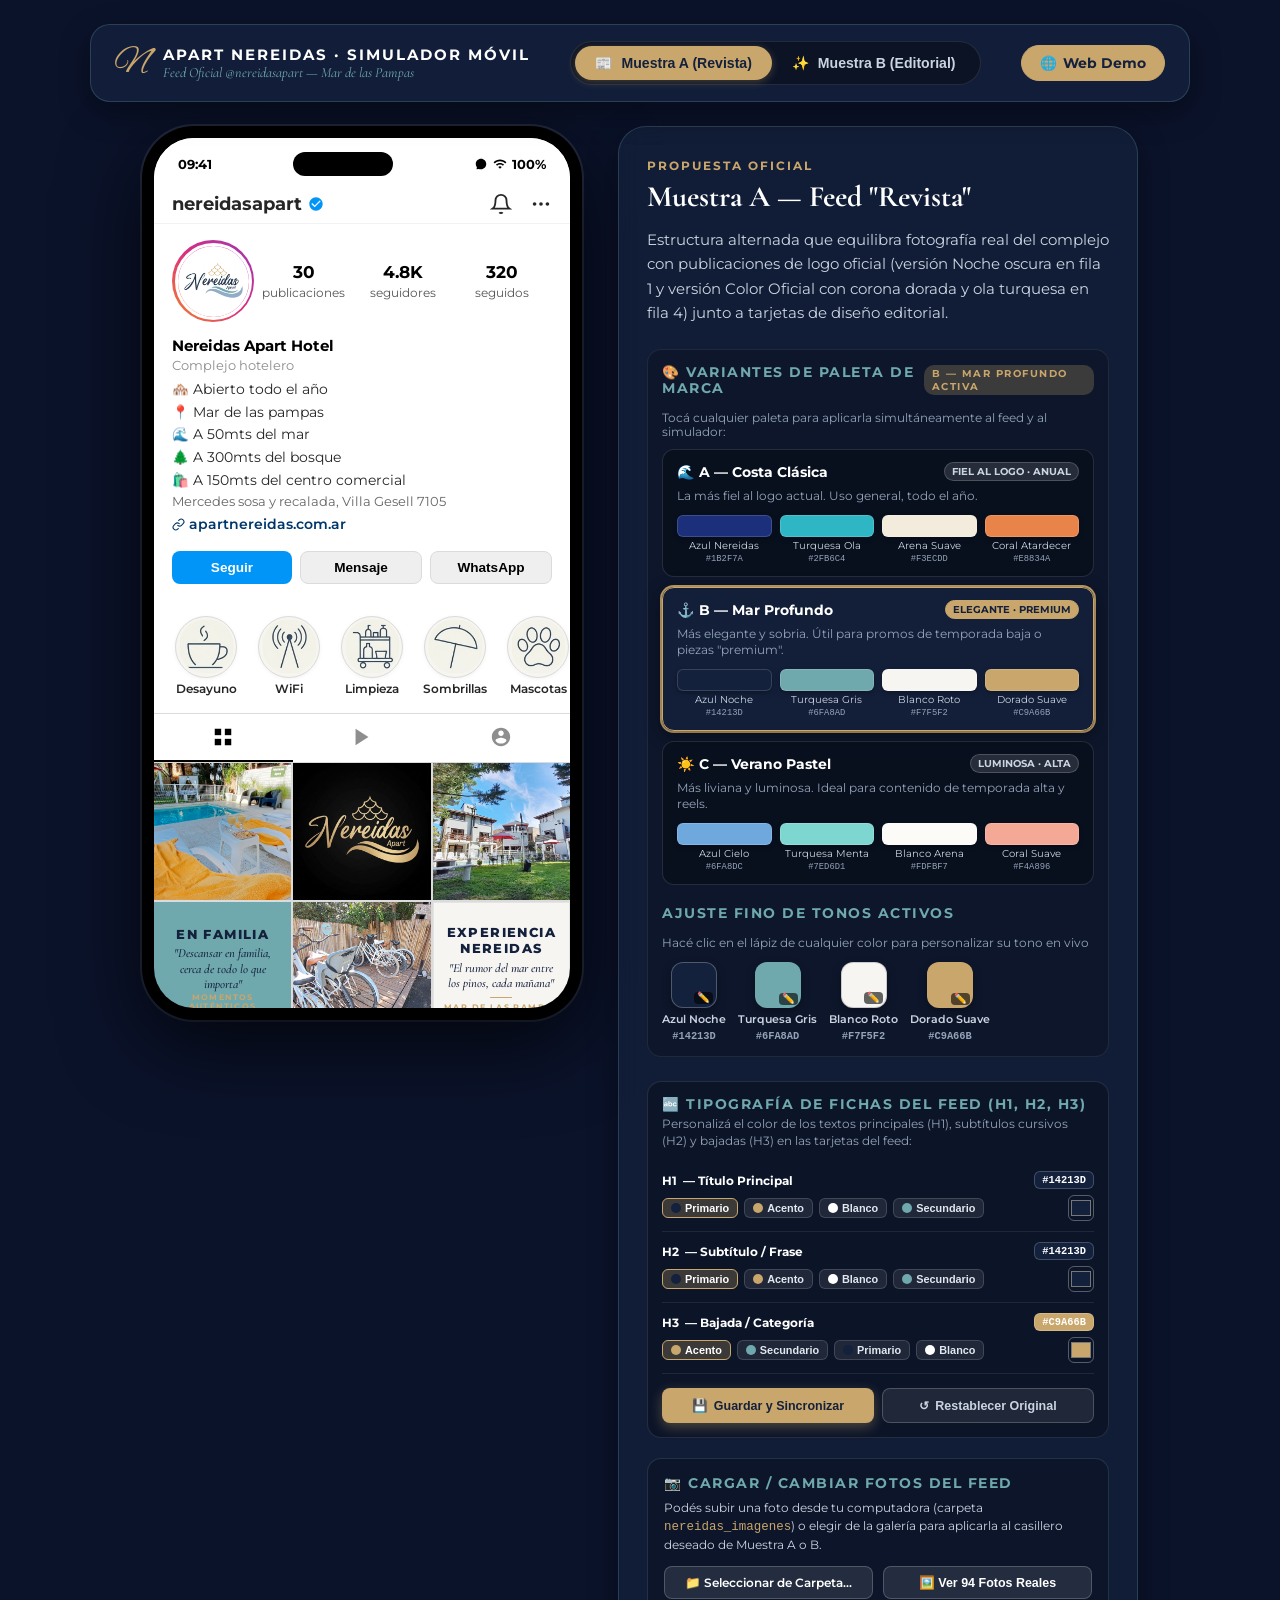
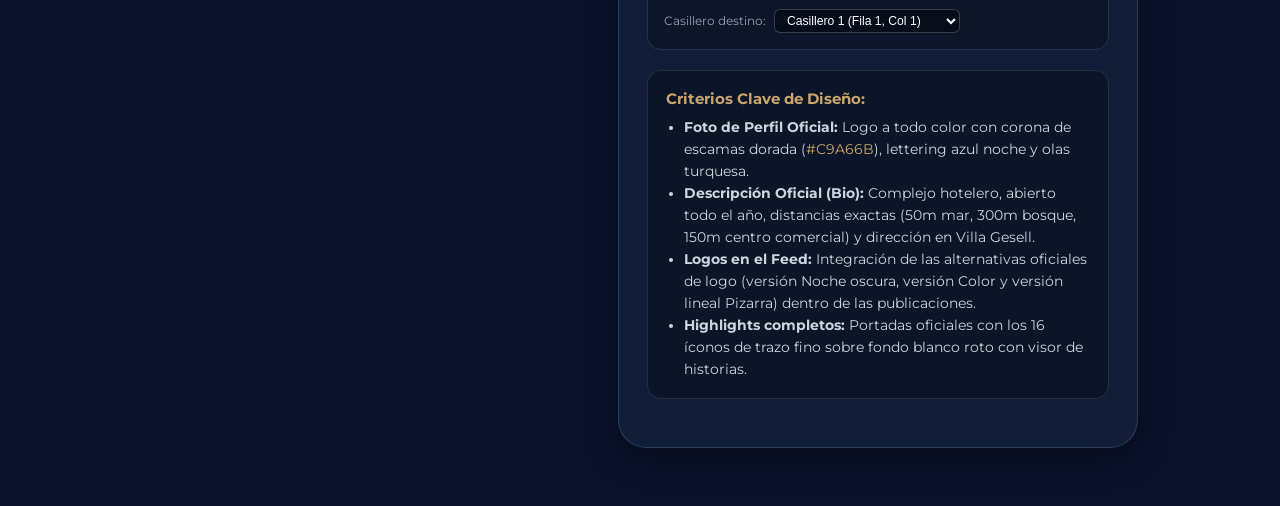
==== instagram/index.html @ 9fbf30cd "feat(simulator): planificacion 30 dias con fotos reales, correccion portadas destacados y sincroniza" ====
<!DOCTYPE html>
<html lang="es">
<head>
  <meta charset="UTF-8">
  <meta name="viewport" content="width=device-width, initial-scale=1.0">
  <title>Simulación Instagram Feed — Apart Nereidas | Muestra A & B</title>
  
  <meta name="description" content="Simulación interactiva para el perfil y feed de Instagram de Apart Nereidas en Mar de las Pampas. Muestras A y B con identidad de marca y fotos reales.">
  <link rel="icon" type="image/png" href="../logo.png">

  <!-- Tipografías Oficiales de la Identidad de Marca -->
  <link rel="preconnect" href="https://fonts.googleapis.com">
  <link rel="preconnect" href="https://fonts.gstatic.com" crossorigin>
  <link href="https://fonts.googleapis.com/css2?family=Alex+Brush&family=Cormorant+Garamond:ital,wght@0,500;0,600;1,400;1,500;1,600&family=Montserrat:wght@400;500;600;700;800&display=swap" rel="stylesheet">

  <style>
    :root {
      /* Paleta Opción B — Mar Profundo */
      --azul-noche: #14213D;
      --turquesa-grisaceo: #6FA8AD;
      --blanco-roto: #F7F5F2;
      --dorado-suave: #C9A66B;
      
      /* Colores de UI Instagram */
      --ig-bg: #FFFFFF;
      --ig-border: #DBDBDB;
      --ig-text: #262626;
      --ig-text-secondary: #8E8E8E;
      --ig-link: #00376B;
      --ig-btn-bg: #EFEFEF;
      --ig-btn-active: #0095F6;
      --ig-gradient: linear-gradient(45deg, #F58529, #D92E7F, #9B36B7);

      /* Tipografías */
      --font-script: 'Alex Brush', cursive;
      --font-serif: 'Cormorant Garamond', Georgia, serif;
      --font-sans: 'Montserrat', -apple-system, BlinkMacSystemFont, 'Segoe UI', Roboto, Helvetica, Arial, sans-serif;
    }

    * { box-sizing: border-box; margin: 0; padding: 0; }

    body {
      font-family: var(--font-sans);
      background: #0B132B;
      color: #E2E8F0;
      min-height: 100vh;
      display: flex;
      flex-direction: column;
      align-items: center;
      padding: 24px 16px 60px;
    }

    
    /* Ancho Máximo para que el Simulador y el Panel se ubiquen lado a lado */
    .main-workspace {
      max-width: 1240px !important;
      justify-content: center !important;
      align-items: flex-start !important;
      gap: 36px !important;
    }
    .side-info-panel {
      flex: 1 1 440px !important;
      max-width: 520px !important;
    }

    .photo-manager-box {
      background: rgba(0, 0, 0, 0.22);
      border: 1px solid rgba(111, 168, 173, 0.2);
      border-radius: 14px;
      padding: 16px;
      margin-bottom: 20px;
    }
    .btn-action-photo {
      display: inline-flex;
      align-items: center;
      justify-content: center;
      gap: 6px;
      padding: 8px 12px;
      border-radius: 8px;
      background: rgba(255, 255, 255, 0.1);
      border: 1px solid rgba(255, 255, 255, 0.2);
      color: #FFFFFF;
      font-size: 0.78rem;
      font-weight: 600;
      cursor: pointer;
      text-decoration: none;
      transition: all 0.2s ease;
      text-align: center;
    }
    .btn-action-photo:hover {
      background: var(--dorado-suave);
      color: var(--azul-noche);
      border-color: var(--dorado-suave);
      transform: translateY(-1px);
    }

    /* Modal Explorador de Galería Nereidas */
    .gallery-picker-modal {
      position: fixed;
      inset: 0;
      background: rgba(0, 0, 0, 0.85);
      backdrop-filter: blur(10px);
      z-index: 3000;
      display: none;
      align-items: center;
      justify-content: center;
      padding: 20px;
    }
    .gallery-picker-modal.active {
      display: flex;
    }
    .gallery-picker-box {
      background: #14213D;
      border: 1px solid rgba(111, 168, 173, 0.3);
      border-radius: 20px;
      width: 100%;
      max-width: 780px;
      max-height: 85vh;
      display: flex;
      flex-direction: column;
      overflow: hidden;
      box-shadow: 0 25px 60px rgba(0,0,0,0.6);
    }
    .gallery-picker-header {
      padding: 16px 20px;
      border-bottom: 1px solid rgba(255, 255, 255, 0.1);
      display: flex;
      align-items: center;
      justify-content: space-between;
    }
    .gallery-picker-header h3 {
      font-size: 1.1rem;
      color: var(--dorado-suave);
      margin: 0;
    }
    .gallery-picker-grid {
      padding: 20px;
      overflow-y: auto;
      display: grid;
      grid-template-columns: repeat(auto-fill, minmax(130px, 1fr));
      gap: 12px;
      max-height: calc(85vh - 120px);
    }
    .gallery-thumb-item {
      aspect-ratio: 1/1;
      border-radius: 8px;
      overflow: hidden;
      border: 2px solid transparent;
      cursor: pointer;
      position: relative;
      background: #000;
      transition: all 0.2s ease;
    }
    .gallery-thumb-item:hover {
      border-color: var(--dorado-suave);
      transform: scale(1.04);
      box-shadow: 0 4px 14px rgba(201, 166, 107, 0.4);
    }
    .gallery-thumb-item img {
      width: 100%;
      height: 100%;
      object-fit: cover;
    }
    .gallery-thumb-name {
      position: absolute;
      bottom: 0;
      left: 0;
      right: 0;
      background: rgba(0,0,0,0.7);
      color: #FFF;
      font-size: 0.62rem;
      padding: 2px 4px;
      white-space: nowrap;
      overflow: hidden;
      text-overflow: ellipsis;
    }

    /* Top Control Bar */
    .top-control-bar {
      width: 100%;
      max-width: 1100px;
      display: flex;
      align-items: center;
      justify-content: space-between;
      flex-wrap: wrap;
      gap: 16px;
      margin-bottom: 24px;
      background: rgba(20, 33, 61, 0.85);
      backdrop-filter: blur(12px);
      border: 1px solid rgba(111, 168, 173, 0.25);
      border-radius: 20px;
      padding: 16px 24px;
      box-shadow: 0 10px 30px rgba(0, 0, 0, 0.4);
    }

    .brand-group {
      display: flex;
      align-items: center;
      gap: 14px;
    }
    .brand-badge-logo {
      font-family: var(--font-script);
      font-size: 2.3rem;
      color: var(--dorado-suave);
      line-height: 1;
    }
    .brand-info {
      display: flex;
      flex-direction: column;
    }
    .brand-title-top {
      font-family: var(--font-sans);
      font-size: 0.95rem;
      font-weight: 700;
      letter-spacing: 2px;
      text-transform: uppercase;
      color: #FFFFFF;
    }
    .brand-sub-top {
      font-family: var(--font-serif);
      font-size: 0.88rem;
      font-style: italic;
      color: var(--turquesa-grisaceo);
    }

    .samples-switcher {
      display: flex;
      background: rgba(0, 0, 0, 0.35);
      padding: 4px;
      border-radius: 50px;
      border: 1px solid rgba(255, 255, 255, 0.1);
    }
    .sample-btn {
      background: transparent;
      border: none;
      color: #CBD5E1;
      padding: 9px 20px;
      border-radius: 50px;
      font-size: 0.88rem;
      font-weight: 600;
      cursor: pointer;
      transition: all 0.25s ease;
      display: flex;
      align-items: center;
      gap: 8px;
    }
    .sample-btn:hover {
      color: #FFFFFF;
    }
    .sample-btn.active {
      background: var(--dorado-suave);
      color: var(--azul-noche);
      font-weight: 700;
      box-shadow: 0 2px 8px rgba(201, 166, 107, 0.3);
    }

    .nav-links-group {
      display: flex;
      gap: 10px;
      align-items: center;
    }
    .nav-btn {
      padding: 9px 18px;
      border-radius: 50px;
      font-size: 0.85rem;
      font-weight: 600;
      text-decoration: none;
      color: #FFFFFF;
      background: rgba(255, 255, 255, 0.1);
      border: 1px solid rgba(255, 255, 255, 0.15);
      transition: all 0.2s ease;
      display: inline-flex;
      align-items: center;
      gap: 6px;
    }
    .nav-btn:hover {
      background: rgba(255, 255, 255, 0.2);
      transform: translateY(-1px);
    }
    .nav-btn.active {
      background: var(--turquesa-grisaceo);
      color: var(--azul-noche);
      border-color: var(--turquesa-grisaceo);
      font-weight: 700;
    }

    /* Main Display Layout */
    .main-workspace {
      width: 100%;
      max-width: 1100px;
      display: flex;
      gap: 32px;
      justify-content: center;
      align-items: flex-start;
      flex-wrap: wrap;
    }

    /* Marco del Celular (iPhone Mockup) */
    .phone-mockup {
      width: 100%;
      max-width: 440px;
      background: #000000;
      border-radius: 52px;
      padding: 12px;
      box-shadow: 0 25px 80px rgba(0, 0, 0, 0.7), 0 0 0 2px rgba(255, 255, 255, 0.1);
      position: relative;
      flex-shrink: 0;
      transition: all 0.3s ease;
    }
    .phone-mockup.expanded {
      max-width: 580px;
    }

    .phone-screen {
      width: 100%;
      background: var(--ig-bg);
      color: var(--ig-text);
      border-radius: 40px;
      overflow: hidden;
      display: flex;
      flex-direction: column;
      height: 870px;
      overflow-y: auto;
      scrollbar-width: none;
      position: relative;
    }
    .phone-screen::-webkit-scrollbar { display: none; }

    /* Barra Superior del Celular */
    .phone-status-bar {
      display: flex;
      justify-content: space-between;
      align-items: center;
      padding: 14px 24px 8px;
      font-size: 0.84rem;
      font-weight: 700;
      color: #000000;
      background: #FFFFFF;
      position: sticky;
      top: 0;
      z-index: 50;
      flex-shrink: 0;
    }
    .dynamic-island {
      width: 100px;
      height: 24px;
      background: #000000;
      border-radius: 20px;
      margin: 0 auto;
    }

    /* Header del Perfil de Instagram */
    .ig-header-bar {
      display: flex;
      justify-content: space-between;
      align-items: center;
      padding: 8px 18px;
      border-bottom: 1px solid rgba(0, 0, 0, 0.05);
      background: #FFFFFF;
      position: sticky;
      top: 44px;
      z-index: 40;
      flex-shrink: 0;
    }
    .ig-handle-container {
      display: flex;
      align-items: center;
      gap: 6px;
      font-size: 1.15rem;
      font-weight: 700;
      color: #262626;
    }
    .verified-badge {
      width: 16px;
      height: 16px;
      fill: #0095F6;
    }
    .ig-top-icons {
      display: flex;
      gap: 18px;
      color: #262626;
    }
    .ig-top-icons svg {
      width: 22px;
      height: 22px;
      cursor: pointer;
    }

    /* Perfil: Avatar + Stats */
    .ig-profile-info {
      padding: 16px 18px 10px;
      flex-shrink: 0;
    }
    .ig-stats-row {
      display: flex;
      align-items: center;
      justify-content: space-between;
      margin-bottom: 14px;
    }
    .ig-avatar-wrap {
      position: relative;
      cursor: pointer;
    }
    .ig-avatar-ring {
      width: 82px;
      height: 82px;
      border-radius: 50%;
      background: var(--ig-gradient);
      padding: 2.5px;
      display: flex;
      align-items: center;
      justify-content: center;
    }
    .ig-avatar-img {
      width: 100%;
      height: 100%;
      border-radius: 50%;
      background: #FFFFFF;
      border: 3px solid #FFFFFF;
      display: flex;
      align-items: center;
      justify-content: center;
      overflow: hidden;
    }
    .ig-avatar-img img {
      width: 100%;
      height: 100%;
      object-fit: cover;
      display: block;
    }

    .ig-stat-col {
      text-align: center;
      flex: 1;
    }
    .ig-stat-num {
      font-size: 1.05rem;
      font-weight: 700;
      color: #000000;
      display: block;
    }
    .ig-stat-lbl {
      font-size: 0.78rem;
      color: #555555;
    }

    /* Bio & Enlace */
    .ig-bio {
      font-size: 0.85rem;
      line-height: 1.45;
      margin-bottom: 14px;
    }
    .ig-bio .brand-title {
      font-weight: 700;
      color: #000000;
      font-size: 0.92rem;
    }
    .ig-bio .category-label {
      color: var(--ig-text-secondary);
      font-size: 0.8rem;
      margin-bottom: 4px;
    }
    .ig-bio p {
      color: #262626;
      margin-bottom: 3px;
    }
    .ig-bio a {
      color: var(--ig-link);
      font-weight: 600;
      text-decoration: none;
      display: inline-flex;
      align-items: center;
      gap: 4px;
    }

    /* Botones de Acción de Perfil */
    .ig-action-buttons {
      display: flex;
      gap: 8px;
      margin-bottom: 12px;
    }
    .ig-btn {
      flex: 1;
      padding: 8px 12px;
      border-radius: 8px;
      font-size: 0.85rem;
      font-weight: 600;
      border: 1px solid var(--ig-border);
      background: var(--ig-btn-bg);
      color: #000000;
      cursor: pointer;
      text-align: center;
      text-decoration: none;
      transition: background 0.15s ease;
    }
    .ig-btn:hover { background: #E5E5E5; }
    .ig-btn.primary {
      background: #0095F6;
      color: #FFFFFF;
      border: none;
    }
    .ig-btn.primary:hover { background: #1877F2; }

    /* Stories Highlights Reel (Scroll Horizontal Robusto) */
    .ig-highlights-reel {
      display: flex;
      gap: 15px;
      overflow-x: auto;
      overflow-y: hidden;
      padding: 10px 18px 14px;
      border-bottom: 1px solid var(--ig-border);
      scrollbar-width: none;
      -webkit-overflow-scrolling: touch;
      flex-shrink: 0; /* CRUCIAL: Previene compresión vertical */
      background: #FFFFFF;
      min-height: 108px;
      align-items: flex-start;
    }
    .ig-highlights-reel::-webkit-scrollbar { display: none; }
    
    .hl-item {
      display: flex;
      flex-direction: column;
      align-items: center;
      flex-shrink: 0;
      width: 68px;
      cursor: pointer;
      text-align: center;
    }
    .hl-circle {
      width: 62px;
      height: 62px;
      border-radius: 50%;
      border: 1.5px solid var(--ig-border);
      background: #F7F5F0;
      padding: 2.5px;
      display: flex;
      align-items: center;
      justify-content: center;
      margin-bottom: 5px;
      transition: transform 0.2s cubic-bezier(0.16, 1, 0.3, 1), border-color 0.2s;
      overflow: hidden;
      box-shadow: 0 1px 4px rgba(0, 0, 0, 0.05);
    }
    .hl-item:hover .hl-circle {
      transform: scale(1.08);
      border-color: var(--turquesa-grisaceo);
    }
    .hl-circle img {
      width: 100%;
      height: 100%;
      object-fit: cover;
      border-radius: 50%;
      display: block;
    }
    .hl-label {
      font-size: 0.72rem;
      font-weight: 600;
      color: #262626;
      text-align: center;
      white-space: nowrap;
      overflow: hidden;
      text-overflow: ellipsis;
      max-width: 68px;
      display: block;
      line-height: 1.2;
    }

    /* Tabs de Grilla / Reels / Etiquetados */
    .ig-tabs {
      display: flex;
      border-bottom: 1px solid var(--ig-border);
      background: #FFFFFF;
      flex-shrink: 0;
      position: sticky;
      top: 86px;
      z-index: 30;
    }
    .ig-tab-btn {
      flex: 1;
      padding: 12px;
      border: none;
      background: none;
      display: flex;
      align-items: center;
      justify-content: center;
      color: var(--ig-text-secondary);
      border-bottom: 2px solid transparent;
      cursor: pointer;
    }
    .ig-tab-btn.active {
      color: #000000;
      border-bottom-color: #000000;
    }
    .ig-tab-btn svg {
      width: 22px;
      height: 22px;
      fill: currentColor;
    }

    /* Grilla de Publicaciones 3x5 */
    .ig-grid-posts {
      display: grid;
      grid-template-columns: repeat(3, 1fr);
      gap: 2px;
      background: var(--ig-border);
      padding-bottom: 30px;
      flex-shrink: 0;
    }
    .ig-post {
      position: relative;
      width: 100%;
      aspect-ratio: 1 / 1;
      background: #EFEFEF;
      overflow: hidden;
      cursor: pointer;
    }
    .ig-post img {
      width: 100%;
      height: 100%;
      object-fit: cover;
      display: block;
      transition: transform 0.3s ease;
    }
    .ig-post:hover img {
      transform: scale(1.04);
    }
    .ig-post-hover-overlay {
      position: absolute;
      inset: 0;
      background: rgba(0, 0, 0, 0.35);
      display: flex;
      align-items: center;
      justify-content: center;
      gap: 12px;
      color: #FFFFFF;
      font-size: 0.85rem;
      font-weight: 700;
      opacity: 0;
      transition: opacity 0.2s ease;
    }
    .ig-post:hover .ig-post-hover-overlay {
      opacity: 1;
    }

    /* Estilos Interactivos para Paleta de Colores Oficial */
    .palette-box {
      margin-bottom: 24px;
      background: rgba(0, 0, 0, 0.2);
      border: 1px solid rgba(255, 255, 255, 0.08);
      border-radius: 14px;
      padding: 14px;
    }
    .palette-header {
      display: flex;
      flex-direction: column;
      gap: 3px;
      margin-bottom: 12px;
    }
    .palette-box h4 {
      font-size: 0.86rem;
      text-transform: uppercase;
      letter-spacing: 1.5px;
      color: var(--turquesa-grisaceo);
      margin: 0;
    }
    .palette-subtitle {
      font-size: 0.74rem;
      color: #94A3B8;
    }
    .swatches-row {
      display: grid;
      grid-template-columns: repeat(4, 1fr);
      gap: 10px;
    }
    .swatch {
      display: flex;
      flex-direction: column;
      align-items: center;
      gap: 5px;
      cursor: pointer;
      position: relative;
      transition: transform 0.2s ease;
    }
    .swatch:hover {
      transform: translateY(-2px);
    }
    .swatch-color {
      width: 100%;
      aspect-ratio: 1 / 1;
      max-width: 52px;
      border-radius: 12px;
      box-shadow: 0 4px 10px rgba(0, 0, 0, 0.35);
      position: relative;
      overflow: hidden;
      cursor: pointer;
      transition: box-shadow 0.2s ease;
    }
    .swatch:hover .swatch-color {
      box-shadow: 0 6px 14px rgba(0, 0, 0, 0.5), 0 0 0 2px var(--dorado-suave);
    }
    .palette-color-input {
      position: absolute;
      top: -10px;
      left: -10px;
      width: 200%;
      height: 200%;
      opacity: 0;
      cursor: pointer;
      border: none;
      padding: 0;
      margin: 0;
    }
    .swatch-edit-icon {
      position: absolute;
      bottom: 3px;
      right: 3px;
      font-size: 0.65rem;
      background: rgba(0, 0, 0, 0.6);
      border-radius: 4px;
      padding: 1px 3px;
      pointer-events: none;
      line-height: 1;
    }
    .swatch-name {
      font-size: 0.68rem;
      font-weight: 600;
      color: #CBD5E1;
      text-align: center;
      white-space: nowrap;
    }
    .swatch-hex {
      font-size: 0.62rem;
      color: #94A3B8;
      font-family: monospace;
      text-transform: uppercase;
      font-weight: 600;
    }
    .palette-actions {
      margin-top: 12px;
      display: flex;
      justify-content: flex-end;
    }
    .btn-palette-reset {
      background: rgba(255, 255, 255, 0.08);
      border: 1px solid rgba(255, 255, 255, 0.16);
      color: #CBD5E1;
      padding: 6px 12px;
      border-radius: 8px;
      font-size: 0.74rem;
      font-weight: 600;
      cursor: pointer;
      transition: all 0.2s ease;
      display: inline-flex;
      align-items: center;
      gap: 5px;
    }
    .btn-palette-reset:hover {
      background: rgba(201, 166, 107, 0.2);
      border-color: var(--dorado-suave);
      color: #FFFFFF;
    }

    /* Barra Superior Drag & Drop en el Feed de Instagram */
    .feed-dnd-bar {
      display: flex;
      align-items: center;
      justify-content: space-between;
      gap: 8px;
      padding: 6px 12px;
      background: #F1F5F9;
      border-bottom: 1px solid var(--ig-border);
      font-size: 0.72rem;
      color: #475569;
      user-select: none;
    }
    .feed-dnd-info {
      display: flex;
      align-items: center;
      gap: 6px;
      font-weight: 500;
      line-height: 1.2;
    }
    .dnd-icon {
      font-size: 0.9rem;
      color: var(--azul-noche);
      font-weight: bold;
      display: inline-block;
      animation: pulseMove 2s infinite ease-in-out;
    }
    @keyframes pulseMove {
      0%, 100% { transform: scale(1); }
      50% { transform: scale(1.15); }
    }
    .dnd-reset-btn {
      background: #FFFFFF;
      border: 1px solid #CBD5E1;
      border-radius: 6px;
      padding: 3px 8px;
      font-size: 0.68rem;
      font-weight: 600;
      color: #1E293B;
      cursor: pointer;
      white-space: nowrap;
      transition: all 0.2s ease;
    }
    .dnd-reset-btn:hover {
      background: var(--dorado-suave);
      color: var(--azul-noche);
      border-color: var(--dorado-suave);
    }

    /* Estilos de Drag & Drop para los Posts */
    .ig-post {
      position: relative;
      width: 100%;
      aspect-ratio: 1 / 1;
      background: #EFEFEF;
      overflow: hidden;
      cursor: grab;
      user-select: none;
      -webkit-user-select: none;
      touch-action: pan-y;
      transition: transform 0.2s ease, box-shadow 0.2s ease, opacity 0.2s ease;
    }
    .ig-post:active {
      cursor: grabbing;
    }
    .ig-post img {
      width: 100%;
      height: 100%;
      object-fit: cover;
      display: block;
      pointer-events: none;
      -webkit-user-drag: none;
      user-drag: none;
      transition: transform 0.3s ease;
    }
    .ig-post .card-post {
      pointer-events: none;
      user-select: none;
    }
    .ig-post .ig-post-hover-overlay {
      pointer-events: none;
    }
    .ig-post.is-dragging {
      opacity: 0.45;
      transform: scale(0.92);
      outline: 2px dashed var(--dorado-suave);
      outline-offset: -2px;
      z-index: 2;
    }
    .ig-post.drag-hover {
      transform: scale(1.06);
      box-shadow: 0 0 0 3px var(--turquesa-grisaceo), 0 8px 24px rgba(0, 0, 0, 0.4);
      z-index: 10;
      border-radius: 4px;
    }
    .ig-post.just-swapped {
      animation: swapPulse 0.65s cubic-bezier(0.2, 0.8, 0.2, 1);
    }
    @keyframes swapPulse {
      0% { transform: scale(0.88); filter: brightness(1.3); }
      50% { transform: scale(1.05); filter: brightness(1.1); }
      100% { transform: scale(1); filter: brightness(1); }
    }
    .drag-grip-badge {
      position: absolute;
      top: 5px;
      right: 5px;
      width: 22px;
      height: 22px;
      background: rgba(20, 33, 61, 0.8);
      backdrop-filter: blur(4px);
      color: #FFFFFF;
      border-radius: 5px;
      display: flex;
      align-items: center;
      justify-content: center;
      opacity: 0;
      transition: opacity 0.2s ease;
      pointer-events: none;
      z-index: 3;
      border: 1px solid rgba(255, 255, 255, 0.25);
    }
    .ig-post:hover .drag-grip-badge {
      opacity: 0.9;
    }

    /* Tarjetas Gráficas de Identidad de Marca dentro del Feed */
    .card-post {
      width: 100%;
      height: 100%;
      display: flex;
      flex-direction: column;
      align-items: center;
      justify-content: center;
      padding: 10px 8px;
      text-align: center;
      position: relative;
      overflow: hidden;
      box-sizing: border-box;
    }
    .card-azul {
      background-color: var(--azul-noche);
      color: #FFFFFF;
    }
    .card-turquesa {
      background-color: var(--turquesa-grisaceo);
      color: var(--azul-noche);
    }
    .card-blanco {
      background-color: var(--blanco-roto);
      color: var(--azul-noche);
      border: 1px solid rgba(20, 33, 61, 0.08);
    }
    .card-dorado {
      background-color: var(--dorado-suave);
      color: var(--azul-noche);
    }

    /* Tipografías dentro de las tarjetas */
    .card-post .text-script {
      font-family: var(--font-script);
      line-height: 1.1;
    }
    .card-post .text-script-gold { color: var(--dorado-suave); }
    .card-post .text-script-white { color: #FFFFFF; }
    .card-post .text-script-blue { color: var(--azul-noche); }

    .card-post .text-serif-italic {
      font-family: var(--font-serif);
      font-style: italic;
      font-size: 0.74rem;
      line-height: 1.25;
      font-weight: 500;
      margin: 0;
      max-width: 96%;
    }
    .card-post .text-serif-sub {
      font-family: var(--font-serif);
      font-size: 0.48rem;
      letter-spacing: 1.8px;
      text-transform: uppercase;
      font-weight: 700;
      margin-bottom: 5px;
      display: block;
      line-height: 1.15;
    }
    .card-post .card-divider {
      display: block;
      width: 22px;
      height: 1.5px;
      margin: 5px auto;
      border-radius: 1px;
      flex-shrink: 0;
    }
    .card-post .text-bold-title {
      font-family: var(--font-sans);
      font-weight: 800;
      font-size: 0.80rem;
      letter-spacing: 1.4px;
      text-transform: uppercase;
      line-height: 1.2;
      margin-bottom: 4px;
    }
    .card-post .text-small-sub {
      font-family: var(--font-sans);
      font-size: 0.48rem;
      font-weight: 700;
      letter-spacing: 1.2px;
      text-transform: uppercase;
      line-height: 1.15;
      display: block;
    }

    .phone-mockup.expanded .card-post {
      padding: 16px 14px;
    }
    .phone-mockup.expanded .card-post .text-serif-italic {
      font-size: 0.95rem;
      line-height: 1.35;
    }
    .phone-mockup.expanded .card-post .text-serif-sub {
      font-size: 0.62rem;
      letter-spacing: 2.2px;
      margin-bottom: 7px;
    }
    .phone-mockup.expanded .card-post .card-divider {
      width: 28px;
      height: 2px;
      margin: 7px auto;
    }
    .phone-mockup.expanded .card-post .text-small-sub {
      font-size: 0.60rem;
      letter-spacing: 1.5px;
    }
    .phone-mockup.expanded .card-post .text-bold-title {
      font-size: 1.02rem;
      letter-spacing: 1.8px;
      margin-bottom: 5px;
    }

    /* Grilla de 4 Íconos 2x2 en Tarjeta */
    .icons-2x2 {
      display: grid;
      grid-template-columns: 1fr 1fr;
      gap: 8px 10px;
      width: 100%;
      max-width: 130px;
    }
    .icon-2x2-item {
      display: flex;
      flex-direction: column;
      align-items: center;
      gap: 3px;
    }
    .icon-2x2-item svg {
      width: 22px;
      height: 22px;
      stroke: var(--azul-noche);
      stroke-width: 1.8;
      fill: none;
    }
    .icon-2x2-item span {
      font-size: 0.58rem;
      font-weight: 700;
      text-transform: uppercase;
      letter-spacing: 0.5px;
      color: var(--azul-noche);
    }

    /* Logo Centrado en Tarjeta */
    .logo-centered-box {
      display: flex;
      flex-direction: column;
      align-items: center;
      justify-content: center;
      padding: 6px;
    }
    .logo-centered-box .motivo-olas {
      width: 36px;
      height: 16px;
      margin-bottom: 6px;
      stroke: currentColor;
      stroke-width: 1.8;
      fill: none;
    }
    .nereidas-logo-name {
      font-family: var(--font-script);
      font-size: 2.2rem;
      line-height: 0.95;
    }
    .nereidas-logo-apart {
      font-family: var(--font-serif);
      font-size: 0.58rem;
      letter-spacing: 3.5px;
      text-transform: uppercase;
      margin-top: 3px;
      font-weight: 600;
    }

    /* Panel Lateral de Información y Paleta */
    .side-info-panel {
      flex: 1;
      min-width: 320px;
      max-width: 500px;
      background: rgba(20, 33, 61, 0.7);
      backdrop-filter: blur(12px);
      border: 1px solid rgba(111, 168, 173, 0.25);
      border-radius: 28px;
      padding: 28px;
      box-shadow: 0 10px 30px rgba(0, 0, 0, 0.4);
    }
    .side-tag {
      display: inline-block;
      font-size: 0.75rem;
      font-weight: 700;
      text-transform: uppercase;
      letter-spacing: 2px;
      color: var(--dorado-suave);
      margin-bottom: 6px;
    }
    .side-title {
      font-family: var(--font-serif);
      font-size: 1.85rem;
      color: #FFFFFF;
      margin-bottom: 12px;
      line-height: 1.25;
    }
    .side-desc {
      font-size: 0.95rem;
      line-height: 1.6;
      color: #CBD5E1;
      margin-bottom: 24px;
    }

    .palette-box {
      margin-bottom: 24px;
    }
    .palette-box h4 {
      font-size: 0.85rem;
      text-transform: uppercase;
      letter-spacing: 1.5px;
      color: var(--turquesa-grisaceo);
      margin-bottom: 12px;
    }
    .swatches-row {
      display: flex;
      gap: 12px;
      flex-wrap: wrap;
    }
    .swatch {
      display: flex;
      flex-direction: column;
      align-items: center;
      gap: 4px;
    }
    .swatch-color {
      width: 46px;
      height: 46px;
      border-radius: 12px;
      box-shadow: 0 4px 10px rgba(0, 0, 0, 0.3);
    }
    .swatch-name {
      font-size: 0.7rem;
      font-weight: 600;
      color: #CBD5E1;
    }
    .swatch-hex {
      font-size: 0.65rem;
      color: #94A3B8;
      font-family: monospace;
    }

    /* Vista de Mockups Generados por IA */
    .ai-mockups-view {
      display: none;
      width: 100%;
      max-width: 1000px;
      gap: 28px;
    }
    .ai-mockups-view.active {
      display: grid;
      grid-template-columns: 1fr 1fr;
    }
    @media (max-width: 800px) {
      .ai-mockups-view.active {
        grid-template-columns: 1fr;
      }
    }
    .mockup-card {
      background: rgba(20, 33, 61, 0.85);
      border: 1px solid rgba(111, 168, 173, 0.25);
      border-radius: 20px;
      padding: 16px;
      box-shadow: 0 10px 30px rgba(0, 0, 0, 0.4);
      display: flex;
      flex-direction: column;
    }
    .mockup-card h3 {
      font-size: 1.1rem;
      color: var(--dorado-suave);
      margin-bottom: 6px;
      font-family: var(--font-serif);
    }
    .mockup-card p {
      font-size: 0.84rem;
      color: #CBD5E1;
      margin-bottom: 12px;
    }
    .mockup-img-wrap {
      width: 100%;
      border-radius: 12px;
      overflow: hidden;
      background: #000;
    }
    .mockup-img-wrap img {
      width: 100%;
      height: auto;
      display: block;
      object-fit: cover;
    }

    /* Modal Interactivo de Post */
    .post-modal {
      position: fixed;
      inset: 0;
      background: rgba(0, 0, 0, 0.8);
      backdrop-filter: blur(8px);
      z-index: 1000;
      display: none;
      align-items: center;
      justify-content: center;
      padding: 20px;
    }
    .post-modal.active { display: flex; }
    .post-modal-box {
      background: #FFFFFF;
      width: 100%;
      max-width: 840px;
      height: 520px;
      border-radius: 16px;
      overflow: hidden;
      display: flex;
      box-shadow: 0 25px 60px rgba(0, 0, 0, 0.6);
      position: relative;
    }
    @media (max-width: 768px) {
      .post-modal-box {
        flex-direction: column;
        height: auto;
        max-height: 90vh;
        overflow-y: auto;
      }
    }
    .post-modal-media {
      flex: 1.2;
      background: #000000;
      display: flex;
      align-items: center;
      justify-content: center;
      overflow: hidden;
      min-height: 320px;
    }
    .post-modal-media img {
      width: 100%;
      height: 100%;
      object-fit: cover;
    }
    .post-modal-media .card-post {
      height: 100%;
      padding: 40px 30px;
      justify-content: center;
    }
    .post-modal-media .card-post .text-serif-italic {
      font-size: 1.45rem !important;
      line-height: 1.4 !important;
      max-width: 360px !important;
    }
    .post-modal-media .card-post .text-serif-sub {
      font-size: 0.85rem !important;
      letter-spacing: 3px !important;
      margin-bottom: 12px !important;
    }
    .post-modal-media .card-post .card-divider {
      width: 44px !important;
      height: 2px !important;
      margin: 14px auto !important;
    }
    .post-modal-media .card-post .text-small-sub {
      font-size: 0.80rem !important;
      letter-spacing: 2px !important;
    }
    .post-modal-media .card-post .text-bold-title {
      font-size: 1.45rem !important;
      letter-spacing: 2.5px !important;
      margin-bottom: 8px !important;
    }
    .post-modal-info {
      flex: 1;
      padding: 24px;
      display: flex;
      flex-direction: column;
      color: #262626;
      background: #FFFFFF;
    }
    .post-modal-header {
      display: flex;
      align-items: center;
      gap: 12px;
      padding-bottom: 14px;
      border-bottom: 1px solid var(--ig-border);
      margin-bottom: 16px;
    }
    .post-modal-avatar {
      width: 40px;
      height: 40px;
      border-radius: 50%;
      background: #FFFFFF;
      border: 1px solid var(--ig-border);
      overflow: hidden;
      display: flex;
      align-items: center;
      justify-content: center;
    }
    .post-modal-avatar img {
      width: 100%;
      height: 100%;
      object-fit: cover;
      display: block;
    }
    .post-modal-caption {
      flex: 1;
      font-size: 0.9rem;
      line-height: 1.6;
      color: #333333;
      overflow-y: auto;
    }
    .post-modal-actions {
      padding-top: 14px;
      border-top: 1px solid var(--ig-border);
      display: flex;
      flex-direction: column;
      gap: 10px;
    }
    .action-icons-row {
      display: flex;
      gap: 16px;
      align-items: center;
    }
    .action-icon {
      background: none;
      border: none;
      cursor: pointer;
      color: #262626;
      display: flex;
      align-items: center;
      gap: 6px;
      font-weight: 600;
      font-size: 0.9rem;
    }
    .action-icon.liked svg {
      fill: #ED4956;
      stroke: #ED4956;
    }
    .post-close-btn {
      position: absolute;
      top: 14px;
      right: 18px;
      background: rgba(0, 0, 0, 0.6);
      color: #FFFFFF;
      border: none;
      width: 36px;
      height: 36px;
      border-radius: 50%;
      font-size: 1.3rem;
      cursor: pointer;
      display: flex;
      align-items: center;
      justify-content: center;
      z-index: 10;
    }

    /* Modal de Story Viewer para Highlights */
    .story-viewer-modal {
      position: fixed;
      inset: 0;
      background: rgba(0, 0, 0, 0.92);
      backdrop-filter: blur(14px);
      z-index: 2000;
      display: none;
      align-items: center;
      justify-content: center;
      padding: 16px;
    }
    .story-viewer-modal.active { display: flex; }
    .story-viewer-box {
      width: 100%;
      max-width: 420px;
      height: 740px;
      background: #14213D;
      border-radius: 28px;
      position: relative;
      overflow: hidden;
      display: flex;
      flex-direction: column;
      box-shadow: 0 25px 80px rgba(0, 0, 0, 0.8);
      border: 1px solid rgba(111, 168, 173, 0.3);
    }
    .story-progress-bar {
      position: absolute;
      top: 14px;
      left: 16px;
      right: 16px;
      height: 3.5px;
      background: rgba(255, 255, 255, 0.25);
      border-radius: 4px;
      overflow: hidden;
      z-index: 20;
    }
    .story-progress-fill {
      width: 100%;
      height: 100%;
      background: #FFFFFF;
      animation: storyProgress 5s linear forwards;
    }
    @keyframes storyProgress {
      0% { width: 0%; }
      100% { width: 100%; }
    }
    .story-viewer-header {
      position: absolute;
      top: 26px;
      left: 16px;
      right: 16px;
      display: flex;
      align-items: center;
      justify-content: space-between;
      color: #FFFFFF;
      z-index: 20;
    }
    .story-header-left {
      display: flex;
      align-items: center;
      gap: 10px;
    }
    .story-header-cover {
      width: 36px;
      height: 36px;
      border-radius: 50%;
      border: 1.5px solid var(--dorado-suave);
      overflow: hidden;
      background: #FFFFFF;
    }
    .story-header-cover img {
      width: 100%;
      height: 100%;
      object-fit: cover;
    }
    .story-header-title {
      font-size: 0.92rem;
      font-weight: 700;
    }
    .story-close-btn {
      background: rgba(0, 0, 0, 0.4);
      border: none;
      color: #FFFFFF;
      width: 32px;
      height: 32px;
      border-radius: 50%;
      font-size: 1.4rem;
      cursor: pointer;
      display: flex;
      align-items: center;
      justify-content: center;
    }
    .story-viewer-media {
      flex: 1;
      width: 100%;
      height: 100%;
      position: relative;
    }
    .story-viewer-media img {
      width: 100%;
      height: 100%;
      object-fit: cover;
      display: block;
    }
    .story-viewer-overlay {
      position: absolute;
      bottom: 0;
      left: 0;
      right: 0;
      background: linear-gradient(to top, rgba(20, 33, 61, 0.95) 0%, rgba(20, 33, 61, 0.7) 60%, transparent 100%);
      padding: 30px 20px 24px;
      display: flex;
      flex-direction: column;
      gap: 12px;
    }
    .story-overlay-tag {
      font-size: 0.75rem;
      font-weight: 700;
      text-transform: uppercase;
      letter-spacing: 2px;
      color: var(--turquesa-grisaceo);
    }
    .story-overlay-title {
      font-family: var(--font-serif);
      font-size: 1.6rem;
      color: #FFFFFF;
      line-height: 1.2;
    }
    .story-overlay-desc {
      font-size: 0.88rem;
      line-height: 1.5;
      color: #E2E8F0;
    }
    .story-overlay-btn {
      background: var(--dorado-suave);
      color: var(--azul-noche);
      font-weight: 700;
      padding: 12px 20px;
      border-radius: 50px;
      text-decoration: none;
      text-align: center;
      font-size: 0.9rem;
      display: inline-flex;
      align-items: center;
      justify-content: center;
      gap: 8px;
      box-shadow: 0 4px 15px rgba(201, 166, 107, 0.4);
    }
  
    /* --- Sistema Dinámico de Paletas y Tipografía de Fichas (H1, H2, H3) --- */
    :root {
      /* Paleta Activa (Por defecto: Paleta B — Mar Profundo) */
      --color-primario: #14213D;
      --color-secundario: #6FA8AD;
      --color-claro: #F7F5F2;
      --color-acento: #C9A66B;

      /* Mapeo con nombres institucionales */
      --azul-noche: var(--color-primario);
      --turquesa-grisaceo: var(--color-secundario);
      --blanco-roto: var(--color-claro);
      --dorado-suave: var(--color-acento);

      /* Tipografía de Fichas del Feed */
      --card-h1-color: var(--color-primario);
      --card-h2-color: var(--color-primario);
      --card-h3-color: var(--color-acento);
      --card-divider-color: var(--color-acento);
    }

    /* Selector de Paletas Preestablecidas (3 Opciones de Marca) */
    .palette-presets-container {
      display: flex;
      flex-direction: column;
      gap: 10px;
      margin-bottom: 20px;
    }
    .palette-preset-card {
      background: rgba(0, 0, 0, 0.28);
      border: 1.5px solid rgba(255, 255, 255, 0.12);
      border-radius: 12px;
      padding: 12px 14px;
      cursor: pointer;
      transition: all 0.25s ease;
      display: flex;
      flex-direction: column;
      gap: 8px;
    }
    .palette-preset-card:hover {
      border-color: rgba(201, 166, 107, 0.6);
      background: rgba(0, 0, 0, 0.45);
      transform: translateY(-1px);
    }
    .palette-preset-card.active {
      border-color: var(--dorado-suave);
      background: rgba(20, 33, 61, 0.85);
      box-shadow: 0 4px 18px rgba(0, 0, 0, 0.45), 0 0 0 2px var(--dorado-suave);
    }
    .preset-card-header {
      display: flex;
      justify-content: space-between;
      align-items: center;
      gap: 8px;
    }
    .preset-card-title {
      font-size: 0.88rem;
      font-weight: 700;
      color: #FFFFFF;
      display: flex;
      align-items: center;
      gap: 6px;
    }
    .preset-card-badge {
      font-size: 0.65rem;
      font-weight: 700;
      text-transform: uppercase;
      padding: 2px 7px;
      border-radius: 10px;
      background: rgba(255, 255, 255, 0.12);
      color: #CBD5E1;
      border: 1px solid rgba(255, 255, 255, 0.18);
    }
    .palette-preset-card.active .preset-card-badge {
      background: var(--dorado-suave);
      color: #14213D;
      border-color: var(--dorado-suave);
    }
    .preset-card-desc {
      font-size: 0.74rem;
      color: #94A3B8;
      line-height: 1.35;
      margin: 0;
    }
    .preset-swatches-row {
      display: grid;
      grid-template-columns: repeat(4, 1fr);
      gap: 8px;
      margin-top: 2px;
    }
    .preset-swatch-item {
      display: flex;
      flex-direction: column;
      align-items: center;
      gap: 3px;
    }
    .preset-swatch-color {
      width: 100%;
      height: 22px;
      border-radius: 6px;
      box-shadow: 0 2px 5px rgba(0,0,0,0.3);
      border: 1px solid rgba(255, 255, 255, 0.15);
    }
    .preset-swatch-name {
      font-size: 0.60rem;
      color: #CBD5E1;
      white-space: nowrap;
      overflow: hidden;
      text-overflow: ellipsis;
      max-width: 100%;
    }
    .preset-swatch-hex {
      font-size: 0.55rem;
      color: #94A3B8;
      font-family: monospace;
    }

    /* Caja de Controles Tipográficos de Fichas (H1, H2, H3) */
    .typography-controls-box {
      background: rgba(0, 0, 0, 0.24);
      border: 1px solid rgba(255, 255, 255, 0.1);
      border-radius: 14px;
      padding: 14px;
      margin-bottom: 20px;
    }
    .typography-controls-box h4 {
      font-size: 0.86rem;
      text-transform: uppercase;
      letter-spacing: 1.5px;
      color: var(--turquesa-grisaceo);
      margin: 0 0 4px 0;
    }
    .typography-row {
      display: flex;
      flex-direction: column;
      gap: 6px;
      padding: 10px 0;
      border-bottom: 1px solid rgba(255, 255, 255, 0.08);
    }
    .typography-row:last-child {
      border-bottom: none;
      padding-bottom: 0;
    }
    .typography-row-header {
      display: flex;
      align-items: center;
      justify-content: space-between;
      gap: 8px;
    }
    .typography-label {
      font-size: 0.78rem;
      font-weight: 700;
      color: #FFFFFF;
      display: flex;
      align-items: center;
      gap: 6px;
    }
    .typography-preview-tag {
      font-size: 0.65rem;
      padding: 2px 7px;
      border-radius: 6px;
      font-family: monospace;
      font-weight: 700;
      border: 1px solid rgba(255, 255, 255, 0.2);
    }
    .typography-pills-row {
      display: flex;
      gap: 6px;
      flex-wrap: wrap;
      align-items: center;
    }
    .type-color-btn {
      padding: 3px 8px;
      border-radius: 6px;
      font-size: 0.68rem;
      font-weight: 600;
      cursor: pointer;
      border: 1px solid rgba(255, 255, 255, 0.15);
      background: rgba(255, 255, 255, 0.08);
      color: #E2E8F0;
      transition: all 0.2s ease;
      display: inline-flex;
      align-items: center;
      gap: 4px;
    }
    .type-color-btn:hover {
      background: rgba(255, 255, 255, 0.2);
      transform: translateY(-1px);
    }
    .type-color-btn.active {
      border-color: var(--dorado-suave);
      background: rgba(201, 166, 107, 0.25);
      color: #FFFFFF;
    }
    .type-color-dot {
      width: 10px;
      height: 10px;
      border-radius: 50%;
      display: inline-block;
    }
    .type-color-picker-wrap {
      position: relative;
      display: inline-flex;
      align-items: center;
      margin-left: auto;
    }
    .type-color-picker-wrap input[type="color"] {
      width: 26px;
      height: 26px;
      border: 1px solid rgba(255,255,255,0.3);
      border-radius: 6px;
      cursor: pointer;
      background: transparent;
      padding: 0;
    }

    /* Acciones de Sincronización */
    .sync-actions-row {
      display: flex;
      gap: 8px;
      flex-wrap: wrap;
      margin-top: 14px;
    }
    .btn-sync-action {
      flex: 1;
      min-width: 140px;
      padding: 9px 12px;
      border-radius: 8px;
      font-size: 0.78rem;
      font-weight: 700;
      cursor: pointer;
      transition: all 0.2s ease;
      display: inline-flex;
      align-items: center;
      justify-content: center;
      gap: 6px;
      border: 1px solid transparent;
    }
    .btn-sync-save {
      background: #C9A66B;
      color: #14213D;
      box-shadow: 0 4px 12px rgba(201, 166, 107, 0.35);
    }
    .btn-sync-save:hover {
      background: #d8b67d;
      transform: translateY(-1px);
    }
    .btn-sync-reset {
      background: rgba(255, 255, 255, 0.08);
      border-color: rgba(255, 255, 255, 0.2);
      color: #CBD5E1;
    }
    .btn-sync-reset:hover {
      background: rgba(255, 255, 255, 0.16);
      color: #FFFFFF;
    }

    /* Toast Notification */
    .sync-toast {
      position: fixed;
      bottom: 24px;
      right: 24px;
      background: #14213D;
      color: #FFFFFF;
      border: 1.5px solid #C9A66B;
      padding: 12px 20px;
      border-radius: 12px;
      font-size: 0.85rem;
      font-weight: 600;
      display: flex;
      align-items: center;
      gap: 10px;
      box-shadow: 0 10px 30px rgba(0,0,0,0.6);
      z-index: 4000;
      transform: translateY(100px);
      opacity: 0;
      transition: all 0.3s cubic-bezier(0.16, 1, 0.3, 1);
      pointer-events: none;
    }
    .sync-toast.show {
      transform: translateY(0);
      opacity: 1;
      pointer-events: auto;
    }

    /* Jerarquía Tipográfica H1, H2, H3 en Fichas del Feed */
    .card-post h1, .card-post .card-h1, .card-post .text-bold-title {
      font-family: var(--font-sans);
      font-weight: 800;
      font-size: 0.82rem;
      letter-spacing: 1.4px;
      text-transform: uppercase;
      line-height: 1.2;
      margin: 0 0 4px 0;
      color: var(--card-h1-color) !important;
      transition: color 0.2s ease;
    }
    .card-post h2, .card-post .card-h2, .card-post .text-serif-italic {
      font-family: var(--font-serif);
      font-style: italic;
      font-size: 0.78rem;
      line-height: 1.25;
      font-weight: 500;
      margin: 0;
      max-width: 96%;
      color: var(--card-h2-color) !important;
      transition: color 0.2s ease;
    }
    .card-post h3, .card-post .card-h3, .card-post .text-serif-sub, .card-post .text-small-sub {
      font-family: var(--font-sans);
      font-size: 0.50rem;
      letter-spacing: 1.4px;
      text-transform: uppercase;
      font-weight: 700;
      margin: 0 0 4px 0;
      display: block;
      line-height: 1.15;
      color: var(--card-h3-color) !important;
      transition: color 0.2s ease;
    }
    .card-post .card-divider {
      background: var(--card-divider-color, var(--color-acento)) !important;
      display: block;
      width: 22px;
      height: 1.5px;
      margin: 5px auto;
      border-radius: 1px;
      flex-shrink: 0;
      transition: background-color 0.2s ease;
    }
    .card-azul h1, .card-azul .card-h1 {
      color: var(--card-h1-dark, #FFFFFF) !important;
    }
    .card-azul h2, .card-azul .card-h2 {
      color: var(--card-h2-dark, #FFFFFF) !important;
    }
    .card-azul h1, .card-azul .card-h1 {
      color: var(--card-h1-dark, #FFFFFF) !important;
    }
    .card-azul h2, .card-azul .card-h2 {
      color: var(--card-h2-dark, #FFFFFF) !important;
    }

    /* Estilos según Tipo de Tarjeta */
    .card-azul, .card-primario {
      background-color: var(--color-primario) !important;
      color: #FFFFFF !important;
    }
    .card-turquesa, .card-secundario {
      background-color: var(--color-secundario) !important;
      color: var(--color-primario) !important;
    }
    .card-blanco, .card-claro {
      background-color: var(--color-claro) !important;
      color: var(--color-primario) !important;
      border: 1px solid rgba(20, 33, 61, 0.08) !important;
    }
    .card-dorado, .card-acento {
      background-color: var(--color-acento) !important;
      color: var(--color-primario) !important;
    }

    /* Responsive adjustments for mobile */
    @media (max-width: 768px) {
      body {
        padding: 10px 8px 40px !important;
      }
      .top-control-bar {
        padding: 10px 14px !important;
        margin-bottom: 14px !important;
      }
      .brand-title-top {
        font-size: 0.82rem !important;
        letter-spacing: 1px !important;
      }
      .brand-sub-top {
        font-size: 0.74rem !important;
      }
      .sample-btn {
        padding: 7px 14px !important;
        font-size: 0.78rem !important;
      }
      .phone-mockup {
        max-width: 100% !important;
        padding: 6px !important;
        border-radius: 26px !important;
        box-shadow: 0 10px 30px rgba(0,0,0,0.5) !important;
      }
      .phone-screen {
        border-radius: 20px !important;
      }
      .side-info-panel {
        max-width: 100% !important;
        padding: 20px 14px !important;
        border-radius: 20px !important;
        margin-top: 16px !important;
      }
    }

  
    @media (max-width: 480px) {
      body {
        padding: 12px 6px 40px !important;
      }
      .phone-mockup {
        border-radius: 32px !important;
        padding: 6px !important;
      }
      .phone-screen {
        border-radius: 26px !important;
      }
      .side-info-panel {
        padding: 18px 14px !important;
        border-radius: 18px !important;
      }
      .ig-post-info-meta {
        font-size: 0.68rem !important;
      }
    }
  
</style>
</head>
<body>

  <!-- Top Control Bar -->
  <!-- Top Control Bar Synchronized -->
    <!-- Top Control Bar Synchronized -->
    <header class="top-control-bar" role="banner" style="position: sticky; top: 0; z-index: 1000;">
      <div class="brand-group">
        <span class="brand-badge-logo">N</span>
        <div class="brand-info">
          <div class="brand-title-top">Apart Nereidas · Simulador Móvil</div>
          <div class="brand-sub-top">Feed Oficial @nereidasapart — Mar de las Pampas</div>
        </div>
      </div>

      <!-- Switcher de Muestras -->
      <div class="samples-switcher" role="tablist">
        <button class="sample-btn active" id="btn-muestra-a" onclick="switchMode('muestra-a')" role="tab">
          <span>📰</span> Muestra A (Revista)
        </button>
        <button class="sample-btn" id="btn-muestra-b" onclick="switchMode('muestra-b')" role="tab">
          <span>✨</span> Muestra B (Editorial)
        </button>
      </div>

      <div class="nav-links-group">
        <a href="../index.html" class="nav-btn" style="background: var(--dorado-suave); color: var(--azul-noche); font-weight: 700; border-color: var(--dorado-suave);" title="Volver a la Web Demo principal">
          <span>🌐</span> Web Demo
        </a>
      </div>
    </header>

  <!-- Espacio Principal de Trabajo -->
  <main class="main-workspace">

    <!-- Simulador de Teléfono Celular (Vistas A y B) -->
    <div class="phone-mockup" id="phone-container">
      <div class="phone-screen">
        
        <!-- Barra de Estado del Móvil -->
        <div class="phone-status-bar">
          <span>09:41</span>
          <div class="dynamic-island"></div>
          <div style="display: flex; gap: 5px; align-items: center;">
            <svg viewBox="0 0 24 24" width="14" height="14" fill="currentColor"><path d="M12 3c-4.97 0-9 4.03-9 9 0 2.12.74 4.07 1.97 5.61L4.35 21l3.52-.64C9.37 20.73 10.65 21 12 21c4.97 0 9-4.03 9-9s-4.03-9-9-9z"/></svg>
            <svg viewBox="0 0 24 24" width="14" height="14" fill="currentColor"><path d="M1 9l2 2c4.97-4.97 13.03-4.97 18 0l2-2C16.93 2.93 7.08 2.93 1 9zm8 8l3 3 3-3c-1.66-1.66-4.34-1.66-6 0zm-4-4l2 2c2.76-2.76 7.24-2.76 10 0l2-2C15.14 9.14 8.87 9.14 5 13z"/></svg>
            <span>100%</span>
          </div>
        </div>

        <!-- Barra de Header de Instagram -->
        <div class="ig-header-bar">
          <div class="ig-handle-container">
            <span>nereidasapart</span>
            <svg class="verified-badge" viewBox="0 0 24 24"><path d="M12 2C6.48 2 2 6.48 2 12s4.48 10 10 10 10-4.48 10-10S17.52 2 12 2zm-2 15l-5-5 1.41-1.41L10 14.17l7.59-7.59L19 8l-9 9z"/></svg>
          </div>
          <div class="ig-top-icons">
            <svg viewBox="0 0 24 24" fill="none" stroke="currentColor" stroke-width="2"><path d="M18 8A6 6 0 0 0 6 8c0 7-3 9-3 9h18s-3-2-3-9"/><path d="M13.73 21a2 2 0 0 1-3.46 0"/></svg>
            <svg viewBox="0 0 24 24" fill="none" stroke="currentColor" stroke-width="2"><circle cx="12" cy="12" r="1"/><circle cx="19" cy="12" r="1"/><circle cx="5" cy="12" r="1"/></svg>
          </div>
        </div>

        <!-- Información del Perfil -->
        <div class="ig-profile-info">
          <div class="ig-stats-row">
            <div class="ig-avatar-wrap">
              <div class="ig-avatar-ring">
                <div class="ig-avatar-img">
                  <img src="img/profile_avatar.jpg" alt="Apart Nereidas" id="ig-profile-avatar-img">
                </div>
              </div>
            </div>

            <div class="ig-stat-col">
              <span class="ig-stat-num">30</span>
              <span class="ig-stat-lbl">publicaciones</span>
            </div>
            <div class="ig-stat-col">
              <span class="ig-stat-num">4.8K</span>
              <span class="ig-stat-lbl">seguidores</span>
            </div>
            <div class="ig-stat-col">
              <span class="ig-stat-num">320</span>
              <span class="ig-stat-lbl">seguidos</span>
            </div>
          </div>

          <!-- Bio Oficial -->
          <div class="ig-bio" id="ig-profile-bio">
            <div class="brand-title">Nereidas Apart Hotel</div>
            <div class="category-label">Complejo hotelero</div>
            <p>🏘️ Abierto todo el año</p>
            <p>📍 Mar de las pampas</p>
            <p>🌊 A 50mts del mar</p>
            <p>🌲 A 300mts del bosque</p>
            <p>🛍️ A 150mts del centro comercial</p>
            <p style="color: #666666; font-size: 0.8rem; margin-top: 3px;">Mercedes sosa y recalada, Villa Gesell 7105</p>
            <a href="https://apartnereidas.com.ar" target="_blank" rel="noopener">
              <svg viewBox="0 0 24 24" width="13" height="13" fill="none" stroke="currentColor" stroke-width="2"><path d="M10 13a5 5 0 0 0 7.54.54l3-3a5 5 0 0 0-7.07-7.07l-1.72 1.71"/><path d="M14 11a5 5 0 0 0-7.54-.54l-3 3a5 5 0 0 0 7.07 7.07l1.71-1.71"/></svg>
              apartnereidas.com.ar
            </a>
          </div>

          <!-- Botones de Acción -->
          <div class="ig-action-buttons">
            <button class="ig-btn primary" id="btn-follow" onclick="toggleFollow()">Seguir</button>
            <button class="ig-btn" onclick="openWhatsAppContact()">Mensaje</button>
            <button class="ig-btn" onclick="openWhatsAppContact()">WhatsApp</button>
          </div>
        </div>

        <!-- Stories Highlights Bar (16 Íconos Oficiales Extraídos) -->
        <div class="ig-highlights-reel" id="ig-highlights-reel">
          <!-- Generado dinámicamente con las 16 portadas oficiales -->
        </div>

        <!-- Pestañas del Feed -->
        <div class="ig-tabs">
          <button class="ig-tab-btn active" title="Grilla de fotos">
            <svg viewBox="0 0 24 24"><rect x="3" y="3" width="7" height="7"/><rect x="14" y="3" width="7" height="7"/><rect x="14" y="14" width="7" height="7"/><rect x="3" y="14" width="7" height="7"/></svg>
          </button>
          <button class="ig-tab-btn" title="Reels">
            <svg viewBox="0 0 24 24"><polygon points="5 3 19 12 5 21 5 3"/></svg>
          </button>
          <button class="ig-tab-btn" title="Etiquetadas">
            <svg viewBox="0 0 24 24"><path d="M12 2C6.48 2 2 6.48 2 12s4.48 10 10 10 10-4.48 10-10S17.52 2 12 2zm0 3c1.66 0 3 1.34 3 3s-1.34 3-3 3-3-1.34-3-3 1.34-3 3-3zm0 14.2c-2.5 0-4.71-1.28-6-3.22.03-1.99 4-3.08 6-3.08 1.99 0 5.97 1.09 6 3.08-1.29 1.94-3.5 3.22-6 3.22z"/></svg>
          </button>
        </div>

        <!-- Grilla de 15 Publicaciones -->
        <div class="ig-grid-posts" id="ig-grid-posts">
          <!-- Generado dinámicamente según Muestra A o Muestra B -->
        </div>

      </div>
    </div>

    <!-- Panel Lateral de Información de Marca & Criterios -->
    <div class="side-info-panel" id="side-panel">
      <span class="side-tag" id="panel-tag">Propuesta Oficial</span>
      <h2 class="side-title" id="panel-title">Muestra A — Feed "Revista"</h2>
      <p class="side-desc" id="panel-desc">
        Estructura alternada que equilibra fotografía real del complejo con publicaciones de logo oficial (versión Noche oscura en fila 1 y versión Color Oficial con corona dorada y ola turquesa en fila 4) junto a tarjetas de diseño editorial.
      </p>

      
      <!-- Selector de Variantes de Paletas de Colores de Marca -->
      <div class="palette-box">
        <div class="palette-header" style="margin-bottom: 10px;">
          <h4 style="display: flex; align-items: center; justify-content: space-between;">
            <span>🎨 Variantes de Paleta de Marca</span>
            <span id="active-palette-badge" class="badge-tag" style="font-size: 0.65rem; background: rgba(201,166,107,0.25); color: var(--dorado-suave); padding: 2px 8px; border-radius: 10px;">Opción B Activa</span>
          </h4>
          <span class="palette-subtitle">Tocá cualquier paleta para aplicarla simultáneamente al feed y al simulador:</span>
        </div>

        <div class="palette-presets-container">
          
          <!-- Paleta A: Costa Clásica -->
          <div class="palette-preset-card" id="preset-card-costa-clasica" onclick="switchPalettePreset('costa-clasica')" title="Seleccionar Paleta A: Costa Clásica">
            <div class="preset-card-header">
              <span class="preset-card-title">🌊 A — Costa Clásica</span>
              <span class="preset-card-badge">Fiel al Logo · Anual</span>
            </div>
            <p class="preset-card-desc">La más fiel al logo actual. Uso general, todo el año.</p>
            <div class="preset-swatches-row">
              <div class="preset-swatch-item">
                <div class="preset-swatch-color" style="background: #1B2F7A;"></div>
                <span class="preset-swatch-name">Azul Nereidas</span>
                <span class="preset-swatch-hex">#1B2F7A</span>
              </div>
              <div class="preset-swatch-item">
                <div class="preset-swatch-color" style="background: #2FB6C4;"></div>
                <span class="preset-swatch-name">Turquesa Ola</span>
                <span class="preset-swatch-hex">#2FB6C4</span>
              </div>
              <div class="preset-swatch-item">
                <div class="preset-swatch-color" style="background: #F3ECDD;"></div>
                <span class="preset-swatch-name">Arena Suave</span>
                <span class="preset-swatch-hex">#F3ECDD</span>
              </div>
              <div class="preset-swatch-item">
                <div class="preset-swatch-color" style="background: #E8834A;"></div>
                <span class="preset-swatch-name">Coral Atardecer</span>
                <span class="preset-swatch-hex">#E8834A</span>
              </div>
            </div>
          </div>

          <!-- Paleta B: Mar Profundo (Activa Oficial) -->
          <div class="palette-preset-card active" id="preset-card-mar-profundo" onclick="switchPalettePreset('mar-profundo')" title="Seleccionar Paleta B: Mar Profundo">
            <div class="preset-card-header">
              <span class="preset-card-title">⚓ B — Mar Profundo</span>
              <span class="preset-card-badge">Elegante · Premium</span>
            </div>
            <p class="preset-card-desc">Más elegante y sobria. Útil para promos de temporada baja o piezas "premium".</p>
            <div class="preset-swatches-row">
              <div class="preset-swatch-item">
                <div class="preset-swatch-color" style="background: #14213D;"></div>
                <span class="preset-swatch-name">Azul Noche</span>
                <span class="preset-swatch-hex">#14213D</span>
              </div>
              <div class="preset-swatch-item">
                <div class="preset-swatch-color" style="background: #6FA8AD;"></div>
                <span class="preset-swatch-name">Turquesa Gris</span>
                <span class="preset-swatch-hex">#6FA8AD</span>
              </div>
              <div class="preset-swatch-item">
                <div class="preset-swatch-color" style="background: #F7F5F2;"></div>
                <span class="preset-swatch-name">Blanco Roto</span>
                <span class="preset-swatch-hex">#F7F5F2</span>
              </div>
              <div class="preset-swatch-item">
                <div class="preset-swatch-color" style="background: #C9A66B;"></div>
                <span class="preset-swatch-name">Dorado Suave</span>
                <span class="preset-swatch-hex">#C9A66B</span>
              </div>
            </div>
          </div>

          <!-- Paleta C: Verano Pastel -->
          <div class="palette-preset-card" id="preset-card-verano-pastel" onclick="switchPalettePreset('verano-pastel')" title="Seleccionar Paleta C: Verano Pastel">
            <div class="preset-card-header">
              <span class="preset-card-title">☀️ C — Verano Pastel</span>
              <span class="preset-card-badge">Luminosa · Alta</span>
            </div>
            <p class="preset-card-desc">Más liviana y luminosa. Ideal para contenido de temporada alta y reels.</p>
            <div class="preset-swatches-row">
              <div class="preset-swatch-item">
                <div class="preset-swatch-color" style="background: #6FA8DC;"></div>
                <span class="preset-swatch-name">Azul Cielo</span>
                <span class="preset-swatch-hex">#6FA8DC</span>
              </div>
              <div class="preset-swatch-item">
                <div class="preset-swatch-color" style="background: #7ED6D1;"></div>
                <span class="preset-swatch-name">Turquesa Menta</span>
                <span class="preset-swatch-hex">#7ED6D1</span>
              </div>
              <div class="preset-swatch-item">
                <div class="preset-swatch-color" style="background: #FDFBF7;"></div>
                <span class="preset-swatch-name">Blanco Arena</span>
                <span class="preset-swatch-hex">#FDFBF7</span>
              </div>
              <div class="preset-swatch-item">
                <div class="preset-swatch-color" style="background: #F4A896;"></div>
                <span class="preset-swatch-name">Coral Suave</span>
                <span class="preset-swatch-hex">#F4A896</span>
              </div>
            </div>
          </div>

        </div>

        <!-- Editor de Color Individual de la Paleta Activa -->
        <div class="palette-header" style="margin-top: 16px;">
          <h4 id="palette-editor-title">Ajuste Fino de Tonos Activos</h4>
          <span class="palette-subtitle">Hacé clic en el lápiz de cualquier color para personalizar su tono en vivo</span>
        </div>
        <div class="swatches-row">
          <div class="swatch" title="Personalizar Color Primario">
            <div class="swatch-color" id="swatch-box-primario" style="background: var(--color-primario); border: 1px solid rgba(255,255,255,0.25);">
              <input type="color" id="picker-primario" class="palette-color-input" value="#14213D" aria-label="Elegir Color Primario" oninput="changeActiveColor('primario', this.value)">
              <span class="swatch-edit-icon" title="Editar">✏️</span>
            </div>
            <span class="swatch-name" id="swatch-name-primario">Azul Noche</span>
            <span class="swatch-hex" id="swatch-hex-primario">#14213D</span>
          </div>

          <div class="swatch" title="Personalizar Color Secundario">
            <div class="swatch-color" id="swatch-box-secundario" style="background: var(--color-secundario);">
              <input type="color" id="picker-secundario" class="palette-color-input" value="#6FA8AD" aria-label="Elegir Color Secundario" oninput="changeActiveColor('secundario', this.value)">
              <span class="swatch-edit-icon" title="Editar">✏️</span>
            </div>
            <span class="swatch-name" id="swatch-name-secundario">Turquesa Gris</span>
            <span class="swatch-hex" id="swatch-hex-secundario">#6FA8AD</span>
          </div>

          <div class="swatch" title="Personalizar Color Claro">
            <div class="swatch-color" id="swatch-box-claro" style="background: var(--color-claro); border: 1px solid rgba(20,33,61,0.2);">
              <input type="color" id="picker-claro" class="palette-color-input" value="#F7F5F2" aria-label="Elegir Color Claro" oninput="changeActiveColor('claro', this.value)">
              <span class="swatch-edit-icon" title="Editar">✏️</span>
            </div>
            <span class="swatch-name" id="swatch-name-claro">Blanco Roto</span>
            <span class="swatch-hex" id="swatch-hex-claro">#F7F5F2</span>
          </div>

          <div class="swatch" title="Personalizar Color Acento">
            <div class="swatch-color" id="swatch-box-acento" style="background: var(--color-acento);">
              <input type="color" id="picker-acento" class="palette-color-input" value="#C9A66B" aria-label="Elegir Color Acento" oninput="changeActiveColor('acento', this.value)">
              <span class="swatch-edit-icon" title="Editar">✏️</span>
            </div>
            <span class="swatch-name" id="swatch-name-acento">Dorado Suave</span>
            <span class="swatch-hex" id="swatch-hex-acento">#C9A66B</span>
          </div>
        </div>

      </div>

      <!-- Control Específico de Tipografía para Fichas (H1, H2, H3) -->
      <div class="typography-controls-box">
        <h4>🔤 Tipografía de Fichas del Feed (H1, H2, H3)</h4>
        <p style="font-size: 0.74rem; color: #94A3B8; margin-bottom: 12px; line-height: 1.4;">
          Personalizá el color de los textos principales (H1), subtítulos cursivos (H2) y bajadas (H3) en las tarjetas del feed:
        </p>

        <!-- H1 Control -->
        <div class="typography-row">
          <div class="typography-row-header">
            <span class="typography-label"><strong>H1</strong> — Título Principal</span>
            <span class="typography-preview-tag" id="tag-h1-color" style="background: var(--color-primario); color: #FFF;">#14213D</span>
          </div>
          <div class="typography-pills-row">
            <button type="button" class="type-color-btn active" id="btn-h1-primario" onclick="setTypographyColor('h1', 'primario')">
              <span class="type-color-dot" id="dot-h1-primario" style="background: var(--color-primario);"></span> Primario
            </button>
            <button type="button" class="type-color-btn" id="btn-h1-acento" onclick="setTypographyColor('h1', 'acento')">
              <span class="type-color-dot" id="dot-h1-acento" style="background: var(--color-acento);"></span> Acento
            </button>
            <button type="button" class="type-color-btn" id="btn-h1-blanco" onclick="setTypographyColor('h1', '#FFFFFF')">
              <span class="type-color-dot" style="background: #FFFFFF;"></span> Blanco
            </button>
            <button type="button" class="type-color-btn" id="btn-h1-secundario" onclick="setTypographyColor('h1', 'secundario')">
              <span class="type-color-dot" id="dot-h1-secundario" style="background: var(--color-secundario);"></span> Secundario
            </button>
            <div class="type-color-picker-wrap">
              <input type="color" id="picker-h1" value="#14213D" title="Elegir color libre para H1" oninput="setTypographyColor('h1', this.value)">
            </div>
          </div>
        </div>

        <!-- H2 Control -->
        <div class="typography-row">
          <div class="typography-row-header">
            <span class="typography-label"><strong>H2</strong> — Subtítulo / Frase</span>
            <span class="typography-preview-tag" id="tag-h2-color" style="background: var(--color-primario); color: #FFF;">#14213D</span>
          </div>
          <div class="typography-pills-row">
            <button type="button" class="type-color-btn active" id="btn-h2-primario" onclick="setTypographyColor('h2', 'primario')">
              <span class="type-color-dot" id="dot-h2-primario" style="background: var(--color-primario);"></span> Primario
            </button>
            <button type="button" class="type-color-btn" id="btn-h2-acento" onclick="setTypographyColor('h2', 'acento')">
              <span class="type-color-dot" id="dot-h2-acento" style="background: var(--color-acento);"></span> Acento
            </button>
            <button type="button" class="type-color-btn" id="btn-h2-blanco" onclick="setTypographyColor('h2', '#FFFFFF')">
              <span class="type-color-dot" style="background: #FFFFFF;"></span> Blanco
            </button>
            <button type="button" class="type-color-btn" id="btn-h2-secundario" onclick="setTypographyColor('h2', 'secundario')">
              <span class="type-color-dot" id="dot-h2-secundario" style="background: var(--color-secundario);"></span> Secundario
            </button>
            <div class="type-color-picker-wrap">
              <input type="color" id="picker-h2" value="#14213D" title="Elegir color libre para H2" oninput="setTypographyColor('h2', this.value)">
            </div>
          </div>
        </div>

        <!-- H3 Control -->
        <div class="typography-row">
          <div class="typography-row-header">
            <span class="typography-label"><strong>H3</strong> — Bajada / Categoría</span>
            <span class="typography-preview-tag" id="tag-h3-color" style="background: var(--color-acento); color: #14213D;">#C9A66B</span>
          </div>
          <div class="typography-pills-row">
            <button type="button" class="type-color-btn active" id="btn-h3-acento" onclick="setTypographyColor('h3', 'acento')">
              <span class="type-color-dot" id="dot-h3-acento" style="background: var(--color-acento);"></span> Acento
            </button>
            <button type="button" class="type-color-btn" id="btn-h3-secundario" onclick="setTypographyColor('h3', 'secundario')">
              <span class="type-color-dot" id="dot-h3-secundario" style="background: var(--color-secundario);"></span> Secundario
            </button>
            <button type="button" class="type-color-btn" id="btn-h3-primario" onclick="setTypographyColor('h3', 'primario')">
              <span class="type-color-dot" id="dot-h3-primario" style="background: var(--color-primario);"></span> Primario
            </button>
            <button type="button" class="type-color-btn" id="btn-h3-blanco" onclick="setTypographyColor('h3', '#FFFFFF')">
              <span class="type-color-dot" style="background: #FFFFFF;"></span> Blanco
            </button>
            <div class="type-color-picker-wrap">
              <input type="color" id="picker-h3" value="#C9A66B" title="Elegir color libre para H3" oninput="setTypographyColor('h3', this.value)">
            </div>
          </div>
        </div>

        <!-- Acciones de Guardado y Sincronización -->
        <div class="sync-actions-row">
          <button type="button" class="btn-sync-action btn-sync-save" onclick="saveSimulatorState(true)" title="Guardar cambios de paleta, tipografía y orden en este navegador">
            <span>💾</span> Guardar y Sincronizar
          </button>
          <button type="button" class="btn-sync-action btn-sync-reset" onclick="resetAllToDefault()" title="Volver a los valores oficiales predeterminados del script">
            <span>↺</span> Restablecer Original
          </button>
        </div>
      </div>

      <div class="photo-manager-box">
        <h4 style="color: var(--turquesa-grisaceo); font-size: 0.86rem; text-transform: uppercase; letter-spacing: 1.5px; margin-bottom: 8px;">
          📷 Cargar / Cambiar Fotos del Feed
        </h4>
        <p style="font-size: 0.78rem; color: #CBD5E1; margin-bottom: 12px; line-height: 1.4;">
          Podés subir una foto desde tu computadora (carpeta <code style="color: var(--dorado-suave);">nereidas_imagenes</code>) o elegir de la galería para aplicarla al casillero deseado de Muestra A o B.
        </p>
        
        <div style="display: flex; gap: 10px; flex-wrap: wrap; margin-bottom: 10px;">
          <label class="btn-action-photo" style="flex: 1; cursor: pointer;">
            <input type="file" id="feed-file-picker" accept="image/*" style="display: none;" onchange="handleFeedPhotoUpload(event)">
            <span>📁 Seleccionar de Carpeta...</span>
          </label>
          <button type="button" class="btn-action-photo" onclick="openPhotoPickerModal()" style="flex: 1;">
            <span>🖼️ Ver 94 Fotos Reales</span>
          </button>
        </div>

        <div style="display: flex; align-items: center; gap: 8px; font-size: 0.78rem; color: #94A3B8;">
          <span>Casillero destino:</span>
          <select id="target-slot-select" style="background: rgba(0,0,0,0.4); color: #FFF; border: 1px solid rgba(255,255,255,0.2); border-radius: 6px; padding: 3px 8px; font-size: 0.76rem;">
            <option value="0">Casillero 1 (Fila 1, Col 1)</option>
            <option value="1">Casillero 2 (Fila 1, Col 2)</option>
            <option value="2">Casillero 3 (Fila 1, Col 3)</option>
            <option value="3">Casillero 4 (Fila 2, Col 1)</option>
            <option value="4">Casillero 5 (Fila 2, Col 2)</option>
            <option value="5">Casillero 6 (Fila 2, Col 3)</option>
            <option value="6">Casillero 7 (Fila 3, Col 1)</option>
            <option value="7">Casillero 8 (Fila 3, Col 2)</option>
            <option value="8">Casillero 9 (Fila 3, Col 3)</option>
            <option value="9">Casillero 10 (Fila 4, Col 1)</option>
            <option value="10">Casillero 11 (Fila 4, Col 2)</option>
            <option value="11">Casillero 12 (Fila 4, Col 3)</option>
            <option value="12">Casillero 13 (Fila 5, Col 1)</option>
            <option value="13">Casillero 14 (Fila 5, Col 2)</option>
            <option value="14">Casillero 15 (Fila 5, Col 3)</option>
            <option value="15">Casillero 16 (Fila 6, Col 1)</option>
            <option value="16">Casillero 17 (Fila 6, Col 2)</option>
            <option value="17">Casillero 18 (Fila 6, Col 3)</option>
            <option value="18">Casillero 19 (Fila 7, Col 1)</option>
            <option value="19">Casillero 20 (Fila 7, Col 2)</option>
            <option value="20">Casillero 21 (Fila 7, Col 3)</option>
            <option value="21">Casillero 22 (Fila 8, Col 1)</option>
            <option value="22">Casillero 23 (Fila 8, Col 2)</option>
            <option value="23">Casillero 24 (Fila 8, Col 3)</option>
            <option value="24">Casillero 25 (Fila 9, Col 1)</option>
            <option value="25">Casillero 26 (Fila 9, Col 2)</option>
            <option value="26">Casillero 27 (Fila 9, Col 3)</option>
            <option value="27">Casillero 28 (Fila 10, Col 1)</option>
            <option value="28">Casillero 29 (Fila 10, Col 2)</option>
            <option value="29">Casillero 30 (Fila 10, Col 3)</option>
            </select>
        </div>
      </div>

      <!-- Recuadro Criterios Clave de Diseño Ubicado a la Derecha del Simulador -->
      <div class="criterios-box" style="background: rgba(0,0,0,0.25); border: 1px solid rgba(255,255,255,0.1); border-radius: 14px; padding: 18px; margin-bottom: 20px;">
        <h4 style="color: var(--dorado-suave); font-size: 0.95rem; margin-bottom: 8px;">Criterios Clave de Diseño:</h4>
        <ul style="font-size: 0.86rem; line-height: 1.6; color: #CBD5E1; padding-left: 18px;">
          <li><strong>Foto de Perfil Oficial:</strong> Logo a todo color con corona de escamas dorada (<span style="color:var(--dorado-suave)">#C9A66B</span>), lettering azul noche y olas turquesa.</li>
          <li><strong>Descripción Oficial (Bio):</strong> Complejo hotelero, abierto todo el año, distancias exactas (50m mar, 300m bosque, 150m centro comercial) y dirección en Villa Gesell.</li>
          <li><strong>Logos en el Feed:</strong> Integración de las alternativas oficiales de logo (versión Noche oscura, versión Color y versión lineal Pizarra) dentro de las publicaciones.</li>
          <li><strong>Highlights completos:</strong> Portadas oficiales con los 16 íconos de trazo fino sobre fondo blanco roto con visor de historias.</li>
        </ul>
      </div>

      
    </div>

    <!-- Vista de Mockups Generados por IA (Muestra A y B) -->
    <div class="ai-mockups-view" id="ai-mockups-view">
      <div class="mockup-card">
        <h3>Muestra A — Feed tipo "Revista" (Render de IA)</h3>
        <p>Render fotorrealista generado a partir de la identidad de marca, distribución 3x5 y paleta Mar Profundo.</p>
        <div class="mockup-img-wrap">
          <img src="feed_muestra_a.jpg" alt="Mockup Feed Instagram Muestra A" loading="lazy">
        </div>
      </div>

      <div class="mockup-card">
        <h3>Muestra B — Feed "Editorial" con Logo al Centro (Render de IA)</h3>
        <p>Distribución alternativa con el logo de Nereidas posicionado en la fila central como ancla visual de todo el perfil.</p>
        <div class="mockup-img-wrap">
          <img src="feed_muestra_b.jpg" alt="Mockup Feed Instagram Muestra B" loading="lazy">
        </div>
      </div>
    </div>

  </main>

  <!-- Modal Interactivo de Post de Instagram -->
  <div class="post-modal" id="post-modal" onclick="closePostModal(event)">
    <button class="post-close-btn" onclick="closePostModalDirect()">&times;</button>
    <div class="post-modal-box" onclick="event.stopPropagation()">
      <div class="post-modal-media" id="modal-post-media"></div>
      <div class="post-modal-info">
        <div class="post-modal-header">
          <div class="post-modal-avatar"><img src="img/profile_avatar.jpg" alt="Apart Nereidas"></div>
          <div>
            <strong style="font-size: 0.95rem; display: block;">nereidasapart</strong>
            <span style="font-size: 0.78rem; color: var(--ig-text-secondary);">Mar de las Pampas, Buenos Aires</span>
          </div>
        </div>
        <div class="post-modal-caption" id="modal-post-caption"></div>
        <div class="post-modal-actions">
          <div class="action-icons-row">
            <button class="action-icon" id="btn-like-post" onclick="togglePostLike()">
              <svg viewBox="0 0 24 24" width="24" height="24" fill="none" stroke="currentColor" stroke-width="2"><path d="M20.84 4.61a5.5 5.5 0 0 0-7.78 0L12 5.67l-1.06-1.06a5.5 5.5 0 0 0-7.78 7.78l1.06 1.06L12 21.23l7.78-7.78 1.06-1.06a5.5 5.5 0 0 0 0-7.78z"/></svg>
              <span id="post-like-count">184 likes</span>
            </button>
          </div>
          <button class="ig-btn primary" style="margin-top: 8px;" onclick="openWhatsAppContact()">
            Consultar por WhatsApp
          </button>
        </div>
      </div>
    </div>
  </div>

  <!-- Modal Interactivo de Historia para Highlights -->
  <div class="story-viewer-modal" id="story-modal" onclick="closeStoryModal(event)">
    <div class="story-viewer-box" onclick="event.stopPropagation()">
      <div class="story-progress-bar">
        <div class="story-progress-fill" id="story-progress-fill"></div>
      </div>
      <div class="story-viewer-header">
        <div class="story-header-left">
          <div class="story-header-cover">
            <img id="story-header-img" src="highlights/01_desayuno.jpg" alt="Icono">
          </div>
          <span class="story-header-title" id="story-header-title">Desayuno</span>
        </div>
        <button class="story-close-btn" onclick="closeStoryModalDirect()">&times;</button>
      </div>

      <div class="story-viewer-media">
        <img id="story-media-img" src="../nereidas_imagenes/Servicios/03.jpg" alt="Servicio Nereidas">
        <div class="story-viewer-overlay">
          <span class="story-overlay-tag">Experiencia Nereidas</span>
          <h3 class="story-overlay-title" id="story-overlay-title">Desayuno Artesanal</h3>
          <p class="story-overlay-desc" id="story-overlay-desc">
            Bandeja artesanal servida en la comodidad de tu apartamento cada mañana.
          </p>
          <a href="https://wa.me/5492255458000?text=Hola%20Apart%20Nereidas,%20quisiera%20consultar%20por%20sus%20servicios" target="_blank" rel="noopener" class="story-overlay-btn">
            Consultar por WhatsApp
          </a>
        </div>
      </div>
    </div>
  </div>

  <script>
    /* ==========================================================================
       DATOS DE LAS 16 HISTORIAS DESTACADAS (CON PORTADAS CORTADAS DE FOTO ADJUNTA 3)
       ========================================================================== */
    const HIGHLIGHTS_STORIES = [
  {
    "id": "desayuno",
    "title": "Desayuno",
    "file": "01_desayuno.jpg",
    "cover": "highlights/01_desayuno.jpg",
    "photo": "../nereidas_imagenes/Servicios/03.jpg",
    "desc": "Bandeja artesanal con panificación fresca, infusiones calientes y dulces regionales servido directamente en tu apart."
  },
  {
    "id": "wifi",
    "title": "WiFi",
    "file": "02_wifi.jpg",
    "cover": "highlights/02_wifi.jpg",
    "photo": "../nereidas_imagenes/Apart_Premium_A/IMG_7663_1725927514_66df905a53fa1.jpeg",
    "desc": "Conexión de fibra óptica de alta velocidad en todas las unidades y espacios comunes para desconectar o hacer home-office."
  },
  {
    "id": "limpieza",
    "title": "Limpieza",
    "file": "03_limpieza.jpg",
    "cover": "highlights/03_limpieza.jpg",
    "photo": "../nereidas_imagenes/Apart_Miel/01_1725739803_66dcb31bccfa8.jpg",
    "desc": "Servicio diario de mucama y provisión de ropa blanca impecable para que tus vacaciones sean de descanso absoluto."
  },
  {
    "id": "sombrillas",
    "title": "Sombrillas",
    "file": "04_sombrillas.jpg",
    "cover": "highlights/04_sombrillas.jpg",
    "photo": "../nereidas_imagenes/Atracciones/Playas amplias.jpeg",
    "desc": "Servicio de playa en temporada de verano con reposeras y sombrillas listas para disfrutar a solo 50 metros del mar."
  },
  {
    "id": "mascotas",
    "title": "Mascotas",
    "file": "05_mascotas.jpg",
    "cover": "highlights/05_mascotas.jpg",
    "photo": "../nereidas_imagenes/Portada/05.jpg",
    "desc": "Pet Friendly consciente: tus mascotas son bienvenidas para compartir paseos únicos por los senderos del bosque y la arena."
  },
  {
    "id": "bicicletas",
    "title": "Bicicletas",
    "file": "06_bicicletas.jpg",
    "cover": "highlights/06_bicicletas.jpg",
    "photo": "../nereidas_imagenes/Atracciones/senderos del bosque.jpeg",
    "desc": "Disponibilidad de bicicletas para pasear sin prisa por las calles de arena y descubrir los secretos de Mar de las Pampas."
  },
  {
    "id": "ropa_de_cama",
    "title": "Ropa Cama",
    "file": "07_ropa_de_cama.jpg",
    "cover": "highlights/07_ropa_de_cama.jpg",
    "photo": "../nereidas_imagenes/Apart_Miel/08_1725739803_66dcb31be0abd.jpg",
    "desc": "Sábanas de percal puro y toallas de alta densidad para asegurar el confort y descanso renovador de toda la familia."
  },
  {
    "id": "parrilla",
    "title": "Parrillas",
    "file": "08_parrilla.jpg",
    "cover": "highlights/08_parrilla.jpg",
    "photo": "../nereidas_imagenes/Apart_Familiar_A/07_1725894759_66df10678a510.jpg",
    "desc": "Parrillas individuales y familiares en cada apart con deck privado para saborear los mejores asados bajo los pinos."
  },
  {
    "id": "piscina",
    "title": "Piscina",
    "file": "09_piscina.jpg",
    "cover": "highlights/09_piscina.jpg",
    "photo": "../nereidas_imagenes/Servicios/01.jpg",
    "desc": "Piscina exterior climatizada rodeada de solarium de madera con reposeras y cerco perimetral de seguridad."
  },
  {
    "id": "habitaciones",
    "title": "Suites",
    "file": "10_habitaciones.jpg",
    "cover": "highlights/10_habitaciones.jpg",
    "photo": "../nereidas_imagenes/Apart_Premium_A/02_1725739862_66dcb356a174d.jpg",
    "desc": "Apartamentos luminosos de 1, 2 y 3 ambientes totalmente equipados con sommiers de resortes y aire acondicionado."
  },
  {
    "id": "ubicacion",
    "title": "Ubicación",
    "file": "11_ubicacion.jpg",
    "cover": "highlights/11_ubicacion.jpg",
    "photo": "../nereidas_imagenes/Portada/01.jpg",
    "desc": "Ubicación privilegiada en Mercedes Sosa y Recalada: a solo 50 metros de la playa y 150 metros del centro comercial."
  },
  {
    "id": "galeria",
    "title": "Galería",
    "file": "12_galeria.jpg",
    "cover": "highlights/12_galeria.jpg",
    "photo": "../nereidas_imagenes/Portada/03.jpg",
    "desc": "Arquitectura en madera noble, ladrillo a la vista y ventanales integrados a la naturaleza viva del bosque autóctono."
  },
  {
    "id": "contacto",
    "title": "Contacto",
    "file": "13_contacto.jpg",
    "cover": "highlights/13_contacto.jpg",
    "photo": "../nereidas_imagenes/Portada/02.jpg",
    "desc": "Canales de atención directa por WhatsApp y teléfono atendidos por sus propios dueños para asesorarte con calidez."
  },
  {
    "id": "tarifas",
    "title": "Tarifas",
    "file": "14_tarifas.jpg",
    "cover": "highlights/14_tarifas.jpg",
    "photo": "../nereidas_imagenes/Servicios/04.jpg",
    "desc": "Promociones especiales en temporada baja, escapadas de fin de semana y tarifas congeladas para tus vacaciones de verano."
  },
  {
    "id": "actividades",
    "title": "Paseos",
    "file": "15_actividades.jpg",
    "cover": "highlights/15_actividades.jpg",
    "photo": "../nereidas_imagenes/Atracciones/centro aldea.jpg",
    "desc": "Caminatas botánicas, cabalgatas nocturnas por los médanos, travesías 4x4 y gastronomía de autor en la aldea."
  },
  {
    "id": "reservas",
    "title": "Reservas",
    "file": "16_reservas.jpg",
    "cover": "highlights/16_reservas.jpg",
    "photo": "../nereidas_imagenes/Apart_Miel/03_1725739803_66dcb31bd2c57.jpg",
    "desc": "Garantizá tu lugar en el paraíso con reserva directa y atención personalizada. ¡Te esperamos en Nereidas!"
  }
];

    /* ==========================================================================
       GRILLA MUESTRA A (15 CASILLEROS — FEED REVISTA)
       ========================================================================== */
    const POSTS_MUESTRA_A = [
  {
    "type": "photo",
    "src": "../nereidas_imagenes/Portada/04.jpg",
    "likes": 248,
    "caption": "Bienvenidos a Nereidas Apart 🌿 Nuestro rincón en Mar de las Pampas donde el tiempo camina despacio. Abierto todo el año para tu descanso familiar. #ApartNereidas #MardeLasPampas #BosqueyMar"
  },
  {
    "type": "photo",
    "src": "img/logo_gold.jpg",
    "likes": 350,
    "caption": "Edición Oro & Noche de nuestro emblema oficial. Trazos dorados metalizados sobre fondo negro profundo que capturan la serenidad y nobleza de Mar de las Pampas. 🌊✨👑 #LogoOficial #NereidasApart #MarDeLasPampas"
  },
  {
    "type": "photo",
    "src": "../nereidas_imagenes/Servicios/01.jpg",
    "likes": 312,
    "caption": "Piscina exterior climatizada rodeada de pinos y naturaleza viva 🏊‍♂️☀️ Deck solarium para disfrutar el silencio y la paz. #PiscinaClimatizada #RelaxEnElBosque"
  },
  {
    "type": "card",
    "bg": "card-turquesa",
    "html": "\n      <h1 class=\"card-h1\">EN FAMILIA</h1>\n      <h2 class=\"card-h2\">\"Descansar en familia, cerca de todo lo que importa\"</h2>\n      <h3 class=\"card-h3\">MOMENTOS AUTÉNTICOS</h3>\n    ",
    "likes": 215,
    "caption": "El valor de compartir momentos genuinos sin apuros. Cerca de la playa, de los pinos y del centro de aldea. 🍃👨‍👩‍👧‍👦 #MomentosEnFamilia #DescansoGenuino"
  },
  {
    "type": "photo",
    "src": "../nereidas_imagenes/Servicios/03.jpg",
    "likes": 284,
    "caption": "Comenzar el día con desayuno artesanal servido en la tranquilidad de tu apart 🥐☕ Panificación fresca y café caliente para desconectar. #DesayunoEnElApart #BuenosDias"
  },
  {
    "type": "card",
    "bg": "card-blanco",
    "html": "\n      <h1 class=\"card-h1\">EXPERIENCIA NEREIDAS</h1>\n      <h2 class=\"card-h2\">\"El rumor del mar entre los pinos, cada mañana\"</h2>\n      <span class=\"card-divider\"></span>\n      <h3 class=\"card-h3\">MAR DE LAS PAMPAS</h3>\n    ",
    "likes": 220,
    "caption": "Despertar en Mar de las Pampas con el canto de las aves y la brisa del mar. Viví una estadía auténtica pensada para el descanso familiar. 🌲☕🌊 #ExperienciaNereidas #VivirSinPrisa #MarDeLasPampas"
  },
  {
    "type": "photo",
    "src": "../nereidas_imagenes/Portada/01.jpg",
    "likes": 420,
    "caption": "La inmensidad del bosque abrazando nuestro predio 🌲🏊 Un refugio diseñado para el descanso y la reconexión. #MarDeLasPampas #BosqueYMar #AereasNereidas"
  },
  {
    "type": "card",
    "bg": "card-dorado",
    "html": "\n      <h1 class=\"card-h1\">VIVIR SIN PRISA</h1>\n      <h2 class=\"card-h2\">\"El arte de frenar el tiempo y conectar con lo esencial\"</h2>\n      <h3 class=\"card-h3\">FILOSOFÍA NEREIDAS</h3>\n    ",
    "likes": 330,
    "caption": "Aquí no hay relojes ni apuros: solo el rumor del viento en las copas de los árboles y las olas del mar a metros. 🌿🧘 #VivirSinPrisa #SlowLife"
  },
  {
    "type": "photo",
    "src": "../nereidas_imagenes/Atracciones/senderos del bosque.jpeg",
    "likes": 219,
    "caption": "Paseos sobre dos ruedas por calles de arena sin asfalto 🚲✨ El plan perfecto para descubrir los rincones ocultos de la aldea. #PaseosEnBici #Senderos"
  },
  {
    "type": "photo",
    "src": "img/logo_color.jpg",
    "likes": 390,
    "caption": "Nuestro logo oficial en su paleta completa: corona dorada de escamas (#C9A66B), script en azul noche (#14213D) y olas turquesa (#6FA8AD). 🌊💙👑 #LogoOficial #ApartNereidas"
  },
  {
    "type": "photo",
    "src": "../nereidas_imagenes/Servicios/04.jpg",
    "likes": 308,
    "caption": "Sol, deck y reposeras listas para una tarde de lectura y mate 🧉☀️ En Nereidas cada rincón invita a la desconexión. #Solarium #TardesDeSol"
  },
  {
    "type": "card",
    "bg": "card-azul",
    "html": "\n      <h1 class=\"card-h1\">HOSPITALIDAD GENUINA</h1>\n      <h2 class=\"card-h2\">\"Atendido por sus dueños, como en casa\"</h2>\n      <h3 class=\"card-h3\">TODO EL AÑO</h3>\n    ",
    "likes": 290,
    "caption": "Nos apasiona recibirte y asegurarnos de que cada detalle de tus vacaciones sea perfecto. 💛🏡 #Hospitalidad #AtendidoPorSusDueños"
  },
  {
    "type": "photo",
    "src": "../nereidas_imagenes/Servicios/05.jpg",
    "likes": 245,
    "caption": "El verde de nuestro jardín y la frescura de los árboles autóctonos 🌲 Un entorno natural protegido para respirar aire puro. #ParqueNatural"
  },
  {
    "type": "card",
    "bg": "card-dorado",
    "html": "\n      <h1 class=\"card-h1\">RESERVÁ TU ESCAPADA</h1>\n      <h2 class=\"card-h2\">\"Fin de semana o vacaciones en el bosque y el mar\"</h2>\n      <h3 class=\"card-h3\">CONSULTANOS POR WHATSAPP</h3>\n    ",
    "likes": 340,
    "caption": "¿Planeando tus próximas vacaciones o una escapada de fin de semana? Escribinos por WhatsApp y coordinamos tu estadía. 📲✨ Link en bio. #Escapadas #Reservas"
  },
  {
    "type": "photo",
    "src": "../nereidas_imagenes/Portada/03.jpg",
    "likes": 275,
    "caption": "Maderas nobles, detalles rústicos y arquitectura pensada para convivir en equilibrio con el bosque. 🪵🏖️ #ArquitecturaCostera #Nereidas"
  },
  {
    "type": "photo",
    "src": "../nereidas_imagenes/Apart_Miel/02_1725894620_66df0fdce4584.jpg",
    "likes": 360,
    "caption": "El hidromasaje doble en suite para desconectar de toda rutina 🛁🕯️ Espacios románticos pensados para compartir de a dos. #ApartMiel #Hidromasaje"
  },
  {
    "type": "card",
    "bg": "card-blanco",
    "html": "\n      <h1 class=\"card-h1\">BIENESTAR &amp; CALMA</h1>\n      <h2 class=\"card-h2\">\"El descanso que merecés, en cualquier estación\"</h2>\n      <span class=\"card-divider\"></span>\n      <h3 class=\"card-h3\">MAR DE LAS PAMPAS</h3>\n    ",
    "likes": 295,
    "caption": "Mar de las Pampas tiene un encanto singular en cada época del año: pinos, silencio y mar abierto. 🍂❄️🌸☀️ #CuatroEstaciones #Nereidas"
  },
  {
    "type": "photo",
    "src": "../nereidas_imagenes/Atracciones/Playas amplias.jpeg",
    "likes": 310,
    "caption": "A solo 50 metros del mar: pisar la arena, sentir la brisa y caminar sin límites por playas vírgenes. 🌊👣 #PlayasDeMarDeLasPampas"
  },
  {
    "type": "card",
    "bg": "card-turquesa",
    "html": "\n      <h1 class=\"card-h1\">DESAYUNO ARTESANAL</h1>\n      <h2 class=\"card-h2\">\"Servido directamente en tu apartamento\"</h2>\n      <h3 class=\"card-h3\">PANIFICACIÓN DEL DÍA</h3>\n    ",
    "likes": 315,
    "caption": "Medialunas recién salidas del horno, tostadas crujientes y dulces artesanales sin salir de tu unidad. 🥐☕ #DesayunoEnElApart"
  },
  {
    "type": "photo",
    "src": "../nereidas_imagenes/Servicios/02.jpg",
    "likes": 340,
    "caption": "El agua cristalina y la temperatura perfecta esperando tu chapuzón de la tarde. 🏊‍♂️🌿 #PiscinaClimatizada #Relax"
  },
  {
    "type": "photo",
    "src": "../nereidas_imagenes/Apart_Familiar_A/07_1725894759_66df10678a510.jpg",
    "likes": 280,
    "caption": "Asado familiar al mediodía con vista a las copas de los árboles. Todas las unidades cuentan con parrilla individual. 🥩🔥 #AsadoEnElBosque"
  },
  {
    "type": "photo",
    "src": "../nereidas_imagenes/Atracciones/centro aldea.jpg",
    "likes": 260,
    "caption": "Paseos por la aldea comercial de madera entre duendes, galerías y cafés con encanto europeo. 🌲☕ #AldeaComercial #Paseos"
  },
  {
    "type": "card",
    "bg": "card-dorado",
    "html": "\n      <h1 class=\"card-h1\">ESCAPADAS DE FIN DE SEMANA</h1>\n      <h2 class=\"card-h2\">\"Consultá tarifas y promociones especiales\"</h2>\n      <h3 class=\"card-h3\">ABIERTO TODO EL AÑO</h3>\n    ",
    "likes": 335,
    "caption": "¿Una pausa en la rutina? El bosque y el mar te esperan a solo 3 horas y media de Buenos Aires. 🚗💨 #Escapadas #FinDeSemana"
  },
  {
    "type": "photo",
    "src": "../nereidas_imagenes/Apart_Premium_A/04_1725739862_66dcb356b71d5.jpg",
    "likes": 295,
    "caption": "Balcón terraza con parrilla propia en nuestras unidades Premium. Espacios creados para tu comodidad. 🌿🍷 #ApartPremium #VistasAlBosque"
  },
  {
    "type": "photo",
    "src": "../nereidas_imagenes/Portada/05.jpg",
    "likes": 320,
    "caption": "El aroma inconfundible de los pinos y el susurro del mar. Respirar aire puro en estado natural. 🌲💚 #NaturalezaViva #AirePuro"
  },
  {
    "type": "card",
    "bg": "card-azul",
    "html": "\n      <h1 class=\"card-h1\">UBICACIÓN PRIVILEGIADA</h1>\n      <h2 class=\"card-h2\">\"A 100m del mar y 300m de la aldea comercial\"</h2>\n      <span class=\"card-divider\"></span>\n      <h3 class=\"card-h3\">MERCEDES SOSA Y RECALADA</h3>\n    ",
    "likes": 350,
    "caption": "Olvidate del auto durante todas tus vacaciones. Todo lo que necesitás a solo unos pasos de distancia. 📍🚶‍♀️ #UbicacionPerfecta"
  },
  {
    "type": "photo",
    "src": "../nereidas_imagenes/Apart_Premium_B/a94c220c-2d28-4539-901f-dc7fe5b85040_1726508996_66e86fc42aebf.jpeg",
    "likes": 305,
    "caption": "Detalles de confort: baños completos con hidromasaje, griferías de calidad y toallas de algodón premium. 🛁✨ #DetallesNereidas"
  },
  {
    "type": "card",
    "bg": "card-dorado",
    "html": "\n      <h1 class=\"card-h1\">TU LUGAR EN EL MUNDO</h1>\n      <h2 class=\"card-h2\">\"Momentos inolvidables para toda la vida\"</h2>\n      <h3 class=\"card-h3\">APART NEREIDAS</h3>\n    ",
    "likes": 380,
    "caption": "Apart Nereidas — Donde el descanso se convierte en recuerdo imborrable. 🌊🏡 Reservá tu estadía. #ApartNereidas"
  },
  {
    "type": "photo",
    "src": "../nereidas_imagenes/Apart_Familiar_B/IMG_7856_1725926090_66df8acac0181.jpeg",
    "likes": 310,
    "caption": "Espacios luminosos y confortables pensados para familias que buscan descansar en serio. 🛋️🌿 #FamiliaNereidas"
  },
  {
    "type": "photo",
    "src": "../nereidas_imagenes/Portada/02.jpg",
    "likes": 415,
    "caption": "Atardeceres dorados filtrándose entre las ramas de los pinos. 🌲🌅 La magia de cada día en Nereidas. #AtardecerEnElBosque"
  }
];

    /* ==========================================================================
       GRILLA MUESTRA B (15 CASILLEROS — EDITORIAL, LOGO AL CENTRO)
       ========================================================================== */
    const POSTS_MUESTRA_B = [
  {
    "type": "photo",
    "src": "img/logo_gold.jpg",
    "likes": 410,
    "caption": "Emblema Nereidas Edición Gold. Nuestra identidad en trazos dorados finos sobre negro absoluto. 🌊👑 #NereidasGold #MarDeLasPampas"
  },
  {
    "type": "photo",
    "src": "../nereidas_imagenes/Portada/01.jpg",
    "likes": 345,
    "caption": "El predio de Nereidas inmerso en la serenidad del bosque. 🌲 Piscina climatizada, decks y naturaleza protegida. #Nereidas"
  },
  {
    "type": "photo",
    "src": "../nereidas_imagenes/Servicios/03.jpg",
    "likes": 290,
    "caption": "Desayuno artesanal todas las mañanas servido en tu apart. 🥐☕ Despertar sin horarios. #DesayunoArtesanal"
  },
  {
    "type": "photo",
    "src": "../nereidas_imagenes/Apart_Premium_A/01_1725739862_66dcb3569579c.jpg",
    "likes": 320,
    "caption": "Suites con ventanales que integran el bosque a tu living. 🌿🪵 Vivir en armonía con el entorno natural. #SuitesPremium"
  },
  {
    "type": "card",
    "bg": "card-turquesa",
    "html": "\n      <h1 class=\"card-h1\">ATENCIÓN PERSONALIZADA</h1>\n      <h2 class=\"card-h2\">\"Atendido con calidez por sus propios dueños\"</h2>\n      <h3 class=\"card-h3\">LOS 12 MESES DEL AÑO</h3>\n    ",
    "likes": 280,
    "caption": "Cuidamos cada detalle de tu descanso con calidez y dedicación constante. 💛🏡 #HospitalidadNereidas"
  },
  {
    "type": "card",
    "bg": "card-blanco",
    "html": "\n      <h1 class=\"card-h1\">REFUGIO NATURAL</h1>\n      <h2 class=\"card-h2\">\"Desconectar del reloj, reconectar con lo esencial\"</h2>\n      <span class=\"card-divider\"></span>\n      <h3 class=\"card-h3\">BOSQUE &amp; PLAYA</h3>\n    ",
    "likes": 310,
    "caption": "El bosque y la brisa marina como escenario de tus mejores vacaciones. 🌊🌲 #RefugioNatural"
  },
  {
    "type": "card",
    "bg": "card-dorado",
    "html": "\n      <h1 class=\"card-h1\">ABIERTOS TODO EL AÑO</h1>\n      <h2 class=\"card-h2\">\"Una postal diferente en cada estación\"</h2>\n      <h3 class=\"card-h3\">LAS 4 ESTACIONES</h3>\n    ",
    "likes": 365,
    "caption": "El otoño dorado, el invierno junto al calor del hogar, la primavera florida y el verano de mar y pileta. 🍂❄️🌸☀️ #TodoElAño"
  },
  {
    "type": "photo",
    "src": "../nereidas_imagenes/Servicios/01.jpg",
    "likes": 380,
    "caption": "Piscina exterior climatizada con cerco perimetral de seguridad y solarium de madera. 🏊‍♂️☀️ #PiscinaClimatizada"
  },
  {
    "type": "photo",
    "src": "img/logo_color.jpg",
    "likes": 355,
    "caption": "Corona de escamas y trazo script en azul noche y turquesa. Nuestra marca oficial. 🌊👑💙 #IdentidadDeMarca"
  },
  {
    "type": "photo",
    "src": "../nereidas_imagenes/Apart_Miel/01_1725739803_66dcb31bccfa8.jpg",
    "likes": 330,
    "caption": "Suite de ensueño para parejas. Jacuzzi doble, sommier king y deck con vista a los pinos. 🛁🕯️ #ApartMiel #EscapadaRomantica"
  },
  {
    "type": "photo",
    "src": "../nereidas_imagenes/Atracciones/Playas amplias.jpeg",
    "likes": 295,
    "caption": "Caminar 50 metros y encontrarse con la inmensidad del océano Atlántico. 🌊🏖️ #PlayasDeMarDeLasPampas"
  },
  {
    "type": "photo",
    "src": "../nereidas_imagenes/Servicios/04.jpg",
    "likes": 285,
    "caption": "Tardes de sol en el solarium de Nereidas. La serenidad del bosque. 🌲🧘 #RelaxTotal"
  },
  {
    "type": "card",
    "bg": "card-blanco",
    "html": "\n      <h1 class=\"card-h1\">DISTANCIAS PRIVILEGIADAS</h1>\n      <h2 class=\"card-h2\">\"El mar a tus pies, el bosque a tu alrededor\"</h2>\n      <span class=\"card-divider\"></span>\n      <h3 class=\"card-h3\">A 50M DE LA PLAYA</h3>\n    ",
    "likes": 340,
    "caption": "Ubicación privilegiada en Mercedes Sosa y Recalada. Todo cerca, sin usar el vehículo. 👣📍 #MarDeLasPampas"
  },
  {
    "type": "card",
    "bg": "card-dorado",
    "html": "\n      <h1 class=\"card-h1\">PLANIFICÁ TU VIAJE</h1>\n      <h2 class=\"card-h2\">\"Coordiná tu estadía con nosotros hoy mismo\"</h2>\n      <h3 class=\"card-h3\">WHATSAPP DIRECTO 24HS</h3>\n    ",
    "likes": 375,
    "caption": "Atención personalizada y reservas sin comisiones intermedias. Consultanos por WhatsApp. 📲✨ Link en bio. #ReservasDirectas"
  },
  {
    "type": "photo",
    "src": "../nereidas_imagenes/Portada/05.jpg",
    "likes": 310,
    "caption": "Naturaleza viva, aire de mar y el canto de los pájaros al despertar. 🌲🕊️ #NaturalezaViva"
  },
  {
    "type": "photo",
    "src": "../nereidas_imagenes/Atracciones/senderos del bosque.jpeg",
    "likes": 290,
    "caption": "Senderos agrestes para recorrer en bicicleta o a pie entre eucaliptos y pinos añosos. 🚲🌲 #Senderos"
  },
  {
    "type": "card",
    "bg": "card-blanco",
    "html": "\n      <h1 class=\"card-h1\">FILOSOFÍA SLOW</h1>\n      <h2 class=\"card-h2\">\"Tiempo sin prisas, instantes que se disfrutan despacio\"</h2>\n      <span class=\"card-divider\"></span>\n      <h3 class=\"card-h3\">MAR DE LAS PAMPAS</h3>\n    ",
    "likes": 325,
    "caption": "Vivir sin prisa no es una frase, es nuestra manera de recibirte. 🌿⏳ #VivirSinPrisa #SlowTourism"
  },
  {
    "type": "photo",
    "src": "../nereidas_imagenes/Apart_Familiar_A/05_1725894759_66df10678445c.jpg",
    "likes": 300,
    "caption": "Comodidad para toda la familia: living comedor amplio y cocina completa. 🍽️👨‍👩‍👧‍👦 #ApartFamiliar"
  },
  {
    "type": "photo",
    "src": "../nereidas_imagenes/Servicios/02.jpg",
    "likes": 350,
    "caption": "La piscina en horas de la tarde: descanso merecido luego de una jornada de playa. 🏊‍♂️☀️ #PiscinaClimatizada"
  },
  {
    "type": "card",
    "bg": "card-turquesa",
    "html": "\n      <h1 class=\"card-h1\">SABORES ARTESANALES</h1>\n      <h2 class=\"card-h2\">\"Desayuno recién horneado cada mañana\"</h2>\n      <h3 class=\"card-h3\">CALIDAD NEREIDAS</h3>\n    ",
    "likes": 310,
    "caption": "Medialunas caseras, café de autor y frutas de estación servidas en tu unidad. 🥐☕ #Desayuno"
  },
  {
    "type": "photo",
    "src": "../nereidas_imagenes/Apart_Premium_A/06_1725739862_66dcb356ccee8.jpg",
    "likes": 275,
    "caption": "Dormitorios amplios con sommiers de resortes y aire acondicionado frío/calor. 🛏️💤 #ConfortTotal"
  },
  {
    "type": "card",
    "bg": "card-dorado",
    "html": "\n      <h1 class=\"card-h1\">RESERVAS DIRECTAS</h1>\n      <h2 class=\"card-h2\">\"Atención directa de sus dueños sin intermediarios\"</h2>\n      <h3 class=\"card-h3\">MEJOR TARIFA GARANTIZADA</h3>\n    ",
    "likes": 360,
    "caption": "Contactate directamente con nosotros y asegurá el mejor precio para tu estadía. 📲✨ #MejorTarifa"
  },
  {
    "type": "photo",
    "src": "../nereidas_imagenes/Atracciones/centro aldea.jpg",
    "likes": 320,
    "caption": "Paseos nocturnos por la aldea iluminada con luces cálidas y ferias de diseño. 🏮✨ #CentroComercial"
  },
  {
    "type": "photo",
    "src": "../nereidas_imagenes/Apart_Familiar_A/07_1725894759_66df10678a510.jpg",
    "likes": 290,
    "caption": "Parrilla privada en tu balcón para compartir un rico almuerzo en familia. 🥩🔥 #ParrillaPrivada"
  },
  {
    "type": "photo",
    "src": "../nereidas_imagenes/Portada/04.jpg",
    "likes": 330,
    "caption": "El entorno verde de nuestro parque te invita a una pausa reparadora. 🌲💚 #AirePuro"
  },
  {
    "type": "card",
    "bg": "card-azul",
    "html": "\n      <h1 class=\"card-h1\">CONEXIÓN TOTAL</h1>\n      <h2 class=\"card-h2\">\"Wi-Fi por fibra óptica y televisión Smart en cada apart\"</h2>\n      <span class=\"card-divider\"></span>\n      <h3 class=\"card-h3\">CONFORT MODERNO</h3>\n    ",
    "likes": 345,
    "caption": "La desconexión que buscás con toda la conectividad disponible cuando la necesitás. 📶💻 #FibraOptica"
  },
  {
    "type": "photo",
    "src": "../nereidas_imagenes/Apart_Miel/08_1725739803_66dcb31be0abd.jpg",
    "likes": 285,
    "caption": "Blanquería impecable de percal puro y toallas de alta densidad. 🛏️✨ #RopaDeCama"
  },
  {
    "type": "card",
    "bg": "card-dorado",
    "html": "\n      <h1 class=\"card-h1\">TU ESCAPADA SOÑADA</h1>\n      <h2 class=\"card-h2\">\"Te esperamos todo el año en Mar de las Pampas\"</h2>\n      <h3 class=\"card-h3\">CONSULTANOS POR WHATSAPP</h3>\n    ",
    "likes": 395,
    "caption": "Escribinos hoy mismo y comenzá a planificar tus próximas vacaciones o fin de semana largo. 📲✨ #Vacaciones"
  },
  {
    "type": "photo",
    "src": "../nereidas_imagenes/Atracciones/centro aldea.jpg",
    "likes": 310,
    "caption": "La magia de Mar de las Pampas de noche: farolas de luz cálida entre los árboles. 🏮✨ #NocheEnLaAldea"
  },
  {
    "type": "photo",
    "src": "../nereidas_imagenes/Portada/05.jpg",
    "likes": 375,
    "caption": "Apart Nereidas — Tu refugio entre el mar y el bosque. 🌊🌲 #ApartNereidas #MarDeLasPampas"
  }
];

    let currentMode = 'muestra-a';
    // Copias de estado mutables para soportar reordenamiento Drag & Drop independiente en A y B
    let postsStateA = JSON.parse(JSON.stringify(POSTS_MUESTRA_A));
    let postsStateB = JSON.parse(JSON.stringify(POSTS_MUESTRA_B));
    let currentPosts = postsStateA;
    let selectedPostIndex = null;

    // Paleta Oficial por defecto
    // Definición Oficial de las 3 Paletas de Marca Nereidas
    const PALETTES = {
      'costa-clasica': {
        id: 'costa-clasica',
        name: 'A — Costa Clásica',
        badge: 'Fiel al Logo · Anual',
        desc: 'La más fiel al logo actual. Uso general, todo el año.',
        colors: {
          primario: '#1B2F7A',    // Azul Nereidas
          secundario: '#2FB6C4',  // Turquesa Ola
          claro: '#F3ECDD',       // Arena Suave
          acento: '#E8834A'       // Coral Atardecer
        },
        colorNames: {
          primario: 'Azul Nereidas',
          secundario: 'Turquesa Ola',
          claro: 'Arena Suave',
          acento: 'Coral Atardecer'
        },
        typography: {
          h1: '#1B2F7A',
          h2: '#1B2F7A',
          h3: '#E8834A'
        }
      },
      'mar-profundo': {
        id: 'mar-profundo',
        name: 'B — Mar Profundo',
        badge: 'Elegante · Premium',
        desc: 'Más elegante y sobria. Útil para promos de temporada baja o piezas "premium".',
        colors: {
          primario: '#14213D',    // Azul Noche
          secundario: '#6FA8AD',  // Turquesa Grisáceo
          claro: '#F7F5F2',       // Blanco Roto
          acento: '#C9A66B'       // Dorado Suave
        },
        colorNames: {
          primario: 'Azul Noche',
          secundario: 'Turquesa Gris',
          claro: 'Blanco Roto',
          acento: 'Dorado Suave'
        },
        typography: {
          h1: '#14213D',
          h2: '#14213D',
          h3: '#C9A66B'
        }
      },
      'verano-pastel': {
        id: 'verano-pastel',
        name: 'C — Verano Pastel',
        badge: 'Luminosa · Alta',
        desc: 'Más liviana y luminosa. Ideal para contenido de temporada alta y reels.',
        colors: {
          primario: '#6FA8DC',    // Azul Cielo
          secundario: '#7ED6D1',  // Turquesa Menta
          claro: '#FDFBF7',       // Blanco Arena
          acento: '#F4A896'       // Coral Suave
        },
        colorNames: {
          primario: 'Azul Cielo',
          secundario: 'Turquesa Menta',
          claro: 'Blanco Arena',
          acento: 'Coral Suave'
        },
        typography: {
          h1: '#1E3A5F',
          h2: '#1E3A5F',
          h3: '#F4A896'
        }
      }
    };

    // Estado activo de paleta y tipografía
    let activePaletteKey = 'mar-profundo';
    let currentPaletteColors = { ...PALETTES['mar-profundo'].colors };
    let currentTypographyColors = { ...PALETTES['mar-profundo'].typography };

    // Cambiar a una de las 3 paletas preestablecidas
    function switchPalettePreset(presetKey, isInitialLoad = false) {
      if (!PALETTES[presetKey]) return;
      activePaletteKey = presetKey;
      const pal = PALETTES[presetKey];
      currentPaletteColors = { ...pal.colors };
      currentTypographyColors = { ...pal.typography };

      // Actualizar tarjetas de presets
      document.querySelectorAll('.palette-preset-card').forEach(card => card.classList.remove('active'));
      const activeCard = document.getElementById('preset-card-' + presetKey);
      if (activeCard) activeCard.classList.add('active');

      const badge = document.getElementById('active-palette-badge');
      if (badge) badge.textContent = pal.name + ' Activa';

      applyPaletteToDOM();
      if (!isInitialLoad) {
        saveSimulatorState(false);
        showSyncToast('Paleta cambiada a: ' + pal.name);
      }
    }

    // Cambiar un color específico de la paleta activa
    function changeActiveColor(role, hexVal) {
      if (!hexVal) return;
      currentPaletteColors[role] = hexVal;
      applyPaletteToDOM();
      saveSimulatorState(false);
    }

    // Cambiar color tipográfico de fichas (H1, H2, H3)
    function setTypographyColor(level, colorVal) {
      let finalHex = colorVal;
      if (colorVal === 'primario') finalHex = currentPaletteColors.primario;
      else if (colorVal === 'secundario') finalHex = currentPaletteColors.secundario;
      else if (colorVal === 'claro') finalHex = currentPaletteColors.claro;
      else if (colorVal === 'acento') finalHex = currentPaletteColors.acento;

      currentTypographyColors[level] = finalHex;
      applyPaletteToDOM();
      saveSimulatorState(false);
    }

    // Aplicar los colores a las variables CSS y elementos del DOM
    function applyPaletteToDOM() {
      // Calcular contrastes seguros para tarjetas oscuras (.card-azul)
      let darkH1 = currentTypographyColors.h1;
      let darkH2 = currentTypographyColors.h2;
      if (darkH1.toLowerCase() === currentPaletteColors.primario.toLowerCase()) {
        darkH1 = '#FFFFFF';
      }
      if (darkH2.toLowerCase() === currentPaletteColors.primario.toLowerCase()) {
        darkH2 = '#FFFFFF';
      }

      const vars = {
        '--color-primario': currentPaletteColors.primario,
        '--color-secundario': currentPaletteColors.secundario,
        '--color-claro': currentPaletteColors.claro,
        '--color-acento': currentPaletteColors.acento,
        '--azul-noche': currentPaletteColors.primario,
        '--turquesa-grisaceo': currentPaletteColors.secundario,
        '--blanco-roto': currentPaletteColors.claro,
        '--dorado-suave': currentPaletteColors.acento,
        '--card-h1-color': currentTypographyColors.h1,
        '--card-h2-color': currentTypographyColors.h2,
        '--card-h3-color': currentTypographyColors.h3,
        '--card-h1-dark': darkH1,
        '--card-h2-dark': darkH2,
        '--card-divider-color': currentPaletteColors.acento
      };

      for (const [v, val] of Object.entries(vars)) {
        document.documentElement.style.setProperty(v, val);
        const phone = document.getElementById('phone-container');
        if (phone) phone.style.setProperty(v, val);
        const sidePanel = document.getElementById('side-panel');
        if (sidePanel) sidePanel.style.setProperty(v, val);
      }

      // Actualizar Swatches individuales del panel
      const roles = ['primario', 'secundario', 'claro', 'acento'];
      roles.forEach(role => {
        const hex = currentPaletteColors[role];
        const box = document.getElementById('swatch-box-' + role);
        const hexLabel = document.getElementById('swatch-hex-' + role);
        const picker = document.getElementById('picker-' + role);
        const nameLabel = document.getElementById('swatch-name-' + role);

        if (box) box.style.background = hex;
        if (hexLabel) hexLabel.textContent = hex.toUpperCase();
        if (picker) picker.value = hex;
        if (nameLabel && PALETTES[activePaletteKey]?.colorNames[role]) {
          nameLabel.textContent = PALETTES[activePaletteKey].colorNames[role];
        }
      });

      // Actualizar Dots y Tags de tipografía H1, H2, H3
      ['h1', 'h2', 'h3'].forEach(level => {
        const hex = currentTypographyColors[level];
        const tag = document.getElementById('tag-' + level + '-color');
        const picker = document.getElementById('picker-' + level);
        if (tag) {
          tag.textContent = hex.toUpperCase();
          tag.style.background = hex;
          tag.style.color = (level === 'h3' && activePaletteKey === 'costa-clasica') ? '#FFFFFF' : 
                            (hex.toLowerCase() === '#ffffff' ? '#14213D' : '#FFFFFF');
        }
        if (picker) picker.value = hex;

        // Actualizar dots en los botones de selección rápida
        const dotPrim = document.getElementById('dot-' + level + '-primario');
        const dotSec = document.getElementById('dot-' + level + '-secundario');
        const dotAcc = document.getElementById('dot-' + level + '-acento');
        if (dotPrim) dotPrim.style.background = currentPaletteColors.primario;
        if (dotSec) dotSec.style.background = currentPaletteColors.secundario;
        if (dotAcc) dotAcc.style.background = currentPaletteColors.acento;
      });

      // Forzar actualización visual en los posts
      if (typeof renderGrid === 'function' && currentMode) {
        renderGrid(currentMode);
      saveSimulatorState(false);
      }
    }

    // Persistencia en LocalStorage (Guarda configuración en el navegador para sincronización)
    const STORAGE_KEY = 'nereidas_simulator_state_v2';

    function saveSimulatorState(showToast = true) {
      try {
        const state = {
          activePaletteKey,
          currentPaletteColors,
          currentTypographyColors,
          postsStateA,
          postsStateB,
          currentMode,
          timestamp: new Date().toISOString()
        };
        localStorage.setItem(STORAGE_KEY, JSON.stringify(state));
        if (showToast) {
          showSyncToast('¡Configuración guardada y sincronizada correctamente!');
        }
      } catch (err) {
        console.warn('LocalStorage no disponible o bloqueado:', err);
      }
    }

    function loadSimulatorState() {
      try {
        const raw = localStorage.getItem(STORAGE_KEY);
        if (!raw) {
          // Si no hay guardado, aplicar la paleta por defecto B
          switchPalettePreset('mar-profundo', true);
          return;
        }
        const state = JSON.parse(raw);
        if (state.activePaletteKey && PALETTES[state.activePaletteKey]) {
          activePaletteKey = state.activePaletteKey;
        }
        if (state.currentPaletteColors) {
          currentPaletteColors = { ...state.currentPaletteColors };
        }
        if (state.currentTypographyColors) {
          currentTypographyColors = { ...state.currentTypographyColors };
        }
        if (state.postsStateA && Array.isArray(state.postsStateA) && state.postsStateA.length >= 30) {
          postsStateA = state.postsStateA;
        } else {
          postsStateA = JSON.parse(JSON.stringify(POSTS_MUESTRA_A));
        }
        if (state.postsStateB && Array.isArray(state.postsStateB) && state.postsStateB.length >= 30) {
          postsStateB = state.postsStateB;
        } else {
          postsStateB = JSON.parse(JSON.stringify(POSTS_MUESTRA_B));
        }
        if (state.currentMode) {
          currentMode = state.currentMode;
        }

        // Marcar la tarjeta del preset activa
        document.querySelectorAll('.palette-preset-card').forEach(card => card.classList.remove('active'));
        const activeCard = document.getElementById('preset-card-' + activePaletteKey);
        if (activeCard) activeCard.classList.add('active');

        const badge = document.getElementById('active-palette-badge');
        if (badge && PALETTES[activePaletteKey]) badge.textContent = PALETTES[activePaletteKey].name + ' Activa';

        applyPaletteToDOM();
      } catch (err) {
        console.warn('Error al cargar estado del simulador:', err);
        switchPalettePreset('mar-profundo', true);
      }
    }

    // Restablecer todo a los valores predeterminados del script
    function resetAllToDefault() {
      try {
        localStorage.removeItem(STORAGE_KEY);
      } catch (e) {}
      postsStateA = JSON.parse(JSON.stringify(POSTS_MUESTRA_A));
      postsStateB = JSON.parse(JSON.stringify(POSTS_MUESTRA_B));
      switchPalettePreset('mar-profundo', true);
      renderGrid(currentMode);
      showSyncToast('↺ Todo restablecido a los valores oficiales del script');
    }

    // Notificación Toast
    function showSyncToast(msg) {
      const toast = document.getElementById('sync-toast');
      const toastMsg = document.getElementById('sync-toast-msg');
      if (!toast) return;
      if (toastMsg) toastMsg.textContent = msg;
      toast.classList.add('show');
      clearTimeout(window.__toastTimeout);
      window.__toastTimeout = setTimeout(() => {
        toast.classList.remove('show');
      }, 3200);
    }

    // Intercambiar posiciones de publicaciones (Drag & Drop)
    function swapPosts(fromIdx, toIdx) {
      if (fromIdx === toIdx || fromIdx === null || toIdx === null) return;
      const currentList = (currentMode === 'muestra-a') ? postsStateA : postsStateB;
      const temp = currentList[fromIdx];
      currentList[fromIdx] = currentList[toIdx];
      currentList[toIdx] = temp;
      renderGrid(currentMode);

      requestAnimationFrame(() => {
        const posts = document.querySelectorAll('.ig-post');
        if (posts[toIdx]) posts[toIdx].classList.add('just-swapped');
        if (posts[fromIdx]) posts[fromIdx].classList.add('just-swapped');
        setTimeout(() => {
          posts[toIdx]?.classList.remove('just-swapped');
          posts[fromIdx]?.classList.remove('just-swapped');
        }, 700);
      });
    }

    // Restablecer orden inicial de la muestra activa
    function resetCurrentGridOrder() {
      if (currentMode === 'muestra-a') {
        postsStateA = JSON.parse(JSON.stringify(POSTS_MUESTRA_A));
      } else {
        postsStateB = JSON.parse(JSON.stringify(POSTS_MUESTRA_B));
      }
      renderGrid(currentMode);
    }

    // Control de eventos Drag & Drop
    let isDraggingActive = false;
    let draggedIdx = null;
    let dragTimeout = null;

    function onPostDragStart(e, idx) {
      isDraggingActive = true;
      draggedIdx = idx;
      if (e.dataTransfer) {
        e.dataTransfer.effectAllowed = 'move';
        e.dataTransfer.setData('text/plain', String(idx));
      }
      e.currentTarget.classList.add('is-dragging');
    }

    function onPostDragOver(e, idx) {
      e.preventDefault();
      if (e.dataTransfer) {
        e.dataTransfer.dropEffect = 'move';
      }
    }

    function onPostDragEnter(e, idx) {
      e.preventDefault();
      if (draggedIdx !== null && draggedIdx !== idx) {
        e.currentTarget.classList.add('drag-hover');
      }
    }

    function onPostDragLeave(e, idx) {
      e.currentTarget.classList.remove('drag-hover');
    }

    function onPostDrop(e, targetIdx) {
      e.preventDefault();
      e.stopPropagation();
      e.currentTarget.classList.remove('drag-hover');

      let sourceIdx = draggedIdx;
      if (sourceIdx === null && e.dataTransfer) {
        const raw = e.dataTransfer.getData('text/plain');
        if (raw !== '') sourceIdx = parseInt(raw, 10);
      }

      if (sourceIdx !== null && !isNaN(sourceIdx) && sourceIdx !== targetIdx) {
        swapPosts(sourceIdx, targetIdx);
      }

      isDraggingActive = true;
      clearTimeout(dragTimeout);
      dragTimeout = setTimeout(() => {
        isDraggingActive = false;
        draggedIdx = null;
      }, 200);
    }

    function onPostDragEnd(e) {
      e.currentTarget.classList.remove('is-dragging');
      document.querySelectorAll('.ig-post').forEach(el => el.classList.remove('drag-hover'));
      clearTimeout(dragTimeout);
      dragTimeout = setTimeout(() => {
        isDraggingActive = false;
        draggedIdx = null;
      }, 200);
    }

    function onPostClick(idx, e) {
      if (isDraggingActive) {
        e.preventDefault();
        e.stopPropagation();
        return;
      }
      openPostModal(idx);
    }

    // Soporte para dispositivos táctiles (Touch Drag & Drop)
    let touchStartIndex = null;
    let touchMoved = false;

    function onPostTouchStart(e, idx) {
      touchStartIndex = idx;
      touchMoved = false;
    }

    function onPostTouchMove(e, idx) {
      touchMoved = true;
      if (!e.touches || e.touches.length === 0) return;
      const touch = e.touches[0];
      const targetElem = document.elementFromPoint(touch.clientX, touch.clientY);
      const targetPost = targetElem ? targetElem.closest('.ig-post') : null;
      document.querySelectorAll('.ig-post').forEach(el => {
        if (el === targetPost && el.dataset.index != touchStartIndex) {
          el.classList.add('drag-hover');
        } else {
          el.classList.remove('drag-hover');
        }
      });
    }

    function onPostTouchEnd(e, idx) {
      document.querySelectorAll('.ig-post').forEach(el => el.classList.remove('drag-hover'));
      if (touchMoved && touchStartIndex !== null && e.changedTouches && e.changedTouches.length > 0) {
        const touch = e.changedTouches[0];
        const targetElem = document.elementFromPoint(touch.clientX, touch.clientY);
        const targetPost = targetElem ? targetElem.closest('.ig-post') : null;
        if (targetPost && targetPost.dataset.index !== undefined) {
          const targetIdx = parseInt(targetPost.dataset.index, 10);
          if (!isNaN(targetIdx) && targetIdx !== touchStartIndex) {
            swapPosts(touchStartIndex, targetIdx);
            isDraggingActive = true;
            clearTimeout(dragTimeout);
            dragTimeout = setTimeout(() => { isDraggingActive = false; }, 250);
          }
        }
      }
      touchStartIndex = null;
      touchMoved = false;
    }

    // Inicializar página
    document.addEventListener('DOMContentLoaded', () => {
      renderHighlights();
      loadSimulatorState();
      renderGrid(currentMode || 'muestra-a');
    });

    // Renderizar historias destacadas en el perfil
    function renderHighlights() {
      const reel = document.getElementById('ig-highlights-reel');
      if (!reel) return;
      reel.innerHTML = HIGHLIGHTS_STORIES.map((h, idx) => `
        <div class="hl-item" onclick="openStoryViewer(${idx})" title="${h.title}">
          <div class="hl-circle">
            <img src="${h.cover}" alt="${h.title}" loading="lazy">
          </div>
          <span class="hl-label">${h.title}</span>
        </div>
      `).join('');
    }

    // Renderizar grilla de 15 posts interactiva con Drag & Drop
    function renderGrid(mode) {
      const grid = document.getElementById('ig-grid-posts');
      if (!grid) return;

      currentPosts = (mode === 'muestra-a') ? postsStateA : postsStateB;

      grid.innerHTML = currentPosts.map((post, idx) => {
        let mediaHtml = '';
        if (post.type === 'photo') {
          mediaHtml = `<img src="${post.src}" alt="Publicación Nereidas" loading="lazy" draggable="false">`;
        } else {
          mediaHtml = `
            <div class="card-post ${post.bg}">
              ${post.html}
            </div>
          `;
        }

        const likes = post.likes || 250;
        const comments = (post.type === 'photo') ? 12 : 18;

        return `
          <div class="ig-post"
               draggable="true"
               data-index="${idx}"
               ondragstart="onPostDragStart(event, ${idx})"
               ondragover="onPostDragOver(event, ${idx})"
               ondragenter="onPostDragEnter(event, ${idx})"
               ondragleave="onPostDragLeave(event, ${idx})"
               ondrop="onPostDrop(event, ${idx})"
               ondragend="onPostDragEnd(event)"
               ontouchstart="onPostTouchStart(event, ${idx})"
               ontouchmove="onPostTouchMove(event, ${idx})"
               ontouchend="onPostTouchEnd(event, ${idx})"
               onclick="onPostClick(${idx}, event)"
               title="Arrastrá para reordenar o hacé clic para ver detalle">
            ${mediaHtml}
            <div class="drag-grip-badge" title="Arrastrar para mover">
              <svg viewBox="0 0 24 24" width="12" height="12" fill="currentColor"><circle cx="8" cy="6" r="2"/><circle cx="16" cy="6" r="2"/><circle cx="8" cy="12" r="2"/><circle cx="16" cy="12" r="2"/><circle cx="8" cy="18" r="2"/><circle cx="16" cy="18" r="2"/></svg>
            </div>
            <div class="ig-post-hover-overlay">
              <span>❤️ ${likes}</span>
              <span>💬 ${comments}</span>
            </div>
          </div>
        `;
      }).join('');
    }

    // Cambiar entre Muestra A (Revista) y Muestra B (Editorial)
    function switchMode(mode) {
      currentMode = mode;
      const btnA = document.getElementById('btn-muestra-a');
      const btnB = document.getElementById('btn-muestra-b');
      if (btnA) {
        btnA.classList.toggle('active', mode === 'muestra-a');
        btnA.setAttribute('aria-selected', mode === 'muestra-a' ? 'true' : 'false');
      }
      if (btnB) {
        btnB.classList.toggle('active', mode === 'muestra-b');
        btnB.setAttribute('aria-selected', mode === 'muestra-b' ? 'true' : 'false');
      }

      const phoneBox = document.getElementById('phone-container');
      const sidePanel = document.getElementById('side-panel');
      const aiView = document.getElementById('ai-mockups-view');

      if (phoneBox) phoneBox.style.display = 'block';
      if (sidePanel) sidePanel.style.display = 'block';
      if (aiView) aiView.classList.remove('active');

      renderGrid(mode);

      const panelTag = document.getElementById('panel-tag');
      const panelTitle = document.getElementById('panel-title');
      const panelDesc = document.getElementById('panel-desc');

      if (mode === 'muestra-a') {
        if (panelTag) panelTag.textContent = 'Propuesta Oficial';
        if (panelTitle) panelTitle.textContent = 'Muestra A — Feed "Revista"';
        if (panelDesc) panelDesc.textContent = 'Estructura alternada que equilibra fotografía real del complejo con publicaciones de logo oficial (versión Noche oscura en fila 1 y versión Color Oficial con corona dorada y ola turquesa en fila 4) junto a tarjetas de diseño editorial. Podés arrastrar y soltar cualquier publicación para modificar su posición.';
      } else {
        if (panelTag) panelTag.textContent = 'Propuesta Editorial';
        if (panelTitle) panelTitle.textContent = 'Muestra B — Feed "Editorial" (Logo al Centro)';
        if (panelDesc) panelDesc.textContent = 'Composición diseñada con el arte del logo oficial de Nereidas como ancla visual central de la grilla (fila 4, columna 2) y versión en Azul Noche en fila 1, reforzando la identidad de marca en el perfil. Podés arrastrar y soltar cualquier publicación para modificar su posición.';
      }
    }

    // Modal de Post
    function openPostModal(idx) {
      selectedPostIndex = idx;
      const post = currentPosts[idx];
      const modal = document.getElementById('post-modal');
      const mediaBox = document.getElementById('modal-post-media');
      const captionBox = document.getElementById('modal-post-caption');
      const likeCount = document.getElementById('post-like-count');
      const likeBtn = document.getElementById('btn-like-post');

      if (post.type === 'photo') {
        mediaBox.innerHTML = `<img src="${post.src}" alt="Post de Nereidas">`;
      } else {
        mediaBox.innerHTML = `
          <div class="card-post ${post.bg}" style="width: 100%; height: 100%;">
            ${post.html}
          </div>
        `;
      }

      captionBox.innerHTML = `
        <p style="margin-bottom: 12px; font-weight: 500;">${post.caption}</p>
        <span style="font-size: 0.78rem; color: #8E8E8E; text-transform: uppercase;">Hace 2 días · Mar de las Pampas</span>
      `;

      likeCount.textContent = `${post.likes} likes`;
      likeBtn.classList.remove('liked');
      modal.classList.add('active');
    }

    function closePostModal(e) {
      if (e.target.id === 'post-modal') {
        document.getElementById('post-modal').classList.remove('active');
      }
    }
    function closePostModalDirect() {
      document.getElementById('post-modal').classList.remove('active');
    }

    function togglePostLike() {
      const likeBtn = document.getElementById('btn-like-post');
      const likeCount = document.getElementById('post-like-count');
      if (selectedPostIndex === null) return;
      const post = currentPosts[selectedPostIndex];

      if (likeBtn.classList.contains('liked')) {
        likeBtn.classList.remove('liked');
        likeCount.textContent = `${post.likes} likes`;
      } else {
        likeBtn.classList.add('liked');
        likeCount.textContent = `${post.likes + 1} likes`;
      }
    }

    // Modal de Story Viewer para Highlights
    let storyTimeout = null;
    function openStoryViewer(idx) {
      const h = HIGHLIGHTS_STORIES[idx];
      if (!h) return;

      const modal = document.getElementById('story-modal');
      const headerTitle = document.getElementById('story-header-title');
      const headerImg = document.getElementById('story-header-img');
      const mediaImg = document.getElementById('story-media-img');
      const overlayTitle = document.getElementById('story-overlay-title');
      const overlayDesc = document.getElementById('story-overlay-desc');

      if (headerTitle) headerTitle.textContent = h.title;
      if (headerImg) {
        headerImg.src = h.cover;
        headerImg.onerror = function() { this.src = '../img/highlights/' + h.file; };
      }
      if (mediaImg) {
        mediaImg.src = h.photo;
        mediaImg.onerror = function() { this.src = 'img/logo_gold.jpg'; };
      }
      if (overlayTitle) overlayTitle.textContent = h.title;
      if (overlayDesc) overlayDesc.textContent = h.desc;

      const fill = document.getElementById('story-progress-fill');
      if (fill) {
        fill.style.animation = 'none';
        fill.offsetHeight; /* trigger reflow */
        fill.style.animation = 'storyProgress 5s linear forwards';
      }

      if (modal) modal.classList.add('active');

      if (storyTimeout) clearTimeout(storyTimeout);
      storyTimeout = setTimeout(() => {
        closeStoryModalDirect();
      }, 5000);
    }

    function closeStoryModal(e) {
      if (e.target.id === 'story-modal') {
        closeStoryModalDirect();
      }
    }
    function closeStoryModalDirect() {
      if (storyTimeout) clearTimeout(storyTimeout);
      document.getElementById('story-modal').classList.remove('active');
    }

    // Alternar seguir
    function toggleFollow() {
      const btn = document.getElementById('btn-follow');
      if (btn.classList.contains('primary')) {
        btn.classList.remove('primary');
        btn.textContent = 'Siguiendo';
        btn.style.background = '#EFEFEF';
        btn.style.color = '#000000';
      } else {
        btn.classList.add('primary');
        btn.textContent = 'Seguir';
        btn.style.background = '#0095F6';
        btn.style.color = '#FFFFFF';
      }
    }

    // Abrir WhatsApp
    function openWhatsAppContact() {
      window.open('https://wa.me/5492255458000?text=Hola%20Apart%20Nereidas,%20vengo%20desde%20su%20perfil%20de%20Instagram%20y%20quisiera%20consultar%20disponibilidad', '_blank');
    }

    // Alternar marco del celular
    function togglePhoneFrame() {
      const phone = document.getElementById('phone-container');
      phone.classList.toggle('expanded');
    }

    
    // Lista de fotos oficiales verificadas de nereidas_imagenes
    const NEREIDAS_GALLERY = [
      { name: 'Parque y Predio Aéreo', path: '../nereidas_imagenes/Portada/01.jpg' },
      { name: 'Cabañas entre Pinos', path: '../nereidas_imagenes/Portada/02.jpg' },
      { name: 'Deck y Arquitectura', path: '../nereidas_imagenes/Portada/03.jpg' },
      { name: 'Fachada y Jardín', path: '../nereidas_imagenes/Portada/04.jpg' },
      { name: 'Complejo Iluminado', path: '../nereidas_imagenes/Portada/05.jpg' },
      { name: 'Piscina Climatizada Día', path: '../nereidas_imagenes/Servicios/01.jpg' },
      { name: 'Piscina y Reposeras', path: '../nereidas_imagenes/Servicios/02.jpg' },
      { name: 'Desayuno en el Apart', path: '../nereidas_imagenes/Servicios/03.jpg' },
      { name: 'Deck Solarium de Madera', path: '../nereidas_imagenes/Servicios/04.jpg' },
      { name: 'Jardín y Flores', path: '../nereidas_imagenes/Servicios/05.jpg' },
      { name: 'Espacio Relax Verde', path: '../nereidas_imagenes/Servicios/06.jpg' },
      { name: 'Senderos de Arena', path: '../nereidas_imagenes/Atracciones/senderos del bosque.jpeg' },
      { name: 'Playas Amplias', path: '../nereidas_imagenes/Atracciones/Playas amplias.jpeg' },
      { name: 'Centro de Aldea', path: '../nereidas_imagenes/Atracciones/centro aldea.jpg' },
      { name: 'Faro Querandí 4x4', path: '../nereidas_imagenes/Atracciones/Querandi.jpeg' },
      { name: 'Apart Miel Suite', path: '../nereidas_imagenes/Apart_Miel/01_1725739803_66dcb31bccfa8.jpg' },
      { name: 'Apart Miel Dormitorio', path: '../nereidas_imagenes/Apart_Miel/02_1725894620_66df0fdce4584.jpg' },
      { name: 'Apart Familiar Living', path: '../nereidas_imagenes/Apart_Familiar_A/01_1725581702_66da49865ef2b.jpg' },
      { name: 'Apart Familiar Dormitorio', path: '../nereidas_imagenes/Apart_Familiar_A/02_1725581702_66da4986912c6.jpg' },
      { name: 'Apart Premium Terraza', path: '../nereidas_imagenes/Apart_Premium_A/01_1725739862_66dcb3569579c.jpg' },
      { name: 'Apart Premium Interior', path: '../nereidas_imagenes/Apart_Premium_B/05_1725739929_66dcb39920877.jpg' }
    ];

    // Carga de foto personalizada desde la computadora (archivo local)
    function handleFeedPhotoUpload(event) {
      const file = event.target.files[0];
      if (!file) return;

      const slotIdx = parseInt(document.getElementById('target-slot-select').value, 10);
      const reader = new FileReader();

      reader.onload = function(e) {
        const dataUrl = e.target.result;
        applyPhotoToSlot(slotIdx, dataUrl, 'Foto cargada por usuario (' + file.name + ')');
      };
      reader.readAsDataURL(file);
      event.target.value = ''; // Reset input
    }

    // Aplicar imagen seleccionada a un casillero
    function applyPhotoToSlot(slotIdx, srcUrl, captionText) {
      const currentList = (currentMode === 'muestra-a') ? postsStateA : postsStateB;
      if (slotIdx >= 0 && slotIdx < currentList.length) {
        currentList[slotIdx] = {
          type: 'photo',
          src: srcUrl,
          likes: currentList[slotIdx].likes || 320,
          caption: captionText || 'Nueva postal en Apart Nereidas · Mar de las Pampas 🌊🌿 #ApartNereidas #MardeLasPampas'
        };
        renderGrid(currentMode);

        // Resaltar brevemente el casillero modificado
        setTimeout(() => {
          const posts = document.querySelectorAll('.ig-post');
          if (posts[slotIdx]) {
            posts[slotIdx].classList.add('just-swapped');
            setTimeout(() => posts[slotIdx]?.classList.remove('just-swapped'), 800);
          }
        }, 50);
      }
    }

    // Modal de Galería de 94 Fotos Reales
    function openPhotoPickerModal() {
      const modal = document.getElementById('gallery-picker-modal');
      const grid = document.getElementById('gallery-picker-grid');
      const slotIdx = parseInt(document.getElementById('target-slot-select').value, 10);

      grid.innerHTML = NEREIDAS_GALLERY.map(item => `
        <div class="gallery-thumb-item" onclick="selectGalleryPhoto('${item.path}', '${item.name}')" title="${item.name}">
          <img src="${item.path}" alt="${item.name}" loading="lazy">
          <span class="gallery-thumb-name">${item.name}</span>
        </div>
      `).join('');

      modal.classList.add('active');
    }

    function closePhotoPickerModal() {
      document.getElementById('gallery-picker-modal').classList.remove('active');
    }

    function selectGalleryPhoto(photoPath, photoName) {
      const slotIdx = parseInt(document.getElementById('target-slot-select').value, 10);
      applyPhotoToSlot(slotIdx, photoPath, photoName + ' · Apart Nereidas Mar de las Pampas 🌊✨');
      closePhotoPickerModal();
    }

    // Cerrar con Escape
    document.addEventListener('keydown', (e) => {
      if (e.key === 'Escape') {
        closePostModalDirect();
        closeStoryModalDirect();
      }
    });
  </script>

  <!-- Modal Explorador de Galería Nereidas -->
  <div class="gallery-picker-modal" id="gallery-picker-modal" onclick="if(event.target.id==='gallery-picker-modal') closePhotoPickerModal();">
    <div class="gallery-picker-box">
      <div class="gallery-picker-header">
        <h3>Explorador de Fotos Oficiales de Nereidas</h3>
        <button type="button" onclick="closePhotoPickerModal()" style="background: none; border: none; color: #FFF; font-size: 1.5rem; cursor: pointer;">&times;</button>
      </div>
      <div class="gallery-picker-grid" id="gallery-picker-grid">
        <!-- Generado dinámicamente -->
      </div>
    </div>
  </div>


  <!-- Toast de Notificación de Sincronización -->
  <div class="sync-toast" id="sync-toast" role="alert">
    <span>✅</span>
    <span id="sync-toast-msg">¡Configuración guardada y sincronizada!</span>
  </div>

</body>
</html>
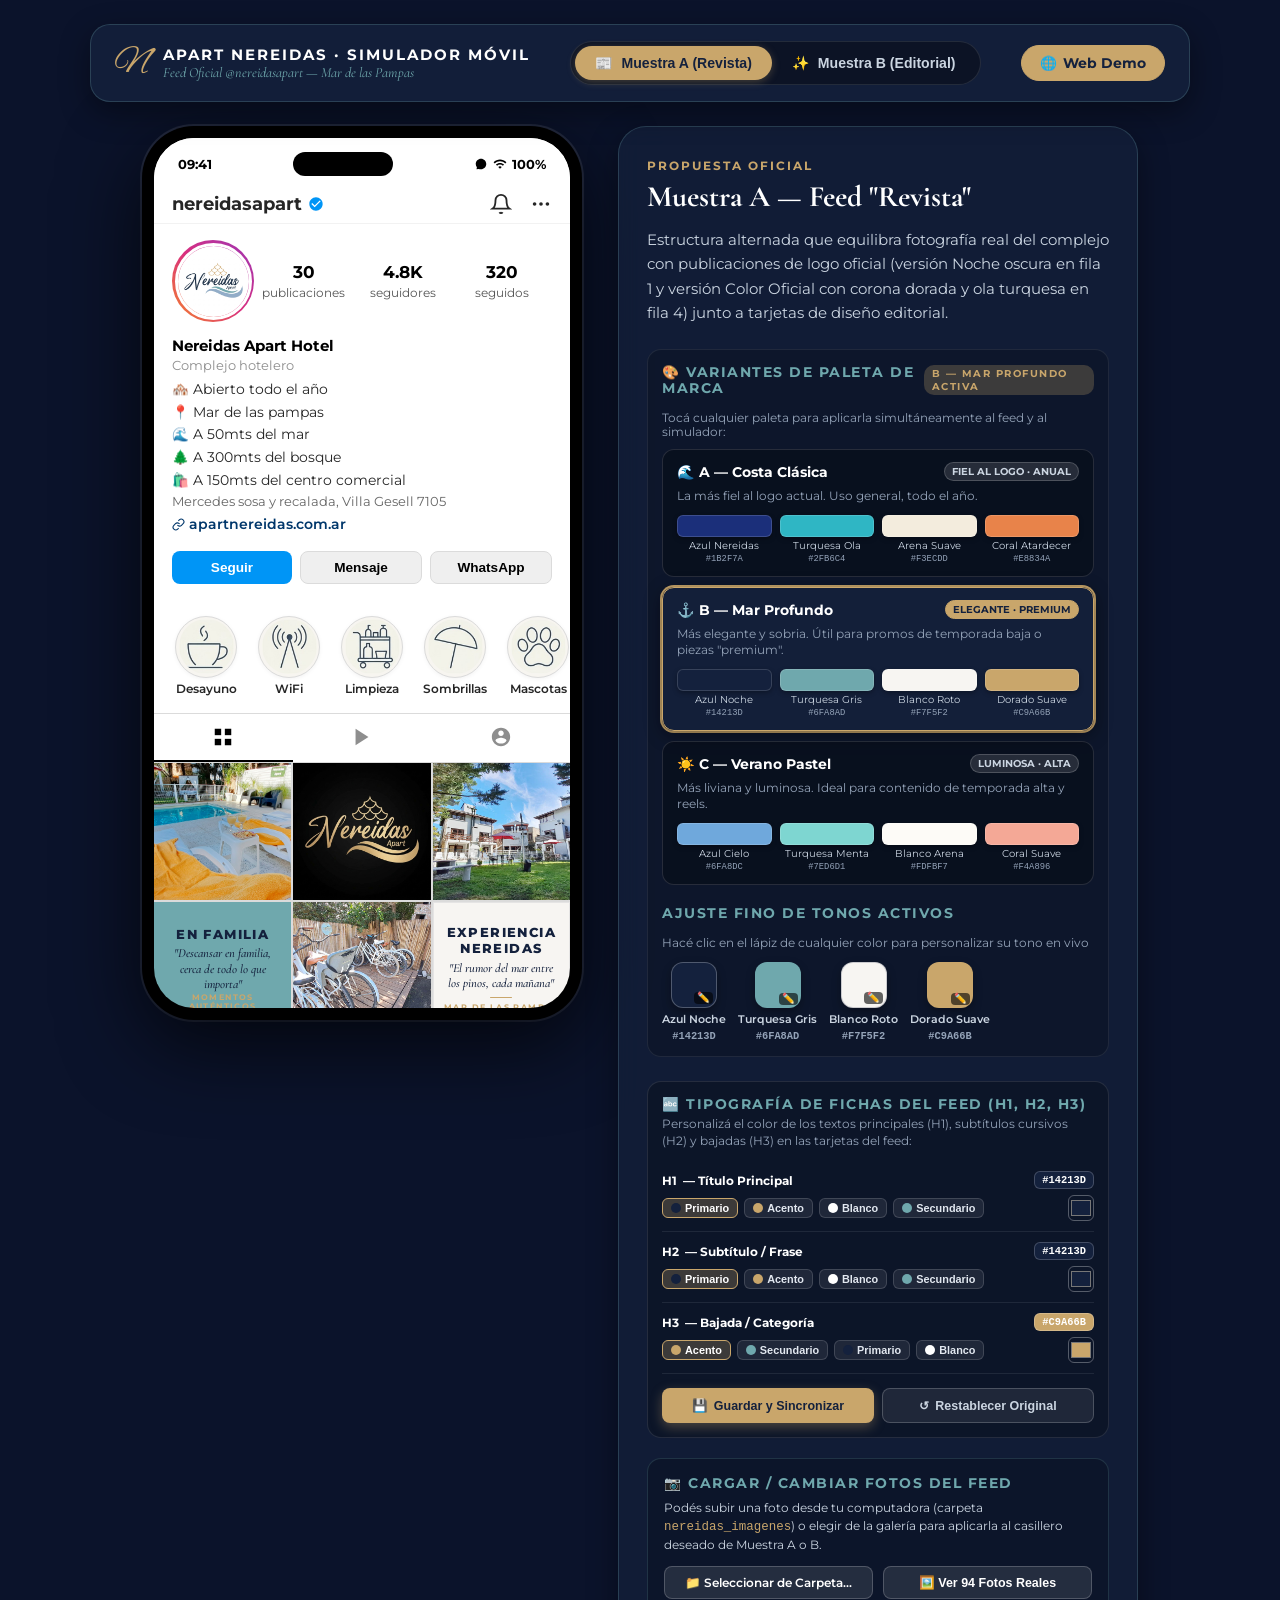
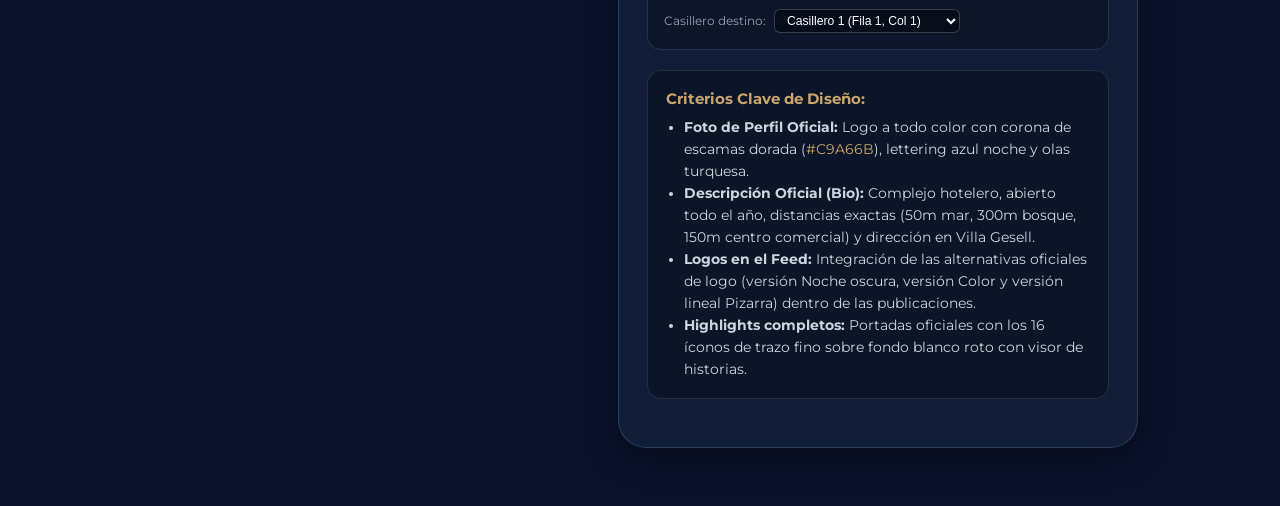
==== commit 448cca7f: "feat(simulator): selector y generador de variantes de paleta para fichas editoriales en modal con co" ====
--- a/instagram/index.html
+++ b/instagram/index.html
@@ -1912,6 +1912,253 @@
       }
     }
   
+
+    /* Estilos para Modal de Post: Copywriting y Selector de Variantes de Paleta */
+    .post-modal-box {
+      max-width: 890px !important;
+      min-height: 530px !important;
+    }
+    .post-modal-info {
+      max-height: 530px;
+      overflow-y: auto;
+    }
+    .modal-type-badge {
+      font-size: 0.68rem;
+      font-weight: 700;
+      text-transform: uppercase;
+      letter-spacing: 0.8px;
+      padding: 3px 8px;
+      border-radius: 6px;
+      background: #E2E8F0;
+      color: #334155;
+      margin-left: auto;
+    }
+    .modal-type-badge.card {
+      background: #FEF3C7;
+      color: #92400E;
+      border: 1px solid #FCD34D;
+    }
+    .modal-type-badge.photo {
+      background: #E0F2FE;
+      color: #0369A1;
+      border: 1px solid #BAE6FD;
+    }
+    .post-modal-media .card-post .card-h1,
+    .post-modal-media .card-post h1 {
+      font-size: 1.30rem !important;
+      letter-spacing: 2px !important;
+      margin-bottom: 10px !important;
+    }
+    .post-modal-media .card-post .card-h2,
+    .post-modal-media .card-post h2 {
+      font-size: 1.35rem !important;
+      line-height: 1.35 !important;
+      max-width: 380px !important;
+      margin-bottom: 10px !important;
+    }
+    .post-modal-media .card-post .card-h3,
+    .post-modal-media .card-post h3 {
+      font-size: 0.76rem !important;
+      letter-spacing: 2.4px !important;
+      margin-bottom: 8px !important;
+    }
+    .post-modal-media .card-post .card-divider {
+      width: 44px !important;
+      height: 2px !important;
+      margin: 12px auto !important;
+    }
+
+    .modal-copywriting-wrap {
+      background: #F8FAFC;
+      border: 1px solid #E2E8F0;
+      border-radius: 10px;
+      padding: 12px 14px;
+      margin-bottom: 14px;
+    }
+    .modal-copywriting-header {
+      display: flex;
+      justify-content: space-between;
+      align-items: center;
+      margin-bottom: 8px;
+      padding-bottom: 6px;
+      border-bottom: 1px solid #EDF2F7;
+    }
+    .modal-section-badge {
+      display: inline-flex;
+      align-items: center;
+      gap: 6px;
+      font-size: 0.72rem;
+      font-weight: 700;
+      text-transform: uppercase;
+      letter-spacing: 0.8px;
+      color: #475569;
+    }
+    .btn-copy-caption {
+      background: #FFFFFF;
+      border: 1px solid #CBD5E1;
+      border-radius: 6px;
+      padding: 3px 9px;
+      font-size: 0.72rem;
+      font-weight: 600;
+      color: #334155;
+      cursor: pointer;
+      display: inline-flex;
+      align-items: center;
+      gap: 5px;
+      transition: all 0.2s ease;
+    }
+    .btn-copy-caption:hover {
+      background: #F1F5F9;
+      color: #0F172A;
+      border-color: #94A3B8;
+    }
+
+    /* Caja de Variante de Paleta */
+    .modal-card-variant-box {
+      background: #F0FDF4;
+      border: 1.5px solid #86EFAC;
+      border-radius: 12px;
+      padding: 12px 14px;
+      margin-bottom: 14px;
+      display: flex;
+      flex-direction: column;
+      gap: 10px;
+      transition: all 0.25s ease;
+    }
+    .modal-card-variant-box.has-changes {
+      background: #FEFCE8;
+      border-color: #FACC15;
+    }
+    .variant-box-header {
+      display: flex;
+      justify-content: space-between;
+      align-items: center;
+      gap: 8px;
+    }
+    .variant-box-title {
+      font-size: 0.80rem;
+      font-weight: 700;
+      color: #0F172A;
+      display: flex;
+      align-items: center;
+      gap: 6px;
+    }
+    .variant-palette-tag {
+      font-size: 0.65rem;
+      font-weight: 700;
+      text-transform: uppercase;
+      padding: 2px 7px;
+      border-radius: 6px;
+      background: #E2E8F0;
+      color: #1E293B;
+    }
+    .variant-selector-row {
+      display: flex;
+      align-items: center;
+      gap: 8px;
+      flex-wrap: wrap;
+    }
+    .btn-cycle-variant {
+      background: #0F172A;
+      color: #FFFFFF;
+      border: none;
+      border-radius: 8px;
+      padding: 7px 11px;
+      font-size: 0.76rem;
+      font-weight: 600;
+      cursor: pointer;
+      display: inline-flex;
+      align-items: center;
+      gap: 6px;
+      transition: all 0.2s ease;
+    }
+    .btn-cycle-variant:hover {
+      background: #1E293B;
+      transform: translateY(-1px);
+    }
+    .variant-chips-group {
+      display: flex;
+      gap: 5px;
+      align-items: center;
+      flex-wrap: wrap;
+      flex: 1;
+    }
+    .variant-chip-btn {
+      display: inline-flex;
+      align-items: center;
+      gap: 5px;
+      padding: 5px 8px;
+      border-radius: 6px;
+      border: 1.5px solid #CBD5E1;
+      background: #FFFFFF;
+      font-size: 0.72rem;
+      font-weight: 600;
+      color: #334155;
+      cursor: pointer;
+      transition: all 0.2s ease;
+    }
+    .variant-chip-btn:hover {
+      border-color: #94A3B8;
+      background: #F8FAFC;
+    }
+    .variant-chip-btn.active {
+      border-color: #0F172A;
+      background: #0F172A;
+      color: #FFFFFF;
+      box-shadow: 0 2px 6px rgba(15, 23, 42, 0.2);
+    }
+    .variant-chip-dot {
+      width: 9px;
+      height: 9px;
+      border-radius: 50%;
+      border: 1px solid rgba(0, 0, 0, 0.15);
+      flex-shrink: 0;
+    }
+    .variant-action-footer {
+      display: flex;
+      align-items: center;
+      justify-content: space-between;
+      gap: 8px;
+      padding-top: 8px;
+      border-top: 1px dashed rgba(0, 0, 0, 0.12);
+      flex-wrap: wrap;
+    }
+    .btn-apply-variant-to-feed {
+      background: #059669;
+      color: #FFFFFF;
+      border: none;
+      border-radius: 8px;
+      padding: 7px 13px;
+      font-size: 0.78rem;
+      font-weight: 700;
+      cursor: pointer;
+      display: inline-flex;
+      align-items: center;
+      gap: 6px;
+      transition: all 0.2s ease;
+      box-shadow: 0 2px 6px rgba(5, 150, 105, 0.25);
+    }
+    .btn-apply-variant-to-feed:hover {
+      background: #047857;
+      transform: translateY(-1px);
+    }
+    .btn-apply-variant-to-feed.pulse {
+      animation: pulseApplyBtn 1.5s infinite;
+    }
+    @keyframes pulseApplyBtn {
+      0% { box-shadow: 0 0 0 0 rgba(5, 150, 105, 0.6); }
+      70% { box-shadow: 0 0 0 8px rgba(5, 150, 105, 0); }
+      100% { box-shadow: 0 0 0 0 rgba(5, 150, 105, 0); }
+    }
+    .variant-feedback-label {
+      font-size: 0.72rem;
+      font-weight: 600;
+      color: #059669;
+    }
+    .variant-feedback-label.pending {
+      color: #D97706;
+    }
+
 </style>
 </head>
 <body>
@@ -2402,12 +2649,58 @@
       <div class="post-modal-info">
         <div class="post-modal-header">
           <div class="post-modal-avatar"><img src="img/profile_avatar.jpg" alt="Apart Nereidas"></div>
-          <div>
+          <div style="flex: 1;">
             <strong style="font-size: 0.95rem; display: block;">nereidasapart</strong>
             <span style="font-size: 0.78rem; color: var(--ig-text-secondary);">Mar de las Pampas, Buenos Aires</span>
           </div>
+          <span id="modal-post-type-badge" class="modal-type-badge card">Ficha Editorial</span>
         </div>
-        <div class="post-modal-caption" id="modal-post-caption"></div>
+
+        <!-- Sección de Copywriting -->
+        <div class="modal-copywriting-wrap">
+          <div class="modal-copywriting-header">
+            <span class="modal-section-badge">
+              <svg viewBox="0 0 24 24" width="13" height="13" fill="none" stroke="currentColor" stroke-width="2"><path d="M14 2H6a2 2 0 0 0-2 2v16a2 2 0 0 0 2 2h12a2 2 0 0 0 2-2V8z"/><polyline points="14 2 14 8 20 8"/><line x1="16" y1="13" x2="8" y2="13"/><line x1="16" y1="17" x2="8" y2="17"/></svg>
+              Copywriting de la Publicación
+            </span>
+            <button type="button" class="btn-copy-caption" id="btn-copy-modal-caption" onclick="copyModalCaption()" title="Copiar texto del copywriting">
+              <svg viewBox="0 0 24 24" width="12" height="12" fill="none" stroke="currentColor" stroke-width="2"><rect x="9" y="9" width="13" height="13" rx="2" ry="2"/><path d="M5 15H4a2 2 0 0 1-2-2V4a2 2 0 0 1 2-2h9a2 2 0 0 1 2 2v1"/></svg>
+              <span id="copy-btn-text">Copiar</span>
+            </button>
+          </div>
+          <div class="post-modal-caption" id="modal-post-caption"></div>
+        </div>
+
+        <!-- Selector de Variantes de Color (Exclusivo Fichas de Diseño Editorial) -->
+        <div class="modal-card-variant-box" id="modal-card-variant-section" style="display: none;">
+          <div class="variant-box-header">
+            <div class="variant-box-title">
+              <svg viewBox="0 0 24 24" width="15" height="15" fill="none" stroke="currentColor" stroke-width="2"><circle cx="12" cy="12" r="10"/><path d="M12 2a10 10 0 0 1 10 10"/><path d="M12 12 2.1 12"/></svg>
+              <span>Combinación de Paleta de Colores</span>
+            </div>
+            <span class="variant-palette-tag" id="modal-active-palette-name">Mar Profundo</span>
+          </div>
+
+          <div class="variant-selector-row">
+            <button type="button" class="btn-cycle-variant" onclick="cycleModalCardVariant()" title="Generar siguiente variante cromática con la paleta activa">
+              <svg viewBox="0 0 24 24" width="13" height="13" fill="none" stroke="currentColor" stroke-width="2"><path d="M21.5 2v6h-6M21.34 15.57a10 10 0 1 1-.57-8.38l5.67-5.67"/></svg>
+              Cambiar Combinación
+            </button>
+
+            <div class="variant-chips-group" id="modal-variant-chips">
+              <!-- Renderizado dinámico de chips de paleta activa -->
+            </div>
+          </div>
+
+          <div class="variant-action-footer">
+            <button type="button" class="btn-apply-variant-to-feed" id="btn-apply-card-variant" onclick="applyModalCardVariantToFeed()">
+              <svg viewBox="0 0 24 24" width="14" height="14" fill="none" stroke="currentColor" stroke-width="2.5"><polyline points="20 6 9 17 4 12"/></svg>
+              Cambiar y Sincronizar en el Feed
+            </button>
+            <span class="variant-feedback-label" id="modal-variant-status">Diseño actual</span>
+          </div>
+        </div>
+
         <div class="post-modal-actions">
           <div class="action-icons-row">
             <button class="action-icon" id="btn-like-post" onclick="togglePostLike()">
@@ -3189,6 +3482,7 @@
       });
 
       // Forzar actualización visual en los posts
+      if (typeof renderModalVariantChips === 'function') renderModalVariantChips();
       if (typeof renderGrid === 'function' && currentMode) {
         renderGrid(currentMode);
       saveSimulatorState(false);
@@ -3550,6 +3844,152 @@
     }
 
     // Modal de Post
+    let modalSelectedCardBg = null;
+    let modalInitialCardBg = null;
+
+    function renderModalVariantChips() {
+      const container = document.getElementById('modal-variant-chips');
+      const palName = document.getElementById('modal-active-palette-name');
+      if (!container) return;
+
+      if (palName && PALETTES[activePaletteKey]) {
+        palName.textContent = PALETTES[activePaletteKey].name;
+      }
+
+      const chipDefs = [
+        { bg: 'card-dorado', role: 'acento', label: 'Acento', color: currentPaletteColors.acento },
+        { bg: 'card-turquesa', role: 'secundario', label: 'Secundario', color: currentPaletteColors.secundario },
+        { bg: 'card-blanco', role: 'claro', label: 'Claro', color: currentPaletteColors.claro },
+        { bg: 'card-azul', role: 'primario', label: 'Primario', color: currentPaletteColors.primario }
+      ];
+
+      container.innerHTML = chipDefs.map(c => `
+        <button type="button" 
+                class="variant-chip-btn ${modalSelectedCardBg === c.bg ? 'active' : ''}" 
+                onclick="setModalCardBg('${c.bg}')"
+                title="Combinación ${c.label} (${c.color})">
+          <span class="variant-chip-dot" style="background: ${c.color};"></span>
+          ${c.label}
+        </button>
+      `).join('');
+    }
+
+    function setModalCardBg(newBg) {
+      modalSelectedCardBg = newBg;
+      const mediaBox = document.getElementById('modal-post-media');
+      if (mediaBox) {
+        const cardEl = mediaBox.querySelector('.card-post');
+        if (cardEl) {
+          cardEl.className = 'card-post ' + newBg;
+        }
+      }
+      renderModalVariantChips();
+
+      const box = document.getElementById('modal-card-variant-section');
+      const statusEl = document.getElementById('modal-variant-status');
+      const applyBtn = document.getElementById('btn-apply-card-variant');
+
+      if (modalSelectedCardBg !== modalInitialCardBg) {
+        if (box) box.classList.add('has-changes');
+        if (statusEl) {
+          statusEl.textContent = 'Variante lista para aplicar';
+          statusEl.className = 'variant-feedback-label pending';
+        }
+        if (applyBtn) applyBtn.classList.add('pulse');
+      } else {
+        if (box) box.classList.remove('has-changes');
+        if (statusEl) {
+          statusEl.textContent = 'Diseño actual del feed';
+          statusEl.className = 'variant-feedback-label';
+        }
+        if (applyBtn) applyBtn.classList.remove('pulse');
+      }
+    }
+
+    function cycleModalCardVariant() {
+      const variants = ['card-dorado', 'card-turquesa', 'card-blanco', 'card-azul'];
+      let curIdx = variants.indexOf(modalSelectedCardBg);
+      if (curIdx === -1) curIdx = 0;
+      const nextIdx = (curIdx + 1) % variants.length;
+      setModalCardBg(variants[nextIdx]);
+    }
+
+    function applyModalCardVariantToFeed() {
+      if (selectedPostIndex === null) return;
+      const post = currentPosts[selectedPostIndex];
+      if (!post || post.type !== 'card') return;
+
+      post.bg = modalSelectedCardBg;
+
+      // Sincronizar también texto de copywriting si fue editado
+      const captionTextEl = document.getElementById('modal-caption-text-content');
+      if (captionTextEl) {
+        const textVal = captionTextEl.innerText.trim();
+        if (textVal && textVal.length > 5) {
+          post.caption = textVal;
+        }
+      }
+
+      if (currentMode === 'muestra-a') {
+        if (postsStateA[selectedPostIndex]) postsStateA[selectedPostIndex].bg = modalSelectedCardBg;
+      } else {
+        if (postsStateB[selectedPostIndex]) postsStateB[selectedPostIndex].bg = modalSelectedCardBg;
+      }
+
+      modalInitialCardBg = modalSelectedCardBg;
+
+      // Renderizar feed inmediatamente en el simulador
+      renderGrid(currentMode);
+
+      // Sincronizar y persistir en la base de datos local (localStorage)
+      saveSimulatorState(false);
+
+      // Actualizar estado en el modal
+      const box = document.getElementById('modal-card-variant-section');
+      const statusEl = document.getElementById('modal-variant-status');
+      const applyBtn = document.getElementById('btn-apply-card-variant');
+      if (box) box.classList.remove('has-changes');
+      if (applyBtn) applyBtn.classList.remove('pulse');
+      if (statusEl) {
+        statusEl.textContent = '✓ ¡Diseño activado y sincronizado!';
+        statusEl.className = 'variant-feedback-label';
+      }
+
+      showSyncToast('✓ Ficha ' + (selectedPostIndex + 1) + ' actualizada y sincronizada en el feed');
+      
+      // Resaltar visualmente el post actualizado en el feed
+      const targetPostEl = document.querySelector(`.ig-post[data-index="${selectedPostIndex}"]`);
+      if (targetPostEl) {
+        targetPostEl.style.outline = '3px solid #059669';
+        targetPostEl.style.transition = 'outline 0.3s ease';
+        setTimeout(() => {
+          targetPostEl.style.outline = 'none';
+        }, 2500);
+      }
+    }
+
+    function copyModalCaption() {
+      if (selectedPostIndex === null) return;
+      const post = currentPosts[selectedPostIndex];
+      if (!post || !post.caption) return;
+
+      if (navigator.clipboard && navigator.clipboard.writeText) {
+        navigator.clipboard.writeText(post.caption).then(() => {
+          const btnText = document.getElementById('copy-btn-text');
+          if (btnText) {
+            btnText.textContent = '¡Copiado!';
+            setTimeout(() => { btnText.textContent = 'Copiar'; }, 2000);
+          }
+          showSyncToast('Texto de copywriting copiado');
+        }).catch(() => {
+          showSyncToast('Texto de copywriting disponible');
+        });
+      } else {
+        showSyncToast('Texto de copywriting disponible');
+      }
+    }
+
+    // Modal de Post
     function openPostModal(idx) {
       selectedPostIndex = idx;
       const post = currentPosts[idx];
@@ -3558,10 +3998,36 @@
       const captionBox = document.getElementById('modal-post-caption');
       const likeCount = document.getElementById('post-like-count');
       const likeBtn = document.getElementById('btn-like-post');
+      const variantSection = document.getElementById('modal-card-variant-section');
+      const typeBadge = document.getElementById('modal-post-type-badge');
 
       if (post.type === 'photo') {
-        mediaBox.innerHTML = `<img src="${post.src}" alt="Post de Nereidas">`;
+        if (variantSection) variantSection.style.display = 'none';
+        if (typeBadge) {
+          typeBadge.textContent = 'Fotografía Oficial';
+          typeBadge.className = 'modal-type-badge photo';
+        }
+        mediaBox.innerHTML = `<img src="${post.src}" alt="Post de Nereidas" style="width: 100%; height: 100%; object-fit: cover;">`;
       } else {
+        if (variantSection) variantSection.style.display = 'flex';
+        if (typeBadge) {
+          typeBadge.textContent = 'Ficha Editorial';
+          typeBadge.className = 'modal-type-badge card';
+        }
+        modalSelectedCardBg = post.bg;
+        modalInitialCardBg = post.bg;
+        renderModalVariantChips();
+
+        const statusEl = document.getElementById('modal-variant-status');
+        if (statusEl) {
+          statusEl.textContent = 'Diseño actual del feed';
+          statusEl.className = 'variant-feedback-label';
+        }
+        const box = document.getElementById('modal-card-variant-section');
+        if (box) box.classList.remove('has-changes');
+        const applyBtn = document.getElementById('btn-apply-card-variant');
+        if (applyBtn) applyBtn.classList.remove('pulse');
+
         mediaBox.innerHTML = `
           <div class="card-post ${post.bg}" style="width: 100%; height: 100%;">
             ${post.html}
@@ -3570,11 +4036,21 @@
       }
 
       captionBox.innerHTML = `
-        <p style="margin-bottom: 12px; font-weight: 500;">${post.caption}</p>
-        <span style="font-size: 0.78rem; color: #8E8E8E; text-transform: uppercase;">Hace 2 días · Mar de las Pampas</span>
+        <div id="modal-caption-text-content" 
+             contenteditable="true" 
+             title="Hacé clic para editar el texto si deseás ajustarlo antes de sincronizar"
+             style="margin-bottom: 10px; font-weight: 500; font-size: 0.88rem; line-height: 1.55; outline: none; padding: 4px; border-radius: 6px; background: rgba(255,255,255,0.7); border: 1px dashed transparent; transition: all 0.2s ease;"
+             onfocus="this.style.borderColor='#94A3B8'; this.style.background='#FFF';"
+             onblur="this.style.borderColor='transparent'; this.style.background='rgba(255,255,255,0.7)';">
+          ${post.caption}
+        </div>
+        <div style="display: flex; justify-content: space-between; align-items: center;">
+          <span style="font-size: 0.74rem; color: #8E8E8E; text-transform: uppercase; font-weight: 600;">Publicación Planificada · Apart Nereidas</span>
+          <span style="font-size: 0.68rem; color: #94A3B8; font-style: italic;">✏️ Texto editable</span>
+        </div>
       `;
 
-      likeCount.textContent = `${post.likes} likes`;
+      likeCount.textContent = `${post.likes || 250} likes`;
       likeBtn.classList.remove('liked');
       modal.classList.add('active');
     }
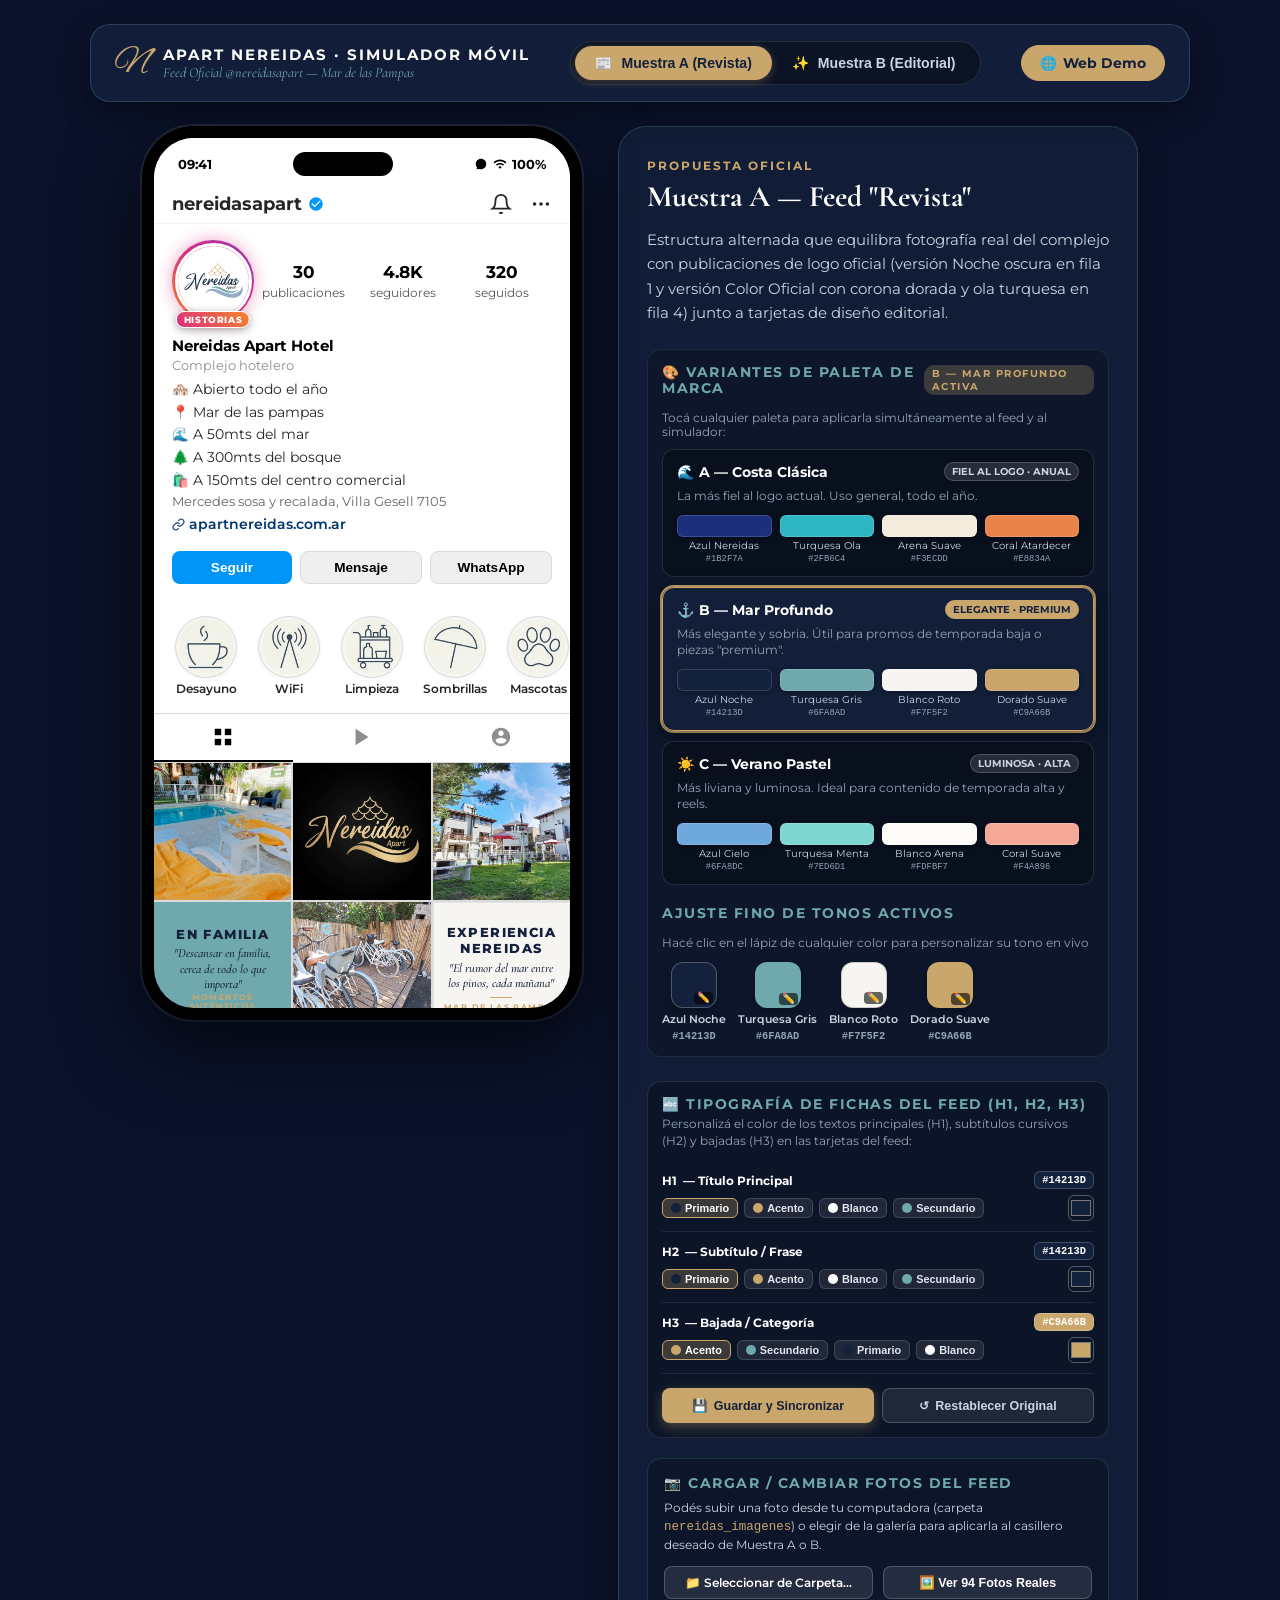
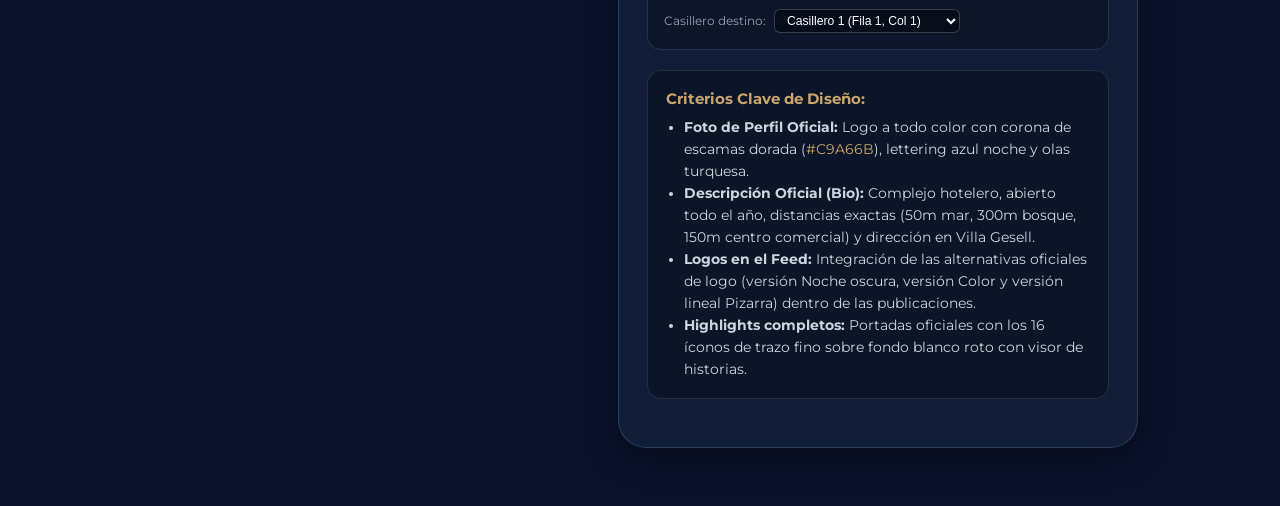
==== commit 351de91c: "feat(simulator): visor de historias al hacer click en foto de perfil con reproduccion de videos reel" ====
--- a/instagram/index.html
+++ b/instagram/index.html
@@ -2159,6 +2159,286 @@
       color: #D97706;
     }
 
+
+    /* ==========================================================================
+       HISTORIAS DE PERFIL (SIMULADOR ESTILO INSTAGRAM STORIES CON VIDEOS REELS)
+       ========================================================================== */
+    .ig-avatar-ring.has-story {
+      background: var(--ig-gradient) !important;
+      padding: 2.5px;
+      cursor: pointer;
+      animation: storyRingPulse 2.8s ease-in-out infinite;
+      box-shadow: 0 0 16px rgba(217, 46, 127, 0.45);
+      transition: transform 0.2s ease, box-shadow 0.2s ease;
+    }
+    .ig-avatar-wrap:hover .ig-avatar-ring.has-story {
+      transform: scale(1.04);
+      box-shadow: 0 0 22px rgba(217, 46, 127, 0.7);
+    }
+    @keyframes storyRingPulse {
+      0%, 100% { transform: scale(1); filter: brightness(1); }
+      50% { transform: scale(1.025); filter: brightness(1.1); }
+    }
+    .story-live-badge {
+      position: absolute;
+      bottom: -6px;
+      left: 50%;
+      transform: translateX(-50%);
+      background: linear-gradient(45deg, #D92E7F, #F58529);
+      color: #FFFFFF;
+      font-size: 0.58rem;
+      font-weight: 800;
+      text-transform: uppercase;
+      padding: 2px 7px;
+      border-radius: 10px;
+      border: 1.5px solid #FFFFFF;
+      letter-spacing: 0.6px;
+      white-space: nowrap;
+      box-shadow: 0 2px 8px rgba(0, 0, 0, 0.35);
+      pointer-events: none;
+    }
+
+    /* Modal Visor de Historias de Perfil */
+    .profile-story-modal {
+      position: fixed;
+      inset: 0;
+      background: rgba(0, 0, 0, 0.88);
+      backdrop-filter: blur(14px);
+      z-index: 2500;
+      display: none;
+      align-items: center;
+      justify-content: center;
+      padding: 16px;
+    }
+    .profile-story-modal.active {
+      display: flex;
+    }
+    .profile-story-box {
+      width: 100%;
+      max-width: 410px;
+      height: 94vh;
+      max-height: 740px;
+      background: #000000;
+      border-radius: 22px;
+      overflow: hidden;
+      position: relative;
+      box-shadow: 0 25px 70px rgba(0, 0, 0, 0.8), 0 0 0 1px rgba(255, 255, 255, 0.15);
+      display: flex;
+      flex-direction: column;
+    }
+
+    /* Barras de Progreso Segmentadas Superiores */
+    .profile-story-progress-row {
+      position: absolute;
+      top: 12px;
+      left: 12px;
+      right: 12px;
+      z-index: 30;
+      display: flex;
+      gap: 4px;
+    }
+    .story-seg {
+      flex: 1;
+      height: 3px;
+      background: rgba(255, 255, 255, 0.35);
+      border-radius: 2px;
+      overflow: hidden;
+    }
+    .story-seg-fill {
+      height: 100%;
+      width: 0%;
+      background: #FFFFFF;
+      transition: width 0.1s linear;
+    }
+
+    /* Cabecera del Story Viewer */
+    .profile-story-header {
+      position: absolute;
+      top: 22px;
+      left: 14px;
+      right: 14px;
+      z-index: 30;
+      display: flex;
+      justify-content: space-between;
+      align-items: center;
+      color: #FFFFFF;
+    }
+    .p-story-user {
+      display: flex;
+      align-items: center;
+      gap: 9px;
+      text-shadow: 0 2px 6px rgba(0, 0, 0, 0.8);
+    }
+    .p-story-avatar {
+      width: 34px;
+      height: 34px;
+      border-radius: 50%;
+      border: 1.5px solid #FFFFFF;
+      overflow: hidden;
+      background: #FFFFFF;
+      flex-shrink: 0;
+    }
+    .p-story-avatar img {
+      width: 100%;
+      height: 100%;
+      object-fit: cover;
+      display: block;
+    }
+    .p-story-name {
+      font-size: 0.86rem;
+      font-weight: 700;
+      letter-spacing: 0.2px;
+      display: block;
+      line-height: 1.2;
+    }
+    .p-story-time {
+      font-size: 0.70rem;
+      color: rgba(255, 255, 255, 0.8);
+      display: block;
+    }
+    .p-story-controls {
+      display: flex;
+      align-items: center;
+      gap: 8px;
+    }
+    .p-story-btn {
+      background: rgba(0, 0, 0, 0.45);
+      backdrop-filter: blur(6px);
+      border: 1px solid rgba(255, 255, 255, 0.25);
+      color: #FFFFFF;
+      width: 32px;
+      height: 32px;
+      border-radius: 50%;
+      cursor: pointer;
+      display: flex;
+      align-items: center;
+      justify-content: center;
+      transition: all 0.2s ease;
+    }
+    .p-story-btn:hover {
+      background: rgba(255, 255, 255, 0.25);
+      transform: scale(1.08);
+    }
+    .p-story-close {
+      font-size: 1.35rem;
+      line-height: 1;
+    }
+
+    /* Contenedor de Video y Tap Zones */
+    .profile-story-media-wrap {
+      width: 100%;
+      height: 100%;
+      position: relative;
+      background: #000000;
+      display: flex;
+      align-items: center;
+      justify-content: center;
+      overflow: hidden;
+    }
+    .profile-story-media-wrap video {
+      width: 100%;
+      height: 100%;
+      object-fit: cover;
+      display: block;
+    }
+    .p-story-nav-tap {
+      position: absolute;
+      top: 0;
+      bottom: 0;
+      z-index: 20;
+      cursor: pointer;
+    }
+    .p-tap-left {
+      left: 0;
+      width: 35%;
+    }
+    .p-tap-right {
+      right: 0;
+      width: 65%;
+    }
+
+    /* Overlay Inferior */
+    .profile-story-overlay {
+      position: absolute;
+      bottom: 0;
+      left: 0;
+      right: 0;
+      z-index: 25;
+      padding: 30px 16px 18px;
+      background: linear-gradient(to top, rgba(0, 0, 0, 0.92) 0%, rgba(0, 0, 0, 0.5) 60%, transparent 100%);
+      color: #FFFFFF;
+      display: flex;
+      flex-direction: column;
+      gap: 6px;
+      pointer-events: none;
+    }
+    .p-story-badge {
+      display: inline-block;
+      align-self: flex-start;
+      font-size: 0.68rem;
+      font-weight: 700;
+      text-transform: uppercase;
+      letter-spacing: 0.8px;
+      padding: 3px 9px;
+      border-radius: 12px;
+      background: rgba(201, 166, 107, 0.9);
+      color: #14213D;
+    }
+    .p-story-title {
+      font-family: var(--font-serif);
+      font-size: 1.15rem;
+      font-weight: 600;
+      line-height: 1.25;
+      color: #FFFFFF;
+      text-shadow: 0 2px 6px rgba(0, 0, 0, 0.6);
+      margin: 0;
+    }
+    .p-story-desc {
+      font-size: 0.80rem;
+      line-height: 1.4;
+      color: rgba(255, 255, 255, 0.9);
+      margin: 0 0 6px 0;
+    }
+    .p-story-actions-row {
+      pointer-events: auto;
+      display: flex;
+      gap: 8px;
+      align-items: center;
+      margin-top: 4px;
+    }
+    .p-story-reply-btn {
+      flex: 1;
+      display: flex;
+      align-items: center;
+      justify-content: center;
+      gap: 7px;
+      background: rgba(255, 255, 255, 0.18);
+      backdrop-filter: blur(8px);
+      border: 1px solid rgba(255, 255, 255, 0.35);
+      border-radius: 20px;
+      padding: 9px 14px;
+      color: #FFFFFF;
+      font-size: 0.80rem;
+      font-weight: 600;
+      text-decoration: none;
+      transition: all 0.2s ease;
+    }
+    .p-story-reply-btn:hover {
+      background: var(--dorado-suave);
+      color: var(--azul-noche);
+      border-color: var(--dorado-suave);
+    }
+    @media (max-width: 480px) {
+      .profile-story-box {
+        max-width: 100vw !important;
+        height: 100vh !important;
+        max-height: 100vh !important;
+        border-radius: 0 !important;
+      }
+      .profile-story-modal {
+        padding: 0 !important;
+      }
+    }
 </style>
 </head>
 <body>
@@ -2225,12 +2505,13 @@
         <!-- Información del Perfil -->
         <div class="ig-profile-info">
           <div class="ig-stats-row">
-            <div class="ig-avatar-wrap">
-              <div class="ig-avatar-ring">
+            <div class="ig-avatar-wrap" onclick="openProfileStories()" title="Tocar para ver historias del perfil (Videos Reels)">
+              <div class="ig-avatar-ring has-story">
                 <div class="ig-avatar-img">
                   <img src="img/profile_avatar.jpg" alt="Apart Nereidas" id="ig-profile-avatar-img">
                 </div>
               </div>
+              <span class="story-live-badge">Historias</span>
             </div>
 
             <div class="ig-stat-col">
@@ -4254,7 +4535,193 @@
         closeStoryModalDirect();
       }
     });
-  </script>
+  
+    /* ==========================================================================
+       LÓGICA DE HISTORIAS DE PERFIL (VIDEOS REELS DE NEREIDAS)
+       ========================================================================== */
+    const PROFILE_STORIES_VIDEOS = [
+      {
+        id: 'pool',
+        title: 'Piscina Climatizada & Solárium',
+        tag: 'En vivo desde Nereidas 🏊‍♂️☀️',
+        desc: 'Agua cristalina a temperatura ideal y solárium de madera rodeado de pinos centenarios.',
+        file: 'Resort_pool_video_creation_20260909194442 (1).mp4',
+        time: 'Hace 2 h'
+      },
+      {
+        id: 'lounge',
+        title: 'Living Exterior & Parque',
+        tag: 'Espacios de Encuentro 🌲✨',
+        desc: 'Sillones de exterior bajo la arboleda para disfrutar de una lectura o unos ricos mates.',
+        file: 'Filming_outdoor_lounge_area_20260909194728.mp4',
+        time: 'Hace 4 h'
+      },
+      {
+        id: 'campfire',
+        title: 'Noches de Fogón & Estrellas',
+        tag: 'Magia Nocturna 🔥🌌',
+        desc: 'El encanto de Mar de las Pampas al caer la noche: calidez del fuego y rumor del mar.',
+        file: 'Campfire_burning_at_night_20260909194657.mp4',
+        time: 'Hace 6 h'
+      }
+    ];
+
+    let currentProfileStoryIdx = 0;
+    let isStoryMuted = true;
+
+    function openProfileStories() {
+      const modal = document.getElementById('profile-story-modal');
+      if (!modal) return;
+
+      currentProfileStoryIdx = 0;
+      modal.classList.add('active');
+      loadProfileStory(0);
+      showSyncToast('Reproduciendo historias de Apart Nereidas');
+    }
+
+    function loadProfileStory(idx) {
+      if (idx < 0 || idx >= PROFILE_STORIES_VIDEOS.length) {
+        closeProfileStoriesDirect();
+        return;
+      }
+
+      currentProfileStoryIdx = idx;
+      const story = PROFILE_STORIES_VIDEOS[idx];
+
+      // Actualizar información en pantalla
+      document.getElementById('p-story-badge').textContent = story.tag;
+      document.getElementById('p-story-title').textContent = story.title;
+      document.getElementById('p-story-desc').textContent = story.desc;
+      document.getElementById('p-story-time').textContent = story.time;
+
+      const waLink = document.getElementById('p-story-wa-link');
+      if (waLink) {
+        waLink.href = 'https://wa.me/5492255458000?text=' + encodeURIComponent('Hola Apart Nereidas, vi su historia de ' + story.title + ' y quisiera consultar por estadía');
+      }
+
+      // Actualizar barras de progreso segmentadas
+      for (let i = 0; i < PROFILE_STORIES_VIDEOS.length; i++) {
+        const fill = document.getElementById('p-story-fill-' + i);
+        if (fill) {
+          if (i < idx) {
+            fill.style.width = '100%';
+          } else if (i > idx) {
+            fill.style.width = '0%';
+          } else {
+            fill.style.width = '0%';
+          }
+        }
+      }
+
+      // Cargar y reproducir video con fuentes múltiples seguras
+      const videoEl = document.getElementById('profile-story-video');
+      if (videoEl) {
+        videoEl.muted = isStoryMuted;
+        updateSoundIcon();
+
+        const encodedFile = encodeURI(story.file);
+        videoEl.innerHTML = `
+          <source src="../Reels/${encodedFile}" type="video/mp4">
+          <source src="/Reels/${encodedFile}" type="video/mp4">
+          <source src="Reels/${encodedFile}" type="video/mp4">
+        `;
+        videoEl.load();
+
+        const activeFill = document.getElementById('p-story-fill-' + idx);
+
+        videoEl.ontimeupdate = function() {
+          if (videoEl.duration && activeFill) {
+            const pct = (videoEl.currentTime / videoEl.duration) * 100;
+            activeFill.style.width = pct + '%';
+          }
+        };
+
+        videoEl.onended = function() {
+          if (activeFill) activeFill.style.width = '100%';
+          nextProfileStory();
+        };
+
+        const playPromise = videoEl.play();
+        if (playPromise !== undefined) {
+          playPromise.catch(() => {
+            // Autoplay bloqueado: reproducir silenciado
+            videoEl.muted = true;
+            isStoryMuted = true;
+            updateSoundIcon();
+            videoEl.play();
+          });
+        }
+      }
+    }
+
+    function nextProfileStory() {
+      if (currentProfileStoryIdx < PROFILE_STORIES_VIDEOS.length - 1) {
+        loadProfileStory(currentProfileStoryIdx + 1);
+      } else {
+        closeProfileStoriesDirect();
+      }
+    }
+
+    function prevProfileStory() {
+      if (currentProfileStoryIdx > 0) {
+        loadProfileStory(currentProfileStoryIdx - 1);
+      } else {
+        loadProfileStory(0);
+      }
+    }
+
+    function toggleStoryMute() {
+      const videoEl = document.getElementById('profile-story-video');
+      if (!videoEl) return;
+
+      isStoryMuted = !isStoryMuted;
+      videoEl.muted = isStoryMuted;
+      updateSoundIcon();
+      showSyncToast(isStoryMuted ? 'Sonido silenciado' : 'Sonido activado');
+    }
+
+    function updateSoundIcon() {
+      const iconOff = document.getElementById('icon-sound-off');
+      const iconOn = document.getElementById('icon-sound-on');
+      if (iconOff && iconOn) {
+        iconOff.style.display = isStoryMuted ? 'block' : 'none';
+        iconOn.style.display = isStoryMuted ? 'none' : 'block';
+      }
+    }
+
+    function closeProfileStories(e) {
+      if (e.target.id === 'profile-story-modal') {
+        closeProfileStoriesDirect();
+      }
+    }
+
+    function closeProfileStoriesDirect() {
+      const modal = document.getElementById('profile-story-modal');
+      const videoEl = document.getElementById('profile-story-video');
+      if (videoEl) {
+        videoEl.pause();
+        videoEl.currentTime = 0;
+      }
+      if (modal) {
+        modal.classList.remove('active');
+      }
+    }
+
+    // Soporte para teclado en historias de perfil
+    window.addEventListener('keydown', (e) => {
+      const pModal = document.getElementById('profile-story-modal');
+      if (pModal && pModal.classList.contains('active')) {
+        if (e.key === 'Escape') {
+          closeProfileStoriesDirect();
+        } else if (e.key === 'ArrowRight') {
+          nextProfileStory();
+        } else if (e.key === 'ArrowLeft') {
+          prevProfileStory();
+        }
+      }
+    });
+
+</script>
 
   <!-- Modal Explorador de Galería Nereidas -->
   <div class="gallery-picker-modal" id="gallery-picker-modal" onclick="if(event.target.id==='gallery-picker-modal') closePhotoPickerModal();">
@@ -4276,5 +4743,66 @@
     <span id="sync-toast-msg">¡Configuración guardada y sincronizada!</span>
   </div>
 
+
+  <!-- ==========================================================================
+       MODAL DE HISTORIAS DE PERFIL (VIDEOS REELS DE NEREIDAS)
+       ========================================================================== -->
+  <div class="profile-story-modal" id="profile-story-modal" onclick="closeProfileStories(event)">
+    <div class="profile-story-box" onclick="event.stopPropagation()">
+      
+      <!-- Barras de Progreso Segmentadas (3 Historias / Videos) -->
+      <div class="profile-story-progress-row">
+        <div class="story-seg"><div class="story-seg-fill" id="p-story-fill-0"></div></div>
+        <div class="story-seg"><div class="story-seg-fill" id="p-story-fill-1"></div></div>
+        <div class="story-seg"><div class="story-seg-fill" id="p-story-fill-2"></div></div>
+      </div>
+
+      <!-- Cabecera de la Historia -->
+      <div class="profile-story-header">
+        <div class="p-story-user">
+          <div class="p-story-avatar">
+            <img src="img/profile_avatar.jpg" alt="Apart Nereidas">
+          </div>
+          <div>
+            <span class="p-story-name">nereidasapart</span>
+            <span class="p-story-time" id="p-story-time">Hace 2 h</span>
+          </div>
+        </div>
+
+        <div class="p-story-controls">
+          <button type="button" class="p-story-btn" id="btn-story-sound" onclick="toggleStoryMute()" title="Activar/Silenciar sonido">
+            <svg id="icon-sound-off" viewBox="0 0 24 24" width="16" height="16" fill="none" stroke="currentColor" stroke-width="2"><path d="M11 5L6 9H2v6h4l5 4V5z"/><line x1="23" y1="9" x2="17" y2="15"/><line x1="17" y1="9" x2="23" y2="15"/></svg>
+            <svg id="icon-sound-on" style="display:none;" viewBox="0 0 24 24" width="16" height="16" fill="none" stroke="currentColor" stroke-width="2"><path d="M11 5L6 9H2v6h4l5 4V5z"/><path d="M19.07 4.93a10 10 0 0 1 0 14.14M15.54 8.46a5 5 0 0 1 0 7.08"/></svg>
+          </button>
+          <button type="button" class="p-story-btn p-story-close" onclick="closeProfileStoriesDirect()" title="Cerrar historias">&times;</button>
+        </div>
+      </div>
+
+      <!-- Contenedor de Video con Zonas de Clic para Navegar -->
+      <div class="profile-story-media-wrap">
+        <div class="p-story-nav-tap p-tap-left" onclick="prevProfileStory()" title="Historia anterior"></div>
+        <div class="p-story-nav-tap p-tap-right" onclick="nextProfileStory()" title="Siguiente historia"></div>
+
+        <video id="profile-story-video" playsinline webkit-playsinline autoplay muted></video>
+
+        <!-- Overlay Inferior con Información y Acción -->
+        <div class="profile-story-overlay">
+          <span class="p-story-badge" id="p-story-badge">En vivo desde Nereidas 🏊‍♂️</span>
+          <h3 class="p-story-title" id="p-story-title">Piscina Climatizada & Relax</h3>
+          <p class="p-story-desc" id="p-story-desc">
+            Agua templada y solárium rodeado de pinos en Mar de las Pampas.
+          </p>
+          <div class="p-story-actions-row">
+            <a id="p-story-wa-link" href="https://wa.me/5492255458000?text=Hola%20Apart%20Nereidas,%20vi%20su%20historia%20y%20quisiera%20consultar%20por%20estad%C3%ADa" target="_blank" rel="noopener" class="p-story-reply-btn">
+              <svg viewBox="0 0 24 24" width="16" height="16" fill="none" stroke="currentColor" stroke-width="2"><path d="M21 11.5a8.38 8.38 0 0 1-.9 3.8 8.5 8.5 0 0 1-7.6 4.7 8.38 8.38 0 0 1-3.8-.9L3 21l1.9-5.7a8.38 8.38 0 0 1-.9-3.8 8.5 8.5 0 0 1 4.7-7.6 8.38 8.38 0 0 1 3.8-.9h.5a8.48 8.48 0 0 1 8 8v.5z"/></svg>
+              <span>Consultar por WhatsApp</span>
+            </a>
+          </div>
+        </div>
+      </div>
+
+    </div>
+  </div>
+
 </body>
 </html>
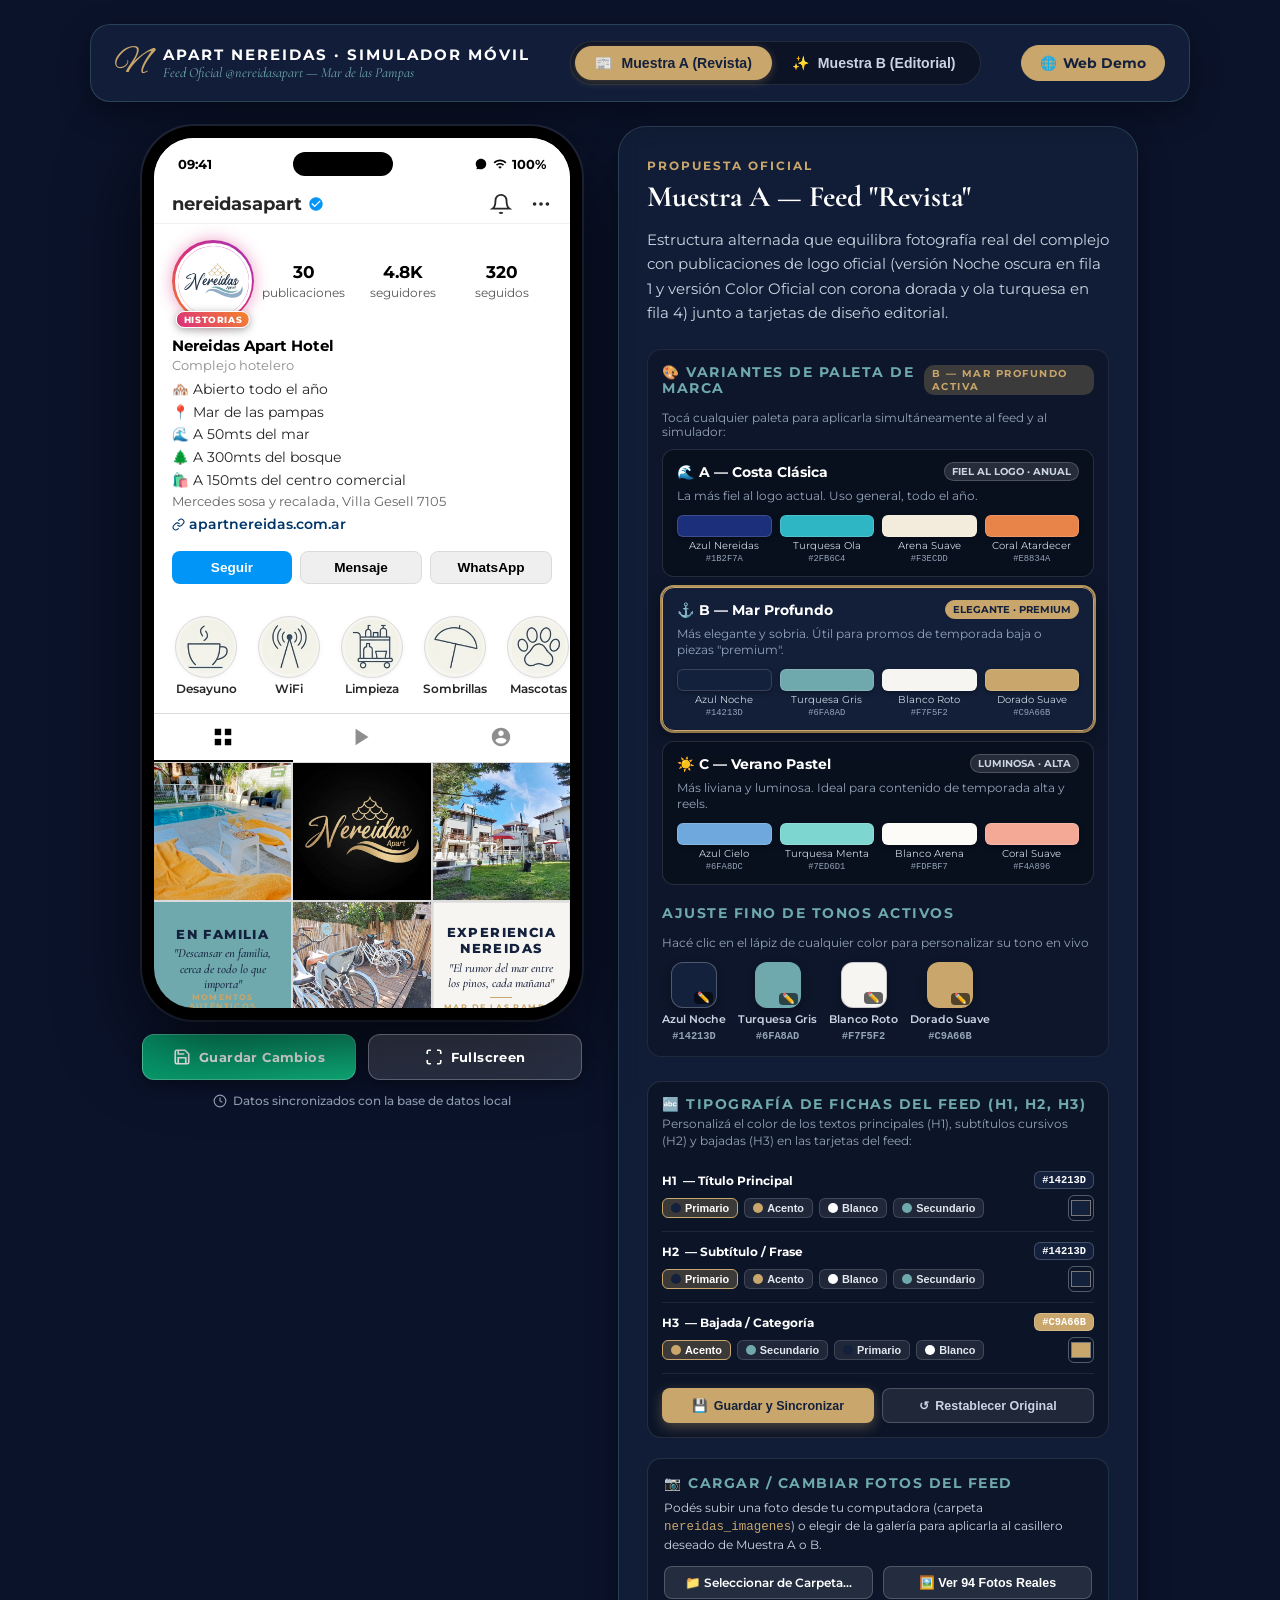
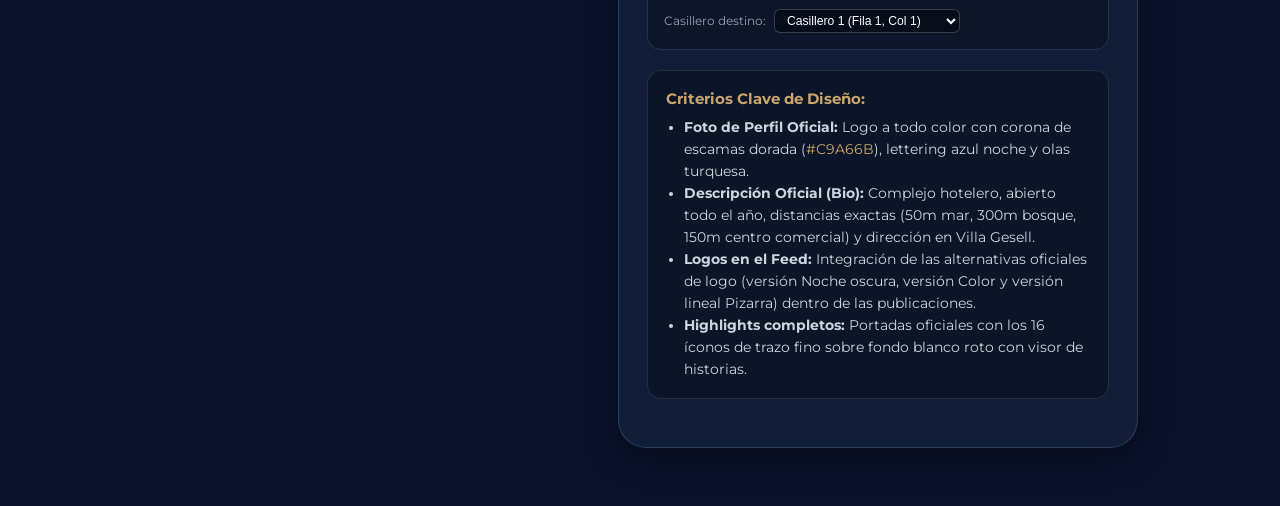
==== commit 3c846d7e: "feat(simulator): boton guardar cambios en base de datos y boton fullscreen mobile" ====
--- a/instagram/index.html
+++ b/instagram/index.html
@@ -2439,6 +2439,198 @@
         padding: 0 !important;
       }
     }
+
+    /* ==========================================================================
+       BARRA DE ACCIONES DEL SIMULADOR: GUARDAR CAMBIOS & FULLSCREEN MOBILE
+       ========================================================================== */
+    .phone-column-wrapper {
+      display: flex;
+      flex-direction: column;
+      align-items: center;
+      width: 100%;
+      max-width: 440px;
+      gap: 14px;
+      position: relative;
+      flex-shrink: 0;
+    }
+
+    .phone-bottom-actions-bar {
+      width: 100%;
+      display: flex;
+      gap: 12px;
+      align-items: center;
+      justify-content: space-between;
+    }
+    .btn-simulator-action {
+      flex: 1;
+      display: inline-flex;
+      align-items: center;
+      justify-content: center;
+      gap: 8px;
+      padding: 13px 18px;
+      border-radius: 12px;
+      font-family: var(--font-sans);
+      font-size: 0.84rem;
+      font-weight: 700;
+      letter-spacing: 0.4px;
+      cursor: pointer;
+      border: none;
+      transition: all 0.25s cubic-bezier(0.16, 1, 0.3, 1);
+      text-decoration: none;
+      box-shadow: 0 4px 14px rgba(0, 0, 0, 0.35);
+    }
+    .btn-save-changes {
+      background: linear-gradient(135deg, #059669, #10B981);
+      color: #FFFFFF;
+      border: 1px solid rgba(255, 255, 255, 0.25);
+    }
+    .btn-save-changes:hover {
+      background: linear-gradient(135deg, #047857, #059669);
+      transform: translateY(-2px);
+      box-shadow: 0 6px 20px rgba(16, 185, 129, 0.4);
+    }
+    .btn-save-changes.saved {
+      background: linear-gradient(135deg, #047857, #065F46);
+    }
+    .btn-fullscreen {
+      background: rgba(255, 255, 255, 0.12);
+      backdrop-filter: blur(10px);
+      color: #FFFFFF;
+      border: 1.5px solid rgba(255, 255, 255, 0.25);
+    }
+    .btn-fullscreen:hover {
+      background: var(--dorado-suave);
+      color: var(--azul-noche);
+      border-color: var(--dorado-suave);
+      transform: translateY(-2px);
+      box-shadow: 0 6px 20px rgba(201, 166, 107, 0.35);
+    }
+
+    .save-status-info {
+      display: flex;
+      align-items: center;
+      gap: 6px;
+      font-size: 0.74rem;
+      color: #94A3B8;
+      font-weight: 500;
+      text-align: center;
+      transition: color 0.3s ease;
+    }
+    .save-status-info.highlight {
+      color: #34D399;
+      font-weight: 600;
+    }
+
+    /* Modo Fullscreen Pantalla Completa */
+    body.simulator-fullscreen-active {
+      overflow: hidden !important;
+      padding: 0 !important;
+      background: #000000 !important;
+    }
+    body.simulator-fullscreen-active .demo-top-switcher-bar,
+    body.simulator-fullscreen-active .side-info-panel,
+    body.simulator-fullscreen-active .header-summary,
+    body.simulator-fullscreen-active header {
+      display: none !important;
+    }
+    body.simulator-fullscreen-active .main-workspace {
+      max-width: 100vw !important;
+      width: 100vw !important;
+      height: 100vh !important;
+      margin: 0 !important;
+      padding: 0 !important;
+      align-items: center !important;
+      justify-content: center !important;
+    }
+    body.simulator-fullscreen-active .phone-column-wrapper {
+      position: fixed !important;
+      inset: 0 !important;
+      z-index: 3000 !important;
+      max-width: none !important;
+      width: 100vw !important;
+      height: 100vh !important;
+      background: #000000 !important;
+      padding: 16px 0 0 0 !important;
+      gap: 10px !important;
+    }
+    body.simulator-fullscreen-active .phone-mockup {
+      max-width: 420px !important;
+      height: calc(100vh - 65px) !important;
+      border-radius: 46px !important;
+      box-shadow: 0 0 80px rgba(0, 0, 0, 0.9), 0 0 0 2px rgba(255, 255, 255, 0.15) !important;
+    }
+    body.simulator-fullscreen-active .phone-bottom-actions-bar {
+      max-width: 420px !important;
+      padding: 0 12px 10px 12px !important;
+    }
+
+    /* En pantallas móviles (< 600px), Fullscreen es 100% experiencia nativa */
+    @media (max-width: 600px) {
+      body.simulator-fullscreen-active .phone-column-wrapper {
+        padding: 0 !important;
+      }
+      body.simulator-fullscreen-active .phone-mockup {
+        max-width: 100vw !important;
+        width: 100vw !important;
+        height: 100vh !important;
+        border-radius: 0 !important;
+        padding: 0 !important;
+        border: none !important;
+        box-shadow: none !important;
+      }
+      body.simulator-fullscreen-active .phone-screen {
+        border-radius: 0 !important;
+        border: none !important;
+      }
+      body.simulator-fullscreen-active .phone-bottom-actions-bar {
+        position: fixed !important;
+        bottom: 16px !important;
+        left: 50% !important;
+        transform: translateX(-50%) !important;
+        width: 90% !important;
+        max-width: 360px !important;
+        background: rgba(20, 33, 61, 0.92) !important;
+        backdrop-filter: blur(14px) !important;
+        border: 1px solid rgba(255, 255, 255, 0.2) !important;
+        border-radius: 16px !important;
+        padding: 8px 12px !important;
+        z-index: 3100 !important;
+        box-shadow: 0 10px 30px rgba(0, 0, 0, 0.8) !important;
+      }
+      body.simulator-fullscreen-active .save-status-info {
+        display: none !important;
+      }
+    }
+
+    /* Botón flotante para salir de Fullscreen en desktop */
+    .btn-exit-fullscreen-floating {
+      position: fixed;
+      top: 16px;
+      right: 20px;
+      z-index: 3200;
+      background: rgba(0, 0, 0, 0.7);
+      backdrop-filter: blur(8px);
+      border: 1px solid rgba(255, 255, 255, 0.35);
+      color: #FFFFFF;
+      padding: 8px 15px;
+      border-radius: 20px;
+      font-size: 0.78rem;
+      font-weight: 700;
+      cursor: pointer;
+      display: none;
+      align-items: center;
+      gap: 6px;
+      transition: all 0.2s ease;
+      box-shadow: 0 4px 15px rgba(0, 0, 0, 0.5);
+    }
+    .btn-exit-fullscreen-floating:hover {
+      background: #ED4956;
+      border-color: #ED4956;
+    }
+    body.simulator-fullscreen-active .btn-exit-fullscreen-floating {
+      display: inline-flex;
+    }
+
 </style>
 </head>
 <body>
@@ -2475,7 +2667,10 @@
   <!-- Espacio Principal de Trabajo -->
   <main class="main-workspace">
 
-    <!-- Simulador de Teléfono Celular (Vistas A y B) -->
+    <!-- Contenedor de la Columna del Móvil -->
+    <div class="phone-column-wrapper" id="phone-column-wrapper">
+      
+      <!-- Simulador de Teléfono Celular (Vistas A y B) -->
     <div class="phone-mockup" id="phone-container">
       <div class="phone-screen">
         
@@ -2577,6 +2772,28 @@
 
       </div>
     </div>
+
+    <!-- Barra Inferior de Acciones: Guardar Cambios & Fullscreen Mobile -->
+    <div class="phone-bottom-actions-bar" id="phone-bottom-bar">
+      <button type="button" class="btn-simulator-action btn-save-changes" id="btn-save-all-simulator" onclick="saveAllSimulatorData(true)" title="Guardar orden de tarjetas, colores, fotos e info en la base de datos local">
+        <svg viewBox="0 0 24 24" width="18" height="18" fill="none" stroke="currentColor" stroke-width="2.2"><path d="M19 21H5a2 2 0 0 1-2-2V5a2 2 0 0 1 2-2h11l5 5v11a2 2 0 0 1-2 2z"/><polyline points="17 21 17 13 7 13 7 21"/><polyline points="7 3 7 8 15 8"/></svg>
+        <span id="btn-save-text">Guardar Cambios</span>
+      </button>
+
+      <button type="button" class="btn-simulator-action btn-fullscreen" id="btn-toggle-fullscreen" onclick="toggleSimulatorFullscreen()" title="Visualizar a pantalla completa en versión móvil">
+        <svg id="fs-icon-enter" viewBox="0 0 24 24" width="18" height="18" fill="none" stroke="currentColor" stroke-width="2.2"><path d="M8 3H5a2 2 0 0 0-2 2v3m18 0V5a2 2 0 0 0-2-2h-3m0 18h3a2 2 0 0 0 2-2v-3M3 16v3a2 2 0 0 0 2 2h3"/></svg>
+        <svg id="fs-icon-exit" style="display:none;" viewBox="0 0 24 24" width="18" height="18" fill="none" stroke="currentColor" stroke-width="2.2"><path d="M8 3v3a2 2 0 0 1-2 2H3m18 0h-3a2 2 0 0 1-2-2V3m0 18v-3a2 2 0 0 1 2-2h3M3 16h3a2 2 0 0 1 2 2v3"/></svg>
+        <span id="btn-fullscreen-text">Fullscreen</span>
+      </button>
+    </div>
+
+    <!-- Notificación de Estado de Persistencia -->
+    <div class="save-status-info" id="save-status-info">
+      <svg viewBox="0 0 24 24" width="14" height="14" fill="none" stroke="currentColor" stroke-width="2"><circle cx="12" cy="12" r="10"/><polyline points="12 6 12 12 16 14"/></svg>
+      <span id="save-status-text">Datos sincronizados con la base de datos local</span>
+    </div>
+
+  </div> <!-- Fin phone-column-wrapper -->
 
     <!-- Panel Lateral de Información de Marca & Criterios -->
     <div class="side-info-panel" id="side-panel">
@@ -3824,6 +4041,12 @@
         if (state.currentMode) {
           currentMode = state.currentMode;
         }
+        if (state.timestamp) {
+          const savedDate = new Date(state.timestamp);
+          const timeStr = savedDate.toLocaleTimeString([], { hour: '2-digit', minute: '2-digit' });
+          const statusEl = document.getElementById('save-status-text');
+          if (statusEl) statusEl.textContent = '✓ Guardado en base de datos: ' + timeStr + ' hs';
+        }
 
         // Marcar la tarjeta del preset activa
         document.querySelectorAll('.palette-preset-card').forEach(card => card.classList.remove('active'));
@@ -4721,6 +4944,122 @@
       }
     });
 
+
+    /* ==========================================================================
+       LÓGICA DE BOTÓN GUARDAR CAMBIOS & PANTALLA COMPLETA (FULLSCREEN MOBILE)
+       ========================================================================== */
+    function saveAllSimulatorData(showToast = true) {
+      try {
+        const state = {
+          activePaletteKey,
+          currentPaletteColors,
+          currentTypographyColors,
+          postsStateA,
+          postsStateB,
+          currentMode,
+          timestamp: new Date().toISOString()
+        };
+
+        localStorage.setItem(STORAGE_KEY, JSON.stringify(state));
+
+        // Actualizar visualmente botón y etiqueta de estado
+        const btn = document.getElementById('btn-save-all-simulator');
+        const btnText = document.getElementById('btn-save-text');
+        const statusEl = document.getElementById('save-status-text');
+        const statusWrap = document.getElementById('save-status-info');
+
+        if (btn && btnText) {
+          btn.classList.add('saved');
+          btnText.textContent = '✓ ¡Guardado!';
+          setTimeout(() => {
+            btn.classList.remove('saved');
+            btnText.textContent = 'Guardar Cambios';
+          }, 2200);
+        }
+
+        const now = new Date();
+        const timeStr = now.toLocaleTimeString([], { hour: '2-digit', minute: '2-digit' });
+        if (statusEl) {
+          statusEl.textContent = '✓ Guardado en base de datos: Hoy ' + timeStr + ' hs';
+        }
+        if (statusWrap) {
+          statusWrap.classList.add('highlight');
+          setTimeout(() => statusWrap.classList.remove('highlight'), 3000);
+        }
+
+        if (showToast) {
+          showSyncToast('✓ ¡Orden, colores, fotos e info guardados en la base de datos local!');
+        }
+      } catch (err) {
+        console.error('Error al guardar datos del simulador:', err);
+        showSyncToast('Error al guardar datos');
+      }
+    }
+
+    function toggleSimulatorFullscreen() {
+      if (document.body.classList.contains('simulator-fullscreen-active')) {
+        exitSimulatorFullscreen();
+      } else {
+        enterSimulatorFullscreen();
+      }
+    }
+
+    function enterSimulatorFullscreen() {
+      document.body.classList.add('simulator-fullscreen-active');
+      
+      const iconEnter = document.getElementById('fs-icon-enter');
+      const iconExit = document.getElementById('fs-icon-exit');
+      const label = document.getElementById('btn-fullscreen-text');
+
+      if (iconEnter) iconEnter.style.display = 'none';
+      if (iconExit) iconExit.style.display = 'inline-block';
+      if (label) label.textContent = 'Salir Fullscreen';
+
+      // Solicitar Fullscreen nativo del navegador si está disponible
+      try {
+        if (document.documentElement.requestFullscreen && !document.fullscreenElement) {
+          document.documentElement.requestFullscreen().catch(() => {});
+        }
+      } catch (e) {}
+
+      showSyncToast('Modo Pantalla Completa activo (Presioná Escape o el botón para salir)');
+    }
+
+    function exitSimulatorFullscreen() {
+      document.body.classList.remove('simulator-fullscreen-active');
+
+      const iconEnter = document.getElementById('fs-icon-enter');
+      const iconExit = document.getElementById('fs-icon-exit');
+      const label = document.getElementById('btn-fullscreen-text');
+
+      if (iconEnter) iconEnter.style.display = 'inline-block';
+      if (iconExit) iconExit.style.display = 'none';
+      if (label) label.textContent = 'Fullscreen';
+
+      // Salir del fullscreen nativo si está activo
+      try {
+        if (document.fullscreenElement && document.exitFullscreen) {
+          document.exitFullscreen().catch(() => {});
+        }
+      } catch (e) {}
+
+      showSyncToast('Saliste de Pantalla Completa');
+    }
+
+    // Sincronizar evento nativo de fullscreen del navegador
+    document.addEventListener('fullscreenchange', () => {
+      if (!document.fullscreenElement && document.body.classList.contains('simulator-fullscreen-active')) {
+        exitSimulatorFullscreen();
+      }
+    });
+
+    // Tecla Escape para salir de Fullscreen
+    window.addEventListener('keydown', (e) => {
+      if (e.key === 'Escape' && document.body.classList.contains('simulator-fullscreen-active')) {
+        exitSimulatorFullscreen();
+      }
+    });
+
 </script>
 
   <!-- Modal Explorador de Galería Nereidas -->
@@ -4804,5 +5143,10 @@
     </div>
   </div>
 
+  <!-- Botón Flotante para Salir de Pantalla Completa -->
+  <button type="button" class="btn-exit-fullscreen-floating" id="btn-exit-fullscreen-floating" onclick="exitSimulatorFullscreen()" title="Salir de pantalla completa">
+    <svg viewBox="0 0 24 24" width="14" height="14" fill="none" stroke="currentColor" stroke-width="2.5"><line x1="18" y1="6" x2="6" y2="18"/><line x1="6" y1="6" x2="18" y2="18"/></svg>
+    <span>Salir de Fullscreen</span>
+  </button>
 </body>
 </html>
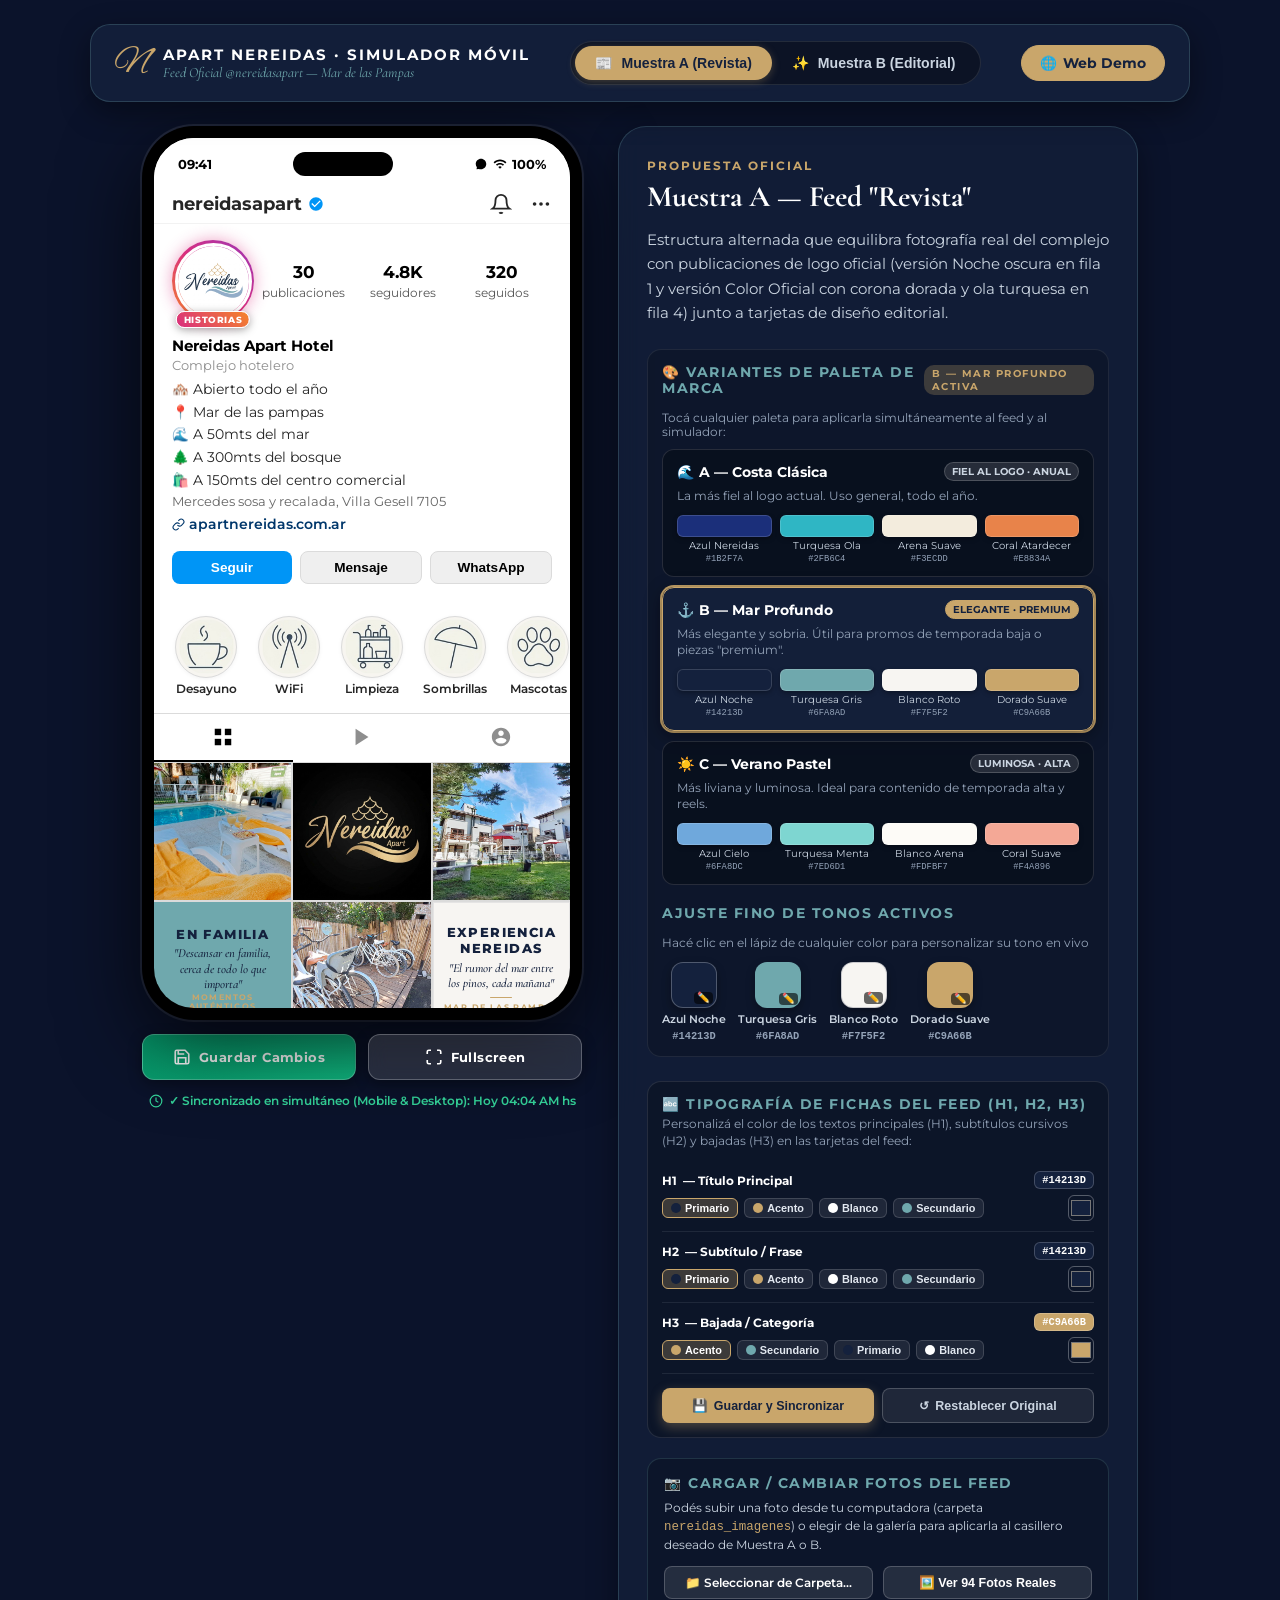
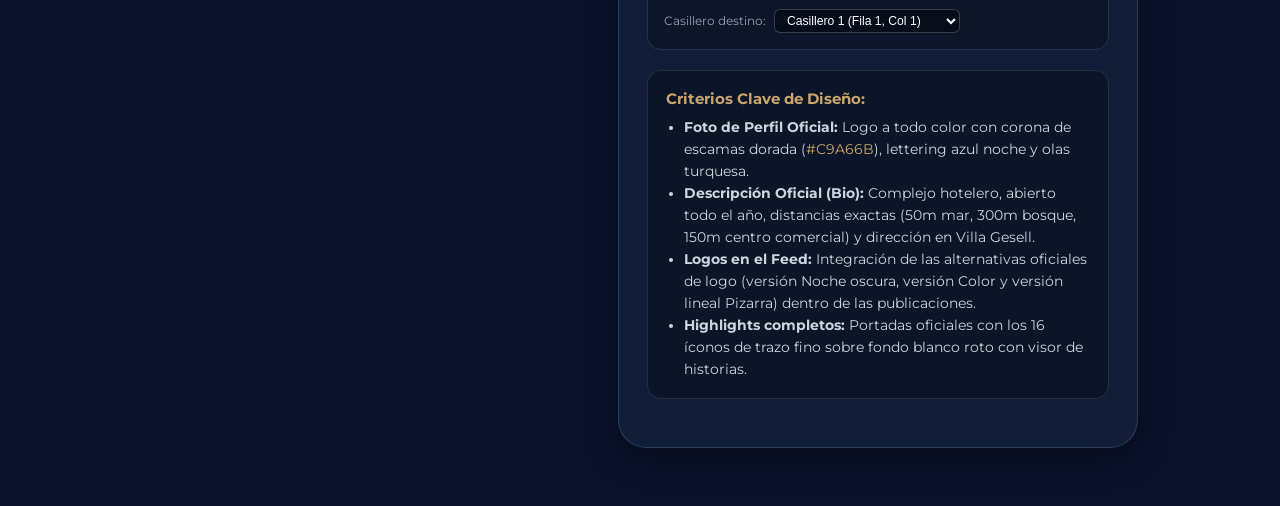
==== commit 962ea85e: "fix(simulator): sincronizacion simultanea mobile-desktop y correccion de z-index de historias en ful" ====
--- a/instagram/index.html
+++ b/instagram/index.html
@@ -98,9 +98,9 @@
     .gallery-picker-modal {
       position: fixed;
       inset: 0;
-      background: rgba(0, 0, 0, 0.85);
+      background: rgba(0, 0, 0, 0.88);
       backdrop-filter: blur(10px);
-      z-index: 3000;
+      z-index: 9996 !important;
       display: none;
       align-items: center;
       justify-content: center;
@@ -2202,9 +2202,9 @@
     .profile-story-modal {
       position: fixed;
       inset: 0;
-      background: rgba(0, 0, 0, 0.88);
+      background: rgba(0, 0, 0, 0.92);
       backdrop-filter: blur(14px);
-      z-index: 2500;
+      z-index: 9999 !important;
       display: none;
       align-items: center;
       justify-content: center;
@@ -2629,6 +2629,55 @@
     }
     body.simulator-fullscreen-active .btn-exit-fullscreen-floating {
       display: inline-flex;
+    }
+
+
+    /* ==========================================================================
+       CORRECCIÓN DE APILAMIENTO EN MODO FULLSCREEN: HISTORIAS Y MODALES AL FRENTE
+       ========================================================================== */
+    body.simulator-fullscreen-active .profile-story-modal {
+      z-index: 9999 !important;
+    }
+    body.simulator-fullscreen-active .story-viewer-modal {
+      z-index: 9998 !important;
+    }
+    body.simulator-fullscreen-active .gallery-picker-modal {
+      z-index: 9996 !important;
+    }
+    body.simulator-fullscreen-active .post-modal {
+      z-index: 9995 !important;
+    }
+
+    /* Ocultar barra flotante y botón salir de fullscreen cuando una historia o modal está activo */
+    body.simulator-fullscreen-active.modal-open .btn-exit-fullscreen-floating,
+    body.simulator-fullscreen-active.modal-open .phone-bottom-actions-bar,
+    body.simulator-fullscreen-active:has(.profile-story-modal.active) .btn-exit-fullscreen-floating,
+    body.simulator-fullscreen-active:has(.profile-story-modal.active) .phone-bottom-actions-bar,
+    body.simulator-fullscreen-active:has(.story-viewer-modal.active) .btn-exit-fullscreen-floating,
+    body.simulator-fullscreen-active:has(.story-viewer-modal.active) .phone-bottom-actions-bar,
+    body.simulator-fullscreen-active:has(.post-modal.active) .btn-exit-fullscreen-floating,
+    body.simulator-fullscreen-active:has(.post-modal.active) .phone-bottom-actions-bar {
+      opacity: 0 !important;
+      pointer-events: none !important;
+      visibility: hidden !important;
+      transition: opacity 0.2s ease, visibility 0.2s ease;
+    }
+
+    /* En modo Fullscreen móvil (< 600px), las historias ocupan el 100% de la pantalla nativa */
+    @media (max-width: 600px) {
+      body.simulator-fullscreen-active .profile-story-modal,
+      body.simulator-fullscreen-active .story-viewer-modal {
+        padding: 0 !important;
+      }
+      body.simulator-fullscreen-active .profile-story-box,
+      body.simulator-fullscreen-active .story-viewer-box {
+        width: 100vw !important;
+        max-width: 100vw !important;
+        height: 100vh !important;
+        max-height: 100vh !important;
+        border-radius: 0 !important;
+        border: none !important;
+      }
     }
 
 </style>
@@ -3990,24 +4039,9 @@
     // Persistencia en LocalStorage (Guarda configuración en el navegador para sincronización)
     const STORAGE_KEY = 'nereidas_simulator_state_v2';
 
+        // Sincronización Simultánea: guarda y emite a través de todas las capas
     function saveSimulatorState(showToast = true) {
-      try {
-        const state = {
-          activePaletteKey,
-          currentPaletteColors,
-          currentTypographyColors,
-          postsStateA,
-          postsStateB,
-          currentMode,
-          timestamp: new Date().toISOString()
-        };
-        localStorage.setItem(STORAGE_KEY, JSON.stringify(state));
-        if (showToast) {
-          showSyncToast('¡Configuración guardada y sincronizada correctamente!');
-        }
-      } catch (err) {
-        console.warn('LocalStorage no disponible o bloqueado:', err);
-      }
+      return saveAllSimulatorData(showToast);
     }
 
     function loadSimulatorState() {
@@ -4096,6 +4130,7 @@
       currentList[fromIdx] = currentList[toIdx];
       currentList[toIdx] = temp;
       renderGrid(currentMode);
+      saveSimulatorState(false);
 
       requestAnimationFrame(() => {
         const posts = document.querySelectorAll('.ig-post');
@@ -4561,7 +4596,7 @@
 
     function closePostModal(e) {
       if (e.target.id === 'post-modal') {
-        document.getElementById('post-modal').classList.remove('active');
+        document.getElementById('post-modal').classList.remove('active'); document.body.classList.remove('modal-open');
       }
     }
     function closePostModalDirect() {
@@ -4630,7 +4665,7 @@
     }
     function closeStoryModalDirect() {
       if (storyTimeout) clearTimeout(storyTimeout);
-      document.getElementById('story-modal').classList.remove('active');
+      document.getElementById('story-modal').classList.remove('active'); document.body.classList.remove('modal-open');
     }
 
     // Alternar seguir
@@ -4948,8 +4983,43 @@
     /* ==========================================================================
        LÓGICA DE BOTÓN GUARDAR CAMBIOS & PANTALLA COMPLETA (FULLSCREEN MOBILE)
        ========================================================================== */
+    /* ==========================================================================
+       SISTEMA DE SINCRONIZACIÓN SIMULTÁNEA: MOBILE & DESKTOP (CROSS-DEVICE & TABS)
+       ========================================================================== */
+    const API_STATE_URL = '/api/simulator-state';
+    let lastLocalTimestamp = 0;
+    let isApplyingExternalSync = false;
+
+    // BroadcastChannel para sincronizar en tiempo real simultáneo entre pestañas y ventanas
+    let simulatorBroadcast = null;
+    try {
+      if (typeof window !== 'undefined' && 'BroadcastChannel' in window) {
+        simulatorBroadcast = new BroadcastChannel('nereidas_simulator_sync_channel');
+        simulatorBroadcast.onmessage = (event) => {
+          if (event && event.data && event.data.type === 'SYNC_STATE_UPDATE') {
+            applyReceivedState(event.data.state, false, 'Broadcast');
+          }
+        };
+      }
+    } catch (e) {
+      console.warn('BroadcastChannel no disponible:', e);
+    }
+
+    // Listener de Storage Event para ventanas/pestañas del mismo origen
+    window.addEventListener('storage', (e) => {
+      if (e.key === STORAGE_KEY && e.newValue) {
+        try {
+          const parsed = JSON.parse(e.newValue);
+          applyReceivedState(parsed, false, 'StorageEvent');
+        } catch (err) {}
+      }
+    });
+
     function saveAllSimulatorData(showToast = true) {
       try {
+        const nowTs = Date.now();
+        lastLocalTimestamp = nowTs;
+
         const state = {
           activePaletteKey,
           currentPaletteColors,
@@ -4957,44 +5027,165 @@
           postsStateA,
           postsStateB,
           currentMode,
-          timestamp: new Date().toISOString()
+          timestamp: new Date(nowTs).toISOString(),
+          numericTimestamp: nowTs
         };
 
+        // 1. Guardar en LocalStorage local
         localStorage.setItem(STORAGE_KEY, JSON.stringify(state));
 
-        // Actualizar visualmente botón y etiqueta de estado
-        const btn = document.getElementById('btn-save-all-simulator');
-        const btnText = document.getElementById('btn-save-text');
-        const statusEl = document.getElementById('save-status-text');
-        const statusWrap = document.getElementById('save-status-info');
-
-        if (btn && btnText) {
-          btn.classList.add('saved');
-          btnText.textContent = '✓ ¡Guardado!';
-          setTimeout(() => {
-            btn.classList.remove('saved');
-            btnText.textContent = 'Guardar Cambios';
-          }, 2200);
+        // 2. Emitir a BroadcastChannel para impacto simultáneo instantáneo en otras vistas (mobile/desktop)
+        if (simulatorBroadcast) {
+          try {
+            simulatorBroadcast.postMessage({
+              type: 'SYNC_STATE_UPDATE',
+              state
+            });
+          } catch (e) {}
         }
 
-        const now = new Date();
-        const timeStr = now.toLocaleTimeString([], { hour: '2-digit', minute: '2-digit' });
-        if (statusEl) {
-          statusEl.textContent = '✓ Guardado en base de datos: Hoy ' + timeStr + ' hs';
-        }
-        if (statusWrap) {
-          statusWrap.classList.add('highlight');
-          setTimeout(() => statusWrap.classList.remove('highlight'), 3000);
-        }
+        // 3. Enviar a la API del servidor para sincronización cross-device (PC <-> Celular)
+        syncStateToServer(state);
+
+        // 4. Actualizar visualmente botón y etiqueta de estado
+        updateSaveUI(new Date(nowTs));
 
         if (showToast) {
-          showSyncToast('✓ ¡Orden, colores, fotos e info guardados en la base de datos local!');
+          showSyncToast('✓ ¡Cambios guardados e impactados en simultáneo (Mobile & Desktop)!');
         }
       } catch (err) {
         console.error('Error al guardar datos del simulador:', err);
-        showSyncToast('Error al guardar datos');
-      }
-    }
+        if (showToast) showSyncToast('Error al guardar datos');
+      }
+    }
+
+    function updateSaveUI(dateObj) {
+      const btn = document.getElementById('btn-save-all-simulator');
+      const btnText = document.getElementById('btn-save-text');
+      const statusEl = document.getElementById('save-status-text');
+      const statusWrap = document.getElementById('save-status-info');
+
+      if (btn && btnText) {
+        btn.classList.add('saved');
+        btnText.textContent = '✓ ¡Sincronizado!';
+        setTimeout(() => {
+          btn.classList.remove('saved');
+          btnText.textContent = 'Guardar Cambios';
+        }, 2200);
+      }
+
+      const timeStr = dateObj.toLocaleTimeString([], { hour: '2-digit', minute: '2-digit' });
+      if (statusEl) {
+        statusEl.textContent = '✓ Sincronizado en simultáneo (Mobile & Desktop): Hoy ' + timeStr + ' hs';
+      }
+      if (statusWrap) {
+        statusWrap.classList.add('highlight');
+        setTimeout(() => statusWrap.classList.remove('highlight'), 3000);
+      }
+    }
+
+    // Aplicar estado recibido desde otra vista (mobile/desktop/servidor)
+    function applyReceivedState(state, showToast = true, source = 'remoto') {
+      if (!state || isApplyingExternalSync) return;
+      isApplyingExternalSync = true;
+
+      try {
+        if (state.activePaletteKey && PALETTES[state.activePaletteKey]) {
+          activePaletteKey = state.activePaletteKey;
+        }
+        if (state.currentPaletteColors) {
+          currentPaletteColors = { ...state.currentPaletteColors };
+        }
+        if (state.currentTypographyColors) {
+          currentTypographyColors = { ...state.currentTypographyColors };
+        }
+        if (state.postsStateA && Array.isArray(state.postsStateA) && state.postsStateA.length >= 30) {
+          postsStateA = state.postsStateA;
+        }
+        if (state.postsStateB && Array.isArray(state.postsStateB) && state.postsStateB.length >= 30) {
+          postsStateB = state.postsStateB;
+        }
+        if (state.currentMode) {
+          currentMode = state.currentMode;
+        }
+
+        if (state.numericTimestamp) {
+          lastLocalTimestamp = Math.max(lastLocalTimestamp, state.numericTimestamp);
+        }
+
+        // Refrescar DOM y componentes
+        document.querySelectorAll('.palette-preset-card').forEach(card => card.classList.remove('active'));
+        const activeCard = document.getElementById('preset-card-' + activePaletteKey);
+        if (activeCard) activeCard.classList.add('active');
+
+        const badge = document.getElementById('active-palette-badge');
+        if (badge && PALETTES[activePaletteKey]) badge.textContent = PALETTES[activePaletteKey].name + ' Activa';
+
+        applyPaletteToDOM();
+        renderGrid(currentMode);
+
+        if (state.timestamp) {
+          const d = new Date(state.timestamp);
+          const timeStr = d.toLocaleTimeString([], { hour: '2-digit', minute: '2-digit' });
+          const statusEl = document.getElementById('save-status-text');
+          if (statusEl) statusEl.textContent = '✓ Sincronizado simultáneamente: ' + timeStr + ' hs';
+        }
+
+        if (showToast) {
+          showSyncToast('⚡ Vista sincronizada en simultáneo (' + source + ')');
+        }
+      } catch (err) {
+        console.error('Error al aplicar estado recibido:', err);
+      } finally {
+        isApplyingExternalSync = false;
+      }
+    }
+
+    // Sincronización con el Servidor / Vercel API
+    async function syncStateToServer(state) {
+      try {
+        const res = await fetch(API_STATE_URL, {
+          method: 'POST',
+          headers: { 'Content-Type': 'application/json' },
+          body: JSON.stringify(state)
+        });
+        if (res.ok) {
+          const json = await res.json();
+          if (json.timestamp) lastLocalTimestamp = Math.max(lastLocalTimestamp, json.timestamp);
+        }
+      } catch (e) {
+        // Silencioso si no hay conexión
+      }
+    }
+
+    async function fetchStateFromServer() {
+      try {
+        const res = await fetch(API_STATE_URL, { cache: 'no-cache' });
+        if (!res.ok) return;
+        const data = await res.json();
+        if (data.ok && data.hasData && data.state) {
+          const s = data.state;
+          const remoteTime = s.numericTimestamp || (s.timestamp ? new Date(s.timestamp).getTime() : 0);
+          if (remoteTime > lastLocalTimestamp) {
+            applyReceivedState(s, true, 'Servidor Cloud');
+          }
+        }
+      } catch (e) {}
+    }
+
+    // Comprobación periódica para actualización entre dispositivos (cada 4 seg y al cambiar visibilidad)
+    setInterval(() => {
+      fetchStateFromServer();
+    }, 4000);
+
+    window.addEventListener('focus', () => {
+      fetchStateFromServer();
+    });
+    document.addEventListener('visibilitychange', () => {
+      if (document.visibilityState === 'visible') {
+        fetchStateFromServer();
+      }
+    });
 
     function toggleSimulatorFullscreen() {
       if (document.body.classList.contains('simulator-fullscreen-active')) {
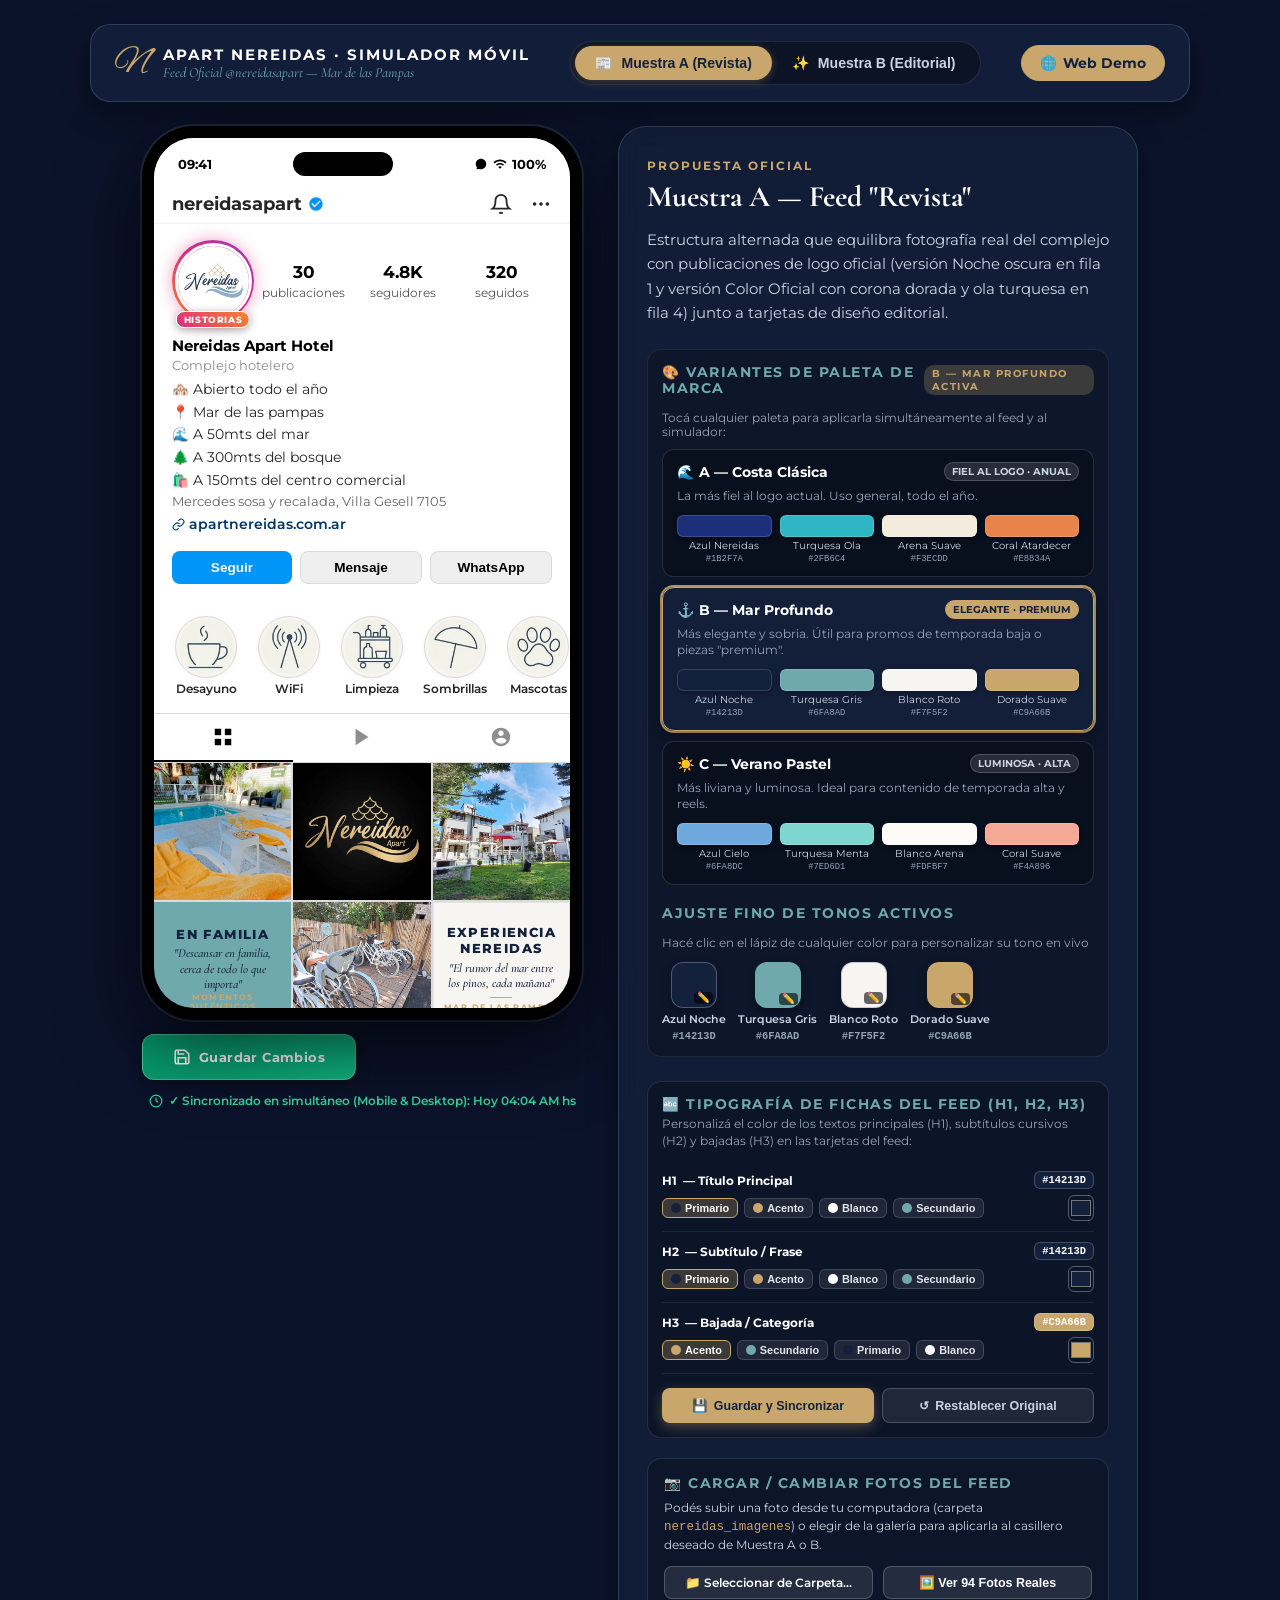
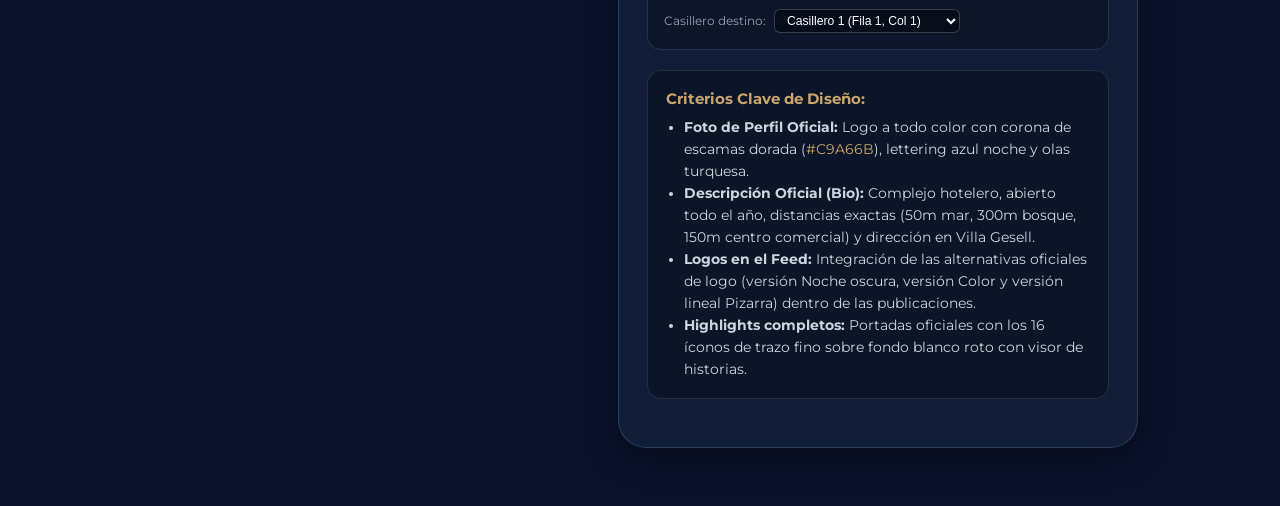
==== commit 5d08faaa: "feat(branding): actualizar favicon con nueva imagen oficial de isotipo N y olas" ====
--- a/instagram/index.html
+++ b/instagram/index.html
@@ -6,7 +6,8 @@
   <title>Simulación Instagram Feed — Apart Nereidas | Muestra A & B</title>
   
   <meta name="description" content="Simulación interactiva para el perfil y feed de Instagram de Apart Nereidas en Mar de las Pampas. Muestras A y B con identidad de marca y fotos reales.">
-  <link rel="icon" type="image/png" href="../logo.png">
+  <link rel="icon" type="image/png" href="../favicon.png">
+  <link rel="apple-touch-icon" href="../favicon.png">
 
   <!-- Tipografías Oficiales de la Identidad de Marca -->
   <link rel="preconnect" href="https://fonts.googleapis.com">
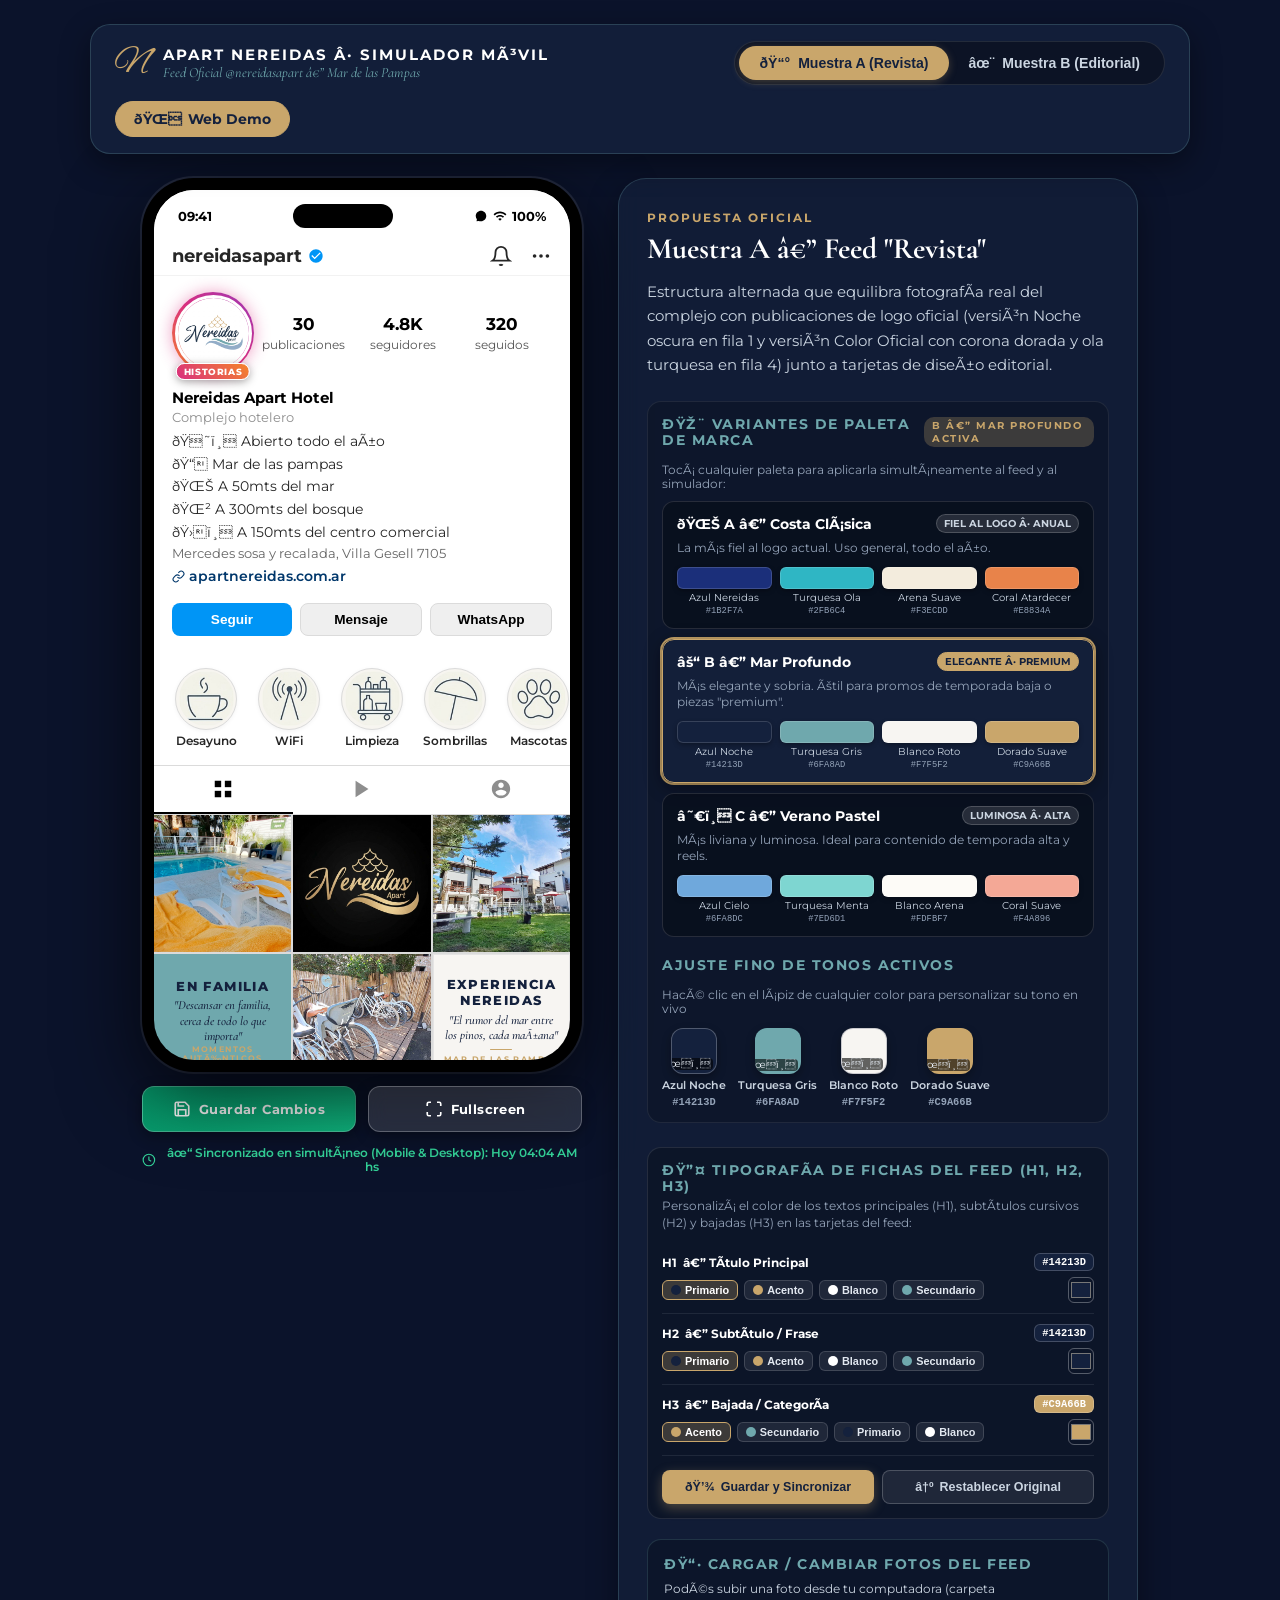
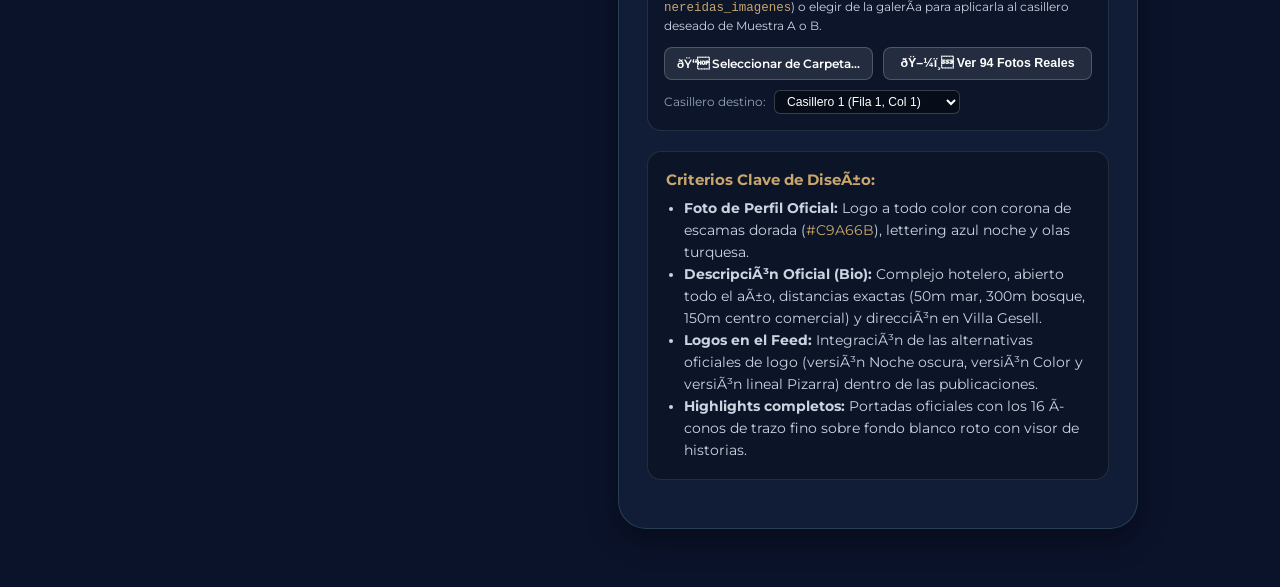
==== commit 9e1ad323: "fix: actualizar numero de WhatsApp a +5492255415282 en todos los archivos" ====
--- a/instagram/index.html
+++ b/instagram/index.html
@@ -1,22 +1,22 @@
-<!DOCTYPE html>
+﻿<!DOCTYPE html>
 <html lang="es">
 <head>
   <meta charset="UTF-8">
   <meta name="viewport" content="width=device-width, initial-scale=1.0">
-  <title>Simulación Instagram Feed — Apart Nereidas | Muestra A & B</title>
+  <title>SimulaciÃ³n Instagram Feed â€” Apart Nereidas | Muestra A & B</title>
   
-  <meta name="description" content="Simulación interactiva para el perfil y feed de Instagram de Apart Nereidas en Mar de las Pampas. Muestras A y B con identidad de marca y fotos reales.">
+  <meta name="description" content="SimulaciÃ³n interactiva para el perfil y feed de Instagram de Apart Nereidas en Mar de las Pampas. Muestras A y B con identidad de marca y fotos reales.">
   <link rel="icon" type="image/png" href="../favicon.png">
   <link rel="apple-touch-icon" href="../favicon.png">
 
-  <!-- Tipografías Oficiales de la Identidad de Marca -->
+  <!-- TipografÃ­as Oficiales de la Identidad de Marca -->
   <link rel="preconnect" href="https://fonts.googleapis.com">
   <link rel="preconnect" href="https://fonts.gstatic.com" crossorigin>
   <link href="https://fonts.googleapis.com/css2?family=Alex+Brush&family=Cormorant+Garamond:ital,wght@0,500;0,600;1,400;1,500;1,600&family=Montserrat:wght@400;500;600;700;800&display=swap" rel="stylesheet">
 
   <style>
     :root {
-      /* Paleta Opción B — Mar Profundo */
+      /* Paleta OpciÃ³n B â€” Mar Profundo */
       --azul-noche: #14213D;
       --turquesa-grisaceo: #6FA8AD;
       --blanco-roto: #F7F5F2;
@@ -32,7 +32,7 @@
       --ig-btn-active: #0095F6;
       --ig-gradient: linear-gradient(45deg, #F58529, #D92E7F, #9B36B7);
 
-      /* Tipografías */
+      /* TipografÃ­as */
       --font-script: 'Alex Brush', cursive;
       --font-serif: 'Cormorant Garamond', Georgia, serif;
       --font-sans: 'Montserrat', -apple-system, BlinkMacSystemFont, 'Segoe UI', Roboto, Helvetica, Arial, sans-serif;
@@ -52,7 +52,7 @@
     }
 
     
-    /* Ancho Máximo para que el Simulador y el Panel se ubiquen lado a lado */
+    /* Ancho MÃ¡ximo para que el Simulador y el Panel se ubiquen lado a lado */
     .main-workspace {
       max-width: 1240px !important;
       justify-content: center !important;
@@ -95,7 +95,7 @@
       transform: translateY(-1px);
     }
 
-    /* Modal Explorador de Galería Nereidas */
+    /* Modal Explorador de GalerÃ­a Nereidas */
     .gallery-picker-modal {
       position: fixed;
       inset: 0;
@@ -474,7 +474,7 @@
       gap: 4px;
     }
 
-    /* Botones de Acción de Perfil */
+    /* Botones de AcciÃ³n de Perfil */
     .ig-action-buttons {
       display: flex;
       gap: 8px;
@@ -512,7 +512,7 @@
       border-bottom: 1px solid var(--ig-border);
       scrollbar-width: none;
       -webkit-overflow-scrolling: touch;
-      flex-shrink: 0; /* CRUCIAL: Previene compresión vertical */
+      flex-shrink: 0; /* CRUCIAL: Previene compresiÃ³n vertical */
       background: #FFFFFF;
       min-height: 108px;
       align-items: flex-start;
@@ -888,7 +888,7 @@
       opacity: 0.9;
     }
 
-    /* Tarjetas Gráficas de Identidad de Marca dentro del Feed */
+    /* Tarjetas GrÃ¡ficas de Identidad de Marca dentro del Feed */
     .card-post {
       width: 100%;
       height: 100%;
@@ -920,7 +920,7 @@
       color: var(--azul-noche);
     }
 
-    /* Tipografías dentro de las tarjetas */
+    /* TipografÃ­as dentro de las tarjetas */
     .card-post .text-script {
       font-family: var(--font-script);
       line-height: 1.1;
@@ -1002,7 +1002,7 @@
       margin-bottom: 5px;
     }
 
-    /* Grilla de 4 Íconos 2x2 en Tarjeta */
+    /* Grilla de 4 Ãconos 2x2 en Tarjeta */
     .icons-2x2 {
       display: grid;
       grid-template-columns: 1fr 1fr;
@@ -1061,7 +1061,7 @@
       font-weight: 600;
     }
 
-    /* Panel Lateral de Información y Paleta */
+    /* Panel Lateral de InformaciÃ³n y Paleta */
     .side-info-panel {
       flex: 1;
       min-width: 320px;
@@ -1493,9 +1493,9 @@
       box-shadow: 0 4px 15px rgba(201, 166, 107, 0.4);
     }
   
-    /* --- Sistema Dinámico de Paletas y Tipografía de Fichas (H1, H2, H3) --- */
+    /* --- Sistema DinÃ¡mico de Paletas y TipografÃ­a de Fichas (H1, H2, H3) --- */
     :root {
-      /* Paleta Activa (Por defecto: Paleta B — Mar Profundo) */
+      /* Paleta Activa (Por defecto: Paleta B â€” Mar Profundo) */
       --color-primario: #14213D;
       --color-secundario: #6FA8AD;
       --color-claro: #F7F5F2;
@@ -1507,7 +1507,7 @@
       --blanco-roto: var(--color-claro);
       --dorado-suave: var(--color-acento);
 
-      /* Tipografía de Fichas del Feed */
+      /* TipografÃ­a de Fichas del Feed */
       --card-h1-color: var(--color-primario);
       --card-h2-color: var(--color-primario);
       --card-h3-color: var(--color-acento);
@@ -1610,7 +1610,7 @@
       font-family: monospace;
     }
 
-    /* Caja de Controles Tipográficos de Fichas (H1, H2, H3) */
+    /* Caja de Controles TipogrÃ¡ficos de Fichas (H1, H2, H3) */
     .typography-controls-box {
       background: rgba(0, 0, 0, 0.24);
       border: 1px solid rgba(255, 255, 255, 0.1);
@@ -1709,7 +1709,7 @@
       padding: 0;
     }
 
-    /* Acciones de Sincronización */
+    /* Acciones de SincronizaciÃ³n */
     .sync-actions-row {
       display: flex;
       gap: 8px;
@@ -1778,7 +1778,7 @@
       pointer-events: auto;
     }
 
-    /* Jerarquía Tipográfica H1, H2, H3 en Fichas del Feed */
+    /* JerarquÃ­a TipogrÃ¡fica H1, H2, H3 en Fichas del Feed */
     .card-post h1, .card-post .card-h1, .card-post .text-bold-title {
       font-family: var(--font-sans);
       font-weight: 800;
@@ -1836,7 +1836,7 @@
       color: var(--card-h2-dark, #FFFFFF) !important;
     }
 
-    /* Estilos según Tipo de Tarjeta */
+    /* Estilos segÃºn Tipo de Tarjeta */
     .card-azul, .card-primario {
       background-color: var(--color-primario) !important;
       color: #FFFFFF !important;
@@ -2565,7 +2565,7 @@
       padding: 0 12px 10px 12px !important;
     }
 
-    /* En pantallas móviles (< 600px), Fullscreen es 100% experiencia nativa */
+    /* En pantallas mÃ³viles (< 600px), Fullscreen es 100% experiencia nativa */
     @media (max-width: 600px) {
       body.simulator-fullscreen-active .phone-column-wrapper {
         padding: 0 !important;
@@ -2603,7 +2603,7 @@
       }
     }
 
-    /* Botón flotante para salir de Fullscreen en desktop */
+    /* BotÃ³n flotante para salir de Fullscreen en desktop */
     .btn-exit-fullscreen-floating {
       position: fixed;
       top: 16px;
@@ -2634,7 +2634,7 @@
 
 
     /* ==========================================================================
-       CORRECCIÓN DE APILAMIENTO EN MODO FULLSCREEN: HISTORIAS Y MODALES AL FRENTE
+       CORRECCIÃ“N DE APILAMIENTO EN MODO FULLSCREEN: HISTORIAS Y MODALES AL FRENTE
        ========================================================================== */
     body.simulator-fullscreen-active .profile-story-modal {
       z-index: 9999 !important;
@@ -2649,7 +2649,7 @@
       z-index: 9995 !important;
     }
 
-    /* Ocultar barra flotante y botón salir de fullscreen cuando una historia o modal está activo */
+    /* Ocultar barra flotante y botÃ³n salir de fullscreen cuando una historia o modal estÃ¡ activo */
     body.simulator-fullscreen-active.modal-open .btn-exit-fullscreen-floating,
     body.simulator-fullscreen-active.modal-open .phone-bottom-actions-bar,
     body.simulator-fullscreen-active:has(.profile-story-modal.active) .btn-exit-fullscreen-floating,
@@ -2664,7 +2664,7 @@
       transition: opacity 0.2s ease, visibility 0.2s ease;
     }
 
-    /* En modo Fullscreen móvil (< 600px), las historias ocupan el 100% de la pantalla nativa */
+    /* En modo Fullscreen mÃ³vil (< 600px), las historias ocupan el 100% de la pantalla nativa */
     @media (max-width: 600px) {
       body.simulator-fullscreen-active .profile-story-modal,
       body.simulator-fullscreen-active .story-viewer-modal {
@@ -2692,24 +2692,24 @@
       <div class="brand-group">
         <span class="brand-badge-logo">N</span>
         <div class="brand-info">
-          <div class="brand-title-top">Apart Nereidas · Simulador Móvil</div>
-          <div class="brand-sub-top">Feed Oficial @nereidasapart — Mar de las Pampas</div>
+          <div class="brand-title-top">Apart Nereidas Â· Simulador MÃ³vil</div>
+          <div class="brand-sub-top">Feed Oficial @nereidasapart â€” Mar de las Pampas</div>
         </div>
       </div>
 
       <!-- Switcher de Muestras -->
       <div class="samples-switcher" role="tablist">
         <button class="sample-btn active" id="btn-muestra-a" onclick="switchMode('muestra-a')" role="tab">
-          <span>📰</span> Muestra A (Revista)
+          <span>ðŸ“°</span> Muestra A (Revista)
         </button>
         <button class="sample-btn" id="btn-muestra-b" onclick="switchMode('muestra-b')" role="tab">
-          <span>✨</span> Muestra B (Editorial)
+          <span>âœ¨</span> Muestra B (Editorial)
         </button>
       </div>
 
       <div class="nav-links-group">
         <a href="../index.html" class="nav-btn" style="background: var(--dorado-suave); color: var(--azul-noche); font-weight: 700; border-color: var(--dorado-suave);" title="Volver a la Web Demo principal">
-          <span>🌐</span> Web Demo
+          <span>ðŸŒ</span> Web Demo
         </a>
       </div>
     </header>
@@ -2717,14 +2717,14 @@
   <!-- Espacio Principal de Trabajo -->
   <main class="main-workspace">
 
-    <!-- Contenedor de la Columna del Móvil -->
+    <!-- Contenedor de la Columna del MÃ³vil -->
     <div class="phone-column-wrapper" id="phone-column-wrapper">
       
-      <!-- Simulador de Teléfono Celular (Vistas A y B) -->
+      <!-- Simulador de TelÃ©fono Celular (Vistas A y B) -->
     <div class="phone-mockup" id="phone-container">
       <div class="phone-screen">
         
-        <!-- Barra de Estado del Móvil -->
+        <!-- Barra de Estado del MÃ³vil -->
         <div class="phone-status-bar">
           <span>09:41</span>
           <div class="dynamic-island"></div>
@@ -2747,7 +2747,7 @@
           </div>
         </div>
 
-        <!-- Información del Perfil -->
+        <!-- InformaciÃ³n del Perfil -->
         <div class="ig-profile-info">
           <div class="ig-stats-row">
             <div class="ig-avatar-wrap" onclick="openProfileStories()" title="Tocar para ver historias del perfil (Videos Reels)">
@@ -2777,11 +2777,11 @@
           <div class="ig-bio" id="ig-profile-bio">
             <div class="brand-title">Nereidas Apart Hotel</div>
             <div class="category-label">Complejo hotelero</div>
-            <p>🏘️ Abierto todo el año</p>
-            <p>📍 Mar de las pampas</p>
-            <p>🌊 A 50mts del mar</p>
-            <p>🌲 A 300mts del bosque</p>
-            <p>🛍️ A 150mts del centro comercial</p>
+            <p>ðŸ˜ï¸ Abierto todo el aÃ±o</p>
+            <p>ðŸ“ Mar de las pampas</p>
+            <p>ðŸŒŠ A 50mts del mar</p>
+            <p>ðŸŒ² A 300mts del bosque</p>
+            <p>ðŸ›ï¸ A 150mts del centro comercial</p>
             <p style="color: #666666; font-size: 0.8rem; margin-top: 3px;">Mercedes sosa y recalada, Villa Gesell 7105</p>
             <a href="https://apartnereidas.com.ar" target="_blank" rel="noopener">
               <svg viewBox="0 0 24 24" width="13" height="13" fill="none" stroke="currentColor" stroke-width="2"><path d="M10 13a5 5 0 0 0 7.54.54l3-3a5 5 0 0 0-7.07-7.07l-1.72 1.71"/><path d="M14 11a5 5 0 0 0-7.54-.54l-3 3a5 5 0 0 0 7.07 7.07l1.71-1.71"/></svg>
@@ -2789,7 +2789,7 @@
             </a>
           </div>
 
-          <!-- Botones de Acción -->
+          <!-- Botones de AcciÃ³n -->
           <div class="ig-action-buttons">
             <button class="ig-btn primary" id="btn-follow" onclick="toggleFollow()">Seguir</button>
             <button class="ig-btn" onclick="openWhatsAppContact()">Mensaje</button>
@@ -2797,12 +2797,12 @@
           </div>
         </div>
 
-        <!-- Stories Highlights Bar (16 Íconos Oficiales Extraídos) -->
+        <!-- Stories Highlights Bar (16 Ãconos Oficiales ExtraÃ­dos) -->
         <div class="ig-highlights-reel" id="ig-highlights-reel">
-          <!-- Generado dinámicamente con las 16 portadas oficiales -->
+          <!-- Generado dinÃ¡micamente con las 16 portadas oficiales -->
         </div>
 
-        <!-- Pestañas del Feed -->
+        <!-- PestaÃ±as del Feed -->
         <div class="ig-tabs">
           <button class="ig-tab-btn active" title="Grilla de fotos">
             <svg viewBox="0 0 24 24"><rect x="3" y="3" width="7" height="7"/><rect x="14" y="3" width="7" height="7"/><rect x="14" y="14" width="7" height="7"/><rect x="3" y="14" width="7" height="7"/></svg>
@@ -2817,7 +2817,7 @@
 
         <!-- Grilla de 15 Publicaciones -->
         <div class="ig-grid-posts" id="ig-grid-posts">
-          <!-- Generado dinámicamente según Muestra A o Muestra B -->
+          <!-- Generado dinÃ¡micamente segÃºn Muestra A o Muestra B -->
         </div>
 
       </div>
@@ -2830,14 +2830,14 @@
         <span id="btn-save-text">Guardar Cambios</span>
       </button>
 
-      <button type="button" class="btn-simulator-action btn-fullscreen" id="btn-toggle-fullscreen" onclick="toggleSimulatorFullscreen()" title="Visualizar a pantalla completa en versión móvil">
+      <button type="button" class="btn-simulator-action btn-fullscreen" id="btn-toggle-fullscreen" onclick="toggleSimulatorFullscreen()" title="Visualizar a pantalla completa en versiÃ³n mÃ³vil">
         <svg id="fs-icon-enter" viewBox="0 0 24 24" width="18" height="18" fill="none" stroke="currentColor" stroke-width="2.2"><path d="M8 3H5a2 2 0 0 0-2 2v3m18 0V5a2 2 0 0 0-2-2h-3m0 18h3a2 2 0 0 0 2-2v-3M3 16v3a2 2 0 0 0 2 2h3"/></svg>
         <svg id="fs-icon-exit" style="display:none;" viewBox="0 0 24 24" width="18" height="18" fill="none" stroke="currentColor" stroke-width="2.2"><path d="M8 3v3a2 2 0 0 1-2 2H3m18 0h-3a2 2 0 0 1-2-2V3m0 18v-3a2 2 0 0 1 2-2h3M3 16h3a2 2 0 0 1 2 2v3"/></svg>
         <span id="btn-fullscreen-text">Fullscreen</span>
       </button>
     </div>
 
-    <!-- Notificación de Estado de Persistencia -->
+    <!-- NotificaciÃ³n de Estado de Persistencia -->
     <div class="save-status-info" id="save-status-info">
       <svg viewBox="0 0 24 24" width="14" height="14" fill="none" stroke="currentColor" stroke-width="2"><circle cx="12" cy="12" r="10"/><polyline points="12 6 12 12 16 14"/></svg>
       <span id="save-status-text">Datos sincronizados con la base de datos local</span>
@@ -2845,12 +2845,12 @@
 
   </div> <!-- Fin phone-column-wrapper -->
 
-    <!-- Panel Lateral de Información de Marca & Criterios -->
+    <!-- Panel Lateral de InformaciÃ³n de Marca & Criterios -->
     <div class="side-info-panel" id="side-panel">
       <span class="side-tag" id="panel-tag">Propuesta Oficial</span>
-      <h2 class="side-title" id="panel-title">Muestra A — Feed "Revista"</h2>
+      <h2 class="side-title" id="panel-title">Muestra A â€” Feed "Revista"</h2>
       <p class="side-desc" id="panel-desc">
-        Estructura alternada que equilibra fotografía real del complejo con publicaciones de logo oficial (versión Noche oscura en fila 1 y versión Color Oficial con corona dorada y ola turquesa en fila 4) junto a tarjetas de diseño editorial.
+        Estructura alternada que equilibra fotografÃ­a real del complejo con publicaciones de logo oficial (versiÃ³n Noche oscura en fila 1 y versiÃ³n Color Oficial con corona dorada y ola turquesa en fila 4) junto a tarjetas de diseÃ±o editorial.
       </p>
 
       
@@ -2858,21 +2858,21 @@
       <div class="palette-box">
         <div class="palette-header" style="margin-bottom: 10px;">
           <h4 style="display: flex; align-items: center; justify-content: space-between;">
-            <span>🎨 Variantes de Paleta de Marca</span>
-            <span id="active-palette-badge" class="badge-tag" style="font-size: 0.65rem; background: rgba(201,166,107,0.25); color: var(--dorado-suave); padding: 2px 8px; border-radius: 10px;">Opción B Activa</span>
+            <span>ðŸŽ¨ Variantes de Paleta de Marca</span>
+            <span id="active-palette-badge" class="badge-tag" style="font-size: 0.65rem; background: rgba(201,166,107,0.25); color: var(--dorado-suave); padding: 2px 8px; border-radius: 10px;">OpciÃ³n B Activa</span>
           </h4>
-          <span class="palette-subtitle">Tocá cualquier paleta para aplicarla simultáneamente al feed y al simulador:</span>
+          <span class="palette-subtitle">TocÃ¡ cualquier paleta para aplicarla simultÃ¡neamente al feed y al simulador:</span>
         </div>
 
         <div class="palette-presets-container">
           
-          <!-- Paleta A: Costa Clásica -->
-          <div class="palette-preset-card" id="preset-card-costa-clasica" onclick="switchPalettePreset('costa-clasica')" title="Seleccionar Paleta A: Costa Clásica">
+          <!-- Paleta A: Costa ClÃ¡sica -->
+          <div class="palette-preset-card" id="preset-card-costa-clasica" onclick="switchPalettePreset('costa-clasica')" title="Seleccionar Paleta A: Costa ClÃ¡sica">
             <div class="preset-card-header">
-              <span class="preset-card-title">🌊 A — Costa Clásica</span>
-              <span class="preset-card-badge">Fiel al Logo · Anual</span>
+              <span class="preset-card-title">ðŸŒŠ A â€” Costa ClÃ¡sica</span>
+              <span class="preset-card-badge">Fiel al Logo Â· Anual</span>
             </div>
-            <p class="preset-card-desc">La más fiel al logo actual. Uso general, todo el año.</p>
+            <p class="preset-card-desc">La mÃ¡s fiel al logo actual. Uso general, todo el aÃ±o.</p>
             <div class="preset-swatches-row">
               <div class="preset-swatch-item">
                 <div class="preset-swatch-color" style="background: #1B2F7A;"></div>
@@ -2900,10 +2900,10 @@
           <!-- Paleta B: Mar Profundo (Activa Oficial) -->
           <div class="palette-preset-card active" id="preset-card-mar-profundo" onclick="switchPalettePreset('mar-profundo')" title="Seleccionar Paleta B: Mar Profundo">
             <div class="preset-card-header">
-              <span class="preset-card-title">⚓ B — Mar Profundo</span>
-              <span class="preset-card-badge">Elegante · Premium</span>
+              <span class="preset-card-title">âš“ B â€” Mar Profundo</span>
+              <span class="preset-card-badge">Elegante Â· Premium</span>
             </div>
-            <p class="preset-card-desc">Más elegante y sobria. Útil para promos de temporada baja o piezas "premium".</p>
+            <p class="preset-card-desc">MÃ¡s elegante y sobria. Ãštil para promos de temporada baja o piezas "premium".</p>
             <div class="preset-swatches-row">
               <div class="preset-swatch-item">
                 <div class="preset-swatch-color" style="background: #14213D;"></div>
@@ -2931,10 +2931,10 @@
           <!-- Paleta C: Verano Pastel -->
           <div class="palette-preset-card" id="preset-card-verano-pastel" onclick="switchPalettePreset('verano-pastel')" title="Seleccionar Paleta C: Verano Pastel">
             <div class="preset-card-header">
-              <span class="preset-card-title">☀️ C — Verano Pastel</span>
-              <span class="preset-card-badge">Luminosa · Alta</span>
+              <span class="preset-card-title">â˜€ï¸ C â€” Verano Pastel</span>
+              <span class="preset-card-badge">Luminosa Â· Alta</span>
             </div>
-            <p class="preset-card-desc">Más liviana y luminosa. Ideal para contenido de temporada alta y reels.</p>
+            <p class="preset-card-desc">MÃ¡s liviana y luminosa. Ideal para contenido de temporada alta y reels.</p>
             <div class="preset-swatches-row">
               <div class="preset-swatch-item">
                 <div class="preset-swatch-color" style="background: #6FA8DC;"></div>
@@ -2964,13 +2964,13 @@
         <!-- Editor de Color Individual de la Paleta Activa -->
         <div class="palette-header" style="margin-top: 16px;">
           <h4 id="palette-editor-title">Ajuste Fino de Tonos Activos</h4>
-          <span class="palette-subtitle">Hacé clic en el lápiz de cualquier color para personalizar su tono en vivo</span>
+          <span class="palette-subtitle">HacÃ© clic en el lÃ¡piz de cualquier color para personalizar su tono en vivo</span>
         </div>
         <div class="swatches-row">
           <div class="swatch" title="Personalizar Color Primario">
             <div class="swatch-color" id="swatch-box-primario" style="background: var(--color-primario); border: 1px solid rgba(255,255,255,0.25);">
               <input type="color" id="picker-primario" class="palette-color-input" value="#14213D" aria-label="Elegir Color Primario" oninput="changeActiveColor('primario', this.value)">
-              <span class="swatch-edit-icon" title="Editar">✏️</span>
+              <span class="swatch-edit-icon" title="Editar">âœï¸</span>
             </div>
             <span class="swatch-name" id="swatch-name-primario">Azul Noche</span>
             <span class="swatch-hex" id="swatch-hex-primario">#14213D</span>
@@ -2979,7 +2979,7 @@
           <div class="swatch" title="Personalizar Color Secundario">
             <div class="swatch-color" id="swatch-box-secundario" style="background: var(--color-secundario);">
               <input type="color" id="picker-secundario" class="palette-color-input" value="#6FA8AD" aria-label="Elegir Color Secundario" oninput="changeActiveColor('secundario', this.value)">
-              <span class="swatch-edit-icon" title="Editar">✏️</span>
+              <span class="swatch-edit-icon" title="Editar">âœï¸</span>
             </div>
             <span class="swatch-name" id="swatch-name-secundario">Turquesa Gris</span>
             <span class="swatch-hex" id="swatch-hex-secundario">#6FA8AD</span>
@@ -2988,7 +2988,7 @@
           <div class="swatch" title="Personalizar Color Claro">
             <div class="swatch-color" id="swatch-box-claro" style="background: var(--color-claro); border: 1px solid rgba(20,33,61,0.2);">
               <input type="color" id="picker-claro" class="palette-color-input" value="#F7F5F2" aria-label="Elegir Color Claro" oninput="changeActiveColor('claro', this.value)">
-              <span class="swatch-edit-icon" title="Editar">✏️</span>
+              <span class="swatch-edit-icon" title="Editar">âœï¸</span>
             </div>
             <span class="swatch-name" id="swatch-name-claro">Blanco Roto</span>
             <span class="swatch-hex" id="swatch-hex-claro">#F7F5F2</span>
@@ -2997,7 +2997,7 @@
           <div class="swatch" title="Personalizar Color Acento">
             <div class="swatch-color" id="swatch-box-acento" style="background: var(--color-acento);">
               <input type="color" id="picker-acento" class="palette-color-input" value="#C9A66B" aria-label="Elegir Color Acento" oninput="changeActiveColor('acento', this.value)">
-              <span class="swatch-edit-icon" title="Editar">✏️</span>
+              <span class="swatch-edit-icon" title="Editar">âœï¸</span>
             </div>
             <span class="swatch-name" id="swatch-name-acento">Dorado Suave</span>
             <span class="swatch-hex" id="swatch-hex-acento">#C9A66B</span>
@@ -3006,17 +3006,17 @@
 
       </div>
 
-      <!-- Control Específico de Tipografía para Fichas (H1, H2, H3) -->
+      <!-- Control EspecÃ­fico de TipografÃ­a para Fichas (H1, H2, H3) -->
       <div class="typography-controls-box">
-        <h4>🔤 Tipografía de Fichas del Feed (H1, H2, H3)</h4>
+        <h4>ðŸ”¤ TipografÃ­a de Fichas del Feed (H1, H2, H3)</h4>
         <p style="font-size: 0.74rem; color: #94A3B8; margin-bottom: 12px; line-height: 1.4;">
-          Personalizá el color de los textos principales (H1), subtítulos cursivos (H2) y bajadas (H3) en las tarjetas del feed:
+          PersonalizÃ¡ el color de los textos principales (H1), subtÃ­tulos cursivos (H2) y bajadas (H3) en las tarjetas del feed:
         </p>
 
         <!-- H1 Control -->
         <div class="typography-row">
           <div class="typography-row-header">
-            <span class="typography-label"><strong>H1</strong> — Título Principal</span>
+            <span class="typography-label"><strong>H1</strong> â€” TÃ­tulo Principal</span>
             <span class="typography-preview-tag" id="tag-h1-color" style="background: var(--color-primario); color: #FFF;">#14213D</span>
           </div>
           <div class="typography-pills-row">
@@ -3041,7 +3041,7 @@
         <!-- H2 Control -->
         <div class="typography-row">
           <div class="typography-row-header">
-            <span class="typography-label"><strong>H2</strong> — Subtítulo / Frase</span>
+            <span class="typography-label"><strong>H2</strong> â€” SubtÃ­tulo / Frase</span>
             <span class="typography-preview-tag" id="tag-h2-color" style="background: var(--color-primario); color: #FFF;">#14213D</span>
           </div>
           <div class="typography-pills-row">
@@ -3066,7 +3066,7 @@
         <!-- H3 Control -->
         <div class="typography-row">
           <div class="typography-row-header">
-            <span class="typography-label"><strong>H3</strong> — Bajada / Categoría</span>
+            <span class="typography-label"><strong>H3</strong> â€” Bajada / CategorÃ­a</span>
             <span class="typography-preview-tag" id="tag-h3-color" style="background: var(--color-acento); color: #14213D;">#C9A66B</span>
           </div>
           <div class="typography-pills-row">
@@ -3088,32 +3088,32 @@
           </div>
         </div>
 
-        <!-- Acciones de Guardado y Sincronización -->
+        <!-- Acciones de Guardado y SincronizaciÃ³n -->
         <div class="sync-actions-row">
-          <button type="button" class="btn-sync-action btn-sync-save" onclick="saveSimulatorState(true)" title="Guardar cambios de paleta, tipografía y orden en este navegador">
-            <span>💾</span> Guardar y Sincronizar
+          <button type="button" class="btn-sync-action btn-sync-save" onclick="saveSimulatorState(true)" title="Guardar cambios de paleta, tipografÃ­a y orden en este navegador">
+            <span>ðŸ’¾</span> Guardar y Sincronizar
           </button>
           <button type="button" class="btn-sync-action btn-sync-reset" onclick="resetAllToDefault()" title="Volver a los valores oficiales predeterminados del script">
-            <span>↺</span> Restablecer Original
+            <span>â†º</span> Restablecer Original
           </button>
         </div>
       </div>
 
       <div class="photo-manager-box">
         <h4 style="color: var(--turquesa-grisaceo); font-size: 0.86rem; text-transform: uppercase; letter-spacing: 1.5px; margin-bottom: 8px;">
-          📷 Cargar / Cambiar Fotos del Feed
+          ðŸ“· Cargar / Cambiar Fotos del Feed
         </h4>
         <p style="font-size: 0.78rem; color: #CBD5E1; margin-bottom: 12px; line-height: 1.4;">
-          Podés subir una foto desde tu computadora (carpeta <code style="color: var(--dorado-suave);">nereidas_imagenes</code>) o elegir de la galería para aplicarla al casillero deseado de Muestra A o B.
+          PodÃ©s subir una foto desde tu computadora (carpeta <code style="color: var(--dorado-suave);">nereidas_imagenes</code>) o elegir de la galerÃ­a para aplicarla al casillero deseado de Muestra A o B.
         </p>
         
         <div style="display: flex; gap: 10px; flex-wrap: wrap; margin-bottom: 10px;">
           <label class="btn-action-photo" style="flex: 1; cursor: pointer;">
             <input type="file" id="feed-file-picker" accept="image/*" style="display: none;" onchange="handleFeedPhotoUpload(event)">
-            <span>📁 Seleccionar de Carpeta...</span>
+            <span>ðŸ“ Seleccionar de Carpeta...</span>
           </label>
           <button type="button" class="btn-action-photo" onclick="openPhotoPickerModal()" style="flex: 1;">
-            <span>🖼️ Ver 94 Fotos Reales</span>
+            <span>ðŸ–¼ï¸ Ver 94 Fotos Reales</span>
           </button>
         </div>
 
@@ -3154,14 +3154,14 @@
         </div>
       </div>
 
-      <!-- Recuadro Criterios Clave de Diseño Ubicado a la Derecha del Simulador -->
+      <!-- Recuadro Criterios Clave de DiseÃ±o Ubicado a la Derecha del Simulador -->
       <div class="criterios-box" style="background: rgba(0,0,0,0.25); border: 1px solid rgba(255,255,255,0.1); border-radius: 14px; padding: 18px; margin-bottom: 20px;">
-        <h4 style="color: var(--dorado-suave); font-size: 0.95rem; margin-bottom: 8px;">Criterios Clave de Diseño:</h4>
+        <h4 style="color: var(--dorado-suave); font-size: 0.95rem; margin-bottom: 8px;">Criterios Clave de DiseÃ±o:</h4>
         <ul style="font-size: 0.86rem; line-height: 1.6; color: #CBD5E1; padding-left: 18px;">
           <li><strong>Foto de Perfil Oficial:</strong> Logo a todo color con corona de escamas dorada (<span style="color:var(--dorado-suave)">#C9A66B</span>), lettering azul noche y olas turquesa.</li>
-          <li><strong>Descripción Oficial (Bio):</strong> Complejo hotelero, abierto todo el año, distancias exactas (50m mar, 300m bosque, 150m centro comercial) y dirección en Villa Gesell.</li>
-          <li><strong>Logos en el Feed:</strong> Integración de las alternativas oficiales de logo (versión Noche oscura, versión Color y versión lineal Pizarra) dentro de las publicaciones.</li>
-          <li><strong>Highlights completos:</strong> Portadas oficiales con los 16 íconos de trazo fino sobre fondo blanco roto con visor de historias.</li>
+          <li><strong>DescripciÃ³n Oficial (Bio):</strong> Complejo hotelero, abierto todo el aÃ±o, distancias exactas (50m mar, 300m bosque, 150m centro comercial) y direcciÃ³n en Villa Gesell.</li>
+          <li><strong>Logos en el Feed:</strong> IntegraciÃ³n de las alternativas oficiales de logo (versiÃ³n Noche oscura, versiÃ³n Color y versiÃ³n lineal Pizarra) dentro de las publicaciones.</li>
+          <li><strong>Highlights completos:</strong> Portadas oficiales con los 16 Ã­conos de trazo fino sobre fondo blanco roto con visor de historias.</li>
         </ul>
       </div>
 
@@ -3171,16 +3171,16 @@
     <!-- Vista de Mockups Generados por IA (Muestra A y B) -->
     <div class="ai-mockups-view" id="ai-mockups-view">
       <div class="mockup-card">
-        <h3>Muestra A — Feed tipo "Revista" (Render de IA)</h3>
-        <p>Render fotorrealista generado a partir de la identidad de marca, distribución 3x5 y paleta Mar Profundo.</p>
+        <h3>Muestra A â€” Feed tipo "Revista" (Render de IA)</h3>
+        <p>Render fotorrealista generado a partir de la identidad de marca, distribuciÃ³n 3x5 y paleta Mar Profundo.</p>
         <div class="mockup-img-wrap">
           <img src="feed_muestra_a.jpg" alt="Mockup Feed Instagram Muestra A" loading="lazy">
         </div>
       </div>
 
       <div class="mockup-card">
-        <h3>Muestra B — Feed "Editorial" con Logo al Centro (Render de IA)</h3>
-        <p>Distribución alternativa con el logo de Nereidas posicionado en la fila central como ancla visual de todo el perfil.</p>
+        <h3>Muestra B â€” Feed "Editorial" con Logo al Centro (Render de IA)</h3>
+        <p>DistribuciÃ³n alternativa con el logo de Nereidas posicionado en la fila central como ancla visual de todo el perfil.</p>
         <div class="mockup-img-wrap">
           <img src="feed_muestra_b.jpg" alt="Mockup Feed Instagram Muestra B" loading="lazy">
         </div>
@@ -3204,12 +3204,12 @@
           <span id="modal-post-type-badge" class="modal-type-badge card">Ficha Editorial</span>
         </div>
 
-        <!-- Sección de Copywriting -->
+        <!-- SecciÃ³n de Copywriting -->
         <div class="modal-copywriting-wrap">
           <div class="modal-copywriting-header">
             <span class="modal-section-badge">
               <svg viewBox="0 0 24 24" width="13" height="13" fill="none" stroke="currentColor" stroke-width="2"><path d="M14 2H6a2 2 0 0 0-2 2v16a2 2 0 0 0 2 2h12a2 2 0 0 0 2-2V8z"/><polyline points="14 2 14 8 20 8"/><line x1="16" y1="13" x2="8" y2="13"/><line x1="16" y1="17" x2="8" y2="17"/></svg>
-              Copywriting de la Publicación
+              Copywriting de la PublicaciÃ³n
             </span>
             <button type="button" class="btn-copy-caption" id="btn-copy-modal-caption" onclick="copyModalCaption()" title="Copiar texto del copywriting">
               <svg viewBox="0 0 24 24" width="12" height="12" fill="none" stroke="currentColor" stroke-width="2"><rect x="9" y="9" width="13" height="13" rx="2" ry="2"/><path d="M5 15H4a2 2 0 0 1-2-2V4a2 2 0 0 1 2-2h9a2 2 0 0 1 2 2v1"/></svg>
@@ -3219,24 +3219,24 @@
           <div class="post-modal-caption" id="modal-post-caption"></div>
         </div>
 
-        <!-- Selector de Variantes de Color (Exclusivo Fichas de Diseño Editorial) -->
+        <!-- Selector de Variantes de Color (Exclusivo Fichas de DiseÃ±o Editorial) -->
         <div class="modal-card-variant-box" id="modal-card-variant-section" style="display: none;">
           <div class="variant-box-header">
             <div class="variant-box-title">
               <svg viewBox="0 0 24 24" width="15" height="15" fill="none" stroke="currentColor" stroke-width="2"><circle cx="12" cy="12" r="10"/><path d="M12 2a10 10 0 0 1 10 10"/><path d="M12 12 2.1 12"/></svg>
-              <span>Combinación de Paleta de Colores</span>
+              <span>CombinaciÃ³n de Paleta de Colores</span>
             </div>
             <span class="variant-palette-tag" id="modal-active-palette-name">Mar Profundo</span>
           </div>
 
           <div class="variant-selector-row">
-            <button type="button" class="btn-cycle-variant" onclick="cycleModalCardVariant()" title="Generar siguiente variante cromática con la paleta activa">
+            <button type="button" class="btn-cycle-variant" onclick="cycleModalCardVariant()" title="Generar siguiente variante cromÃ¡tica con la paleta activa">
               <svg viewBox="0 0 24 24" width="13" height="13" fill="none" stroke="currentColor" stroke-width="2"><path d="M21.5 2v6h-6M21.34 15.57a10 10 0 1 1-.57-8.38l5.67-5.67"/></svg>
-              Cambiar Combinación
+              Cambiar CombinaciÃ³n
             </button>
 
             <div class="variant-chips-group" id="modal-variant-chips">
-              <!-- Renderizado dinámico de chips de paleta activa -->
+              <!-- Renderizado dinÃ¡mico de chips de paleta activa -->
             </div>
           </div>
 
@@ -3245,7 +3245,7 @@
               <svg viewBox="0 0 24 24" width="14" height="14" fill="none" stroke="currentColor" stroke-width="2.5"><polyline points="20 6 9 17 4 12"/></svg>
               Cambiar y Sincronizar en el Feed
             </button>
-            <span class="variant-feedback-label" id="modal-variant-status">Diseño actual</span>
+            <span class="variant-feedback-label" id="modal-variant-status">DiseÃ±o actual</span>
           </div>
         </div>
 
@@ -3286,9 +3286,9 @@
           <span class="story-overlay-tag">Experiencia Nereidas</span>
           <h3 class="story-overlay-title" id="story-overlay-title">Desayuno Artesanal</h3>
           <p class="story-overlay-desc" id="story-overlay-desc">
-            Bandeja artesanal servida en la comodidad de tu apartamento cada mañana.
+            Bandeja artesanal servida en la comodidad de tu apartamento cada maÃ±ana.
           </p>
-          <a href="https://wa.me/5492255458000?text=Hola%20Apart%20Nereidas,%20quisiera%20consultar%20por%20sus%20servicios" target="_blank" rel="noopener" class="story-overlay-btn">
+          <a href="https://wa.me/5492255415282?text=Hola%20Apart%20Nereidas,%20quisiera%20consultar%20por%20sus%20servicios" target="_blank" rel="noopener" class="story-overlay-btn">
             Consultar por WhatsApp
           </a>
         </div>
@@ -3307,7 +3307,7 @@
     "file": "01_desayuno.jpg",
     "cover": "highlights/01_desayuno.jpg",
     "photo": "../nereidas_imagenes/Servicios/03.jpg",
-    "desc": "Bandeja artesanal con panificación fresca, infusiones calientes y dulces regionales servido directamente en tu apart."
+    "desc": "Bandeja artesanal con panificaciÃ³n fresca, infusiones calientes y dulces regionales servido directamente en tu apart."
   },
   {
     "id": "wifi",
@@ -3315,7 +3315,7 @@
     "file": "02_wifi.jpg",
     "cover": "highlights/02_wifi.jpg",
     "photo": "../nereidas_imagenes/Apart_Premium_A/IMG_7663_1725927514_66df905a53fa1.jpeg",
-    "desc": "Conexión de fibra óptica de alta velocidad en todas las unidades y espacios comunes para desconectar o hacer home-office."
+    "desc": "ConexiÃ³n de fibra Ã³ptica de alta velocidad en todas las unidades y espacios comunes para desconectar o hacer home-office."
   },
   {
     "id": "limpieza",
@@ -3323,7 +3323,7 @@
     "file": "03_limpieza.jpg",
     "cover": "highlights/03_limpieza.jpg",
     "photo": "../nereidas_imagenes/Apart_Miel/01_1725739803_66dcb31bccfa8.jpg",
-    "desc": "Servicio diario de mucama y provisión de ropa blanca impecable para que tus vacaciones sean de descanso absoluto."
+    "desc": "Servicio diario de mucama y provisiÃ³n de ropa blanca impecable para que tus vacaciones sean de descanso absoluto."
   },
   {
     "id": "sombrillas",
@@ -3339,7 +3339,7 @@
     "file": "05_mascotas.jpg",
     "cover": "highlights/05_mascotas.jpg",
     "photo": "../nereidas_imagenes/Portada/05.jpg",
-    "desc": "Pet Friendly consciente: tus mascotas son bienvenidas para compartir paseos únicos por los senderos del bosque y la arena."
+    "desc": "Pet Friendly consciente: tus mascotas son bienvenidas para compartir paseos Ãºnicos por los senderos del bosque y la arena."
   },
   {
     "id": "bicicletas",
@@ -3355,7 +3355,7 @@
     "file": "07_ropa_de_cama.jpg",
     "cover": "highlights/07_ropa_de_cama.jpg",
     "photo": "../nereidas_imagenes/Apart_Miel/08_1725739803_66dcb31be0abd.jpg",
-    "desc": "Sábanas de percal puro y toallas de alta densidad para asegurar el confort y descanso renovador de toda la familia."
+    "desc": "SÃ¡banas de percal puro y toallas de alta densidad para asegurar el confort y descanso renovador de toda la familia."
   },
   {
     "id": "parrilla",
@@ -3383,19 +3383,19 @@
   },
   {
     "id": "ubicacion",
-    "title": "Ubicación",
+    "title": "UbicaciÃ³n",
     "file": "11_ubicacion.jpg",
     "cover": "highlights/11_ubicacion.jpg",
     "photo": "../nereidas_imagenes/Portada/01.jpg",
-    "desc": "Ubicación privilegiada en Mercedes Sosa y Recalada: a solo 50 metros de la playa y 150 metros del centro comercial."
+    "desc": "UbicaciÃ³n privilegiada en Mercedes Sosa y Recalada: a solo 50 metros de la playa y 150 metros del centro comercial."
   },
   {
     "id": "galeria",
-    "title": "Galería",
+    "title": "GalerÃ­a",
     "file": "12_galeria.jpg",
     "cover": "highlights/12_galeria.jpg",
     "photo": "../nereidas_imagenes/Portada/03.jpg",
-    "desc": "Arquitectura en madera noble, ladrillo a la vista y ventanales integrados a la naturaleza viva del bosque autóctono."
+    "desc": "Arquitectura en madera noble, ladrillo a la vista y ventanales integrados a la naturaleza viva del bosque autÃ³ctono."
   },
   {
     "id": "contacto",
@@ -3403,7 +3403,7 @@
     "file": "13_contacto.jpg",
     "cover": "highlights/13_contacto.jpg",
     "photo": "../nereidas_imagenes/Portada/02.jpg",
-    "desc": "Canales de atención directa por WhatsApp y teléfono atendidos por sus propios dueños para asesorarte con calidez."
+    "desc": "Canales de atenciÃ³n directa por WhatsApp y telÃ©fono atendidos por sus propios dueÃ±os para asesorarte con calidez."
   },
   {
     "id": "tarifas",
@@ -3419,7 +3419,7 @@
     "file": "15_actividades.jpg",
     "cover": "highlights/15_actividades.jpg",
     "photo": "../nereidas_imagenes/Atracciones/centro aldea.jpg",
-    "desc": "Caminatas botánicas, cabalgatas nocturnas por los médanos, travesías 4x4 y gastronomía de autor en la aldea."
+    "desc": "Caminatas botÃ¡nicas, cabalgatas nocturnas por los mÃ©danos, travesÃ­as 4x4 y gastronomÃ­a de autor en la aldea."
   },
   {
     "id": "reservas",
@@ -3427,399 +3427,399 @@
     "file": "16_reservas.jpg",
     "cover": "highlights/16_reservas.jpg",
     "photo": "../nereidas_imagenes/Apart_Miel/03_1725739803_66dcb31bd2c57.jpg",
-    "desc": "Garantizá tu lugar en el paraíso con reserva directa y atención personalizada. ¡Te esperamos en Nereidas!"
+    "desc": "GarantizÃ¡ tu lugar en el paraÃ­so con reserva directa y atenciÃ³n personalizada. Â¡Te esperamos en Nereidas!"
   }
 ];
 
     /* ==========================================================================
-       GRILLA MUESTRA A (15 CASILLEROS — FEED REVISTA)
+       GRILLA MUESTRA A (15 CASILLEROS â€” FEED REVISTA)
        ========================================================================== */
     const POSTS_MUESTRA_A = [
   {
     "type": "photo",
     "src": "../nereidas_imagenes/Portada/04.jpg",
     "likes": 248,
-    "caption": "Bienvenidos a Nereidas Apart 🌿 Nuestro rincón en Mar de las Pampas donde el tiempo camina despacio. Abierto todo el año para tu descanso familiar. #ApartNereidas #MardeLasPampas #BosqueyMar"
+    "caption": "Bienvenidos a Nereidas Apart ðŸŒ¿ Nuestro rincÃ³n en Mar de las Pampas donde el tiempo camina despacio. Abierto todo el aÃ±o para tu descanso familiar. #ApartNereidas #MardeLasPampas #BosqueyMar"
   },
   {
     "type": "photo",
     "src": "img/logo_gold.jpg",
     "likes": 350,
-    "caption": "Edición Oro & Noche de nuestro emblema oficial. Trazos dorados metalizados sobre fondo negro profundo que capturan la serenidad y nobleza de Mar de las Pampas. 🌊✨👑 #LogoOficial #NereidasApart #MarDeLasPampas"
+    "caption": "EdiciÃ³n Oro & Noche de nuestro emblema oficial. Trazos dorados metalizados sobre fondo negro profundo que capturan la serenidad y nobleza de Mar de las Pampas. ðŸŒŠâœ¨ðŸ‘‘ #LogoOficial #NereidasApart #MarDeLasPampas"
   },
   {
     "type": "photo",
     "src": "../nereidas_imagenes/Servicios/01.jpg",
     "likes": 312,
-    "caption": "Piscina exterior climatizada rodeada de pinos y naturaleza viva 🏊‍♂️☀️ Deck solarium para disfrutar el silencio y la paz. #PiscinaClimatizada #RelaxEnElBosque"
+    "caption": "Piscina exterior climatizada rodeada de pinos y naturaleza viva ðŸŠâ€â™‚ï¸â˜€ï¸ Deck solarium para disfrutar el silencio y la paz. #PiscinaClimatizada #RelaxEnElBosque"
   },
   {
     "type": "card",
     "bg": "card-turquesa",
-    "html": "\n      <h1 class=\"card-h1\">EN FAMILIA</h1>\n      <h2 class=\"card-h2\">\"Descansar en familia, cerca de todo lo que importa\"</h2>\n      <h3 class=\"card-h3\">MOMENTOS AUTÉNTICOS</h3>\n    ",
+    "html": "\n      <h1 class=\"card-h1\">EN FAMILIA</h1>\n      <h2 class=\"card-h2\">\"Descansar en familia, cerca de todo lo que importa\"</h2>\n      <h3 class=\"card-h3\">MOMENTOS AUTÃ‰NTICOS</h3>\n    ",
     "likes": 215,
-    "caption": "El valor de compartir momentos genuinos sin apuros. Cerca de la playa, de los pinos y del centro de aldea. 🍃👨‍👩‍👧‍👦 #MomentosEnFamilia #DescansoGenuino"
+    "caption": "El valor de compartir momentos genuinos sin apuros. Cerca de la playa, de los pinos y del centro de aldea. ðŸƒðŸ‘¨â€ðŸ‘©â€ðŸ‘§â€ðŸ‘¦ #MomentosEnFamilia #DescansoGenuino"
   },
   {
     "type": "photo",
     "src": "../nereidas_imagenes/Servicios/03.jpg",
     "likes": 284,
-    "caption": "Comenzar el día con desayuno artesanal servido en la tranquilidad de tu apart 🥐☕ Panificación fresca y café caliente para desconectar. #DesayunoEnElApart #BuenosDias"
+    "caption": "Comenzar el dÃ­a con desayuno artesanal servido en la tranquilidad de tu apart ðŸ¥â˜• PanificaciÃ³n fresca y cafÃ© caliente para desconectar. #DesayunoEnElApart #BuenosDias"
   },
   {
     "type": "card",
     "bg": "card-blanco",
-    "html": "\n      <h1 class=\"card-h1\">EXPERIENCIA NEREIDAS</h1>\n      <h2 class=\"card-h2\">\"El rumor del mar entre los pinos, cada mañana\"</h2>\n      <span class=\"card-divider\"></span>\n      <h3 class=\"card-h3\">MAR DE LAS PAMPAS</h3>\n    ",
+    "html": "\n      <h1 class=\"card-h1\">EXPERIENCIA NEREIDAS</h1>\n      <h2 class=\"card-h2\">\"El rumor del mar entre los pinos, cada maÃ±ana\"</h2>\n      <span class=\"card-divider\"></span>\n      <h3 class=\"card-h3\">MAR DE LAS PAMPAS</h3>\n    ",
     "likes": 220,
-    "caption": "Despertar en Mar de las Pampas con el canto de las aves y la brisa del mar. Viví una estadía auténtica pensada para el descanso familiar. 🌲☕🌊 #ExperienciaNereidas #VivirSinPrisa #MarDeLasPampas"
+    "caption": "Despertar en Mar de las Pampas con el canto de las aves y la brisa del mar. VivÃ­ una estadÃ­a autÃ©ntica pensada para el descanso familiar. ðŸŒ²â˜•ðŸŒŠ #ExperienciaNereidas #VivirSinPrisa #MarDeLasPampas"
   },
   {
     "type": "photo",
     "src": "../nereidas_imagenes/Portada/01.jpg",
     "likes": 420,
-    "caption": "La inmensidad del bosque abrazando nuestro predio 🌲🏊 Un refugio diseñado para el descanso y la reconexión. #MarDeLasPampas #BosqueYMar #AereasNereidas"
+    "caption": "La inmensidad del bosque abrazando nuestro predio ðŸŒ²ðŸŠ Un refugio diseÃ±ado para el descanso y la reconexiÃ³n. #MarDeLasPampas #BosqueYMar #AereasNereidas"
   },
   {
     "type": "card",
     "bg": "card-dorado",
-    "html": "\n      <h1 class=\"card-h1\">VIVIR SIN PRISA</h1>\n      <h2 class=\"card-h2\">\"El arte de frenar el tiempo y conectar con lo esencial\"</h2>\n      <h3 class=\"card-h3\">FILOSOFÍA NEREIDAS</h3>\n    ",
+    "html": "\n      <h1 class=\"card-h1\">VIVIR SIN PRISA</h1>\n      <h2 class=\"card-h2\">\"El arte de frenar el tiempo y conectar con lo esencial\"</h2>\n      <h3 class=\"card-h3\">FILOSOFÃA NEREIDAS</h3>\n    ",
     "likes": 330,
-    "caption": "Aquí no hay relojes ni apuros: solo el rumor del viento en las copas de los árboles y las olas del mar a metros. 🌿🧘 #VivirSinPrisa #SlowLife"
+    "caption": "AquÃ­ no hay relojes ni apuros: solo el rumor del viento en las copas de los Ã¡rboles y las olas del mar a metros. ðŸŒ¿ðŸ§˜ #VivirSinPrisa #SlowLife"
   },
   {
     "type": "photo",
     "src": "../nereidas_imagenes/Atracciones/senderos del bosque.jpeg",
     "likes": 219,
-    "caption": "Paseos sobre dos ruedas por calles de arena sin asfalto 🚲✨ El plan perfecto para descubrir los rincones ocultos de la aldea. #PaseosEnBici #Senderos"
+    "caption": "Paseos sobre dos ruedas por calles de arena sin asfalto ðŸš²âœ¨ El plan perfecto para descubrir los rincones ocultos de la aldea. #PaseosEnBici #Senderos"
   },
   {
     "type": "photo",
     "src": "img/logo_color.jpg",
     "likes": 390,
-    "caption": "Nuestro logo oficial en su paleta completa: corona dorada de escamas (#C9A66B), script en azul noche (#14213D) y olas turquesa (#6FA8AD). 🌊💙👑 #LogoOficial #ApartNereidas"
+    "caption": "Nuestro logo oficial en su paleta completa: corona dorada de escamas (#C9A66B), script en azul noche (#14213D) y olas turquesa (#6FA8AD). ðŸŒŠðŸ’™ðŸ‘‘ #LogoOficial #ApartNereidas"
   },
   {
     "type": "photo",
     "src": "../nereidas_imagenes/Servicios/04.jpg",
     "likes": 308,
-    "caption": "Sol, deck y reposeras listas para una tarde de lectura y mate 🧉☀️ En Nereidas cada rincón invita a la desconexión. #Solarium #TardesDeSol"
+    "caption": "Sol, deck y reposeras listas para una tarde de lectura y mate ðŸ§‰â˜€ï¸ En Nereidas cada rincÃ³n invita a la desconexiÃ³n. #Solarium #TardesDeSol"
   },
   {
     "type": "card",
     "bg": "card-azul",
-    "html": "\n      <h1 class=\"card-h1\">HOSPITALIDAD GENUINA</h1>\n      <h2 class=\"card-h2\">\"Atendido por sus dueños, como en casa\"</h2>\n      <h3 class=\"card-h3\">TODO EL AÑO</h3>\n    ",
+    "html": "\n      <h1 class=\"card-h1\">HOSPITALIDAD GENUINA</h1>\n      <h2 class=\"card-h2\">\"Atendido por sus dueÃ±os, como en casa\"</h2>\n      <h3 class=\"card-h3\">TODO EL AÃ‘O</h3>\n    ",
     "likes": 290,
-    "caption": "Nos apasiona recibirte y asegurarnos de que cada detalle de tus vacaciones sea perfecto. 💛🏡 #Hospitalidad #AtendidoPorSusDueños"
+    "caption": "Nos apasiona recibirte y asegurarnos de que cada detalle de tus vacaciones sea perfecto. ðŸ’›ðŸ¡ #Hospitalidad #AtendidoPorSusDueÃ±os"
   },
   {
     "type": "photo",
     "src": "../nereidas_imagenes/Servicios/05.jpg",
     "likes": 245,
-    "caption": "El verde de nuestro jardín y la frescura de los árboles autóctonos 🌲 Un entorno natural protegido para respirar aire puro. #ParqueNatural"
+    "caption": "El verde de nuestro jardÃ­n y la frescura de los Ã¡rboles autÃ³ctonos ðŸŒ² Un entorno natural protegido para respirar aire puro. #ParqueNatural"
   },
   {
     "type": "card",
     "bg": "card-dorado",
-    "html": "\n      <h1 class=\"card-h1\">RESERVÁ TU ESCAPADA</h1>\n      <h2 class=\"card-h2\">\"Fin de semana o vacaciones en el bosque y el mar\"</h2>\n      <h3 class=\"card-h3\">CONSULTANOS POR WHATSAPP</h3>\n    ",
+    "html": "\n      <h1 class=\"card-h1\">RESERVÃ TU ESCAPADA</h1>\n      <h2 class=\"card-h2\">\"Fin de semana o vacaciones en el bosque y el mar\"</h2>\n      <h3 class=\"card-h3\">CONSULTANOS POR WHATSAPP</h3>\n    ",
     "likes": 340,
-    "caption": "¿Planeando tus próximas vacaciones o una escapada de fin de semana? Escribinos por WhatsApp y coordinamos tu estadía. 📲✨ Link en bio. #Escapadas #Reservas"
+    "caption": "Â¿Planeando tus prÃ³ximas vacaciones o una escapada de fin de semana? Escribinos por WhatsApp y coordinamos tu estadÃ­a. ðŸ“²âœ¨ Link en bio. #Escapadas #Reservas"
   },
   {
     "type": "photo",
     "src": "../nereidas_imagenes/Portada/03.jpg",
     "likes": 275,
-    "caption": "Maderas nobles, detalles rústicos y arquitectura pensada para convivir en equilibrio con el bosque. 🪵🏖️ #ArquitecturaCostera #Nereidas"
+    "caption": "Maderas nobles, detalles rÃºsticos y arquitectura pensada para convivir en equilibrio con el bosque. ðŸªµðŸ–ï¸ #ArquitecturaCostera #Nereidas"
   },
   {
     "type": "photo",
     "src": "../nereidas_imagenes/Apart_Miel/02_1725894620_66df0fdce4584.jpg",
     "likes": 360,
-    "caption": "El hidromasaje doble en suite para desconectar de toda rutina 🛁🕯️ Espacios románticos pensados para compartir de a dos. #ApartMiel #Hidromasaje"
+    "caption": "El hidromasaje doble en suite para desconectar de toda rutina ðŸ›ðŸ•¯ï¸ Espacios romÃ¡nticos pensados para compartir de a dos. #ApartMiel #Hidromasaje"
   },
   {
     "type": "card",
     "bg": "card-blanco",
-    "html": "\n      <h1 class=\"card-h1\">BIENESTAR &amp; CALMA</h1>\n      <h2 class=\"card-h2\">\"El descanso que merecés, en cualquier estación\"</h2>\n      <span class=\"card-divider\"></span>\n      <h3 class=\"card-h3\">MAR DE LAS PAMPAS</h3>\n    ",
+    "html": "\n      <h1 class=\"card-h1\">BIENESTAR &amp; CALMA</h1>\n      <h2 class=\"card-h2\">\"El descanso que merecÃ©s, en cualquier estaciÃ³n\"</h2>\n      <span class=\"card-divider\"></span>\n      <h3 class=\"card-h3\">MAR DE LAS PAMPAS</h3>\n    ",
     "likes": 295,
-    "caption": "Mar de las Pampas tiene un encanto singular en cada época del año: pinos, silencio y mar abierto. 🍂❄️🌸☀️ #CuatroEstaciones #Nereidas"
+    "caption": "Mar de las Pampas tiene un encanto singular en cada Ã©poca del aÃ±o: pinos, silencio y mar abierto. ðŸ‚â„ï¸ðŸŒ¸â˜€ï¸ #CuatroEstaciones #Nereidas"
   },
   {
     "type": "photo",
     "src": "../nereidas_imagenes/Atracciones/Playas amplias.jpeg",
     "likes": 310,
-    "caption": "A solo 50 metros del mar: pisar la arena, sentir la brisa y caminar sin límites por playas vírgenes. 🌊👣 #PlayasDeMarDeLasPampas"
+    "caption": "A solo 50 metros del mar: pisar la arena, sentir la brisa y caminar sin lÃ­mites por playas vÃ­rgenes. ðŸŒŠðŸ‘£ #PlayasDeMarDeLasPampas"
   },
   {
     "type": "card",
     "bg": "card-turquesa",
-    "html": "\n      <h1 class=\"card-h1\">DESAYUNO ARTESANAL</h1>\n      <h2 class=\"card-h2\">\"Servido directamente en tu apartamento\"</h2>\n      <h3 class=\"card-h3\">PANIFICACIÓN DEL DÍA</h3>\n    ",
+    "html": "\n      <h1 class=\"card-h1\">DESAYUNO ARTESANAL</h1>\n      <h2 class=\"card-h2\">\"Servido directamente en tu apartamento\"</h2>\n      <h3 class=\"card-h3\">PANIFICACIÃ“N DEL DÃA</h3>\n    ",
     "likes": 315,
-    "caption": "Medialunas recién salidas del horno, tostadas crujientes y dulces artesanales sin salir de tu unidad. 🥐☕ #DesayunoEnElApart"
+    "caption": "Medialunas reciÃ©n salidas del horno, tostadas crujientes y dulces artesanales sin salir de tu unidad. ðŸ¥â˜• #DesayunoEnElApart"
   },
   {
     "type": "photo",
     "src": "../nereidas_imagenes/Servicios/02.jpg",
     "likes": 340,
-    "caption": "El agua cristalina y la temperatura perfecta esperando tu chapuzón de la tarde. 🏊‍♂️🌿 #PiscinaClimatizada #Relax"
+    "caption": "El agua cristalina y la temperatura perfecta esperando tu chapuzÃ³n de la tarde. ðŸŠâ€â™‚ï¸ðŸŒ¿ #PiscinaClimatizada #Relax"
   },
   {
     "type": "photo",
     "src": "../nereidas_imagenes/Apart_Familiar_A/07_1725894759_66df10678a510.jpg",
     "likes": 280,
-    "caption": "Asado familiar al mediodía con vista a las copas de los árboles. Todas las unidades cuentan con parrilla individual. 🥩🔥 #AsadoEnElBosque"
+    "caption": "Asado familiar al mediodÃ­a con vista a las copas de los Ã¡rboles. Todas las unidades cuentan con parrilla individual. ðŸ¥©ðŸ”¥ #AsadoEnElBosque"
   },
   {
     "type": "photo",
     "src": "../nereidas_imagenes/Atracciones/centro aldea.jpg",
     "likes": 260,
-    "caption": "Paseos por la aldea comercial de madera entre duendes, galerías y cafés con encanto europeo. 🌲☕ #AldeaComercial #Paseos"
+    "caption": "Paseos por la aldea comercial de madera entre duendes, galerÃ­as y cafÃ©s con encanto europeo. ðŸŒ²â˜• #AldeaComercial #Paseos"
   },
   {
     "type": "card",
     "bg": "card-dorado",
-    "html": "\n      <h1 class=\"card-h1\">ESCAPADAS DE FIN DE SEMANA</h1>\n      <h2 class=\"card-h2\">\"Consultá tarifas y promociones especiales\"</h2>\n      <h3 class=\"card-h3\">ABIERTO TODO EL AÑO</h3>\n    ",
+    "html": "\n      <h1 class=\"card-h1\">ESCAPADAS DE FIN DE SEMANA</h1>\n      <h2 class=\"card-h2\">\"ConsultÃ¡ tarifas y promociones especiales\"</h2>\n      <h3 class=\"card-h3\">ABIERTO TODO EL AÃ‘O</h3>\n    ",
     "likes": 335,
-    "caption": "¿Una pausa en la rutina? El bosque y el mar te esperan a solo 3 horas y media de Buenos Aires. 🚗💨 #Escapadas #FinDeSemana"
+    "caption": "Â¿Una pausa en la rutina? El bosque y el mar te esperan a solo 3 horas y media de Buenos Aires. ðŸš—ðŸ’¨ #Escapadas #FinDeSemana"
   },
   {
     "type": "photo",
     "src": "../nereidas_imagenes/Apart_Premium_A/04_1725739862_66dcb356b71d5.jpg",
     "likes": 295,
-    "caption": "Balcón terraza con parrilla propia en nuestras unidades Premium. Espacios creados para tu comodidad. 🌿🍷 #ApartPremium #VistasAlBosque"
+    "caption": "BalcÃ³n terraza con parrilla propia en nuestras unidades Premium. Espacios creados para tu comodidad. ðŸŒ¿ðŸ· #ApartPremium #VistasAlBosque"
   },
   {
     "type": "photo",
     "src": "../nereidas_imagenes/Portada/05.jpg",
     "likes": 320,
-    "caption": "El aroma inconfundible de los pinos y el susurro del mar. Respirar aire puro en estado natural. 🌲💚 #NaturalezaViva #AirePuro"
+    "caption": "El aroma inconfundible de los pinos y el susurro del mar. Respirar aire puro en estado natural. ðŸŒ²ðŸ’š #NaturalezaViva #AirePuro"
   },
   {
     "type": "card",
     "bg": "card-azul",
-    "html": "\n      <h1 class=\"card-h1\">UBICACIÓN PRIVILEGIADA</h1>\n      <h2 class=\"card-h2\">\"A 100m del mar y 300m de la aldea comercial\"</h2>\n      <span class=\"card-divider\"></span>\n      <h3 class=\"card-h3\">MERCEDES SOSA Y RECALADA</h3>\n    ",
+    "html": "\n      <h1 class=\"card-h1\">UBICACIÃ“N PRIVILEGIADA</h1>\n      <h2 class=\"card-h2\">\"A 100m del mar y 300m de la aldea comercial\"</h2>\n      <span class=\"card-divider\"></span>\n      <h3 class=\"card-h3\">MERCEDES SOSA Y RECALADA</h3>\n    ",
     "likes": 350,
-    "caption": "Olvidate del auto durante todas tus vacaciones. Todo lo que necesitás a solo unos pasos de distancia. 📍🚶‍♀️ #UbicacionPerfecta"
+    "caption": "Olvidate del auto durante todas tus vacaciones. Todo lo que necesitÃ¡s a solo unos pasos de distancia. ðŸ“ðŸš¶â€â™€ï¸ #UbicacionPerfecta"
   },
   {
     "type": "photo",
     "src": "../nereidas_imagenes/Apart_Premium_B/a94c220c-2d28-4539-901f-dc7fe5b85040_1726508996_66e86fc42aebf.jpeg",
     "likes": 305,
-    "caption": "Detalles de confort: baños completos con hidromasaje, griferías de calidad y toallas de algodón premium. 🛁✨ #DetallesNereidas"
+    "caption": "Detalles de confort: baÃ±os completos con hidromasaje, griferÃ­as de calidad y toallas de algodÃ³n premium. ðŸ›âœ¨ #DetallesNereidas"
   },
   {
     "type": "card",
     "bg": "card-dorado",
     "html": "\n      <h1 class=\"card-h1\">TU LUGAR EN EL MUNDO</h1>\n      <h2 class=\"card-h2\">\"Momentos inolvidables para toda la vida\"</h2>\n      <h3 class=\"card-h3\">APART NEREIDAS</h3>\n    ",
     "likes": 380,
-    "caption": "Apart Nereidas — Donde el descanso se convierte en recuerdo imborrable. 🌊🏡 Reservá tu estadía. #ApartNereidas"
+    "caption": "Apart Nereidas â€” Donde el descanso se convierte en recuerdo imborrable. ðŸŒŠðŸ¡ ReservÃ¡ tu estadÃ­a. #ApartNereidas"
   },
   {
     "type": "photo",
     "src": "../nereidas_imagenes/Apart_Familiar_B/IMG_7856_1725926090_66df8acac0181.jpeg",
     "likes": 310,
-    "caption": "Espacios luminosos y confortables pensados para familias que buscan descansar en serio. 🛋️🌿 #FamiliaNereidas"
+    "caption": "Espacios luminosos y confortables pensados para familias que buscan descansar en serio. ðŸ›‹ï¸ðŸŒ¿ #FamiliaNereidas"
   },
   {
     "type": "photo",
     "src": "../nereidas_imagenes/Portada/02.jpg",
     "likes": 415,
-    "caption": "Atardeceres dorados filtrándose entre las ramas de los pinos. 🌲🌅 La magia de cada día en Nereidas. #AtardecerEnElBosque"
+    "caption": "Atardeceres dorados filtrÃ¡ndose entre las ramas de los pinos. ðŸŒ²ðŸŒ… La magia de cada dÃ­a en Nereidas. #AtardecerEnElBosque"
   }
 ];
 
     /* ==========================================================================
-       GRILLA MUESTRA B (15 CASILLEROS — EDITORIAL, LOGO AL CENTRO)
+       GRILLA MUESTRA B (15 CASILLEROS â€” EDITORIAL, LOGO AL CENTRO)
        ========================================================================== */
     const POSTS_MUESTRA_B = [
   {
     "type": "photo",
     "src": "img/logo_gold.jpg",
     "likes": 410,
-    "caption": "Emblema Nereidas Edición Gold. Nuestra identidad en trazos dorados finos sobre negro absoluto. 🌊👑 #NereidasGold #MarDeLasPampas"
+    "caption": "Emblema Nereidas EdiciÃ³n Gold. Nuestra identidad en trazos dorados finos sobre negro absoluto. ðŸŒŠðŸ‘‘ #NereidasGold #MarDeLasPampas"
   },
   {
     "type": "photo",
     "src": "../nereidas_imagenes/Portada/01.jpg",
     "likes": 345,
-    "caption": "El predio de Nereidas inmerso en la serenidad del bosque. 🌲 Piscina climatizada, decks y naturaleza protegida. #Nereidas"
+    "caption": "El predio de Nereidas inmerso en la serenidad del bosque. ðŸŒ² Piscina climatizada, decks y naturaleza protegida. #Nereidas"
   },
   {
     "type": "photo",
     "src": "../nereidas_imagenes/Servicios/03.jpg",
     "likes": 290,
-    "caption": "Desayuno artesanal todas las mañanas servido en tu apart. 🥐☕ Despertar sin horarios. #DesayunoArtesanal"
+    "caption": "Desayuno artesanal todas las maÃ±anas servido en tu apart. ðŸ¥â˜• Despertar sin horarios. #DesayunoArtesanal"
   },
   {
     "type": "photo",
     "src": "../nereidas_imagenes/Apart_Premium_A/01_1725739862_66dcb3569579c.jpg",
     "likes": 320,
-    "caption": "Suites con ventanales que integran el bosque a tu living. 🌿🪵 Vivir en armonía con el entorno natural. #SuitesPremium"
+    "caption": "Suites con ventanales que integran el bosque a tu living. ðŸŒ¿ðŸªµ Vivir en armonÃ­a con el entorno natural. #SuitesPremium"
   },
   {
     "type": "card",
     "bg": "card-turquesa",
-    "html": "\n      <h1 class=\"card-h1\">ATENCIÓN PERSONALIZADA</h1>\n      <h2 class=\"card-h2\">\"Atendido con calidez por sus propios dueños\"</h2>\n      <h3 class=\"card-h3\">LOS 12 MESES DEL AÑO</h3>\n    ",
+    "html": "\n      <h1 class=\"card-h1\">ATENCIÃ“N PERSONALIZADA</h1>\n      <h2 class=\"card-h2\">\"Atendido con calidez por sus propios dueÃ±os\"</h2>\n      <h3 class=\"card-h3\">LOS 12 MESES DEL AÃ‘O</h3>\n    ",
     "likes": 280,
-    "caption": "Cuidamos cada detalle de tu descanso con calidez y dedicación constante. 💛🏡 #HospitalidadNereidas"
+    "caption": "Cuidamos cada detalle de tu descanso con calidez y dedicaciÃ³n constante. ðŸ’›ðŸ¡ #HospitalidadNereidas"
   },
   {
     "type": "card",
     "bg": "card-blanco",
     "html": "\n      <h1 class=\"card-h1\">REFUGIO NATURAL</h1>\n      <h2 class=\"card-h2\">\"Desconectar del reloj, reconectar con lo esencial\"</h2>\n      <span class=\"card-divider\"></span>\n      <h3 class=\"card-h3\">BOSQUE &amp; PLAYA</h3>\n    ",
     "likes": 310,
-    "caption": "El bosque y la brisa marina como escenario de tus mejores vacaciones. 🌊🌲 #RefugioNatural"
+    "caption": "El bosque y la brisa marina como escenario de tus mejores vacaciones. ðŸŒŠðŸŒ² #RefugioNatural"
   },
   {
     "type": "card",
     "bg": "card-dorado",
-    "html": "\n      <h1 class=\"card-h1\">ABIERTOS TODO EL AÑO</h1>\n      <h2 class=\"card-h2\">\"Una postal diferente en cada estación\"</h2>\n      <h3 class=\"card-h3\">LAS 4 ESTACIONES</h3>\n    ",
+    "html": "\n      <h1 class=\"card-h1\">ABIERTOS TODO EL AÃ‘O</h1>\n      <h2 class=\"card-h2\">\"Una postal diferente en cada estaciÃ³n\"</h2>\n      <h3 class=\"card-h3\">LAS 4 ESTACIONES</h3>\n    ",
     "likes": 365,
-    "caption": "El otoño dorado, el invierno junto al calor del hogar, la primavera florida y el verano de mar y pileta. 🍂❄️🌸☀️ #TodoElAño"
+    "caption": "El otoÃ±o dorado, el invierno junto al calor del hogar, la primavera florida y el verano de mar y pileta. ðŸ‚â„ï¸ðŸŒ¸â˜€ï¸ #TodoElAÃ±o"
   },
   {
     "type": "photo",
     "src": "../nereidas_imagenes/Servicios/01.jpg",
     "likes": 380,
-    "caption": "Piscina exterior climatizada con cerco perimetral de seguridad y solarium de madera. 🏊‍♂️☀️ #PiscinaClimatizada"
+    "caption": "Piscina exterior climatizada con cerco perimetral de seguridad y solarium de madera. ðŸŠâ€â™‚ï¸â˜€ï¸ #PiscinaClimatizada"
   },
   {
     "type": "photo",
     "src": "img/logo_color.jpg",
     "likes": 355,
-    "caption": "Corona de escamas y trazo script en azul noche y turquesa. Nuestra marca oficial. 🌊👑💙 #IdentidadDeMarca"
+    "caption": "Corona de escamas y trazo script en azul noche y turquesa. Nuestra marca oficial. ðŸŒŠðŸ‘‘ðŸ’™ #IdentidadDeMarca"
   },
   {
     "type": "photo",
     "src": "../nereidas_imagenes/Apart_Miel/01_1725739803_66dcb31bccfa8.jpg",
     "likes": 330,
-    "caption": "Suite de ensueño para parejas. Jacuzzi doble, sommier king y deck con vista a los pinos. 🛁🕯️ #ApartMiel #EscapadaRomantica"
+    "caption": "Suite de ensueÃ±o para parejas. Jacuzzi doble, sommier king y deck con vista a los pinos. ðŸ›ðŸ•¯ï¸ #ApartMiel #EscapadaRomantica"
   },
   {
     "type": "photo",
     "src": "../nereidas_imagenes/Atracciones/Playas amplias.jpeg",
     "likes": 295,
-    "caption": "Caminar 50 metros y encontrarse con la inmensidad del océano Atlántico. 🌊🏖️ #PlayasDeMarDeLasPampas"
+    "caption": "Caminar 50 metros y encontrarse con la inmensidad del ocÃ©ano AtlÃ¡ntico. ðŸŒŠðŸ–ï¸ #PlayasDeMarDeLasPampas"
   },
   {
     "type": "photo",
     "src": "../nereidas_imagenes/Servicios/04.jpg",
     "likes": 285,
-    "caption": "Tardes de sol en el solarium de Nereidas. La serenidad del bosque. 🌲🧘 #RelaxTotal"
+    "caption": "Tardes de sol en el solarium de Nereidas. La serenidad del bosque. ðŸŒ²ðŸ§˜ #RelaxTotal"
   },
   {
     "type": "card",
     "bg": "card-blanco",
     "html": "\n      <h1 class=\"card-h1\">DISTANCIAS PRIVILEGIADAS</h1>\n      <h2 class=\"card-h2\">\"El mar a tus pies, el bosque a tu alrededor\"</h2>\n      <span class=\"card-divider\"></span>\n      <h3 class=\"card-h3\">A 50M DE LA PLAYA</h3>\n    ",
     "likes": 340,
-    "caption": "Ubicación privilegiada en Mercedes Sosa y Recalada. Todo cerca, sin usar el vehículo. 👣📍 #MarDeLasPampas"
+    "caption": "UbicaciÃ³n privilegiada en Mercedes Sosa y Recalada. Todo cerca, sin usar el vehÃ­culo. ðŸ‘£ðŸ“ #MarDeLasPampas"
   },
   {
     "type": "card",
     "bg": "card-dorado",
-    "html": "\n      <h1 class=\"card-h1\">PLANIFICÁ TU VIAJE</h1>\n      <h2 class=\"card-h2\">\"Coordiná tu estadía con nosotros hoy mismo\"</h2>\n      <h3 class=\"card-h3\">WHATSAPP DIRECTO 24HS</h3>\n    ",
+    "html": "\n      <h1 class=\"card-h1\">PLANIFICÃ TU VIAJE</h1>\n      <h2 class=\"card-h2\">\"CoordinÃ¡ tu estadÃ­a con nosotros hoy mismo\"</h2>\n      <h3 class=\"card-h3\">WHATSAPP DIRECTO 24HS</h3>\n    ",
     "likes": 375,
-    "caption": "Atención personalizada y reservas sin comisiones intermedias. Consultanos por WhatsApp. 📲✨ Link en bio. #ReservasDirectas"
+    "caption": "AtenciÃ³n personalizada y reservas sin comisiones intermedias. Consultanos por WhatsApp. ðŸ“²âœ¨ Link en bio. #ReservasDirectas"
   },
   {
     "type": "photo",
     "src": "../nereidas_imagenes/Portada/05.jpg",
     "likes": 310,
-    "caption": "Naturaleza viva, aire de mar y el canto de los pájaros al despertar. 🌲🕊️ #NaturalezaViva"
+    "caption": "Naturaleza viva, aire de mar y el canto de los pÃ¡jaros al despertar. ðŸŒ²ðŸ•Šï¸ #NaturalezaViva"
   },
   {
     "type": "photo",
     "src": "../nereidas_imagenes/Atracciones/senderos del bosque.jpeg",
     "likes": 290,
-    "caption": "Senderos agrestes para recorrer en bicicleta o a pie entre eucaliptos y pinos añosos. 🚲🌲 #Senderos"
+    "caption": "Senderos agrestes para recorrer en bicicleta o a pie entre eucaliptos y pinos aÃ±osos. ðŸš²ðŸŒ² #Senderos"
   },
   {
     "type": "card",
     "bg": "card-blanco",
-    "html": "\n      <h1 class=\"card-h1\">FILOSOFÍA SLOW</h1>\n      <h2 class=\"card-h2\">\"Tiempo sin prisas, instantes que se disfrutan despacio\"</h2>\n      <span class=\"card-divider\"></span>\n      <h3 class=\"card-h3\">MAR DE LAS PAMPAS</h3>\n    ",
+    "html": "\n      <h1 class=\"card-h1\">FILOSOFÃA SLOW</h1>\n      <h2 class=\"card-h2\">\"Tiempo sin prisas, instantes que se disfrutan despacio\"</h2>\n      <span class=\"card-divider\"></span>\n      <h3 class=\"card-h3\">MAR DE LAS PAMPAS</h3>\n    ",
     "likes": 325,
-    "caption": "Vivir sin prisa no es una frase, es nuestra manera de recibirte. 🌿⏳ #VivirSinPrisa #SlowTourism"
+    "caption": "Vivir sin prisa no es una frase, es nuestra manera de recibirte. ðŸŒ¿â³ #VivirSinPrisa #SlowTourism"
   },
   {
     "type": "photo",
     "src": "../nereidas_imagenes/Apart_Familiar_A/05_1725894759_66df10678445c.jpg",
     "likes": 300,
-    "caption": "Comodidad para toda la familia: living comedor amplio y cocina completa. 🍽️👨‍👩‍👧‍👦 #ApartFamiliar"
+    "caption": "Comodidad para toda la familia: living comedor amplio y cocina completa. ðŸ½ï¸ðŸ‘¨â€ðŸ‘©â€ðŸ‘§â€ðŸ‘¦ #ApartFamiliar"
   },
   {
     "type": "photo",
     "src": "../nereidas_imagenes/Servicios/02.jpg",
     "likes": 350,
-    "caption": "La piscina en horas de la tarde: descanso merecido luego de una jornada de playa. 🏊‍♂️☀️ #PiscinaClimatizada"
+    "caption": "La piscina en horas de la tarde: descanso merecido luego de una jornada de playa. ðŸŠâ€â™‚ï¸â˜€ï¸ #PiscinaClimatizada"
   },
   {
     "type": "card",
     "bg": "card-turquesa",
-    "html": "\n      <h1 class=\"card-h1\">SABORES ARTESANALES</h1>\n      <h2 class=\"card-h2\">\"Desayuno recién horneado cada mañana\"</h2>\n      <h3 class=\"card-h3\">CALIDAD NEREIDAS</h3>\n    ",
+    "html": "\n      <h1 class=\"card-h1\">SABORES ARTESANALES</h1>\n      <h2 class=\"card-h2\">\"Desayuno reciÃ©n horneado cada maÃ±ana\"</h2>\n      <h3 class=\"card-h3\">CALIDAD NEREIDAS</h3>\n    ",
     "likes": 310,
-    "caption": "Medialunas caseras, café de autor y frutas de estación servidas en tu unidad. 🥐☕ #Desayuno"
+    "caption": "Medialunas caseras, cafÃ© de autor y frutas de estaciÃ³n servidas en tu unidad. ðŸ¥â˜• #Desayuno"
   },
   {
     "type": "photo",
     "src": "../nereidas_imagenes/Apart_Premium_A/06_1725739862_66dcb356ccee8.jpg",
     "likes": 275,
-    "caption": "Dormitorios amplios con sommiers de resortes y aire acondicionado frío/calor. 🛏️💤 #ConfortTotal"
+    "caption": "Dormitorios amplios con sommiers de resortes y aire acondicionado frÃ­o/calor. ðŸ›ï¸ðŸ’¤ #ConfortTotal"
   },
   {
     "type": "card",
     "bg": "card-dorado",
-    "html": "\n      <h1 class=\"card-h1\">RESERVAS DIRECTAS</h1>\n      <h2 class=\"card-h2\">\"Atención directa de sus dueños sin intermediarios\"</h2>\n      <h3 class=\"card-h3\">MEJOR TARIFA GARANTIZADA</h3>\n    ",
+    "html": "\n      <h1 class=\"card-h1\">RESERVAS DIRECTAS</h1>\n      <h2 class=\"card-h2\">\"AtenciÃ³n directa de sus dueÃ±os sin intermediarios\"</h2>\n      <h3 class=\"card-h3\">MEJOR TARIFA GARANTIZADA</h3>\n    ",
     "likes": 360,
-    "caption": "Contactate directamente con nosotros y asegurá el mejor precio para tu estadía. 📲✨ #MejorTarifa"
+    "caption": "Contactate directamente con nosotros y asegurÃ¡ el mejor precio para tu estadÃ­a. ðŸ“²âœ¨ #MejorTarifa"
   },
   {
     "type": "photo",
     "src": "../nereidas_imagenes/Atracciones/centro aldea.jpg",
     "likes": 320,
-    "caption": "Paseos nocturnos por la aldea iluminada con luces cálidas y ferias de diseño. 🏮✨ #CentroComercial"
+    "caption": "Paseos nocturnos por la aldea iluminada con luces cÃ¡lidas y ferias de diseÃ±o. ðŸ®âœ¨ #CentroComercial"
   },
   {
     "type": "photo",
     "src": "../nereidas_imagenes/Apart_Familiar_A/07_1725894759_66df10678a510.jpg",
     "likes": 290,
-    "caption": "Parrilla privada en tu balcón para compartir un rico almuerzo en familia. 🥩🔥 #ParrillaPrivada"
+    "caption": "Parrilla privada en tu balcÃ³n para compartir un rico almuerzo en familia. ðŸ¥©ðŸ”¥ #ParrillaPrivada"
   },
   {
     "type": "photo",
     "src": "../nereidas_imagenes/Portada/04.jpg",
     "likes": 330,
-    "caption": "El entorno verde de nuestro parque te invita a una pausa reparadora. 🌲💚 #AirePuro"
+    "caption": "El entorno verde de nuestro parque te invita a una pausa reparadora. ðŸŒ²ðŸ’š #AirePuro"
   },
   {
     "type": "card",
     "bg": "card-azul",
-    "html": "\n      <h1 class=\"card-h1\">CONEXIÓN TOTAL</h1>\n      <h2 class=\"card-h2\">\"Wi-Fi por fibra óptica y televisión Smart en cada apart\"</h2>\n      <span class=\"card-divider\"></span>\n      <h3 class=\"card-h3\">CONFORT MODERNO</h3>\n    ",
+    "html": "\n      <h1 class=\"card-h1\">CONEXIÃ“N TOTAL</h1>\n      <h2 class=\"card-h2\">\"Wi-Fi por fibra Ã³ptica y televisiÃ³n Smart en cada apart\"</h2>\n      <span class=\"card-divider\"></span>\n      <h3 class=\"card-h3\">CONFORT MODERNO</h3>\n    ",
     "likes": 345,
-    "caption": "La desconexión que buscás con toda la conectividad disponible cuando la necesitás. 📶💻 #FibraOptica"
+    "caption": "La desconexiÃ³n que buscÃ¡s con toda la conectividad disponible cuando la necesitÃ¡s. ðŸ“¶ðŸ’» #FibraOptica"
   },
   {
     "type": "photo",
     "src": "../nereidas_imagenes/Apart_Miel/08_1725739803_66dcb31be0abd.jpg",
     "likes": 285,
-    "caption": "Blanquería impecable de percal puro y toallas de alta densidad. 🛏️✨ #RopaDeCama"
+    "caption": "BlanquerÃ­a impecable de percal puro y toallas de alta densidad. ðŸ›ï¸âœ¨ #RopaDeCama"
   },
   {
     "type": "card",
     "bg": "card-dorado",
-    "html": "\n      <h1 class=\"card-h1\">TU ESCAPADA SOÑADA</h1>\n      <h2 class=\"card-h2\">\"Te esperamos todo el año en Mar de las Pampas\"</h2>\n      <h3 class=\"card-h3\">CONSULTANOS POR WHATSAPP</h3>\n    ",
+    "html": "\n      <h1 class=\"card-h1\">TU ESCAPADA SOÃ‘ADA</h1>\n      <h2 class=\"card-h2\">\"Te esperamos todo el aÃ±o en Mar de las Pampas\"</h2>\n      <h3 class=\"card-h3\">CONSULTANOS POR WHATSAPP</h3>\n    ",
     "likes": 395,
-    "caption": "Escribinos hoy mismo y comenzá a planificar tus próximas vacaciones o fin de semana largo. 📲✨ #Vacaciones"
+    "caption": "Escribinos hoy mismo y comenzÃ¡ a planificar tus prÃ³ximas vacaciones o fin de semana largo. ðŸ“²âœ¨ #Vacaciones"
   },
   {
     "type": "photo",
     "src": "../nereidas_imagenes/Atracciones/centro aldea.jpg",
     "likes": 310,
-    "caption": "La magia de Mar de las Pampas de noche: farolas de luz cálida entre los árboles. 🏮✨ #NocheEnLaAldea"
+    "caption": "La magia de Mar de las Pampas de noche: farolas de luz cÃ¡lida entre los Ã¡rboles. ðŸ®âœ¨ #NocheEnLaAldea"
   },
   {
     "type": "photo",
     "src": "../nereidas_imagenes/Portada/05.jpg",
     "likes": 375,
-    "caption": "Apart Nereidas — Tu refugio entre el mar y el bosque. 🌊🌲 #ApartNereidas #MarDeLasPampas"
+    "caption": "Apart Nereidas â€” Tu refugio entre el mar y el bosque. ðŸŒŠðŸŒ² #ApartNereidas #MarDeLasPampas"
   }
 ];
 
@@ -3831,13 +3831,13 @@
     let selectedPostIndex = null;
 
     // Paleta Oficial por defecto
-    // Definición Oficial de las 3 Paletas de Marca Nereidas
+    // DefiniciÃ³n Oficial de las 3 Paletas de Marca Nereidas
     const PALETTES = {
       'costa-clasica': {
         id: 'costa-clasica',
-        name: 'A — Costa Clásica',
-        badge: 'Fiel al Logo · Anual',
-        desc: 'La más fiel al logo actual. Uso general, todo el año.',
+        name: 'A â€” Costa ClÃ¡sica',
+        badge: 'Fiel al Logo Â· Anual',
+        desc: 'La mÃ¡s fiel al logo actual. Uso general, todo el aÃ±o.',
         colors: {
           primario: '#1B2F7A',    // Azul Nereidas
           secundario: '#2FB6C4',  // Turquesa Ola
@@ -3858,12 +3858,12 @@
       },
       'mar-profundo': {
         id: 'mar-profundo',
-        name: 'B — Mar Profundo',
-        badge: 'Elegante · Premium',
-        desc: 'Más elegante y sobria. Útil para promos de temporada baja o piezas "premium".',
+        name: 'B â€” Mar Profundo',
+        badge: 'Elegante Â· Premium',
+        desc: 'MÃ¡s elegante y sobria. Ãštil para promos de temporada baja o piezas "premium".',
         colors: {
           primario: '#14213D',    // Azul Noche
-          secundario: '#6FA8AD',  // Turquesa Grisáceo
+          secundario: '#6FA8AD',  // Turquesa GrisÃ¡ceo
           claro: '#F7F5F2',       // Blanco Roto
           acento: '#C9A66B'       // Dorado Suave
         },
@@ -3881,9 +3881,9 @@
       },
       'verano-pastel': {
         id: 'verano-pastel',
-        name: 'C — Verano Pastel',
-        badge: 'Luminosa · Alta',
-        desc: 'Más liviana y luminosa. Ideal para contenido de temporada alta y reels.',
+        name: 'C â€” Verano Pastel',
+        badge: 'Luminosa Â· Alta',
+        desc: 'MÃ¡s liviana y luminosa. Ideal para contenido de temporada alta y reels.',
         colors: {
           primario: '#6FA8DC',    // Azul Cielo
           secundario: '#7ED6D1',  // Turquesa Menta
@@ -3904,7 +3904,7 @@
       }
     };
 
-    // Estado activo de paleta y tipografía
+    // Estado activo de paleta y tipografÃ­a
     let activePaletteKey = 'mar-profundo';
     let currentPaletteColors = { ...PALETTES['mar-profundo'].colors };
     let currentTypographyColors = { ...PALETTES['mar-profundo'].typography };
@@ -3932,7 +3932,7 @@
       }
     }
 
-    // Cambiar un color específico de la paleta activa
+    // Cambiar un color especÃ­fico de la paleta activa
     function changeActiveColor(role, hexVal) {
       if (!hexVal) return;
       currentPaletteColors[role] = hexVal;
@@ -3940,7 +3940,7 @@
       saveSimulatorState(false);
     }
 
-    // Cambiar color tipográfico de fichas (H1, H2, H3)
+    // Cambiar color tipogrÃ¡fico de fichas (H1, H2, H3)
     function setTypographyColor(level, colorVal) {
       let finalHex = colorVal;
       if (colorVal === 'primario') finalHex = currentPaletteColors.primario;
@@ -4007,7 +4007,7 @@
         }
       });
 
-      // Actualizar Dots y Tags de tipografía H1, H2, H3
+      // Actualizar Dots y Tags de tipografÃ­a H1, H2, H3
       ['h1', 'h2', 'h3'].forEach(level => {
         const hex = currentTypographyColors[level];
         const tag = document.getElementById('tag-' + level + '-color');
@@ -4020,7 +4020,7 @@
         }
         if (picker) picker.value = hex;
 
-        // Actualizar dots en los botones de selección rápida
+        // Actualizar dots en los botones de selecciÃ³n rÃ¡pida
         const dotPrim = document.getElementById('dot-' + level + '-primario');
         const dotSec = document.getElementById('dot-' + level + '-secundario');
         const dotAcc = document.getElementById('dot-' + level + '-acento');
@@ -4029,7 +4029,7 @@
         if (dotAcc) dotAcc.style.background = currentPaletteColors.acento;
       });
 
-      // Forzar actualización visual en los posts
+      // Forzar actualizaciÃ³n visual en los posts
       if (typeof renderModalVariantChips === 'function') renderModalVariantChips();
       if (typeof renderGrid === 'function' && currentMode) {
         renderGrid(currentMode);
@@ -4037,10 +4037,10 @@
       }
     }
 
-    // Persistencia en LocalStorage (Guarda configuración en el navegador para sincronización)
+    // Persistencia en LocalStorage (Guarda configuraciÃ³n en el navegador para sincronizaciÃ³n)
     const STORAGE_KEY = 'nereidas_simulator_state_v2';
 
-        // Sincronización Simultánea: guarda y emite a través de todas las capas
+        // SincronizaciÃ³n SimultÃ¡nea: guarda y emite a travÃ©s de todas las capas
     function saveSimulatorState(showToast = true) {
       return saveAllSimulatorData(showToast);
     }
@@ -4080,7 +4080,7 @@
           const savedDate = new Date(state.timestamp);
           const timeStr = savedDate.toLocaleTimeString([], { hour: '2-digit', minute: '2-digit' });
           const statusEl = document.getElementById('save-status-text');
-          if (statusEl) statusEl.textContent = '✓ Guardado en base de datos: ' + timeStr + ' hs';
+          if (statusEl) statusEl.textContent = 'âœ“ Guardado en base de datos: ' + timeStr + ' hs';
         }
 
         // Marcar la tarjeta del preset activa
@@ -4107,10 +4107,10 @@
       postsStateB = JSON.parse(JSON.stringify(POSTS_MUESTRA_B));
       switchPalettePreset('mar-profundo', true);
       renderGrid(currentMode);
-      showSyncToast('↺ Todo restablecido a los valores oficiales del script');
-    }
-
-    // Notificación Toast
+      showSyncToast('â†º Todo restablecido a los valores oficiales del script');
+    }
+
+    // NotificaciÃ³n Toast
     function showSyncToast(msg) {
       const toast = document.getElementById('sync-toast');
       const toastMsg = document.getElementById('sync-toast-msg');
@@ -4229,7 +4229,7 @@
       openPostModal(idx);
     }
 
-    // Soporte para dispositivos táctiles (Touch Drag & Drop)
+    // Soporte para dispositivos tÃ¡ctiles (Touch Drag & Drop)
     let touchStartIndex = null;
     let touchMoved = false;
 
@@ -4273,7 +4273,7 @@
       touchMoved = false;
     }
 
-    // Inicializar página
+    // Inicializar pÃ¡gina
     document.addEventListener('DOMContentLoaded', () => {
       renderHighlights();
       loadSimulatorState();
@@ -4304,7 +4304,7 @@
       grid.innerHTML = currentPosts.map((post, idx) => {
         let mediaHtml = '';
         if (post.type === 'photo') {
-          mediaHtml = `<img src="${post.src}" alt="Publicación Nereidas" loading="lazy" draggable="false">`;
+          mediaHtml = `<img src="${post.src}" alt="PublicaciÃ³n Nereidas" loading="lazy" draggable="false">`;
         } else {
           mediaHtml = `
             <div class="card-post ${post.bg}">
@@ -4330,14 +4330,14 @@
                ontouchmove="onPostTouchMove(event, ${idx})"
                ontouchend="onPostTouchEnd(event, ${idx})"
                onclick="onPostClick(${idx}, event)"
-               title="Arrastrá para reordenar o hacé clic para ver detalle">
+               title="ArrastrÃ¡ para reordenar o hacÃ© clic para ver detalle">
             ${mediaHtml}
             <div class="drag-grip-badge" title="Arrastrar para mover">
               <svg viewBox="0 0 24 24" width="12" height="12" fill="currentColor"><circle cx="8" cy="6" r="2"/><circle cx="16" cy="6" r="2"/><circle cx="8" cy="12" r="2"/><circle cx="16" cy="12" r="2"/><circle cx="8" cy="18" r="2"/><circle cx="16" cy="18" r="2"/></svg>
             </div>
             <div class="ig-post-hover-overlay">
-              <span>❤️ ${likes}</span>
-              <span>💬 ${comments}</span>
+              <span>â¤ï¸ ${likes}</span>
+              <span>ðŸ’¬ ${comments}</span>
             </div>
           </div>
         `;
@@ -4374,12 +4374,12 @@
 
       if (mode === 'muestra-a') {
         if (panelTag) panelTag.textContent = 'Propuesta Oficial';
-        if (panelTitle) panelTitle.textContent = 'Muestra A — Feed "Revista"';
-        if (panelDesc) panelDesc.textContent = 'Estructura alternada que equilibra fotografía real del complejo con publicaciones de logo oficial (versión Noche oscura en fila 1 y versión Color Oficial con corona dorada y ola turquesa en fila 4) junto a tarjetas de diseño editorial. Podés arrastrar y soltar cualquier publicación para modificar su posición.';
+        if (panelTitle) panelTitle.textContent = 'Muestra A â€” Feed "Revista"';
+        if (panelDesc) panelDesc.textContent = 'Estructura alternada que equilibra fotografÃ­a real del complejo con publicaciones de logo oficial (versiÃ³n Noche oscura en fila 1 y versiÃ³n Color Oficial con corona dorada y ola turquesa en fila 4) junto a tarjetas de diseÃ±o editorial. PodÃ©s arrastrar y soltar cualquier publicaciÃ³n para modificar su posiciÃ³n.';
       } else {
         if (panelTag) panelTag.textContent = 'Propuesta Editorial';
-        if (panelTitle) panelTitle.textContent = 'Muestra B — Feed "Editorial" (Logo al Centro)';
-        if (panelDesc) panelDesc.textContent = 'Composición diseñada con el arte del logo oficial de Nereidas como ancla visual central de la grilla (fila 4, columna 2) y versión en Azul Noche en fila 1, reforzando la identidad de marca en el perfil. Podés arrastrar y soltar cualquier publicación para modificar su posición.';
+        if (panelTitle) panelTitle.textContent = 'Muestra B â€” Feed "Editorial" (Logo al Centro)';
+        if (panelDesc) panelDesc.textContent = 'ComposiciÃ³n diseÃ±ada con el arte del logo oficial de Nereidas como ancla visual central de la grilla (fila 4, columna 2) y versiÃ³n en Azul Noche en fila 1, reforzando la identidad de marca en el perfil. PodÃ©s arrastrar y soltar cualquier publicaciÃ³n para modificar su posiciÃ³n.';
       }
     }
 
@@ -4407,7 +4407,7 @@
         <button type="button" 
                 class="variant-chip-btn ${modalSelectedCardBg === c.bg ? 'active' : ''}" 
                 onclick="setModalCardBg('${c.bg}')"
-                title="Combinación ${c.label} (${c.color})">
+                title="CombinaciÃ³n ${c.label} (${c.color})">
           <span class="variant-chip-dot" style="background: ${c.color};"></span>
           ${c.label}
         </button>
@@ -4439,7 +4439,7 @@
       } else {
         if (box) box.classList.remove('has-changes');
         if (statusEl) {
-          statusEl.textContent = 'Diseño actual del feed';
+          statusEl.textContent = 'DiseÃ±o actual del feed';
           statusEl.className = 'variant-feedback-label';
         }
         if (applyBtn) applyBtn.classList.remove('pulse');
@@ -4461,7 +4461,7 @@
 
       post.bg = modalSelectedCardBg;
 
-      // Sincronizar también texto de copywriting si fue editado
+      // Sincronizar tambiÃ©n texto de copywriting si fue editado
       const captionTextEl = document.getElementById('modal-caption-text-content');
       if (captionTextEl) {
         const textVal = captionTextEl.innerText.trim();
@@ -4491,11 +4491,11 @@
       if (box) box.classList.remove('has-changes');
       if (applyBtn) applyBtn.classList.remove('pulse');
       if (statusEl) {
-        statusEl.textContent = '✓ ¡Diseño activado y sincronizado!';
+        statusEl.textContent = 'âœ“ Â¡DiseÃ±o activado y sincronizado!';
         statusEl.className = 'variant-feedback-label';
       }
 
-      showSyncToast('✓ Ficha ' + (selectedPostIndex + 1) + ' actualizada y sincronizada en el feed');
+      showSyncToast('âœ“ Ficha ' + (selectedPostIndex + 1) + ' actualizada y sincronizada en el feed');
       
       // Resaltar visualmente el post actualizado en el feed
       const targetPostEl = document.querySelector(`.ig-post[data-index="${selectedPostIndex}"]`);
@@ -4517,7 +4517,7 @@
         navigator.clipboard.writeText(post.caption).then(() => {
           const btnText = document.getElementById('copy-btn-text');
           if (btnText) {
-            btnText.textContent = '¡Copiado!';
+            btnText.textContent = 'Â¡Copiado!';
             setTimeout(() => { btnText.textContent = 'Copiar'; }, 2000);
           }
           showSyncToast('Texto de copywriting copiado');
@@ -4544,7 +4544,7 @@
       if (post.type === 'photo') {
         if (variantSection) variantSection.style.display = 'none';
         if (typeBadge) {
-          typeBadge.textContent = 'Fotografía Oficial';
+          typeBadge.textContent = 'FotografÃ­a Oficial';
           typeBadge.className = 'modal-type-badge photo';
         }
         mediaBox.innerHTML = `<img src="${post.src}" alt="Post de Nereidas" style="width: 100%; height: 100%; object-fit: cover;">`;
@@ -4560,7 +4560,7 @@
 
         const statusEl = document.getElementById('modal-variant-status');
         if (statusEl) {
-          statusEl.textContent = 'Diseño actual del feed';
+          statusEl.textContent = 'DiseÃ±o actual del feed';
           statusEl.className = 'variant-feedback-label';
         }
         const box = document.getElementById('modal-card-variant-section');
@@ -4578,15 +4578,15 @@
       captionBox.innerHTML = `
         <div id="modal-caption-text-content" 
              contenteditable="true" 
-             title="Hacé clic para editar el texto si deseás ajustarlo antes de sincronizar"
+             title="HacÃ© clic para editar el texto si deseÃ¡s ajustarlo antes de sincronizar"
              style="margin-bottom: 10px; font-weight: 500; font-size: 0.88rem; line-height: 1.55; outline: none; padding: 4px; border-radius: 6px; background: rgba(255,255,255,0.7); border: 1px dashed transparent; transition: all 0.2s ease;"
              onfocus="this.style.borderColor='#94A3B8'; this.style.background='#FFF';"
              onblur="this.style.borderColor='transparent'; this.style.background='rgba(255,255,255,0.7)';">
           ${post.caption}
         </div>
         <div style="display: flex; justify-content: space-between; align-items: center;">
-          <span style="font-size: 0.74rem; color: #8E8E8E; text-transform: uppercase; font-weight: 600;">Publicación Planificada · Apart Nereidas</span>
-          <span style="font-size: 0.68rem; color: #94A3B8; font-style: italic;">✏️ Texto editable</span>
+          <span style="font-size: 0.74rem; color: #8E8E8E; text-transform: uppercase; font-weight: 600;">PublicaciÃ³n Planificada Â· Apart Nereidas</span>
+          <span style="font-size: 0.68rem; color: #94A3B8; font-style: italic;">âœï¸ Texto editable</span>
         </div>
       `;
 
@@ -4687,7 +4687,7 @@
 
     // Abrir WhatsApp
     function openWhatsAppContact() {
-      window.open('https://wa.me/5492255458000?text=Hola%20Apart%20Nereidas,%20vengo%20desde%20su%20perfil%20de%20Instagram%20y%20quisiera%20consultar%20disponibilidad', '_blank');
+      window.open('https://wa.me/5492255415282?text=Hola%20Apart%20Nereidas,%20vengo%20desde%20su%20perfil%20de%20Instagram%20y%20quisiera%20consultar%20disponibilidad', '_blank');
     }
 
     // Alternar marco del celular
@@ -4699,21 +4699,21 @@
     
     // Lista de fotos oficiales verificadas de nereidas_imagenes
     const NEREIDAS_GALLERY = [
-      { name: 'Parque y Predio Aéreo', path: '../nereidas_imagenes/Portada/01.jpg' },
-      { name: 'Cabañas entre Pinos', path: '../nereidas_imagenes/Portada/02.jpg' },
+      { name: 'Parque y Predio AÃ©reo', path: '../nereidas_imagenes/Portada/01.jpg' },
+      { name: 'CabaÃ±as entre Pinos', path: '../nereidas_imagenes/Portada/02.jpg' },
       { name: 'Deck y Arquitectura', path: '../nereidas_imagenes/Portada/03.jpg' },
-      { name: 'Fachada y Jardín', path: '../nereidas_imagenes/Portada/04.jpg' },
+      { name: 'Fachada y JardÃ­n', path: '../nereidas_imagenes/Portada/04.jpg' },
       { name: 'Complejo Iluminado', path: '../nereidas_imagenes/Portada/05.jpg' },
-      { name: 'Piscina Climatizada Día', path: '../nereidas_imagenes/Servicios/01.jpg' },
+      { name: 'Piscina Climatizada DÃ­a', path: '../nereidas_imagenes/Servicios/01.jpg' },
       { name: 'Piscina y Reposeras', path: '../nereidas_imagenes/Servicios/02.jpg' },
       { name: 'Desayuno en el Apart', path: '../nereidas_imagenes/Servicios/03.jpg' },
       { name: 'Deck Solarium de Madera', path: '../nereidas_imagenes/Servicios/04.jpg' },
-      { name: 'Jardín y Flores', path: '../nereidas_imagenes/Servicios/05.jpg' },
+      { name: 'JardÃ­n y Flores', path: '../nereidas_imagenes/Servicios/05.jpg' },
       { name: 'Espacio Relax Verde', path: '../nereidas_imagenes/Servicios/06.jpg' },
       { name: 'Senderos de Arena', path: '../nereidas_imagenes/Atracciones/senderos del bosque.jpeg' },
       { name: 'Playas Amplias', path: '../nereidas_imagenes/Atracciones/Playas amplias.jpeg' },
       { name: 'Centro de Aldea', path: '../nereidas_imagenes/Atracciones/centro aldea.jpg' },
-      { name: 'Faro Querandí 4x4', path: '../nereidas_imagenes/Atracciones/Querandi.jpeg' },
+      { name: 'Faro QuerandÃ­ 4x4', path: '../nereidas_imagenes/Atracciones/Querandi.jpeg' },
       { name: 'Apart Miel Suite', path: '../nereidas_imagenes/Apart_Miel/01_1725739803_66dcb31bccfa8.jpg' },
       { name: 'Apart Miel Dormitorio', path: '../nereidas_imagenes/Apart_Miel/02_1725894620_66df0fdce4584.jpg' },
       { name: 'Apart Familiar Living', path: '../nereidas_imagenes/Apart_Familiar_A/01_1725581702_66da49865ef2b.jpg' },
@@ -4746,7 +4746,7 @@
           type: 'photo',
           src: srcUrl,
           likes: currentList[slotIdx].likes || 320,
-          caption: captionText || 'Nueva postal en Apart Nereidas · Mar de las Pampas 🌊🌿 #ApartNereidas #MardeLasPampas'
+          caption: captionText || 'Nueva postal en Apart Nereidas Â· Mar de las Pampas ðŸŒŠðŸŒ¿ #ApartNereidas #MardeLasPampas'
         };
         renderGrid(currentMode);
 
@@ -4761,7 +4761,7 @@
       }
     }
 
-    // Modal de Galería de 94 Fotos Reales
+    // Modal de GalerÃ­a de 94 Fotos Reales
     function openPhotoPickerModal() {
       const modal = document.getElementById('gallery-picker-modal');
       const grid = document.getElementById('gallery-picker-grid');
@@ -4783,7 +4783,7 @@
 
     function selectGalleryPhoto(photoPath, photoName) {
       const slotIdx = parseInt(document.getElementById('target-slot-select').value, 10);
-      applyPhotoToSlot(slotIdx, photoPath, photoName + ' · Apart Nereidas Mar de las Pampas 🌊✨');
+      applyPhotoToSlot(slotIdx, photoPath, photoName + ' Â· Apart Nereidas Mar de las Pampas ðŸŒŠâœ¨');
       closePhotoPickerModal();
     }
 
@@ -4796,29 +4796,29 @@
     });
   
     /* ==========================================================================
-       LÓGICA DE HISTORIAS DE PERFIL (VIDEOS REELS DE NEREIDAS)
+       LÃ“GICA DE HISTORIAS DE PERFIL (VIDEOS REELS DE NEREIDAS)
        ========================================================================== */
     const PROFILE_STORIES_VIDEOS = [
       {
         id: 'pool',
-        title: 'Piscina Climatizada & Solárium',
-        tag: 'En vivo desde Nereidas 🏊‍♂️☀️',
-        desc: 'Agua cristalina a temperatura ideal y solárium de madera rodeado de pinos centenarios.',
+        title: 'Piscina Climatizada & SolÃ¡rium',
+        tag: 'En vivo desde Nereidas ðŸŠâ€â™‚ï¸â˜€ï¸',
+        desc: 'Agua cristalina a temperatura ideal y solÃ¡rium de madera rodeado de pinos centenarios.',
         file: 'Resort_pool_video_creation_20260909194442 (1).mp4',
         time: 'Hace 2 h'
       },
       {
         id: 'lounge',
         title: 'Living Exterior & Parque',
-        tag: 'Espacios de Encuentro 🌲✨',
+        tag: 'Espacios de Encuentro ðŸŒ²âœ¨',
         desc: 'Sillones de exterior bajo la arboleda para disfrutar de una lectura o unos ricos mates.',
         file: 'Filming_outdoor_lounge_area_20260909194728.mp4',
         time: 'Hace 4 h'
       },
       {
         id: 'campfire',
-        title: 'Noches de Fogón & Estrellas',
-        tag: 'Magia Nocturna 🔥🌌',
+        title: 'Noches de FogÃ³n & Estrellas',
+        tag: 'Magia Nocturna ðŸ”¥ðŸŒŒ',
         desc: 'El encanto de Mar de las Pampas al caer la noche: calidez del fuego y rumor del mar.',
         file: 'Campfire_burning_at_night_20260909194657.mp4',
         time: 'Hace 6 h'
@@ -4847,7 +4847,7 @@
       currentProfileStoryIdx = idx;
       const story = PROFILE_STORIES_VIDEOS[idx];
 
-      // Actualizar información en pantalla
+      // Actualizar informaciÃ³n en pantalla
       document.getElementById('p-story-badge').textContent = story.tag;
       document.getElementById('p-story-title').textContent = story.title;
       document.getElementById('p-story-desc').textContent = story.desc;
@@ -4855,7 +4855,7 @@
 
       const waLink = document.getElementById('p-story-wa-link');
       if (waLink) {
-        waLink.href = 'https://wa.me/5492255458000?text=' + encodeURIComponent('Hola Apart Nereidas, vi su historia de ' + story.title + ' y quisiera consultar por estadía');
+        waLink.href = 'https://wa.me/5492255415282?text=' + encodeURIComponent('Hola Apart Nereidas, vi su historia de ' + story.title + ' y quisiera consultar por estadÃ­a');
       }
 
       // Actualizar barras de progreso segmentadas
@@ -4872,7 +4872,7 @@
         }
       }
 
-      // Cargar y reproducir video con fuentes múltiples seguras
+      // Cargar y reproducir video con fuentes mÃºltiples seguras
       const videoEl = document.getElementById('profile-story-video');
       if (videoEl) {
         videoEl.muted = isStoryMuted;
@@ -4982,16 +4982,16 @@
 
 
     /* ==========================================================================
-       LÓGICA DE BOTÓN GUARDAR CAMBIOS & PANTALLA COMPLETA (FULLSCREEN MOBILE)
+       LÃ“GICA DE BOTÃ“N GUARDAR CAMBIOS & PANTALLA COMPLETA (FULLSCREEN MOBILE)
        ========================================================================== */
     /* ==========================================================================
-       SISTEMA DE SINCRONIZACIÓN SIMULTÁNEA: MOBILE & DESKTOP (CROSS-DEVICE & TABS)
+       SISTEMA DE SINCRONIZACIÃ“N SIMULTÃNEA: MOBILE & DESKTOP (CROSS-DEVICE & TABS)
        ========================================================================== */
     const API_STATE_URL = '/api/simulator-state';
     let lastLocalTimestamp = 0;
     let isApplyingExternalSync = false;
 
-    // BroadcastChannel para sincronizar en tiempo real simultáneo entre pestañas y ventanas
+    // BroadcastChannel para sincronizar en tiempo real simultÃ¡neo entre pestaÃ±as y ventanas
     let simulatorBroadcast = null;
     try {
       if (typeof window !== 'undefined' && 'BroadcastChannel' in window) {
@@ -5006,7 +5006,7 @@
       console.warn('BroadcastChannel no disponible:', e);
     }
 
-    // Listener de Storage Event para ventanas/pestañas del mismo origen
+    // Listener de Storage Event para ventanas/pestaÃ±as del mismo origen
     window.addEventListener('storage', (e) => {
       if (e.key === STORAGE_KEY && e.newValue) {
         try {
@@ -5035,7 +5035,7 @@
         // 1. Guardar en LocalStorage local
         localStorage.setItem(STORAGE_KEY, JSON.stringify(state));
 
-        // 2. Emitir a BroadcastChannel para impacto simultáneo instantáneo en otras vistas (mobile/desktop)
+        // 2. Emitir a BroadcastChannel para impacto simultÃ¡neo instantÃ¡neo en otras vistas (mobile/desktop)
         if (simulatorBroadcast) {
           try {
             simulatorBroadcast.postMessage({
@@ -5045,14 +5045,14 @@
           } catch (e) {}
         }
 
-        // 3. Enviar a la API del servidor para sincronización cross-device (PC <-> Celular)
+        // 3. Enviar a la API del servidor para sincronizaciÃ³n cross-device (PC <-> Celular)
         syncStateToServer(state);
 
-        // 4. Actualizar visualmente botón y etiqueta de estado
+        // 4. Actualizar visualmente botÃ³n y etiqueta de estado
         updateSaveUI(new Date(nowTs));
 
         if (showToast) {
-          showSyncToast('✓ ¡Cambios guardados e impactados en simultáneo (Mobile & Desktop)!');
+          showSyncToast('âœ“ Â¡Cambios guardados e impactados en simultÃ¡neo (Mobile & Desktop)!');
         }
       } catch (err) {
         console.error('Error al guardar datos del simulador:', err);
@@ -5068,7 +5068,7 @@
 
       if (btn && btnText) {
         btn.classList.add('saved');
-        btnText.textContent = '✓ ¡Sincronizado!';
+        btnText.textContent = 'âœ“ Â¡Sincronizado!';
         setTimeout(() => {
           btn.classList.remove('saved');
           btnText.textContent = 'Guardar Cambios';
@@ -5077,7 +5077,7 @@
 
       const timeStr = dateObj.toLocaleTimeString([], { hour: '2-digit', minute: '2-digit' });
       if (statusEl) {
-        statusEl.textContent = '✓ Sincronizado en simultáneo (Mobile & Desktop): Hoy ' + timeStr + ' hs';
+        statusEl.textContent = 'âœ“ Sincronizado en simultÃ¡neo (Mobile & Desktop): Hoy ' + timeStr + ' hs';
       }
       if (statusWrap) {
         statusWrap.classList.add('highlight');
@@ -5129,11 +5129,11 @@
           const d = new Date(state.timestamp);
           const timeStr = d.toLocaleTimeString([], { hour: '2-digit', minute: '2-digit' });
           const statusEl = document.getElementById('save-status-text');
-          if (statusEl) statusEl.textContent = '✓ Sincronizado simultáneamente: ' + timeStr + ' hs';
+          if (statusEl) statusEl.textContent = 'âœ“ Sincronizado simultÃ¡neamente: ' + timeStr + ' hs';
         }
 
         if (showToast) {
-          showSyncToast('⚡ Vista sincronizada en simultáneo (' + source + ')');
+          showSyncToast('âš¡ Vista sincronizada en simultÃ¡neo (' + source + ')');
         }
       } catch (err) {
         console.error('Error al aplicar estado recibido:', err);
@@ -5142,7 +5142,7 @@
       }
     }
 
-    // Sincronización con el Servidor / Vercel API
+    // SincronizaciÃ³n con el Servidor / Vercel API
     async function syncStateToServer(state) {
       try {
         const res = await fetch(API_STATE_URL, {
@@ -5155,7 +5155,7 @@
           if (json.timestamp) lastLocalTimestamp = Math.max(lastLocalTimestamp, json.timestamp);
         }
       } catch (e) {
-        // Silencioso si no hay conexión
+        // Silencioso si no hay conexiÃ³n
       }
     }
 
@@ -5174,7 +5174,7 @@
       } catch (e) {}
     }
 
-    // Comprobación periódica para actualización entre dispositivos (cada 4 seg y al cambiar visibilidad)
+    // ComprobaciÃ³n periÃ³dica para actualizaciÃ³n entre dispositivos (cada 4 seg y al cambiar visibilidad)
     setInterval(() => {
       fetchStateFromServer();
     }, 4000);
@@ -5207,14 +5207,14 @@
       if (iconExit) iconExit.style.display = 'inline-block';
       if (label) label.textContent = 'Salir Fullscreen';
 
-      // Solicitar Fullscreen nativo del navegador si está disponible
+      // Solicitar Fullscreen nativo del navegador si estÃ¡ disponible
       try {
         if (document.documentElement.requestFullscreen && !document.fullscreenElement) {
           document.documentElement.requestFullscreen().catch(() => {});
         }
       } catch (e) {}
 
-      showSyncToast('Modo Pantalla Completa activo (Presioná Escape o el botón para salir)');
+      showSyncToast('Modo Pantalla Completa activo (PresionÃ¡ Escape o el botÃ³n para salir)');
     }
 
     function exitSimulatorFullscreen() {
@@ -5228,7 +5228,7 @@
       if (iconExit) iconExit.style.display = 'none';
       if (label) label.textContent = 'Fullscreen';
 
-      // Salir del fullscreen nativo si está activo
+      // Salir del fullscreen nativo si estÃ¡ activo
       try {
         if (document.fullscreenElement && document.exitFullscreen) {
           document.exitFullscreen().catch(() => {});
@@ -5254,7 +5254,7 @@
 
 </script>
 
-  <!-- Modal Explorador de Galería Nereidas -->
+  <!-- Modal Explorador de GalerÃ­a Nereidas -->
   <div class="gallery-picker-modal" id="gallery-picker-modal" onclick="if(event.target.id==='gallery-picker-modal') closePhotoPickerModal();">
     <div class="gallery-picker-box">
       <div class="gallery-picker-header">
@@ -5262,16 +5262,16 @@
         <button type="button" onclick="closePhotoPickerModal()" style="background: none; border: none; color: #FFF; font-size: 1.5rem; cursor: pointer;">&times;</button>
       </div>
       <div class="gallery-picker-grid" id="gallery-picker-grid">
-        <!-- Generado dinámicamente -->
+        <!-- Generado dinÃ¡micamente -->
       </div>
     </div>
   </div>
 
 
-  <!-- Toast de Notificación de Sincronización -->
+  <!-- Toast de NotificaciÃ³n de SincronizaciÃ³n -->
   <div class="sync-toast" id="sync-toast" role="alert">
-    <span>✅</span>
-    <span id="sync-toast-msg">¡Configuración guardada y sincronizada!</span>
+    <span>âœ…</span>
+    <span id="sync-toast-msg">Â¡ConfiguraciÃ³n guardada y sincronizada!</span>
   </div>
 
 
@@ -5316,15 +5316,15 @@
 
         <video id="profile-story-video" playsinline webkit-playsinline autoplay muted></video>
 
-        <!-- Overlay Inferior con Información y Acción -->
+        <!-- Overlay Inferior con InformaciÃ³n y AcciÃ³n -->
         <div class="profile-story-overlay">
-          <span class="p-story-badge" id="p-story-badge">En vivo desde Nereidas 🏊‍♂️</span>
+          <span class="p-story-badge" id="p-story-badge">En vivo desde Nereidas ðŸŠâ€â™‚ï¸</span>
           <h3 class="p-story-title" id="p-story-title">Piscina Climatizada & Relax</h3>
           <p class="p-story-desc" id="p-story-desc">
-            Agua templada y solárium rodeado de pinos en Mar de las Pampas.
+            Agua templada y solÃ¡rium rodeado de pinos en Mar de las Pampas.
           </p>
           <div class="p-story-actions-row">
-            <a id="p-story-wa-link" href="https://wa.me/5492255458000?text=Hola%20Apart%20Nereidas,%20vi%20su%20historia%20y%20quisiera%20consultar%20por%20estad%C3%ADa" target="_blank" rel="noopener" class="p-story-reply-btn">
+            <a id="p-story-wa-link" href="https://wa.me/5492255415282?text=Hola%20Apart%20Nereidas,%20vi%20su%20historia%20y%20quisiera%20consultar%20por%20estad%C3%ADa" target="_blank" rel="noopener" class="p-story-reply-btn">
               <svg viewBox="0 0 24 24" width="16" height="16" fill="none" stroke="currentColor" stroke-width="2"><path d="M21 11.5a8.38 8.38 0 0 1-.9 3.8 8.5 8.5 0 0 1-7.6 4.7 8.38 8.38 0 0 1-3.8-.9L3 21l1.9-5.7a8.38 8.38 0 0 1-.9-3.8 8.5 8.5 0 0 1 4.7-7.6 8.38 8.38 0 0 1 3.8-.9h.5a8.48 8.48 0 0 1 8 8v.5z"/></svg>
               <span>Consultar por WhatsApp</span>
             </a>
@@ -5335,10 +5335,11 @@
     </div>
   </div>
 
-  <!-- Botón Flotante para Salir de Pantalla Completa -->
+  <!-- BotÃ³n Flotante para Salir de Pantalla Completa -->
   <button type="button" class="btn-exit-fullscreen-floating" id="btn-exit-fullscreen-floating" onclick="exitSimulatorFullscreen()" title="Salir de pantalla completa">
     <svg viewBox="0 0 24 24" width="14" height="14" fill="none" stroke="currentColor" stroke-width="2.5"><line x1="18" y1="6" x2="6" y2="18"/><line x1="6" y1="6" x2="18" y2="18"/></svg>
     <span>Salir de Fullscreen</span>
   </button>
 </body>
 </html>
+
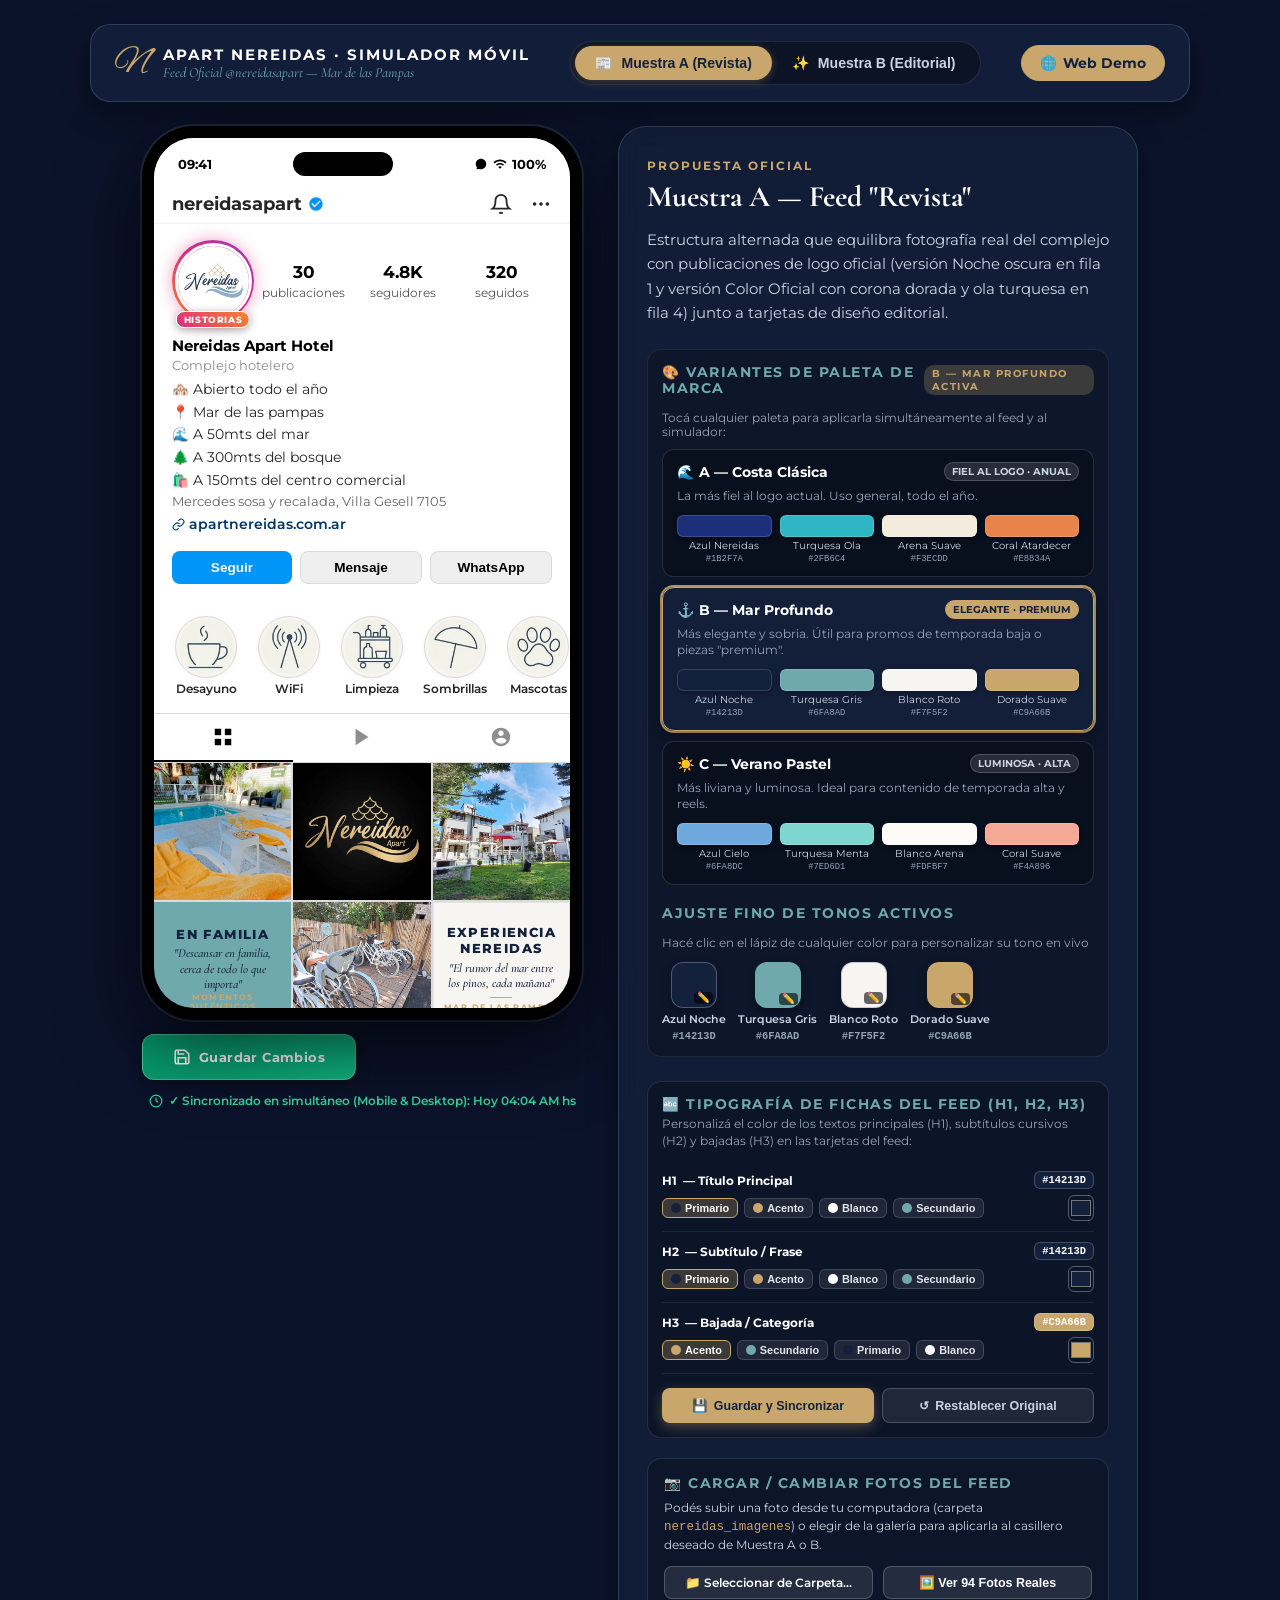
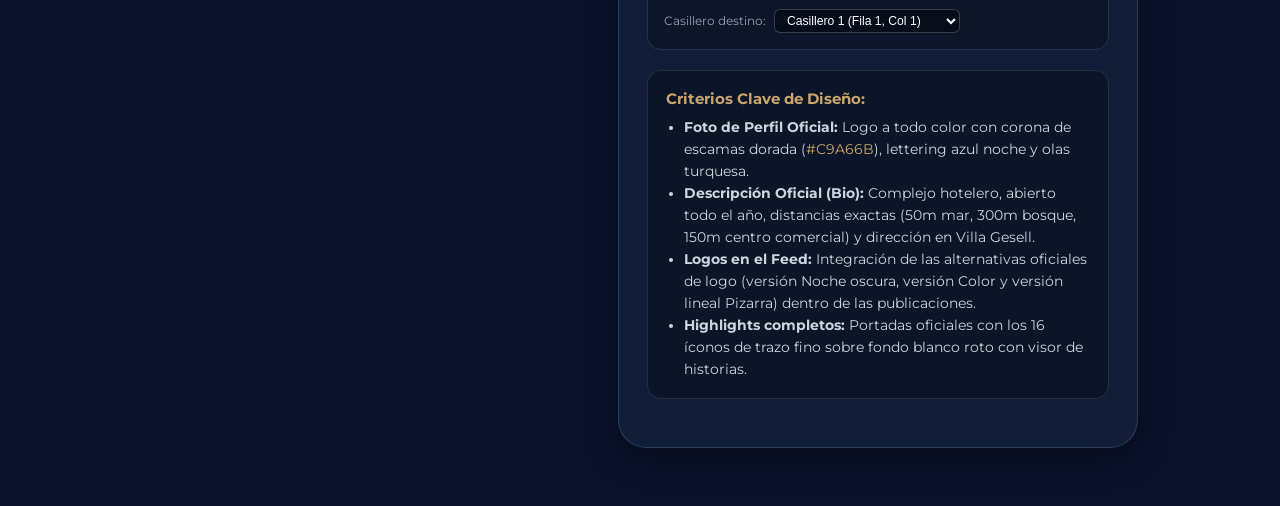
==== commit 3cd3d620: "fix(encoding): restaurar codificacion UTF-8 pura en todo el sitio, reemplazar flechas de sliders por" ====
--- a/instagram/index.html
+++ b/instagram/index.html
@@ -1,22 +1,22 @@
-﻿<!DOCTYPE html>
+<!DOCTYPE html>
 <html lang="es">
 <head>
   <meta charset="UTF-8">
   <meta name="viewport" content="width=device-width, initial-scale=1.0">
-  <title>SimulaciÃ³n Instagram Feed â€” Apart Nereidas | Muestra A & B</title>
+  <title>Simulación Instagram Feed — Apart Nereidas | Muestra A & B</title>
   
-  <meta name="description" content="SimulaciÃ³n interactiva para el perfil y feed de Instagram de Apart Nereidas en Mar de las Pampas. Muestras A y B con identidad de marca y fotos reales.">
+  <meta name="description" content="Simulación interactiva para el perfil y feed de Instagram de Apart Nereidas en Mar de las Pampas. Muestras A y B con identidad de marca y fotos reales.">
   <link rel="icon" type="image/png" href="../favicon.png">
   <link rel="apple-touch-icon" href="../favicon.png">
 
-  <!-- TipografÃ­as Oficiales de la Identidad de Marca -->
+  <!-- Tipografías Oficiales de la Identidad de Marca -->
   <link rel="preconnect" href="https://fonts.googleapis.com">
   <link rel="preconnect" href="https://fonts.gstatic.com" crossorigin>
   <link href="https://fonts.googleapis.com/css2?family=Alex+Brush&family=Cormorant+Garamond:ital,wght@0,500;0,600;1,400;1,500;1,600&family=Montserrat:wght@400;500;600;700;800&display=swap" rel="stylesheet">
 
   <style>
     :root {
-      /* Paleta OpciÃ³n B â€” Mar Profundo */
+      /* Paleta Opción B — Mar Profundo */
       --azul-noche: #14213D;
       --turquesa-grisaceo: #6FA8AD;
       --blanco-roto: #F7F5F2;
@@ -32,7 +32,7 @@
       --ig-btn-active: #0095F6;
       --ig-gradient: linear-gradient(45deg, #F58529, #D92E7F, #9B36B7);
 
-      /* TipografÃ­as */
+      /* Tipografías */
       --font-script: 'Alex Brush', cursive;
       --font-serif: 'Cormorant Garamond', Georgia, serif;
       --font-sans: 'Montserrat', -apple-system, BlinkMacSystemFont, 'Segoe UI', Roboto, Helvetica, Arial, sans-serif;
@@ -52,7 +52,7 @@
     }
 
     
-    /* Ancho MÃ¡ximo para que el Simulador y el Panel se ubiquen lado a lado */
+    /* Ancho Máximo para que el Simulador y el Panel se ubiquen lado a lado */
     .main-workspace {
       max-width: 1240px !important;
       justify-content: center !important;
@@ -95,7 +95,7 @@
       transform: translateY(-1px);
     }
 
-    /* Modal Explorador de GalerÃ­a Nereidas */
+    /* Modal Explorador de Galería Nereidas */
     .gallery-picker-modal {
       position: fixed;
       inset: 0;
@@ -474,7 +474,7 @@
       gap: 4px;
     }
 
-    /* Botones de AcciÃ³n de Perfil */
+    /* Botones de Acción de Perfil */
     .ig-action-buttons {
       display: flex;
       gap: 8px;
@@ -512,7 +512,7 @@
       border-bottom: 1px solid var(--ig-border);
       scrollbar-width: none;
       -webkit-overflow-scrolling: touch;
-      flex-shrink: 0; /* CRUCIAL: Previene compresiÃ³n vertical */
+      flex-shrink: 0; /* CRUCIAL: Previene compresión vertical */
       background: #FFFFFF;
       min-height: 108px;
       align-items: flex-start;
@@ -888,7 +888,7 @@
       opacity: 0.9;
     }
 
-    /* Tarjetas GrÃ¡ficas de Identidad de Marca dentro del Feed */
+    /* Tarjetas Gráficas de Identidad de Marca dentro del Feed */
     .card-post {
       width: 100%;
       height: 100%;
@@ -920,7 +920,7 @@
       color: var(--azul-noche);
     }
 
-    /* TipografÃ­as dentro de las tarjetas */
+    /* Tipografías dentro de las tarjetas */
     .card-post .text-script {
       font-family: var(--font-script);
       line-height: 1.1;
@@ -1002,7 +1002,7 @@
       margin-bottom: 5px;
     }
 
-    /* Grilla de 4 Ãconos 2x2 en Tarjeta */
+    /* Grilla de 4 Íconos 2x2 en Tarjeta */
     .icons-2x2 {
       display: grid;
       grid-template-columns: 1fr 1fr;
@@ -1061,7 +1061,7 @@
       font-weight: 600;
     }
 
-    /* Panel Lateral de InformaciÃ³n y Paleta */
+    /* Panel Lateral de Información y Paleta */
     .side-info-panel {
       flex: 1;
       min-width: 320px;
@@ -1493,9 +1493,9 @@
       box-shadow: 0 4px 15px rgba(201, 166, 107, 0.4);
     }
   
-    /* --- Sistema DinÃ¡mico de Paletas y TipografÃ­a de Fichas (H1, H2, H3) --- */
+    /* --- Sistema Dinámico de Paletas y Tipografía de Fichas (H1, H2, H3) --- */
     :root {
-      /* Paleta Activa (Por defecto: Paleta B â€” Mar Profundo) */
+      /* Paleta Activa (Por defecto: Paleta B — Mar Profundo) */
       --color-primario: #14213D;
       --color-secundario: #6FA8AD;
       --color-claro: #F7F5F2;
@@ -1507,7 +1507,7 @@
       --blanco-roto: var(--color-claro);
       --dorado-suave: var(--color-acento);
 
-      /* TipografÃ­a de Fichas del Feed */
+      /* Tipografía de Fichas del Feed */
       --card-h1-color: var(--color-primario);
       --card-h2-color: var(--color-primario);
       --card-h3-color: var(--color-acento);
@@ -1610,7 +1610,7 @@
       font-family: monospace;
     }
 
-    /* Caja de Controles TipogrÃ¡ficos de Fichas (H1, H2, H3) */
+    /* Caja de Controles Tipográficos de Fichas (H1, H2, H3) */
     .typography-controls-box {
       background: rgba(0, 0, 0, 0.24);
       border: 1px solid rgba(255, 255, 255, 0.1);
@@ -1709,7 +1709,7 @@
       padding: 0;
     }
 
-    /* Acciones de SincronizaciÃ³n */
+    /* Acciones de Sincronización */
     .sync-actions-row {
       display: flex;
       gap: 8px;
@@ -1778,7 +1778,7 @@
       pointer-events: auto;
     }
 
-    /* JerarquÃ­a TipogrÃ¡fica H1, H2, H3 en Fichas del Feed */
+    /* Jerarquía Tipográfica H1, H2, H3 en Fichas del Feed */
     .card-post h1, .card-post .card-h1, .card-post .text-bold-title {
       font-family: var(--font-sans);
       font-weight: 800;
@@ -1836,7 +1836,7 @@
       color: var(--card-h2-dark, #FFFFFF) !important;
     }
 
-    /* Estilos segÃºn Tipo de Tarjeta */
+    /* Estilos según Tipo de Tarjeta */
     .card-azul, .card-primario {
       background-color: var(--color-primario) !important;
       color: #FFFFFF !important;
@@ -2565,7 +2565,7 @@
       padding: 0 12px 10px 12px !important;
     }
 
-    /* En pantallas mÃ³viles (< 600px), Fullscreen es 100% experiencia nativa */
+    /* En pantallas móviles (< 600px), Fullscreen es 100% experiencia nativa */
     @media (max-width: 600px) {
       body.simulator-fullscreen-active .phone-column-wrapper {
         padding: 0 !important;
@@ -2603,7 +2603,7 @@
       }
     }
 
-    /* BotÃ³n flotante para salir de Fullscreen en desktop */
+    /* Botón flotante para salir de Fullscreen en desktop */
     .btn-exit-fullscreen-floating {
       position: fixed;
       top: 16px;
@@ -2634,7 +2634,7 @@
 
 
     /* ==========================================================================
-       CORRECCIÃ“N DE APILAMIENTO EN MODO FULLSCREEN: HISTORIAS Y MODALES AL FRENTE
+       CORRECCIÓN DE APILAMIENTO EN MODO FULLSCREEN: HISTORIAS Y MODALES AL FRENTE
        ========================================================================== */
     body.simulator-fullscreen-active .profile-story-modal {
       z-index: 9999 !important;
@@ -2649,7 +2649,7 @@
       z-index: 9995 !important;
     }
 
-    /* Ocultar barra flotante y botÃ³n salir de fullscreen cuando una historia o modal estÃ¡ activo */
+    /* Ocultar barra flotante y botón salir de fullscreen cuando una historia o modal está activo */
     body.simulator-fullscreen-active.modal-open .btn-exit-fullscreen-floating,
     body.simulator-fullscreen-active.modal-open .phone-bottom-actions-bar,
     body.simulator-fullscreen-active:has(.profile-story-modal.active) .btn-exit-fullscreen-floating,
@@ -2664,7 +2664,7 @@
       transition: opacity 0.2s ease, visibility 0.2s ease;
     }
 
-    /* En modo Fullscreen mÃ³vil (< 600px), las historias ocupan el 100% de la pantalla nativa */
+    /* En modo Fullscreen móvil (< 600px), las historias ocupan el 100% de la pantalla nativa */
     @media (max-width: 600px) {
       body.simulator-fullscreen-active .profile-story-modal,
       body.simulator-fullscreen-active .story-viewer-modal {
@@ -2692,24 +2692,24 @@
       <div class="brand-group">
         <span class="brand-badge-logo">N</span>
         <div class="brand-info">
-          <div class="brand-title-top">Apart Nereidas Â· Simulador MÃ³vil</div>
-          <div class="brand-sub-top">Feed Oficial @nereidasapart â€” Mar de las Pampas</div>
+          <div class="brand-title-top">Apart Nereidas · Simulador Móvil</div>
+          <div class="brand-sub-top">Feed Oficial @nereidasapart — Mar de las Pampas</div>
         </div>
       </div>
 
       <!-- Switcher de Muestras -->
       <div class="samples-switcher" role="tablist">
         <button class="sample-btn active" id="btn-muestra-a" onclick="switchMode('muestra-a')" role="tab">
-          <span>ðŸ“°</span> Muestra A (Revista)
+          <span>📰</span> Muestra A (Revista)
         </button>
         <button class="sample-btn" id="btn-muestra-b" onclick="switchMode('muestra-b')" role="tab">
-          <span>âœ¨</span> Muestra B (Editorial)
+          <span>✨</span> Muestra B (Editorial)
         </button>
       </div>
 
       <div class="nav-links-group">
         <a href="../index.html" class="nav-btn" style="background: var(--dorado-suave); color: var(--azul-noche); font-weight: 700; border-color: var(--dorado-suave);" title="Volver a la Web Demo principal">
-          <span>ðŸŒ</span> Web Demo
+          <span>🌐</span> Web Demo
         </a>
       </div>
     </header>
@@ -2717,14 +2717,14 @@
   <!-- Espacio Principal de Trabajo -->
   <main class="main-workspace">
 
-    <!-- Contenedor de la Columna del MÃ³vil -->
+    <!-- Contenedor de la Columna del Móvil -->
     <div class="phone-column-wrapper" id="phone-column-wrapper">
       
-      <!-- Simulador de TelÃ©fono Celular (Vistas A y B) -->
+      <!-- Simulador de Teléfono Celular (Vistas A y B) -->
     <div class="phone-mockup" id="phone-container">
       <div class="phone-screen">
         
-        <!-- Barra de Estado del MÃ³vil -->
+        <!-- Barra de Estado del Móvil -->
         <div class="phone-status-bar">
           <span>09:41</span>
           <div class="dynamic-island"></div>
@@ -2747,7 +2747,7 @@
           </div>
         </div>
 
-        <!-- InformaciÃ³n del Perfil -->
+        <!-- Información del Perfil -->
         <div class="ig-profile-info">
           <div class="ig-stats-row">
             <div class="ig-avatar-wrap" onclick="openProfileStories()" title="Tocar para ver historias del perfil (Videos Reels)">
@@ -2777,11 +2777,11 @@
           <div class="ig-bio" id="ig-profile-bio">
             <div class="brand-title">Nereidas Apart Hotel</div>
             <div class="category-label">Complejo hotelero</div>
-            <p>ðŸ˜ï¸ Abierto todo el aÃ±o</p>
-            <p>ðŸ“ Mar de las pampas</p>
-            <p>ðŸŒŠ A 50mts del mar</p>
-            <p>ðŸŒ² A 300mts del bosque</p>
-            <p>ðŸ›ï¸ A 150mts del centro comercial</p>
+            <p>🏘️ Abierto todo el año</p>
+            <p>📍 Mar de las pampas</p>
+            <p>🌊 A 50mts del mar</p>
+            <p>🌲 A 300mts del bosque</p>
+            <p>🛍️ A 150mts del centro comercial</p>
             <p style="color: #666666; font-size: 0.8rem; margin-top: 3px;">Mercedes sosa y recalada, Villa Gesell 7105</p>
             <a href="https://apartnereidas.com.ar" target="_blank" rel="noopener">
               <svg viewBox="0 0 24 24" width="13" height="13" fill="none" stroke="currentColor" stroke-width="2"><path d="M10 13a5 5 0 0 0 7.54.54l3-3a5 5 0 0 0-7.07-7.07l-1.72 1.71"/><path d="M14 11a5 5 0 0 0-7.54-.54l-3 3a5 5 0 0 0 7.07 7.07l1.71-1.71"/></svg>
@@ -2789,7 +2789,7 @@
             </a>
           </div>
 
-          <!-- Botones de AcciÃ³n -->
+          <!-- Botones de Acción -->
           <div class="ig-action-buttons">
             <button class="ig-btn primary" id="btn-follow" onclick="toggleFollow()">Seguir</button>
             <button class="ig-btn" onclick="openWhatsAppContact()">Mensaje</button>
@@ -2797,12 +2797,12 @@
           </div>
         </div>
 
-        <!-- Stories Highlights Bar (16 Ãconos Oficiales ExtraÃ­dos) -->
+        <!-- Stories Highlights Bar (16 Íconos Oficiales Extraídos) -->
         <div class="ig-highlights-reel" id="ig-highlights-reel">
-          <!-- Generado dinÃ¡micamente con las 16 portadas oficiales -->
+          <!-- Generado dinámicamente con las 16 portadas oficiales -->
         </div>
 
-        <!-- PestaÃ±as del Feed -->
+        <!-- Pestañas del Feed -->
         <div class="ig-tabs">
           <button class="ig-tab-btn active" title="Grilla de fotos">
             <svg viewBox="0 0 24 24"><rect x="3" y="3" width="7" height="7"/><rect x="14" y="3" width="7" height="7"/><rect x="14" y="14" width="7" height="7"/><rect x="3" y="14" width="7" height="7"/></svg>
@@ -2817,7 +2817,7 @@
 
         <!-- Grilla de 15 Publicaciones -->
         <div class="ig-grid-posts" id="ig-grid-posts">
-          <!-- Generado dinÃ¡micamente segÃºn Muestra A o Muestra B -->
+          <!-- Generado dinámicamente según Muestra A o Muestra B -->
         </div>
 
       </div>
@@ -2830,14 +2830,14 @@
         <span id="btn-save-text">Guardar Cambios</span>
       </button>
 
-      <button type="button" class="btn-simulator-action btn-fullscreen" id="btn-toggle-fullscreen" onclick="toggleSimulatorFullscreen()" title="Visualizar a pantalla completa en versiÃ³n mÃ³vil">
+      <button type="button" class="btn-simulator-action btn-fullscreen" id="btn-toggle-fullscreen" onclick="toggleSimulatorFullscreen()" title="Visualizar a pantalla completa en versión móvil">
         <svg id="fs-icon-enter" viewBox="0 0 24 24" width="18" height="18" fill="none" stroke="currentColor" stroke-width="2.2"><path d="M8 3H5a2 2 0 0 0-2 2v3m18 0V5a2 2 0 0 0-2-2h-3m0 18h3a2 2 0 0 0 2-2v-3M3 16v3a2 2 0 0 0 2 2h3"/></svg>
         <svg id="fs-icon-exit" style="display:none;" viewBox="0 0 24 24" width="18" height="18" fill="none" stroke="currentColor" stroke-width="2.2"><path d="M8 3v3a2 2 0 0 1-2 2H3m18 0h-3a2 2 0 0 1-2-2V3m0 18v-3a2 2 0 0 1 2-2h3M3 16h3a2 2 0 0 1 2 2v3"/></svg>
         <span id="btn-fullscreen-text">Fullscreen</span>
       </button>
     </div>
 
-    <!-- NotificaciÃ³n de Estado de Persistencia -->
+    <!-- Notificación de Estado de Persistencia -->
     <div class="save-status-info" id="save-status-info">
       <svg viewBox="0 0 24 24" width="14" height="14" fill="none" stroke="currentColor" stroke-width="2"><circle cx="12" cy="12" r="10"/><polyline points="12 6 12 12 16 14"/></svg>
       <span id="save-status-text">Datos sincronizados con la base de datos local</span>
@@ -2845,12 +2845,12 @@
 
   </div> <!-- Fin phone-column-wrapper -->
 
-    <!-- Panel Lateral de InformaciÃ³n de Marca & Criterios -->
+    <!-- Panel Lateral de Información de Marca & Criterios -->
     <div class="side-info-panel" id="side-panel">
       <span class="side-tag" id="panel-tag">Propuesta Oficial</span>
-      <h2 class="side-title" id="panel-title">Muestra A â€” Feed "Revista"</h2>
+      <h2 class="side-title" id="panel-title">Muestra A — Feed "Revista"</h2>
       <p class="side-desc" id="panel-desc">
-        Estructura alternada que equilibra fotografÃ­a real del complejo con publicaciones de logo oficial (versiÃ³n Noche oscura en fila 1 y versiÃ³n Color Oficial con corona dorada y ola turquesa en fila 4) junto a tarjetas de diseÃ±o editorial.
+        Estructura alternada que equilibra fotografía real del complejo con publicaciones de logo oficial (versión Noche oscura en fila 1 y versión Color Oficial con corona dorada y ola turquesa en fila 4) junto a tarjetas de diseño editorial.
       </p>
 
       
@@ -2858,21 +2858,21 @@
       <div class="palette-box">
         <div class="palette-header" style="margin-bottom: 10px;">
           <h4 style="display: flex; align-items: center; justify-content: space-between;">
-            <span>ðŸŽ¨ Variantes de Paleta de Marca</span>
-            <span id="active-palette-badge" class="badge-tag" style="font-size: 0.65rem; background: rgba(201,166,107,0.25); color: var(--dorado-suave); padding: 2px 8px; border-radius: 10px;">OpciÃ³n B Activa</span>
+            <span>🎨 Variantes de Paleta de Marca</span>
+            <span id="active-palette-badge" class="badge-tag" style="font-size: 0.65rem; background: rgba(201,166,107,0.25); color: var(--dorado-suave); padding: 2px 8px; border-radius: 10px;">Opción B Activa</span>
           </h4>
-          <span class="palette-subtitle">TocÃ¡ cualquier paleta para aplicarla simultÃ¡neamente al feed y al simulador:</span>
+          <span class="palette-subtitle">Tocá cualquier paleta para aplicarla simultáneamente al feed y al simulador:</span>
         </div>
 
         <div class="palette-presets-container">
           
-          <!-- Paleta A: Costa ClÃ¡sica -->
-          <div class="palette-preset-card" id="preset-card-costa-clasica" onclick="switchPalettePreset('costa-clasica')" title="Seleccionar Paleta A: Costa ClÃ¡sica">
+          <!-- Paleta A: Costa Clásica -->
+          <div class="palette-preset-card" id="preset-card-costa-clasica" onclick="switchPalettePreset('costa-clasica')" title="Seleccionar Paleta A: Costa Clásica">
             <div class="preset-card-header">
-              <span class="preset-card-title">ðŸŒŠ A â€” Costa ClÃ¡sica</span>
-              <span class="preset-card-badge">Fiel al Logo Â· Anual</span>
+              <span class="preset-card-title">🌊 A — Costa Clásica</span>
+              <span class="preset-card-badge">Fiel al Logo · Anual</span>
             </div>
-            <p class="preset-card-desc">La mÃ¡s fiel al logo actual. Uso general, todo el aÃ±o.</p>
+            <p class="preset-card-desc">La más fiel al logo actual. Uso general, todo el año.</p>
             <div class="preset-swatches-row">
               <div class="preset-swatch-item">
                 <div class="preset-swatch-color" style="background: #1B2F7A;"></div>
@@ -2900,10 +2900,10 @@
           <!-- Paleta B: Mar Profundo (Activa Oficial) -->
           <div class="palette-preset-card active" id="preset-card-mar-profundo" onclick="switchPalettePreset('mar-profundo')" title="Seleccionar Paleta B: Mar Profundo">
             <div class="preset-card-header">
-              <span class="preset-card-title">âš“ B â€” Mar Profundo</span>
-              <span class="preset-card-badge">Elegante Â· Premium</span>
+              <span class="preset-card-title">⚓ B — Mar Profundo</span>
+              <span class="preset-card-badge">Elegante · Premium</span>
             </div>
-            <p class="preset-card-desc">MÃ¡s elegante y sobria. Ãštil para promos de temporada baja o piezas "premium".</p>
+            <p class="preset-card-desc">Más elegante y sobria. Útil para promos de temporada baja o piezas "premium".</p>
             <div class="preset-swatches-row">
               <div class="preset-swatch-item">
                 <div class="preset-swatch-color" style="background: #14213D;"></div>
@@ -2931,10 +2931,10 @@
           <!-- Paleta C: Verano Pastel -->
           <div class="palette-preset-card" id="preset-card-verano-pastel" onclick="switchPalettePreset('verano-pastel')" title="Seleccionar Paleta C: Verano Pastel">
             <div class="preset-card-header">
-              <span class="preset-card-title">â˜€ï¸ C â€” Verano Pastel</span>
-              <span class="preset-card-badge">Luminosa Â· Alta</span>
+              <span class="preset-card-title">☀️ C — Verano Pastel</span>
+              <span class="preset-card-badge">Luminosa · Alta</span>
             </div>
-            <p class="preset-card-desc">MÃ¡s liviana y luminosa. Ideal para contenido de temporada alta y reels.</p>
+            <p class="preset-card-desc">Más liviana y luminosa. Ideal para contenido de temporada alta y reels.</p>
             <div class="preset-swatches-row">
               <div class="preset-swatch-item">
                 <div class="preset-swatch-color" style="background: #6FA8DC;"></div>
@@ -2964,13 +2964,13 @@
         <!-- Editor de Color Individual de la Paleta Activa -->
         <div class="palette-header" style="margin-top: 16px;">
           <h4 id="palette-editor-title">Ajuste Fino de Tonos Activos</h4>
-          <span class="palette-subtitle">HacÃ© clic en el lÃ¡piz de cualquier color para personalizar su tono en vivo</span>
+          <span class="palette-subtitle">Hacé clic en el lápiz de cualquier color para personalizar su tono en vivo</span>
         </div>
         <div class="swatches-row">
           <div class="swatch" title="Personalizar Color Primario">
             <div class="swatch-color" id="swatch-box-primario" style="background: var(--color-primario); border: 1px solid rgba(255,255,255,0.25);">
               <input type="color" id="picker-primario" class="palette-color-input" value="#14213D" aria-label="Elegir Color Primario" oninput="changeActiveColor('primario', this.value)">
-              <span class="swatch-edit-icon" title="Editar">âœï¸</span>
+              <span class="swatch-edit-icon" title="Editar">✏️</span>
             </div>
             <span class="swatch-name" id="swatch-name-primario">Azul Noche</span>
             <span class="swatch-hex" id="swatch-hex-primario">#14213D</span>
@@ -2979,7 +2979,7 @@
           <div class="swatch" title="Personalizar Color Secundario">
             <div class="swatch-color" id="swatch-box-secundario" style="background: var(--color-secundario);">
               <input type="color" id="picker-secundario" class="palette-color-input" value="#6FA8AD" aria-label="Elegir Color Secundario" oninput="changeActiveColor('secundario', this.value)">
-              <span class="swatch-edit-icon" title="Editar">âœï¸</span>
+              <span class="swatch-edit-icon" title="Editar">✏️</span>
             </div>
             <span class="swatch-name" id="swatch-name-secundario">Turquesa Gris</span>
             <span class="swatch-hex" id="swatch-hex-secundario">#6FA8AD</span>
@@ -2988,7 +2988,7 @@
           <div class="swatch" title="Personalizar Color Claro">
             <div class="swatch-color" id="swatch-box-claro" style="background: var(--color-claro); border: 1px solid rgba(20,33,61,0.2);">
               <input type="color" id="picker-claro" class="palette-color-input" value="#F7F5F2" aria-label="Elegir Color Claro" oninput="changeActiveColor('claro', this.value)">
-              <span class="swatch-edit-icon" title="Editar">âœï¸</span>
+              <span class="swatch-edit-icon" title="Editar">✏️</span>
             </div>
             <span class="swatch-name" id="swatch-name-claro">Blanco Roto</span>
             <span class="swatch-hex" id="swatch-hex-claro">#F7F5F2</span>
@@ -2997,7 +2997,7 @@
           <div class="swatch" title="Personalizar Color Acento">
             <div class="swatch-color" id="swatch-box-acento" style="background: var(--color-acento);">
               <input type="color" id="picker-acento" class="palette-color-input" value="#C9A66B" aria-label="Elegir Color Acento" oninput="changeActiveColor('acento', this.value)">
-              <span class="swatch-edit-icon" title="Editar">âœï¸</span>
+              <span class="swatch-edit-icon" title="Editar">✏️</span>
             </div>
             <span class="swatch-name" id="swatch-name-acento">Dorado Suave</span>
             <span class="swatch-hex" id="swatch-hex-acento">#C9A66B</span>
@@ -3006,17 +3006,17 @@
 
       </div>
 
-      <!-- Control EspecÃ­fico de TipografÃ­a para Fichas (H1, H2, H3) -->
+      <!-- Control Específico de Tipografía para Fichas (H1, H2, H3) -->
       <div class="typography-controls-box">
-        <h4>ðŸ”¤ TipografÃ­a de Fichas del Feed (H1, H2, H3)</h4>
+        <h4>🔤 Tipografía de Fichas del Feed (H1, H2, H3)</h4>
         <p style="font-size: 0.74rem; color: #94A3B8; margin-bottom: 12px; line-height: 1.4;">
-          PersonalizÃ¡ el color de los textos principales (H1), subtÃ­tulos cursivos (H2) y bajadas (H3) en las tarjetas del feed:
+          Personalizá el color de los textos principales (H1), subtítulos cursivos (H2) y bajadas (H3) en las tarjetas del feed:
         </p>
 
         <!-- H1 Control -->
         <div class="typography-row">
           <div class="typography-row-header">
-            <span class="typography-label"><strong>H1</strong> â€” TÃ­tulo Principal</span>
+            <span class="typography-label"><strong>H1</strong> — Título Principal</span>
             <span class="typography-preview-tag" id="tag-h1-color" style="background: var(--color-primario); color: #FFF;">#14213D</span>
           </div>
           <div class="typography-pills-row">
@@ -3041,7 +3041,7 @@
         <!-- H2 Control -->
         <div class="typography-row">
           <div class="typography-row-header">
-            <span class="typography-label"><strong>H2</strong> â€” SubtÃ­tulo / Frase</span>
+            <span class="typography-label"><strong>H2</strong> — Subtítulo / Frase</span>
             <span class="typography-preview-tag" id="tag-h2-color" style="background: var(--color-primario); color: #FFF;">#14213D</span>
           </div>
           <div class="typography-pills-row">
@@ -3066,7 +3066,7 @@
         <!-- H3 Control -->
         <div class="typography-row">
           <div class="typography-row-header">
-            <span class="typography-label"><strong>H3</strong> â€” Bajada / CategorÃ­a</span>
+            <span class="typography-label"><strong>H3</strong> — Bajada / Categoría</span>
             <span class="typography-preview-tag" id="tag-h3-color" style="background: var(--color-acento); color: #14213D;">#C9A66B</span>
           </div>
           <div class="typography-pills-row">
@@ -3088,32 +3088,32 @@
           </div>
         </div>
 
-        <!-- Acciones de Guardado y SincronizaciÃ³n -->
+        <!-- Acciones de Guardado y Sincronización -->
         <div class="sync-actions-row">
-          <button type="button" class="btn-sync-action btn-sync-save" onclick="saveSimulatorState(true)" title="Guardar cambios de paleta, tipografÃ­a y orden en este navegador">
-            <span>ðŸ’¾</span> Guardar y Sincronizar
+          <button type="button" class="btn-sync-action btn-sync-save" onclick="saveSimulatorState(true)" title="Guardar cambios de paleta, tipografía y orden en este navegador">
+            <span>💾</span> Guardar y Sincronizar
           </button>
           <button type="button" class="btn-sync-action btn-sync-reset" onclick="resetAllToDefault()" title="Volver a los valores oficiales predeterminados del script">
-            <span>â†º</span> Restablecer Original
+            <span>↺</span> Restablecer Original
           </button>
         </div>
       </div>
 
       <div class="photo-manager-box">
         <h4 style="color: var(--turquesa-grisaceo); font-size: 0.86rem; text-transform: uppercase; letter-spacing: 1.5px; margin-bottom: 8px;">
-          ðŸ“· Cargar / Cambiar Fotos del Feed
+          📷 Cargar / Cambiar Fotos del Feed
         </h4>
         <p style="font-size: 0.78rem; color: #CBD5E1; margin-bottom: 12px; line-height: 1.4;">
-          PodÃ©s subir una foto desde tu computadora (carpeta <code style="color: var(--dorado-suave);">nereidas_imagenes</code>) o elegir de la galerÃ­a para aplicarla al casillero deseado de Muestra A o B.
+          Podés subir una foto desde tu computadora (carpeta <code style="color: var(--dorado-suave);">nereidas_imagenes</code>) o elegir de la galería para aplicarla al casillero deseado de Muestra A o B.
         </p>
         
         <div style="display: flex; gap: 10px; flex-wrap: wrap; margin-bottom: 10px;">
           <label class="btn-action-photo" style="flex: 1; cursor: pointer;">
             <input type="file" id="feed-file-picker" accept="image/*" style="display: none;" onchange="handleFeedPhotoUpload(event)">
-            <span>ðŸ“ Seleccionar de Carpeta...</span>
+            <span>📁 Seleccionar de Carpeta...</span>
           </label>
           <button type="button" class="btn-action-photo" onclick="openPhotoPickerModal()" style="flex: 1;">
-            <span>ðŸ–¼ï¸ Ver 94 Fotos Reales</span>
+            <span>🖼️ Ver 94 Fotos Reales</span>
           </button>
         </div>
 
@@ -3154,14 +3154,14 @@
         </div>
       </div>
 
-      <!-- Recuadro Criterios Clave de DiseÃ±o Ubicado a la Derecha del Simulador -->
+      <!-- Recuadro Criterios Clave de Diseño Ubicado a la Derecha del Simulador -->
       <div class="criterios-box" style="background: rgba(0,0,0,0.25); border: 1px solid rgba(255,255,255,0.1); border-radius: 14px; padding: 18px; margin-bottom: 20px;">
-        <h4 style="color: var(--dorado-suave); font-size: 0.95rem; margin-bottom: 8px;">Criterios Clave de DiseÃ±o:</h4>
+        <h4 style="color: var(--dorado-suave); font-size: 0.95rem; margin-bottom: 8px;">Criterios Clave de Diseño:</h4>
         <ul style="font-size: 0.86rem; line-height: 1.6; color: #CBD5E1; padding-left: 18px;">
           <li><strong>Foto de Perfil Oficial:</strong> Logo a todo color con corona de escamas dorada (<span style="color:var(--dorado-suave)">#C9A66B</span>), lettering azul noche y olas turquesa.</li>
-          <li><strong>DescripciÃ³n Oficial (Bio):</strong> Complejo hotelero, abierto todo el aÃ±o, distancias exactas (50m mar, 300m bosque, 150m centro comercial) y direcciÃ³n en Villa Gesell.</li>
-          <li><strong>Logos en el Feed:</strong> IntegraciÃ³n de las alternativas oficiales de logo (versiÃ³n Noche oscura, versiÃ³n Color y versiÃ³n lineal Pizarra) dentro de las publicaciones.</li>
-          <li><strong>Highlights completos:</strong> Portadas oficiales con los 16 Ã­conos de trazo fino sobre fondo blanco roto con visor de historias.</li>
+          <li><strong>Descripción Oficial (Bio):</strong> Complejo hotelero, abierto todo el año, distancias exactas (50m mar, 300m bosque, 150m centro comercial) y dirección en Villa Gesell.</li>
+          <li><strong>Logos en el Feed:</strong> Integración de las alternativas oficiales de logo (versión Noche oscura, versión Color y versión lineal Pizarra) dentro de las publicaciones.</li>
+          <li><strong>Highlights completos:</strong> Portadas oficiales con los 16 íconos de trazo fino sobre fondo blanco roto con visor de historias.</li>
         </ul>
       </div>
 
@@ -3171,16 +3171,16 @@
     <!-- Vista de Mockups Generados por IA (Muestra A y B) -->
     <div class="ai-mockups-view" id="ai-mockups-view">
       <div class="mockup-card">
-        <h3>Muestra A â€” Feed tipo "Revista" (Render de IA)</h3>
-        <p>Render fotorrealista generado a partir de la identidad de marca, distribuciÃ³n 3x5 y paleta Mar Profundo.</p>
+        <h3>Muestra A — Feed tipo "Revista" (Render de IA)</h3>
+        <p>Render fotorrealista generado a partir de la identidad de marca, distribución 3x5 y paleta Mar Profundo.</p>
         <div class="mockup-img-wrap">
           <img src="feed_muestra_a.jpg" alt="Mockup Feed Instagram Muestra A" loading="lazy">
         </div>
       </div>
 
       <div class="mockup-card">
-        <h3>Muestra B â€” Feed "Editorial" con Logo al Centro (Render de IA)</h3>
-        <p>DistribuciÃ³n alternativa con el logo de Nereidas posicionado en la fila central como ancla visual de todo el perfil.</p>
+        <h3>Muestra B — Feed "Editorial" con Logo al Centro (Render de IA)</h3>
+        <p>Distribución alternativa con el logo de Nereidas posicionado en la fila central como ancla visual de todo el perfil.</p>
         <div class="mockup-img-wrap">
           <img src="feed_muestra_b.jpg" alt="Mockup Feed Instagram Muestra B" loading="lazy">
         </div>
@@ -3204,12 +3204,12 @@
           <span id="modal-post-type-badge" class="modal-type-badge card">Ficha Editorial</span>
         </div>
 
-        <!-- SecciÃ³n de Copywriting -->
+        <!-- Sección de Copywriting -->
         <div class="modal-copywriting-wrap">
           <div class="modal-copywriting-header">
             <span class="modal-section-badge">
               <svg viewBox="0 0 24 24" width="13" height="13" fill="none" stroke="currentColor" stroke-width="2"><path d="M14 2H6a2 2 0 0 0-2 2v16a2 2 0 0 0 2 2h12a2 2 0 0 0 2-2V8z"/><polyline points="14 2 14 8 20 8"/><line x1="16" y1="13" x2="8" y2="13"/><line x1="16" y1="17" x2="8" y2="17"/></svg>
-              Copywriting de la PublicaciÃ³n
+              Copywriting de la Publicación
             </span>
             <button type="button" class="btn-copy-caption" id="btn-copy-modal-caption" onclick="copyModalCaption()" title="Copiar texto del copywriting">
               <svg viewBox="0 0 24 24" width="12" height="12" fill="none" stroke="currentColor" stroke-width="2"><rect x="9" y="9" width="13" height="13" rx="2" ry="2"/><path d="M5 15H4a2 2 0 0 1-2-2V4a2 2 0 0 1 2-2h9a2 2 0 0 1 2 2v1"/></svg>
@@ -3219,24 +3219,24 @@
           <div class="post-modal-caption" id="modal-post-caption"></div>
         </div>
 
-        <!-- Selector de Variantes de Color (Exclusivo Fichas de DiseÃ±o Editorial) -->
+        <!-- Selector de Variantes de Color (Exclusivo Fichas de Diseño Editorial) -->
         <div class="modal-card-variant-box" id="modal-card-variant-section" style="display: none;">
           <div class="variant-box-header">
             <div class="variant-box-title">
               <svg viewBox="0 0 24 24" width="15" height="15" fill="none" stroke="currentColor" stroke-width="2"><circle cx="12" cy="12" r="10"/><path d="M12 2a10 10 0 0 1 10 10"/><path d="M12 12 2.1 12"/></svg>
-              <span>CombinaciÃ³n de Paleta de Colores</span>
+              <span>Combinación de Paleta de Colores</span>
             </div>
             <span class="variant-palette-tag" id="modal-active-palette-name">Mar Profundo</span>
           </div>
 
           <div class="variant-selector-row">
-            <button type="button" class="btn-cycle-variant" onclick="cycleModalCardVariant()" title="Generar siguiente variante cromÃ¡tica con la paleta activa">
+            <button type="button" class="btn-cycle-variant" onclick="cycleModalCardVariant()" title="Generar siguiente variante cromática con la paleta activa">
               <svg viewBox="0 0 24 24" width="13" height="13" fill="none" stroke="currentColor" stroke-width="2"><path d="M21.5 2v6h-6M21.34 15.57a10 10 0 1 1-.57-8.38l5.67-5.67"/></svg>
-              Cambiar CombinaciÃ³n
+              Cambiar Combinación
             </button>
 
             <div class="variant-chips-group" id="modal-variant-chips">
-              <!-- Renderizado dinÃ¡mico de chips de paleta activa -->
+              <!-- Renderizado dinámico de chips de paleta activa -->
             </div>
           </div>
 
@@ -3245,7 +3245,7 @@
               <svg viewBox="0 0 24 24" width="14" height="14" fill="none" stroke="currentColor" stroke-width="2.5"><polyline points="20 6 9 17 4 12"/></svg>
               Cambiar y Sincronizar en el Feed
             </button>
-            <span class="variant-feedback-label" id="modal-variant-status">DiseÃ±o actual</span>
+            <span class="variant-feedback-label" id="modal-variant-status">Diseño actual</span>
           </div>
         </div>
 
@@ -3286,7 +3286,7 @@
           <span class="story-overlay-tag">Experiencia Nereidas</span>
           <h3 class="story-overlay-title" id="story-overlay-title">Desayuno Artesanal</h3>
           <p class="story-overlay-desc" id="story-overlay-desc">
-            Bandeja artesanal servida en la comodidad de tu apartamento cada maÃ±ana.
+            Bandeja artesanal servida en la comodidad de tu apartamento cada mañana.
           </p>
           <a href="https://wa.me/5492255415282?text=Hola%20Apart%20Nereidas,%20quisiera%20consultar%20por%20sus%20servicios" target="_blank" rel="noopener" class="story-overlay-btn">
             Consultar por WhatsApp
@@ -3307,7 +3307,7 @@
     "file": "01_desayuno.jpg",
     "cover": "highlights/01_desayuno.jpg",
     "photo": "../nereidas_imagenes/Servicios/03.jpg",
-    "desc": "Bandeja artesanal con panificaciÃ³n fresca, infusiones calientes y dulces regionales servido directamente en tu apart."
+    "desc": "Bandeja artesanal con panificación fresca, infusiones calientes y dulces regionales servido directamente en tu apart."
   },
   {
     "id": "wifi",
@@ -3315,7 +3315,7 @@
     "file": "02_wifi.jpg",
     "cover": "highlights/02_wifi.jpg",
     "photo": "../nereidas_imagenes/Apart_Premium_A/IMG_7663_1725927514_66df905a53fa1.jpeg",
-    "desc": "ConexiÃ³n de fibra Ã³ptica de alta velocidad en todas las unidades y espacios comunes para desconectar o hacer home-office."
+    "desc": "Conexión de fibra óptica de alta velocidad en todas las unidades y espacios comunes para desconectar o hacer home-office."
   },
   {
     "id": "limpieza",
@@ -3323,7 +3323,7 @@
     "file": "03_limpieza.jpg",
     "cover": "highlights/03_limpieza.jpg",
     "photo": "../nereidas_imagenes/Apart_Miel/01_1725739803_66dcb31bccfa8.jpg",
-    "desc": "Servicio diario de mucama y provisiÃ³n de ropa blanca impecable para que tus vacaciones sean de descanso absoluto."
+    "desc": "Servicio diario de mucama y provisión de ropa blanca impecable para que tus vacaciones sean de descanso absoluto."
   },
   {
     "id": "sombrillas",
@@ -3339,7 +3339,7 @@
     "file": "05_mascotas.jpg",
     "cover": "highlights/05_mascotas.jpg",
     "photo": "../nereidas_imagenes/Portada/05.jpg",
-    "desc": "Pet Friendly consciente: tus mascotas son bienvenidas para compartir paseos Ãºnicos por los senderos del bosque y la arena."
+    "desc": "Pet Friendly consciente: tus mascotas son bienvenidas para compartir paseos únicos por los senderos del bosque y la arena."
   },
   {
     "id": "bicicletas",
@@ -3355,7 +3355,7 @@
     "file": "07_ropa_de_cama.jpg",
     "cover": "highlights/07_ropa_de_cama.jpg",
     "photo": "../nereidas_imagenes/Apart_Miel/08_1725739803_66dcb31be0abd.jpg",
-    "desc": "SÃ¡banas de percal puro y toallas de alta densidad para asegurar el confort y descanso renovador de toda la familia."
+    "desc": "Sábanas de percal puro y toallas de alta densidad para asegurar el confort y descanso renovador de toda la familia."
   },
   {
     "id": "parrilla",
@@ -3383,19 +3383,19 @@
   },
   {
     "id": "ubicacion",
-    "title": "UbicaciÃ³n",
+    "title": "Ubicación",
     "file": "11_ubicacion.jpg",
     "cover": "highlights/11_ubicacion.jpg",
     "photo": "../nereidas_imagenes/Portada/01.jpg",
-    "desc": "UbicaciÃ³n privilegiada en Mercedes Sosa y Recalada: a solo 50 metros de la playa y 150 metros del centro comercial."
+    "desc": "Ubicación privilegiada en Mercedes Sosa y Recalada: a solo 50 metros de la playa y 150 metros del centro comercial."
   },
   {
     "id": "galeria",
-    "title": "GalerÃ­a",
+    "title": "Galería",
     "file": "12_galeria.jpg",
     "cover": "highlights/12_galeria.jpg",
     "photo": "../nereidas_imagenes/Portada/03.jpg",
-    "desc": "Arquitectura en madera noble, ladrillo a la vista y ventanales integrados a la naturaleza viva del bosque autÃ³ctono."
+    "desc": "Arquitectura en madera noble, ladrillo a la vista y ventanales integrados a la naturaleza viva del bosque autóctono."
   },
   {
     "id": "contacto",
@@ -3403,7 +3403,7 @@
     "file": "13_contacto.jpg",
     "cover": "highlights/13_contacto.jpg",
     "photo": "../nereidas_imagenes/Portada/02.jpg",
-    "desc": "Canales de atenciÃ³n directa por WhatsApp y telÃ©fono atendidos por sus propios dueÃ±os para asesorarte con calidez."
+    "desc": "Canales de atención directa por WhatsApp y teléfono atendidos por sus propios dueños para asesorarte con calidez."
   },
   {
     "id": "tarifas",
@@ -3419,7 +3419,7 @@
     "file": "15_actividades.jpg",
     "cover": "highlights/15_actividades.jpg",
     "photo": "../nereidas_imagenes/Atracciones/centro aldea.jpg",
-    "desc": "Caminatas botÃ¡nicas, cabalgatas nocturnas por los mÃ©danos, travesÃ­as 4x4 y gastronomÃ­a de autor en la aldea."
+    "desc": "Caminatas botánicas, cabalgatas nocturnas por los médanos, travesías 4x4 y gastronomía de autor en la aldea."
   },
   {
     "id": "reservas",
@@ -3427,399 +3427,399 @@
     "file": "16_reservas.jpg",
     "cover": "highlights/16_reservas.jpg",
     "photo": "../nereidas_imagenes/Apart_Miel/03_1725739803_66dcb31bd2c57.jpg",
-    "desc": "GarantizÃ¡ tu lugar en el paraÃ­so con reserva directa y atenciÃ³n personalizada. Â¡Te esperamos en Nereidas!"
+    "desc": "Garantizá tu lugar en el paraíso con reserva directa y atención personalizada. ¡Te esperamos en Nereidas!"
   }
 ];
 
     /* ==========================================================================
-       GRILLA MUESTRA A (15 CASILLEROS â€” FEED REVISTA)
+       GRILLA MUESTRA A (15 CASILLEROS — FEED REVISTA)
        ========================================================================== */
     const POSTS_MUESTRA_A = [
   {
     "type": "photo",
     "src": "../nereidas_imagenes/Portada/04.jpg",
     "likes": 248,
-    "caption": "Bienvenidos a Nereidas Apart ðŸŒ¿ Nuestro rincÃ³n en Mar de las Pampas donde el tiempo camina despacio. Abierto todo el aÃ±o para tu descanso familiar. #ApartNereidas #MardeLasPampas #BosqueyMar"
+    "caption": "Bienvenidos a Nereidas Apart 🌿 Nuestro rincón en Mar de las Pampas donde el tiempo camina despacio. Abierto todo el año para tu descanso familiar. #ApartNereidas #MardeLasPampas #BosqueyMar"
   },
   {
     "type": "photo",
     "src": "img/logo_gold.jpg",
     "likes": 350,
-    "caption": "EdiciÃ³n Oro & Noche de nuestro emblema oficial. Trazos dorados metalizados sobre fondo negro profundo que capturan la serenidad y nobleza de Mar de las Pampas. ðŸŒŠâœ¨ðŸ‘‘ #LogoOficial #NereidasApart #MarDeLasPampas"
+    "caption": "Edición Oro & Noche de nuestro emblema oficial. Trazos dorados metalizados sobre fondo negro profundo que capturan la serenidad y nobleza de Mar de las Pampas. 🌊✨👑 #LogoOficial #NereidasApart #MarDeLasPampas"
   },
   {
     "type": "photo",
     "src": "../nereidas_imagenes/Servicios/01.jpg",
     "likes": 312,
-    "caption": "Piscina exterior climatizada rodeada de pinos y naturaleza viva ðŸŠâ€â™‚ï¸â˜€ï¸ Deck solarium para disfrutar el silencio y la paz. #PiscinaClimatizada #RelaxEnElBosque"
+    "caption": "Piscina exterior climatizada rodeada de pinos y naturaleza viva 🏊‍♂️☀️ Deck solarium para disfrutar el silencio y la paz. #PiscinaClimatizada #RelaxEnElBosque"
   },
   {
     "type": "card",
     "bg": "card-turquesa",
-    "html": "\n      <h1 class=\"card-h1\">EN FAMILIA</h1>\n      <h2 class=\"card-h2\">\"Descansar en familia, cerca de todo lo que importa\"</h2>\n      <h3 class=\"card-h3\">MOMENTOS AUTÃ‰NTICOS</h3>\n    ",
+    "html": "\n      <h1 class=\"card-h1\">EN FAMILIA</h1>\n      <h2 class=\"card-h2\">\"Descansar en familia, cerca de todo lo que importa\"</h2>\n      <h3 class=\"card-h3\">MOMENTOS AUTÉNTICOS</h3>\n    ",
     "likes": 215,
-    "caption": "El valor de compartir momentos genuinos sin apuros. Cerca de la playa, de los pinos y del centro de aldea. ðŸƒðŸ‘¨â€ðŸ‘©â€ðŸ‘§â€ðŸ‘¦ #MomentosEnFamilia #DescansoGenuino"
+    "caption": "El valor de compartir momentos genuinos sin apuros. Cerca de la playa, de los pinos y del centro de aldea. 🍃👨‍👩‍👧‍👦 #MomentosEnFamilia #DescansoGenuino"
   },
   {
     "type": "photo",
     "src": "../nereidas_imagenes/Servicios/03.jpg",
     "likes": 284,
-    "caption": "Comenzar el dÃ­a con desayuno artesanal servido en la tranquilidad de tu apart ðŸ¥â˜• PanificaciÃ³n fresca y cafÃ© caliente para desconectar. #DesayunoEnElApart #BuenosDias"
+    "caption": "Comenzar el día con desayuno artesanal servido en la tranquilidad de tu apart 🥐☕ Panificación fresca y café caliente para desconectar. #DesayunoEnElApart #BuenosDias"
   },
   {
     "type": "card",
     "bg": "card-blanco",
-    "html": "\n      <h1 class=\"card-h1\">EXPERIENCIA NEREIDAS</h1>\n      <h2 class=\"card-h2\">\"El rumor del mar entre los pinos, cada maÃ±ana\"</h2>\n      <span class=\"card-divider\"></span>\n      <h3 class=\"card-h3\">MAR DE LAS PAMPAS</h3>\n    ",
+    "html": "\n      <h1 class=\"card-h1\">EXPERIENCIA NEREIDAS</h1>\n      <h2 class=\"card-h2\">\"El rumor del mar entre los pinos, cada mañana\"</h2>\n      <span class=\"card-divider\"></span>\n      <h3 class=\"card-h3\">MAR DE LAS PAMPAS</h3>\n    ",
     "likes": 220,
-    "caption": "Despertar en Mar de las Pampas con el canto de las aves y la brisa del mar. VivÃ­ una estadÃ­a autÃ©ntica pensada para el descanso familiar. ðŸŒ²â˜•ðŸŒŠ #ExperienciaNereidas #VivirSinPrisa #MarDeLasPampas"
+    "caption": "Despertar en Mar de las Pampas con el canto de las aves y la brisa del mar. Viví una estadía auténtica pensada para el descanso familiar. 🌲☕🌊 #ExperienciaNereidas #VivirSinPrisa #MarDeLasPampas"
   },
   {
     "type": "photo",
     "src": "../nereidas_imagenes/Portada/01.jpg",
     "likes": 420,
-    "caption": "La inmensidad del bosque abrazando nuestro predio ðŸŒ²ðŸŠ Un refugio diseÃ±ado para el descanso y la reconexiÃ³n. #MarDeLasPampas #BosqueYMar #AereasNereidas"
+    "caption": "La inmensidad del bosque abrazando nuestro predio 🌲🏊 Un refugio diseñado para el descanso y la reconexión. #MarDeLasPampas #BosqueYMar #AereasNereidas"
   },
   {
     "type": "card",
     "bg": "card-dorado",
-    "html": "\n      <h1 class=\"card-h1\">VIVIR SIN PRISA</h1>\n      <h2 class=\"card-h2\">\"El arte de frenar el tiempo y conectar con lo esencial\"</h2>\n      <h3 class=\"card-h3\">FILOSOFÃA NEREIDAS</h3>\n    ",
+    "html": "\n      <h1 class=\"card-h1\">VIVIR SIN PRISA</h1>\n      <h2 class=\"card-h2\">\"El arte de frenar el tiempo y conectar con lo esencial\"</h2>\n      <h3 class=\"card-h3\">FILOSOFÍA NEREIDAS</h3>\n    ",
     "likes": 330,
-    "caption": "AquÃ­ no hay relojes ni apuros: solo el rumor del viento en las copas de los Ã¡rboles y las olas del mar a metros. ðŸŒ¿ðŸ§˜ #VivirSinPrisa #SlowLife"
+    "caption": "Aquí no hay relojes ni apuros: solo el rumor del viento en las copas de los árboles y las olas del mar a metros. 🌿🧘 #VivirSinPrisa #SlowLife"
   },
   {
     "type": "photo",
     "src": "../nereidas_imagenes/Atracciones/senderos del bosque.jpeg",
     "likes": 219,
-    "caption": "Paseos sobre dos ruedas por calles de arena sin asfalto ðŸš²âœ¨ El plan perfecto para descubrir los rincones ocultos de la aldea. #PaseosEnBici #Senderos"
+    "caption": "Paseos sobre dos ruedas por calles de arena sin asfalto 🚲✨ El plan perfecto para descubrir los rincones ocultos de la aldea. #PaseosEnBici #Senderos"
   },
   {
     "type": "photo",
     "src": "img/logo_color.jpg",
     "likes": 390,
-    "caption": "Nuestro logo oficial en su paleta completa: corona dorada de escamas (#C9A66B), script en azul noche (#14213D) y olas turquesa (#6FA8AD). ðŸŒŠðŸ’™ðŸ‘‘ #LogoOficial #ApartNereidas"
+    "caption": "Nuestro logo oficial en su paleta completa: corona dorada de escamas (#C9A66B), script en azul noche (#14213D) y olas turquesa (#6FA8AD). 🌊💙👑 #LogoOficial #ApartNereidas"
   },
   {
     "type": "photo",
     "src": "../nereidas_imagenes/Servicios/04.jpg",
     "likes": 308,
-    "caption": "Sol, deck y reposeras listas para una tarde de lectura y mate ðŸ§‰â˜€ï¸ En Nereidas cada rincÃ³n invita a la desconexiÃ³n. #Solarium #TardesDeSol"
+    "caption": "Sol, deck y reposeras listas para una tarde de lectura y mate 🧉☀️ En Nereidas cada rincón invita a la desconexión. #Solarium #TardesDeSol"
   },
   {
     "type": "card",
     "bg": "card-azul",
-    "html": "\n      <h1 class=\"card-h1\">HOSPITALIDAD GENUINA</h1>\n      <h2 class=\"card-h2\">\"Atendido por sus dueÃ±os, como en casa\"</h2>\n      <h3 class=\"card-h3\">TODO EL AÃ‘O</h3>\n    ",
+    "html": "\n      <h1 class=\"card-h1\">HOSPITALIDAD GENUINA</h1>\n      <h2 class=\"card-h2\">\"Atendido por sus dueños, como en casa\"</h2>\n      <h3 class=\"card-h3\">TODO EL AÑO</h3>\n    ",
     "likes": 290,
-    "caption": "Nos apasiona recibirte y asegurarnos de que cada detalle de tus vacaciones sea perfecto. ðŸ’›ðŸ¡ #Hospitalidad #AtendidoPorSusDueÃ±os"
+    "caption": "Nos apasiona recibirte y asegurarnos de que cada detalle de tus vacaciones sea perfecto. 💛🏡 #Hospitalidad #AtendidoPorSusDueños"
   },
   {
     "type": "photo",
     "src": "../nereidas_imagenes/Servicios/05.jpg",
     "likes": 245,
-    "caption": "El verde de nuestro jardÃ­n y la frescura de los Ã¡rboles autÃ³ctonos ðŸŒ² Un entorno natural protegido para respirar aire puro. #ParqueNatural"
+    "caption": "El verde de nuestro jardín y la frescura de los árboles autóctonos 🌲 Un entorno natural protegido para respirar aire puro. #ParqueNatural"
   },
   {
     "type": "card",
     "bg": "card-dorado",
-    "html": "\n      <h1 class=\"card-h1\">RESERVÃ TU ESCAPADA</h1>\n      <h2 class=\"card-h2\">\"Fin de semana o vacaciones en el bosque y el mar\"</h2>\n      <h3 class=\"card-h3\">CONSULTANOS POR WHATSAPP</h3>\n    ",
+    "html": "\n      <h1 class=\"card-h1\">RESERVÁ TU ESCAPADA</h1>\n      <h2 class=\"card-h2\">\"Fin de semana o vacaciones en el bosque y el mar\"</h2>\n      <h3 class=\"card-h3\">CONSULTANOS POR WHATSAPP</h3>\n    ",
     "likes": 340,
-    "caption": "Â¿Planeando tus prÃ³ximas vacaciones o una escapada de fin de semana? Escribinos por WhatsApp y coordinamos tu estadÃ­a. ðŸ“²âœ¨ Link en bio. #Escapadas #Reservas"
+    "caption": "¿Planeando tus próximas vacaciones o una escapada de fin de semana? Escribinos por WhatsApp y coordinamos tu estadía. 📲✨ Link en bio. #Escapadas #Reservas"
   },
   {
     "type": "photo",
     "src": "../nereidas_imagenes/Portada/03.jpg",
     "likes": 275,
-    "caption": "Maderas nobles, detalles rÃºsticos y arquitectura pensada para convivir en equilibrio con el bosque. ðŸªµðŸ–ï¸ #ArquitecturaCostera #Nereidas"
+    "caption": "Maderas nobles, detalles rústicos y arquitectura pensada para convivir en equilibrio con el bosque. 🪵🏖️ #ArquitecturaCostera #Nereidas"
   },
   {
     "type": "photo",
     "src": "../nereidas_imagenes/Apart_Miel/02_1725894620_66df0fdce4584.jpg",
     "likes": 360,
-    "caption": "El hidromasaje doble en suite para desconectar de toda rutina ðŸ›ðŸ•¯ï¸ Espacios romÃ¡nticos pensados para compartir de a dos. #ApartMiel #Hidromasaje"
+    "caption": "El hidromasaje doble en suite para desconectar de toda rutina 🛁🕯️ Espacios románticos pensados para compartir de a dos. #ApartMiel #Hidromasaje"
   },
   {
     "type": "card",
     "bg": "card-blanco",
-    "html": "\n      <h1 class=\"card-h1\">BIENESTAR &amp; CALMA</h1>\n      <h2 class=\"card-h2\">\"El descanso que merecÃ©s, en cualquier estaciÃ³n\"</h2>\n      <span class=\"card-divider\"></span>\n      <h3 class=\"card-h3\">MAR DE LAS PAMPAS</h3>\n    ",
+    "html": "\n      <h1 class=\"card-h1\">BIENESTAR &amp; CALMA</h1>\n      <h2 class=\"card-h2\">\"El descanso que merecés, en cualquier estación\"</h2>\n      <span class=\"card-divider\"></span>\n      <h3 class=\"card-h3\">MAR DE LAS PAMPAS</h3>\n    ",
     "likes": 295,
-    "caption": "Mar de las Pampas tiene un encanto singular en cada Ã©poca del aÃ±o: pinos, silencio y mar abierto. ðŸ‚â„ï¸ðŸŒ¸â˜€ï¸ #CuatroEstaciones #Nereidas"
+    "caption": "Mar de las Pampas tiene un encanto singular en cada época del año: pinos, silencio y mar abierto. 🍂❄️🌸☀️ #CuatroEstaciones #Nereidas"
   },
   {
     "type": "photo",
     "src": "../nereidas_imagenes/Atracciones/Playas amplias.jpeg",
     "likes": 310,
-    "caption": "A solo 50 metros del mar: pisar la arena, sentir la brisa y caminar sin lÃ­mites por playas vÃ­rgenes. ðŸŒŠðŸ‘£ #PlayasDeMarDeLasPampas"
+    "caption": "A solo 50 metros del mar: pisar la arena, sentir la brisa y caminar sin límites por playas vírgenes. 🌊👣 #PlayasDeMarDeLasPampas"
   },
   {
     "type": "card",
     "bg": "card-turquesa",
-    "html": "\n      <h1 class=\"card-h1\">DESAYUNO ARTESANAL</h1>\n      <h2 class=\"card-h2\">\"Servido directamente en tu apartamento\"</h2>\n      <h3 class=\"card-h3\">PANIFICACIÃ“N DEL DÃA</h3>\n    ",
+    "html": "\n      <h1 class=\"card-h1\">DESAYUNO ARTESANAL</h1>\n      <h2 class=\"card-h2\">\"Servido directamente en tu apartamento\"</h2>\n      <h3 class=\"card-h3\">PANIFICACIÓN DEL DÍA</h3>\n    ",
     "likes": 315,
-    "caption": "Medialunas reciÃ©n salidas del horno, tostadas crujientes y dulces artesanales sin salir de tu unidad. ðŸ¥â˜• #DesayunoEnElApart"
+    "caption": "Medialunas recién salidas del horno, tostadas crujientes y dulces artesanales sin salir de tu unidad. 🥐☕ #DesayunoEnElApart"
   },
   {
     "type": "photo",
     "src": "../nereidas_imagenes/Servicios/02.jpg",
     "likes": 340,
-    "caption": "El agua cristalina y la temperatura perfecta esperando tu chapuzÃ³n de la tarde. ðŸŠâ€â™‚ï¸ðŸŒ¿ #PiscinaClimatizada #Relax"
+    "caption": "El agua cristalina y la temperatura perfecta esperando tu chapuzón de la tarde. 🏊‍♂️🌿 #PiscinaClimatizada #Relax"
   },
   {
     "type": "photo",
     "src": "../nereidas_imagenes/Apart_Familiar_A/07_1725894759_66df10678a510.jpg",
     "likes": 280,
-    "caption": "Asado familiar al mediodÃ­a con vista a las copas de los Ã¡rboles. Todas las unidades cuentan con parrilla individual. ðŸ¥©ðŸ”¥ #AsadoEnElBosque"
+    "caption": "Asado familiar al mediodía con vista a las copas de los árboles. Todas las unidades cuentan con parrilla individual. 🥩🔥 #AsadoEnElBosque"
   },
   {
     "type": "photo",
     "src": "../nereidas_imagenes/Atracciones/centro aldea.jpg",
     "likes": 260,
-    "caption": "Paseos por la aldea comercial de madera entre duendes, galerÃ­as y cafÃ©s con encanto europeo. ðŸŒ²â˜• #AldeaComercial #Paseos"
+    "caption": "Paseos por la aldea comercial de madera entre duendes, galerías y cafés con encanto europeo. 🌲☕ #AldeaComercial #Paseos"
   },
   {
     "type": "card",
     "bg": "card-dorado",
-    "html": "\n      <h1 class=\"card-h1\">ESCAPADAS DE FIN DE SEMANA</h1>\n      <h2 class=\"card-h2\">\"ConsultÃ¡ tarifas y promociones especiales\"</h2>\n      <h3 class=\"card-h3\">ABIERTO TODO EL AÃ‘O</h3>\n    ",
+    "html": "\n      <h1 class=\"card-h1\">ESCAPADAS DE FIN DE SEMANA</h1>\n      <h2 class=\"card-h2\">\"Consultá tarifas y promociones especiales\"</h2>\n      <h3 class=\"card-h3\">ABIERTO TODO EL AÑO</h3>\n    ",
     "likes": 335,
-    "caption": "Â¿Una pausa en la rutina? El bosque y el mar te esperan a solo 3 horas y media de Buenos Aires. ðŸš—ðŸ’¨ #Escapadas #FinDeSemana"
+    "caption": "¿Una pausa en la rutina? El bosque y el mar te esperan a solo 3 horas y media de Buenos Aires. 🚗💨 #Escapadas #FinDeSemana"
   },
   {
     "type": "photo",
     "src": "../nereidas_imagenes/Apart_Premium_A/04_1725739862_66dcb356b71d5.jpg",
     "likes": 295,
-    "caption": "BalcÃ³n terraza con parrilla propia en nuestras unidades Premium. Espacios creados para tu comodidad. ðŸŒ¿ðŸ· #ApartPremium #VistasAlBosque"
+    "caption": "Balcón terraza con parrilla propia en nuestras unidades Premium. Espacios creados para tu comodidad. 🌿🍷 #ApartPremium #VistasAlBosque"
   },
   {
     "type": "photo",
     "src": "../nereidas_imagenes/Portada/05.jpg",
     "likes": 320,
-    "caption": "El aroma inconfundible de los pinos y el susurro del mar. Respirar aire puro en estado natural. ðŸŒ²ðŸ’š #NaturalezaViva #AirePuro"
+    "caption": "El aroma inconfundible de los pinos y el susurro del mar. Respirar aire puro en estado natural. 🌲💚 #NaturalezaViva #AirePuro"
   },
   {
     "type": "card",
     "bg": "card-azul",
-    "html": "\n      <h1 class=\"card-h1\">UBICACIÃ“N PRIVILEGIADA</h1>\n      <h2 class=\"card-h2\">\"A 100m del mar y 300m de la aldea comercial\"</h2>\n      <span class=\"card-divider\"></span>\n      <h3 class=\"card-h3\">MERCEDES SOSA Y RECALADA</h3>\n    ",
+    "html": "\n      <h1 class=\"card-h1\">UBICACIÓN PRIVILEGIADA</h1>\n      <h2 class=\"card-h2\">\"A 100m del mar y 300m de la aldea comercial\"</h2>\n      <span class=\"card-divider\"></span>\n      <h3 class=\"card-h3\">MERCEDES SOSA Y RECALADA</h3>\n    ",
     "likes": 350,
-    "caption": "Olvidate del auto durante todas tus vacaciones. Todo lo que necesitÃ¡s a solo unos pasos de distancia. ðŸ“ðŸš¶â€â™€ï¸ #UbicacionPerfecta"
+    "caption": "Olvidate del auto durante todas tus vacaciones. Todo lo que necesitás a solo unos pasos de distancia. 📍🚶‍♀️ #UbicacionPerfecta"
   },
   {
     "type": "photo",
     "src": "../nereidas_imagenes/Apart_Premium_B/a94c220c-2d28-4539-901f-dc7fe5b85040_1726508996_66e86fc42aebf.jpeg",
     "likes": 305,
-    "caption": "Detalles de confort: baÃ±os completos con hidromasaje, griferÃ­as de calidad y toallas de algodÃ³n premium. ðŸ›âœ¨ #DetallesNereidas"
+    "caption": "Detalles de confort: baños completos con hidromasaje, griferías de calidad y toallas de algodón premium. 🛁✨ #DetallesNereidas"
   },
   {
     "type": "card",
     "bg": "card-dorado",
     "html": "\n      <h1 class=\"card-h1\">TU LUGAR EN EL MUNDO</h1>\n      <h2 class=\"card-h2\">\"Momentos inolvidables para toda la vida\"</h2>\n      <h3 class=\"card-h3\">APART NEREIDAS</h3>\n    ",
     "likes": 380,
-    "caption": "Apart Nereidas â€” Donde el descanso se convierte en recuerdo imborrable. ðŸŒŠðŸ¡ ReservÃ¡ tu estadÃ­a. #ApartNereidas"
+    "caption": "Apart Nereidas — Donde el descanso se convierte en recuerdo imborrable. 🌊🏡 Reservá tu estadía. #ApartNereidas"
   },
   {
     "type": "photo",
     "src": "../nereidas_imagenes/Apart_Familiar_B/IMG_7856_1725926090_66df8acac0181.jpeg",
     "likes": 310,
-    "caption": "Espacios luminosos y confortables pensados para familias que buscan descansar en serio. ðŸ›‹ï¸ðŸŒ¿ #FamiliaNereidas"
+    "caption": "Espacios luminosos y confortables pensados para familias que buscan descansar en serio. 🛋️🌿 #FamiliaNereidas"
   },
   {
     "type": "photo",
     "src": "../nereidas_imagenes/Portada/02.jpg",
     "likes": 415,
-    "caption": "Atardeceres dorados filtrÃ¡ndose entre las ramas de los pinos. ðŸŒ²ðŸŒ… La magia de cada dÃ­a en Nereidas. #AtardecerEnElBosque"
+    "caption": "Atardeceres dorados filtrándose entre las ramas de los pinos. 🌲🌅 La magia de cada día en Nereidas. #AtardecerEnElBosque"
   }
 ];
 
     /* ==========================================================================
-       GRILLA MUESTRA B (15 CASILLEROS â€” EDITORIAL, LOGO AL CENTRO)
+       GRILLA MUESTRA B (15 CASILLEROS — EDITORIAL, LOGO AL CENTRO)
        ========================================================================== */
     const POSTS_MUESTRA_B = [
   {
     "type": "photo",
     "src": "img/logo_gold.jpg",
     "likes": 410,
-    "caption": "Emblema Nereidas EdiciÃ³n Gold. Nuestra identidad en trazos dorados finos sobre negro absoluto. ðŸŒŠðŸ‘‘ #NereidasGold #MarDeLasPampas"
+    "caption": "Emblema Nereidas Edición Gold. Nuestra identidad en trazos dorados finos sobre negro absoluto. 🌊👑 #NereidasGold #MarDeLasPampas"
   },
   {
     "type": "photo",
     "src": "../nereidas_imagenes/Portada/01.jpg",
     "likes": 345,
-    "caption": "El predio de Nereidas inmerso en la serenidad del bosque. ðŸŒ² Piscina climatizada, decks y naturaleza protegida. #Nereidas"
+    "caption": "El predio de Nereidas inmerso en la serenidad del bosque. 🌲 Piscina climatizada, decks y naturaleza protegida. #Nereidas"
   },
   {
     "type": "photo",
     "src": "../nereidas_imagenes/Servicios/03.jpg",
     "likes": 290,
-    "caption": "Desayuno artesanal todas las maÃ±anas servido en tu apart. ðŸ¥â˜• Despertar sin horarios. #DesayunoArtesanal"
+    "caption": "Desayuno artesanal todas las mañanas servido en tu apart. 🥐☕ Despertar sin horarios. #DesayunoArtesanal"
   },
   {
     "type": "photo",
     "src": "../nereidas_imagenes/Apart_Premium_A/01_1725739862_66dcb3569579c.jpg",
     "likes": 320,
-    "caption": "Suites con ventanales que integran el bosque a tu living. ðŸŒ¿ðŸªµ Vivir en armonÃ­a con el entorno natural. #SuitesPremium"
+    "caption": "Suites con ventanales que integran el bosque a tu living. 🌿🪵 Vivir en armonía con el entorno natural. #SuitesPremium"
   },
   {
     "type": "card",
     "bg": "card-turquesa",
-    "html": "\n      <h1 class=\"card-h1\">ATENCIÃ“N PERSONALIZADA</h1>\n      <h2 class=\"card-h2\">\"Atendido con calidez por sus propios dueÃ±os\"</h2>\n      <h3 class=\"card-h3\">LOS 12 MESES DEL AÃ‘O</h3>\n    ",
+    "html": "\n      <h1 class=\"card-h1\">ATENCIÓN PERSONALIZADA</h1>\n      <h2 class=\"card-h2\">\"Atendido con calidez por sus propios dueños\"</h2>\n      <h3 class=\"card-h3\">LOS 12 MESES DEL AÑO</h3>\n    ",
     "likes": 280,
-    "caption": "Cuidamos cada detalle de tu descanso con calidez y dedicaciÃ³n constante. ðŸ’›ðŸ¡ #HospitalidadNereidas"
+    "caption": "Cuidamos cada detalle de tu descanso con calidez y dedicación constante. 💛🏡 #HospitalidadNereidas"
   },
   {
     "type": "card",
     "bg": "card-blanco",
     "html": "\n      <h1 class=\"card-h1\">REFUGIO NATURAL</h1>\n      <h2 class=\"card-h2\">\"Desconectar del reloj, reconectar con lo esencial\"</h2>\n      <span class=\"card-divider\"></span>\n      <h3 class=\"card-h3\">BOSQUE &amp; PLAYA</h3>\n    ",
     "likes": 310,
-    "caption": "El bosque y la brisa marina como escenario de tus mejores vacaciones. ðŸŒŠðŸŒ² #RefugioNatural"
+    "caption": "El bosque y la brisa marina como escenario de tus mejores vacaciones. 🌊🌲 #RefugioNatural"
   },
   {
     "type": "card",
     "bg": "card-dorado",
-    "html": "\n      <h1 class=\"card-h1\">ABIERTOS TODO EL AÃ‘O</h1>\n      <h2 class=\"card-h2\">\"Una postal diferente en cada estaciÃ³n\"</h2>\n      <h3 class=\"card-h3\">LAS 4 ESTACIONES</h3>\n    ",
+    "html": "\n      <h1 class=\"card-h1\">ABIERTOS TODO EL AÑO</h1>\n      <h2 class=\"card-h2\">\"Una postal diferente en cada estación\"</h2>\n      <h3 class=\"card-h3\">LAS 4 ESTACIONES</h3>\n    ",
     "likes": 365,
-    "caption": "El otoÃ±o dorado, el invierno junto al calor del hogar, la primavera florida y el verano de mar y pileta. ðŸ‚â„ï¸ðŸŒ¸â˜€ï¸ #TodoElAÃ±o"
+    "caption": "El otoño dorado, el invierno junto al calor del hogar, la primavera florida y el verano de mar y pileta. 🍂❄️🌸☀️ #TodoElAño"
   },
   {
     "type": "photo",
     "src": "../nereidas_imagenes/Servicios/01.jpg",
     "likes": 380,
-    "caption": "Piscina exterior climatizada con cerco perimetral de seguridad y solarium de madera. ðŸŠâ€â™‚ï¸â˜€ï¸ #PiscinaClimatizada"
+    "caption": "Piscina exterior climatizada con cerco perimetral de seguridad y solarium de madera. 🏊‍♂️☀️ #PiscinaClimatizada"
   },
   {
     "type": "photo",
     "src": "img/logo_color.jpg",
     "likes": 355,
-    "caption": "Corona de escamas y trazo script en azul noche y turquesa. Nuestra marca oficial. ðŸŒŠðŸ‘‘ðŸ’™ #IdentidadDeMarca"
+    "caption": "Corona de escamas y trazo script en azul noche y turquesa. Nuestra marca oficial. 🌊👑💙 #IdentidadDeMarca"
   },
   {
     "type": "photo",
     "src": "../nereidas_imagenes/Apart_Miel/01_1725739803_66dcb31bccfa8.jpg",
     "likes": 330,
-    "caption": "Suite de ensueÃ±o para parejas. Jacuzzi doble, sommier king y deck con vista a los pinos. ðŸ›ðŸ•¯ï¸ #ApartMiel #EscapadaRomantica"
+    "caption": "Suite de ensueño para parejas. Jacuzzi doble, sommier king y deck con vista a los pinos. 🛁🕯️ #ApartMiel #EscapadaRomantica"
   },
   {
     "type": "photo",
     "src": "../nereidas_imagenes/Atracciones/Playas amplias.jpeg",
     "likes": 295,
-    "caption": "Caminar 50 metros y encontrarse con la inmensidad del ocÃ©ano AtlÃ¡ntico. ðŸŒŠðŸ–ï¸ #PlayasDeMarDeLasPampas"
+    "caption": "Caminar 50 metros y encontrarse con la inmensidad del océano Atlántico. 🌊🏖️ #PlayasDeMarDeLasPampas"
   },
   {
     "type": "photo",
     "src": "../nereidas_imagenes/Servicios/04.jpg",
     "likes": 285,
-    "caption": "Tardes de sol en el solarium de Nereidas. La serenidad del bosque. ðŸŒ²ðŸ§˜ #RelaxTotal"
+    "caption": "Tardes de sol en el solarium de Nereidas. La serenidad del bosque. 🌲🧘 #RelaxTotal"
   },
   {
     "type": "card",
     "bg": "card-blanco",
     "html": "\n      <h1 class=\"card-h1\">DISTANCIAS PRIVILEGIADAS</h1>\n      <h2 class=\"card-h2\">\"El mar a tus pies, el bosque a tu alrededor\"</h2>\n      <span class=\"card-divider\"></span>\n      <h3 class=\"card-h3\">A 50M DE LA PLAYA</h3>\n    ",
     "likes": 340,
-    "caption": "UbicaciÃ³n privilegiada en Mercedes Sosa y Recalada. Todo cerca, sin usar el vehÃ­culo. ðŸ‘£ðŸ“ #MarDeLasPampas"
+    "caption": "Ubicación privilegiada en Mercedes Sosa y Recalada. Todo cerca, sin usar el vehículo. 👣📍 #MarDeLasPampas"
   },
   {
     "type": "card",
     "bg": "card-dorado",
-    "html": "\n      <h1 class=\"card-h1\">PLANIFICÃ TU VIAJE</h1>\n      <h2 class=\"card-h2\">\"CoordinÃ¡ tu estadÃ­a con nosotros hoy mismo\"</h2>\n      <h3 class=\"card-h3\">WHATSAPP DIRECTO 24HS</h3>\n    ",
+    "html": "\n      <h1 class=\"card-h1\">PLANIFICÁ TU VIAJE</h1>\n      <h2 class=\"card-h2\">\"Coordiná tu estadía con nosotros hoy mismo\"</h2>\n      <h3 class=\"card-h3\">WHATSAPP DIRECTO 24HS</h3>\n    ",
     "likes": 375,
-    "caption": "AtenciÃ³n personalizada y reservas sin comisiones intermedias. Consultanos por WhatsApp. ðŸ“²âœ¨ Link en bio. #ReservasDirectas"
+    "caption": "Atención personalizada y reservas sin comisiones intermedias. Consultanos por WhatsApp. 📲✨ Link en bio. #ReservasDirectas"
   },
   {
     "type": "photo",
     "src": "../nereidas_imagenes/Portada/05.jpg",
     "likes": 310,
-    "caption": "Naturaleza viva, aire de mar y el canto de los pÃ¡jaros al despertar. ðŸŒ²ðŸ•Šï¸ #NaturalezaViva"
+    "caption": "Naturaleza viva, aire de mar y el canto de los pájaros al despertar. 🌲🕊️ #NaturalezaViva"
   },
   {
     "type": "photo",
     "src": "../nereidas_imagenes/Atracciones/senderos del bosque.jpeg",
     "likes": 290,
-    "caption": "Senderos agrestes para recorrer en bicicleta o a pie entre eucaliptos y pinos aÃ±osos. ðŸš²ðŸŒ² #Senderos"
+    "caption": "Senderos agrestes para recorrer en bicicleta o a pie entre eucaliptos y pinos añosos. 🚲🌲 #Senderos"
   },
   {
     "type": "card",
     "bg": "card-blanco",
-    "html": "\n      <h1 class=\"card-h1\">FILOSOFÃA SLOW</h1>\n      <h2 class=\"card-h2\">\"Tiempo sin prisas, instantes que se disfrutan despacio\"</h2>\n      <span class=\"card-divider\"></span>\n      <h3 class=\"card-h3\">MAR DE LAS PAMPAS</h3>\n    ",
+    "html": "\n      <h1 class=\"card-h1\">FILOSOFÍA SLOW</h1>\n      <h2 class=\"card-h2\">\"Tiempo sin prisas, instantes que se disfrutan despacio\"</h2>\n      <span class=\"card-divider\"></span>\n      <h3 class=\"card-h3\">MAR DE LAS PAMPAS</h3>\n    ",
     "likes": 325,
-    "caption": "Vivir sin prisa no es una frase, es nuestra manera de recibirte. ðŸŒ¿â³ #VivirSinPrisa #SlowTourism"
+    "caption": "Vivir sin prisa no es una frase, es nuestra manera de recibirte. 🌿⏳ #VivirSinPrisa #SlowTourism"
   },
   {
     "type": "photo",
     "src": "../nereidas_imagenes/Apart_Familiar_A/05_1725894759_66df10678445c.jpg",
     "likes": 300,
-    "caption": "Comodidad para toda la familia: living comedor amplio y cocina completa. ðŸ½ï¸ðŸ‘¨â€ðŸ‘©â€ðŸ‘§â€ðŸ‘¦ #ApartFamiliar"
+    "caption": "Comodidad para toda la familia: living comedor amplio y cocina completa. 🍽️👨‍👩‍👧‍👦 #ApartFamiliar"
   },
   {
     "type": "photo",
     "src": "../nereidas_imagenes/Servicios/02.jpg",
     "likes": 350,
-    "caption": "La piscina en horas de la tarde: descanso merecido luego de una jornada de playa. ðŸŠâ€â™‚ï¸â˜€ï¸ #PiscinaClimatizada"
+    "caption": "La piscina en horas de la tarde: descanso merecido luego de una jornada de playa. 🏊‍♂️☀️ #PiscinaClimatizada"
   },
   {
     "type": "card",
     "bg": "card-turquesa",
-    "html": "\n      <h1 class=\"card-h1\">SABORES ARTESANALES</h1>\n      <h2 class=\"card-h2\">\"Desayuno reciÃ©n horneado cada maÃ±ana\"</h2>\n      <h3 class=\"card-h3\">CALIDAD NEREIDAS</h3>\n    ",
+    "html": "\n      <h1 class=\"card-h1\">SABORES ARTESANALES</h1>\n      <h2 class=\"card-h2\">\"Desayuno recién horneado cada mañana\"</h2>\n      <h3 class=\"card-h3\">CALIDAD NEREIDAS</h3>\n    ",
     "likes": 310,
-    "caption": "Medialunas caseras, cafÃ© de autor y frutas de estaciÃ³n servidas en tu unidad. ðŸ¥â˜• #Desayuno"
+    "caption": "Medialunas caseras, café de autor y frutas de estación servidas en tu unidad. 🥐☕ #Desayuno"
   },
   {
     "type": "photo",
     "src": "../nereidas_imagenes/Apart_Premium_A/06_1725739862_66dcb356ccee8.jpg",
     "likes": 275,
-    "caption": "Dormitorios amplios con sommiers de resortes y aire acondicionado frÃ­o/calor. ðŸ›ï¸ðŸ’¤ #ConfortTotal"
+    "caption": "Dormitorios amplios con sommiers de resortes y aire acondicionado frío/calor. 🛏️💤 #ConfortTotal"
   },
   {
     "type": "card",
     "bg": "card-dorado",
-    "html": "\n      <h1 class=\"card-h1\">RESERVAS DIRECTAS</h1>\n      <h2 class=\"card-h2\">\"AtenciÃ³n directa de sus dueÃ±os sin intermediarios\"</h2>\n      <h3 class=\"card-h3\">MEJOR TARIFA GARANTIZADA</h3>\n    ",
+    "html": "\n      <h1 class=\"card-h1\">RESERVAS DIRECTAS</h1>\n      <h2 class=\"card-h2\">\"Atención directa de sus dueños sin intermediarios\"</h2>\n      <h3 class=\"card-h3\">MEJOR TARIFA GARANTIZADA</h3>\n    ",
     "likes": 360,
-    "caption": "Contactate directamente con nosotros y asegurÃ¡ el mejor precio para tu estadÃ­a. ðŸ“²âœ¨ #MejorTarifa"
+    "caption": "Contactate directamente con nosotros y asegurá el mejor precio para tu estadía. 📲✨ #MejorTarifa"
   },
   {
     "type": "photo",
     "src": "../nereidas_imagenes/Atracciones/centro aldea.jpg",
     "likes": 320,
-    "caption": "Paseos nocturnos por la aldea iluminada con luces cÃ¡lidas y ferias de diseÃ±o. ðŸ®âœ¨ #CentroComercial"
+    "caption": "Paseos nocturnos por la aldea iluminada con luces cálidas y ferias de diseño. 🏮✨ #CentroComercial"
   },
   {
     "type": "photo",
     "src": "../nereidas_imagenes/Apart_Familiar_A/07_1725894759_66df10678a510.jpg",
     "likes": 290,
-    "caption": "Parrilla privada en tu balcÃ³n para compartir un rico almuerzo en familia. ðŸ¥©ðŸ”¥ #ParrillaPrivada"
+    "caption": "Parrilla privada en tu balcón para compartir un rico almuerzo en familia. 🥩🔥 #ParrillaPrivada"
   },
   {
     "type": "photo",
     "src": "../nereidas_imagenes/Portada/04.jpg",
     "likes": 330,
-    "caption": "El entorno verde de nuestro parque te invita a una pausa reparadora. ðŸŒ²ðŸ’š #AirePuro"
+    "caption": "El entorno verde de nuestro parque te invita a una pausa reparadora. 🌲💚 #AirePuro"
   },
   {
     "type": "card",
     "bg": "card-azul",
-    "html": "\n      <h1 class=\"card-h1\">CONEXIÃ“N TOTAL</h1>\n      <h2 class=\"card-h2\">\"Wi-Fi por fibra Ã³ptica y televisiÃ³n Smart en cada apart\"</h2>\n      <span class=\"card-divider\"></span>\n      <h3 class=\"card-h3\">CONFORT MODERNO</h3>\n    ",
+    "html": "\n      <h1 class=\"card-h1\">CONEXIÓN TOTAL</h1>\n      <h2 class=\"card-h2\">\"Wi-Fi por fibra óptica y televisión Smart en cada apart\"</h2>\n      <span class=\"card-divider\"></span>\n      <h3 class=\"card-h3\">CONFORT MODERNO</h3>\n    ",
     "likes": 345,
-    "caption": "La desconexiÃ³n que buscÃ¡s con toda la conectividad disponible cuando la necesitÃ¡s. ðŸ“¶ðŸ’» #FibraOptica"
+    "caption": "La desconexión que buscás con toda la conectividad disponible cuando la necesitás. 📶💻 #FibraOptica"
   },
   {
     "type": "photo",
     "src": "../nereidas_imagenes/Apart_Miel/08_1725739803_66dcb31be0abd.jpg",
     "likes": 285,
-    "caption": "BlanquerÃ­a impecable de percal puro y toallas de alta densidad. ðŸ›ï¸âœ¨ #RopaDeCama"
+    "caption": "Blanquería impecable de percal puro y toallas de alta densidad. 🛏️✨ #RopaDeCama"
   },
   {
     "type": "card",
     "bg": "card-dorado",
-    "html": "\n      <h1 class=\"card-h1\">TU ESCAPADA SOÃ‘ADA</h1>\n      <h2 class=\"card-h2\">\"Te esperamos todo el aÃ±o en Mar de las Pampas\"</h2>\n      <h3 class=\"card-h3\">CONSULTANOS POR WHATSAPP</h3>\n    ",
+    "html": "\n      <h1 class=\"card-h1\">TU ESCAPADA SOÑADA</h1>\n      <h2 class=\"card-h2\">\"Te esperamos todo el año en Mar de las Pampas\"</h2>\n      <h3 class=\"card-h3\">CONSULTANOS POR WHATSAPP</h3>\n    ",
     "likes": 395,
-    "caption": "Escribinos hoy mismo y comenzÃ¡ a planificar tus prÃ³ximas vacaciones o fin de semana largo. ðŸ“²âœ¨ #Vacaciones"
+    "caption": "Escribinos hoy mismo y comenzá a planificar tus próximas vacaciones o fin de semana largo. 📲✨ #Vacaciones"
   },
   {
     "type": "photo",
     "src": "../nereidas_imagenes/Atracciones/centro aldea.jpg",
     "likes": 310,
-    "caption": "La magia de Mar de las Pampas de noche: farolas de luz cÃ¡lida entre los Ã¡rboles. ðŸ®âœ¨ #NocheEnLaAldea"
+    "caption": "La magia de Mar de las Pampas de noche: farolas de luz cálida entre los árboles. 🏮✨ #NocheEnLaAldea"
   },
   {
     "type": "photo",
     "src": "../nereidas_imagenes/Portada/05.jpg",
     "likes": 375,
-    "caption": "Apart Nereidas â€” Tu refugio entre el mar y el bosque. ðŸŒŠðŸŒ² #ApartNereidas #MarDeLasPampas"
+    "caption": "Apart Nereidas — Tu refugio entre el mar y el bosque. 🌊🌲 #ApartNereidas #MarDeLasPampas"
   }
 ];
 
@@ -3831,13 +3831,13 @@
     let selectedPostIndex = null;
 
     // Paleta Oficial por defecto
-    // DefiniciÃ³n Oficial de las 3 Paletas de Marca Nereidas
+    // Definición Oficial de las 3 Paletas de Marca Nereidas
     const PALETTES = {
       'costa-clasica': {
         id: 'costa-clasica',
-        name: 'A â€” Costa ClÃ¡sica',
-        badge: 'Fiel al Logo Â· Anual',
-        desc: 'La mÃ¡s fiel al logo actual. Uso general, todo el aÃ±o.',
+        name: 'A — Costa Clásica',
+        badge: 'Fiel al Logo · Anual',
+        desc: 'La más fiel al logo actual. Uso general, todo el año.',
         colors: {
           primario: '#1B2F7A',    // Azul Nereidas
           secundario: '#2FB6C4',  // Turquesa Ola
@@ -3858,12 +3858,12 @@
       },
       'mar-profundo': {
         id: 'mar-profundo',
-        name: 'B â€” Mar Profundo',
-        badge: 'Elegante Â· Premium',
-        desc: 'MÃ¡s elegante y sobria. Ãštil para promos de temporada baja o piezas "premium".',
+        name: 'B — Mar Profundo',
+        badge: 'Elegante · Premium',
+        desc: 'Más elegante y sobria. Útil para promos de temporada baja o piezas "premium".',
         colors: {
           primario: '#14213D',    // Azul Noche
-          secundario: '#6FA8AD',  // Turquesa GrisÃ¡ceo
+          secundario: '#6FA8AD',  // Turquesa Grisáceo
           claro: '#F7F5F2',       // Blanco Roto
           acento: '#C9A66B'       // Dorado Suave
         },
@@ -3881,9 +3881,9 @@
       },
       'verano-pastel': {
         id: 'verano-pastel',
-        name: 'C â€” Verano Pastel',
-        badge: 'Luminosa Â· Alta',
-        desc: 'MÃ¡s liviana y luminosa. Ideal para contenido de temporada alta y reels.',
+        name: 'C — Verano Pastel',
+        badge: 'Luminosa · Alta',
+        desc: 'Más liviana y luminosa. Ideal para contenido de temporada alta y reels.',
         colors: {
           primario: '#6FA8DC',    // Azul Cielo
           secundario: '#7ED6D1',  // Turquesa Menta
@@ -3904,7 +3904,7 @@
       }
     };
 
-    // Estado activo de paleta y tipografÃ­a
+    // Estado activo de paleta y tipografía
     let activePaletteKey = 'mar-profundo';
     let currentPaletteColors = { ...PALETTES['mar-profundo'].colors };
     let currentTypographyColors = { ...PALETTES['mar-profundo'].typography };
@@ -3932,7 +3932,7 @@
       }
     }
 
-    // Cambiar un color especÃ­fico de la paleta activa
+    // Cambiar un color específico de la paleta activa
     function changeActiveColor(role, hexVal) {
       if (!hexVal) return;
       currentPaletteColors[role] = hexVal;
@@ -3940,7 +3940,7 @@
       saveSimulatorState(false);
     }
 
-    // Cambiar color tipogrÃ¡fico de fichas (H1, H2, H3)
+    // Cambiar color tipográfico de fichas (H1, H2, H3)
     function setTypographyColor(level, colorVal) {
       let finalHex = colorVal;
       if (colorVal === 'primario') finalHex = currentPaletteColors.primario;
@@ -4007,7 +4007,7 @@
         }
       });
 
-      // Actualizar Dots y Tags de tipografÃ­a H1, H2, H3
+      // Actualizar Dots y Tags de tipografía H1, H2, H3
       ['h1', 'h2', 'h3'].forEach(level => {
         const hex = currentTypographyColors[level];
         const tag = document.getElementById('tag-' + level + '-color');
@@ -4020,7 +4020,7 @@
         }
         if (picker) picker.value = hex;
 
-        // Actualizar dots en los botones de selecciÃ³n rÃ¡pida
+        // Actualizar dots en los botones de selección rápida
         const dotPrim = document.getElementById('dot-' + level + '-primario');
         const dotSec = document.getElementById('dot-' + level + '-secundario');
         const dotAcc = document.getElementById('dot-' + level + '-acento');
@@ -4029,7 +4029,7 @@
         if (dotAcc) dotAcc.style.background = currentPaletteColors.acento;
       });
 
-      // Forzar actualizaciÃ³n visual en los posts
+      // Forzar actualización visual en los posts
       if (typeof renderModalVariantChips === 'function') renderModalVariantChips();
       if (typeof renderGrid === 'function' && currentMode) {
         renderGrid(currentMode);
@@ -4037,10 +4037,10 @@
       }
     }
 
-    // Persistencia en LocalStorage (Guarda configuraciÃ³n en el navegador para sincronizaciÃ³n)
+    // Persistencia en LocalStorage (Guarda configuración en el navegador para sincronización)
     const STORAGE_KEY = 'nereidas_simulator_state_v2';
 
-        // SincronizaciÃ³n SimultÃ¡nea: guarda y emite a travÃ©s de todas las capas
+        // Sincronización Simultánea: guarda y emite a través de todas las capas
     function saveSimulatorState(showToast = true) {
       return saveAllSimulatorData(showToast);
     }
@@ -4080,7 +4080,7 @@
           const savedDate = new Date(state.timestamp);
           const timeStr = savedDate.toLocaleTimeString([], { hour: '2-digit', minute: '2-digit' });
           const statusEl = document.getElementById('save-status-text');
-          if (statusEl) statusEl.textContent = 'âœ“ Guardado en base de datos: ' + timeStr + ' hs';
+          if (statusEl) statusEl.textContent = '✓ Guardado en base de datos: ' + timeStr + ' hs';
         }
 
         // Marcar la tarjeta del preset activa
@@ -4107,10 +4107,10 @@
       postsStateB = JSON.parse(JSON.stringify(POSTS_MUESTRA_B));
       switchPalettePreset('mar-profundo', true);
       renderGrid(currentMode);
-      showSyncToast('â†º Todo restablecido a los valores oficiales del script');
-    }
-
-    // NotificaciÃ³n Toast
+      showSyncToast('↺ Todo restablecido a los valores oficiales del script');
+    }
+
+    // Notificación Toast
     function showSyncToast(msg) {
       const toast = document.getElementById('sync-toast');
       const toastMsg = document.getElementById('sync-toast-msg');
@@ -4229,7 +4229,7 @@
       openPostModal(idx);
     }
 
-    // Soporte para dispositivos tÃ¡ctiles (Touch Drag & Drop)
+    // Soporte para dispositivos táctiles (Touch Drag & Drop)
     let touchStartIndex = null;
     let touchMoved = false;
 
@@ -4273,7 +4273,7 @@
       touchMoved = false;
     }
 
-    // Inicializar pÃ¡gina
+    // Inicializar página
     document.addEventListener('DOMContentLoaded', () => {
       renderHighlights();
       loadSimulatorState();
@@ -4304,7 +4304,7 @@
       grid.innerHTML = currentPosts.map((post, idx) => {
         let mediaHtml = '';
         if (post.type === 'photo') {
-          mediaHtml = `<img src="${post.src}" alt="PublicaciÃ³n Nereidas" loading="lazy" draggable="false">`;
+          mediaHtml = `<img src="${post.src}" alt="Publicación Nereidas" loading="lazy" draggable="false">`;
         } else {
           mediaHtml = `
             <div class="card-post ${post.bg}">
@@ -4330,14 +4330,14 @@
                ontouchmove="onPostTouchMove(event, ${idx})"
                ontouchend="onPostTouchEnd(event, ${idx})"
                onclick="onPostClick(${idx}, event)"
-               title="ArrastrÃ¡ para reordenar o hacÃ© clic para ver detalle">
+               title="Arrastrá para reordenar o hacé clic para ver detalle">
             ${mediaHtml}
             <div class="drag-grip-badge" title="Arrastrar para mover">
               <svg viewBox="0 0 24 24" width="12" height="12" fill="currentColor"><circle cx="8" cy="6" r="2"/><circle cx="16" cy="6" r="2"/><circle cx="8" cy="12" r="2"/><circle cx="16" cy="12" r="2"/><circle cx="8" cy="18" r="2"/><circle cx="16" cy="18" r="2"/></svg>
             </div>
             <div class="ig-post-hover-overlay">
-              <span>â¤ï¸ ${likes}</span>
-              <span>ðŸ’¬ ${comments}</span>
+              <span>❤️ ${likes}</span>
+              <span>💬 ${comments}</span>
             </div>
           </div>
         `;
@@ -4374,12 +4374,12 @@
 
       if (mode === 'muestra-a') {
         if (panelTag) panelTag.textContent = 'Propuesta Oficial';
-        if (panelTitle) panelTitle.textContent = 'Muestra A â€” Feed "Revista"';
-        if (panelDesc) panelDesc.textContent = 'Estructura alternada que equilibra fotografÃ­a real del complejo con publicaciones de logo oficial (versiÃ³n Noche oscura en fila 1 y versiÃ³n Color Oficial con corona dorada y ola turquesa en fila 4) junto a tarjetas de diseÃ±o editorial. PodÃ©s arrastrar y soltar cualquier publicaciÃ³n para modificar su posiciÃ³n.';
+        if (panelTitle) panelTitle.textContent = 'Muestra A — Feed "Revista"';
+        if (panelDesc) panelDesc.textContent = 'Estructura alternada que equilibra fotografía real del complejo con publicaciones de logo oficial (versión Noche oscura en fila 1 y versión Color Oficial con corona dorada y ola turquesa en fila 4) junto a tarjetas de diseño editorial. Podés arrastrar y soltar cualquier publicación para modificar su posición.';
       } else {
         if (panelTag) panelTag.textContent = 'Propuesta Editorial';
-        if (panelTitle) panelTitle.textContent = 'Muestra B â€” Feed "Editorial" (Logo al Centro)';
-        if (panelDesc) panelDesc.textContent = 'ComposiciÃ³n diseÃ±ada con el arte del logo oficial de Nereidas como ancla visual central de la grilla (fila 4, columna 2) y versiÃ³n en Azul Noche en fila 1, reforzando la identidad de marca en el perfil. PodÃ©s arrastrar y soltar cualquier publicaciÃ³n para modificar su posiciÃ³n.';
+        if (panelTitle) panelTitle.textContent = 'Muestra B — Feed "Editorial" (Logo al Centro)';
+        if (panelDesc) panelDesc.textContent = 'Composición diseñada con el arte del logo oficial de Nereidas como ancla visual central de la grilla (fila 4, columna 2) y versión en Azul Noche en fila 1, reforzando la identidad de marca en el perfil. Podés arrastrar y soltar cualquier publicación para modificar su posición.';
       }
     }
 
@@ -4407,7 +4407,7 @@
         <button type="button" 
                 class="variant-chip-btn ${modalSelectedCardBg === c.bg ? 'active' : ''}" 
                 onclick="setModalCardBg('${c.bg}')"
-                title="CombinaciÃ³n ${c.label} (${c.color})">
+                title="Combinación ${c.label} (${c.color})">
           <span class="variant-chip-dot" style="background: ${c.color};"></span>
           ${c.label}
         </button>
@@ -4439,7 +4439,7 @@
       } else {
         if (box) box.classList.remove('has-changes');
         if (statusEl) {
-          statusEl.textContent = 'DiseÃ±o actual del feed';
+          statusEl.textContent = 'Diseño actual del feed';
           statusEl.className = 'variant-feedback-label';
         }
         if (applyBtn) applyBtn.classList.remove('pulse');
@@ -4461,7 +4461,7 @@
 
       post.bg = modalSelectedCardBg;
 
-      // Sincronizar tambiÃ©n texto de copywriting si fue editado
+      // Sincronizar también texto de copywriting si fue editado
       const captionTextEl = document.getElementById('modal-caption-text-content');
       if (captionTextEl) {
         const textVal = captionTextEl.innerText.trim();
@@ -4491,11 +4491,11 @@
       if (box) box.classList.remove('has-changes');
       if (applyBtn) applyBtn.classList.remove('pulse');
       if (statusEl) {
-        statusEl.textContent = 'âœ“ Â¡DiseÃ±o activado y sincronizado!';
+        statusEl.textContent = '✓ ¡Diseño activado y sincronizado!';
         statusEl.className = 'variant-feedback-label';
       }
 
-      showSyncToast('âœ“ Ficha ' + (selectedPostIndex + 1) + ' actualizada y sincronizada en el feed');
+      showSyncToast('✓ Ficha ' + (selectedPostIndex + 1) + ' actualizada y sincronizada en el feed');
       
       // Resaltar visualmente el post actualizado en el feed
       const targetPostEl = document.querySelector(`.ig-post[data-index="${selectedPostIndex}"]`);
@@ -4517,7 +4517,7 @@
         navigator.clipboard.writeText(post.caption).then(() => {
           const btnText = document.getElementById('copy-btn-text');
           if (btnText) {
-            btnText.textContent = 'Â¡Copiado!';
+            btnText.textContent = '¡Copiado!';
             setTimeout(() => { btnText.textContent = 'Copiar'; }, 2000);
           }
           showSyncToast('Texto de copywriting copiado');
@@ -4544,7 +4544,7 @@
       if (post.type === 'photo') {
         if (variantSection) variantSection.style.display = 'none';
         if (typeBadge) {
-          typeBadge.textContent = 'FotografÃ­a Oficial';
+          typeBadge.textContent = 'Fotografía Oficial';
           typeBadge.className = 'modal-type-badge photo';
         }
         mediaBox.innerHTML = `<img src="${post.src}" alt="Post de Nereidas" style="width: 100%; height: 100%; object-fit: cover;">`;
@@ -4560,7 +4560,7 @@
 
         const statusEl = document.getElementById('modal-variant-status');
         if (statusEl) {
-          statusEl.textContent = 'DiseÃ±o actual del feed';
+          statusEl.textContent = 'Diseño actual del feed';
           statusEl.className = 'variant-feedback-label';
         }
         const box = document.getElementById('modal-card-variant-section');
@@ -4578,15 +4578,15 @@
       captionBox.innerHTML = `
         <div id="modal-caption-text-content" 
              contenteditable="true" 
-             title="HacÃ© clic para editar el texto si deseÃ¡s ajustarlo antes de sincronizar"
+             title="Hacé clic para editar el texto si deseás ajustarlo antes de sincronizar"
              style="margin-bottom: 10px; font-weight: 500; font-size: 0.88rem; line-height: 1.55; outline: none; padding: 4px; border-radius: 6px; background: rgba(255,255,255,0.7); border: 1px dashed transparent; transition: all 0.2s ease;"
              onfocus="this.style.borderColor='#94A3B8'; this.style.background='#FFF';"
              onblur="this.style.borderColor='transparent'; this.style.background='rgba(255,255,255,0.7)';">
           ${post.caption}
         </div>
         <div style="display: flex; justify-content: space-between; align-items: center;">
-          <span style="font-size: 0.74rem; color: #8E8E8E; text-transform: uppercase; font-weight: 600;">PublicaciÃ³n Planificada Â· Apart Nereidas</span>
-          <span style="font-size: 0.68rem; color: #94A3B8; font-style: italic;">âœï¸ Texto editable</span>
+          <span style="font-size: 0.74rem; color: #8E8E8E; text-transform: uppercase; font-weight: 600;">Publicación Planificada · Apart Nereidas</span>
+          <span style="font-size: 0.68rem; color: #94A3B8; font-style: italic;">✏️ Texto editable</span>
         </div>
       `;
 
@@ -4699,21 +4699,21 @@
     
     // Lista de fotos oficiales verificadas de nereidas_imagenes
     const NEREIDAS_GALLERY = [
-      { name: 'Parque y Predio AÃ©reo', path: '../nereidas_imagenes/Portada/01.jpg' },
-      { name: 'CabaÃ±as entre Pinos', path: '../nereidas_imagenes/Portada/02.jpg' },
+      { name: 'Parque y Predio Aéreo', path: '../nereidas_imagenes/Portada/01.jpg' },
+      { name: 'Cabañas entre Pinos', path: '../nereidas_imagenes/Portada/02.jpg' },
       { name: 'Deck y Arquitectura', path: '../nereidas_imagenes/Portada/03.jpg' },
-      { name: 'Fachada y JardÃ­n', path: '../nereidas_imagenes/Portada/04.jpg' },
+      { name: 'Fachada y Jardín', path: '../nereidas_imagenes/Portada/04.jpg' },
       { name: 'Complejo Iluminado', path: '../nereidas_imagenes/Portada/05.jpg' },
-      { name: 'Piscina Climatizada DÃ­a', path: '../nereidas_imagenes/Servicios/01.jpg' },
+      { name: 'Piscina Climatizada Día', path: '../nereidas_imagenes/Servicios/01.jpg' },
       { name: 'Piscina y Reposeras', path: '../nereidas_imagenes/Servicios/02.jpg' },
       { name: 'Desayuno en el Apart', path: '../nereidas_imagenes/Servicios/03.jpg' },
       { name: 'Deck Solarium de Madera', path: '../nereidas_imagenes/Servicios/04.jpg' },
-      { name: 'JardÃ­n y Flores', path: '../nereidas_imagenes/Servicios/05.jpg' },
+      { name: 'Jardín y Flores', path: '../nereidas_imagenes/Servicios/05.jpg' },
       { name: 'Espacio Relax Verde', path: '../nereidas_imagenes/Servicios/06.jpg' },
       { name: 'Senderos de Arena', path: '../nereidas_imagenes/Atracciones/senderos del bosque.jpeg' },
       { name: 'Playas Amplias', path: '../nereidas_imagenes/Atracciones/Playas amplias.jpeg' },
       { name: 'Centro de Aldea', path: '../nereidas_imagenes/Atracciones/centro aldea.jpg' },
-      { name: 'Faro QuerandÃ­ 4x4', path: '../nereidas_imagenes/Atracciones/Querandi.jpeg' },
+      { name: 'Faro Querandí 4x4', path: '../nereidas_imagenes/Atracciones/Querandi.jpeg' },
       { name: 'Apart Miel Suite', path: '../nereidas_imagenes/Apart_Miel/01_1725739803_66dcb31bccfa8.jpg' },
       { name: 'Apart Miel Dormitorio', path: '../nereidas_imagenes/Apart_Miel/02_1725894620_66df0fdce4584.jpg' },
       { name: 'Apart Familiar Living', path: '../nereidas_imagenes/Apart_Familiar_A/01_1725581702_66da49865ef2b.jpg' },
@@ -4746,7 +4746,7 @@
           type: 'photo',
           src: srcUrl,
           likes: currentList[slotIdx].likes || 320,
-          caption: captionText || 'Nueva postal en Apart Nereidas Â· Mar de las Pampas ðŸŒŠðŸŒ¿ #ApartNereidas #MardeLasPampas'
+          caption: captionText || 'Nueva postal en Apart Nereidas · Mar de las Pampas 🌊🌿 #ApartNereidas #MardeLasPampas'
         };
         renderGrid(currentMode);
 
@@ -4761,7 +4761,7 @@
       }
     }
 
-    // Modal de GalerÃ­a de 94 Fotos Reales
+    // Modal de Galería de 94 Fotos Reales
     function openPhotoPickerModal() {
       const modal = document.getElementById('gallery-picker-modal');
       const grid = document.getElementById('gallery-picker-grid');
@@ -4783,7 +4783,7 @@
 
     function selectGalleryPhoto(photoPath, photoName) {
       const slotIdx = parseInt(document.getElementById('target-slot-select').value, 10);
-      applyPhotoToSlot(slotIdx, photoPath, photoName + ' Â· Apart Nereidas Mar de las Pampas ðŸŒŠâœ¨');
+      applyPhotoToSlot(slotIdx, photoPath, photoName + ' · Apart Nereidas Mar de las Pampas 🌊✨');
       closePhotoPickerModal();
     }
 
@@ -4796,29 +4796,29 @@
     });
   
     /* ==========================================================================
-       LÃ“GICA DE HISTORIAS DE PERFIL (VIDEOS REELS DE NEREIDAS)
+       LÓGICA DE HISTORIAS DE PERFIL (VIDEOS REELS DE NEREIDAS)
        ========================================================================== */
     const PROFILE_STORIES_VIDEOS = [
       {
         id: 'pool',
-        title: 'Piscina Climatizada & SolÃ¡rium',
-        tag: 'En vivo desde Nereidas ðŸŠâ€â™‚ï¸â˜€ï¸',
-        desc: 'Agua cristalina a temperatura ideal y solÃ¡rium de madera rodeado de pinos centenarios.',
+        title: 'Piscina Climatizada & Solárium',
+        tag: 'En vivo desde Nereidas 🏊‍♂️☀️',
+        desc: 'Agua cristalina a temperatura ideal y solárium de madera rodeado de pinos centenarios.',
         file: 'Resort_pool_video_creation_20260909194442 (1).mp4',
         time: 'Hace 2 h'
       },
       {
         id: 'lounge',
         title: 'Living Exterior & Parque',
-        tag: 'Espacios de Encuentro ðŸŒ²âœ¨',
+        tag: 'Espacios de Encuentro 🌲✨',
         desc: 'Sillones de exterior bajo la arboleda para disfrutar de una lectura o unos ricos mates.',
         file: 'Filming_outdoor_lounge_area_20260909194728.mp4',
         time: 'Hace 4 h'
       },
       {
         id: 'campfire',
-        title: 'Noches de FogÃ³n & Estrellas',
-        tag: 'Magia Nocturna ðŸ”¥ðŸŒŒ',
+        title: 'Noches de Fogón & Estrellas',
+        tag: 'Magia Nocturna 🔥🌌',
         desc: 'El encanto de Mar de las Pampas al caer la noche: calidez del fuego y rumor del mar.',
         file: 'Campfire_burning_at_night_20260909194657.mp4',
         time: 'Hace 6 h'
@@ -4847,7 +4847,7 @@
       currentProfileStoryIdx = idx;
       const story = PROFILE_STORIES_VIDEOS[idx];
 
-      // Actualizar informaciÃ³n en pantalla
+      // Actualizar información en pantalla
       document.getElementById('p-story-badge').textContent = story.tag;
       document.getElementById('p-story-title').textContent = story.title;
       document.getElementById('p-story-desc').textContent = story.desc;
@@ -4855,7 +4855,7 @@
 
       const waLink = document.getElementById('p-story-wa-link');
       if (waLink) {
-        waLink.href = 'https://wa.me/5492255415282?text=' + encodeURIComponent('Hola Apart Nereidas, vi su historia de ' + story.title + ' y quisiera consultar por estadÃ­a');
+        waLink.href = 'https://wa.me/5492255415282?text=' + encodeURIComponent('Hola Apart Nereidas, vi su historia de ' + story.title + ' y quisiera consultar por estadía');
       }
 
       // Actualizar barras de progreso segmentadas
@@ -4872,7 +4872,7 @@
         }
       }
 
-      // Cargar y reproducir video con fuentes mÃºltiples seguras
+      // Cargar y reproducir video con fuentes múltiples seguras
       const videoEl = document.getElementById('profile-story-video');
       if (videoEl) {
         videoEl.muted = isStoryMuted;
@@ -4982,16 +4982,16 @@
 
 
     /* ==========================================================================
-       LÃ“GICA DE BOTÃ“N GUARDAR CAMBIOS & PANTALLA COMPLETA (FULLSCREEN MOBILE)
+       LÓGICA DE BOTÓN GUARDAR CAMBIOS & PANTALLA COMPLETA (FULLSCREEN MOBILE)
        ========================================================================== */
     /* ==========================================================================
-       SISTEMA DE SINCRONIZACIÃ“N SIMULTÃNEA: MOBILE & DESKTOP (CROSS-DEVICE & TABS)
+       SISTEMA DE SINCRONIZACIÓN SIMULTÁNEA: MOBILE & DESKTOP (CROSS-DEVICE & TABS)
        ========================================================================== */
     const API_STATE_URL = '/api/simulator-state';
     let lastLocalTimestamp = 0;
     let isApplyingExternalSync = false;
 
-    // BroadcastChannel para sincronizar en tiempo real simultÃ¡neo entre pestaÃ±as y ventanas
+    // BroadcastChannel para sincronizar en tiempo real simultáneo entre pestañas y ventanas
     let simulatorBroadcast = null;
     try {
       if (typeof window !== 'undefined' && 'BroadcastChannel' in window) {
@@ -5006,7 +5006,7 @@
       console.warn('BroadcastChannel no disponible:', e);
     }
 
-    // Listener de Storage Event para ventanas/pestaÃ±as del mismo origen
+    // Listener de Storage Event para ventanas/pestañas del mismo origen
     window.addEventListener('storage', (e) => {
       if (e.key === STORAGE_KEY && e.newValue) {
         try {
@@ -5035,7 +5035,7 @@
         // 1. Guardar en LocalStorage local
         localStorage.setItem(STORAGE_KEY, JSON.stringify(state));
 
-        // 2. Emitir a BroadcastChannel para impacto simultÃ¡neo instantÃ¡neo en otras vistas (mobile/desktop)
+        // 2. Emitir a BroadcastChannel para impacto simultáneo instantáneo en otras vistas (mobile/desktop)
         if (simulatorBroadcast) {
           try {
             simulatorBroadcast.postMessage({
@@ -5045,14 +5045,14 @@
           } catch (e) {}
         }
 
-        // 3. Enviar a la API del servidor para sincronizaciÃ³n cross-device (PC <-> Celular)
+        // 3. Enviar a la API del servidor para sincronización cross-device (PC <-> Celular)
         syncStateToServer(state);
 
-        // 4. Actualizar visualmente botÃ³n y etiqueta de estado
+        // 4. Actualizar visualmente botón y etiqueta de estado
         updateSaveUI(new Date(nowTs));
 
         if (showToast) {
-          showSyncToast('âœ“ Â¡Cambios guardados e impactados en simultÃ¡neo (Mobile & Desktop)!');
+          showSyncToast('✓ ¡Cambios guardados e impactados en simultáneo (Mobile & Desktop)!');
         }
       } catch (err) {
         console.error('Error al guardar datos del simulador:', err);
@@ -5068,7 +5068,7 @@
 
       if (btn && btnText) {
         btn.classList.add('saved');
-        btnText.textContent = 'âœ“ Â¡Sincronizado!';
+        btnText.textContent = '✓ ¡Sincronizado!';
         setTimeout(() => {
           btn.classList.remove('saved');
           btnText.textContent = 'Guardar Cambios';
@@ -5077,7 +5077,7 @@
 
       const timeStr = dateObj.toLocaleTimeString([], { hour: '2-digit', minute: '2-digit' });
       if (statusEl) {
-        statusEl.textContent = 'âœ“ Sincronizado en simultÃ¡neo (Mobile & Desktop): Hoy ' + timeStr + ' hs';
+        statusEl.textContent = '✓ Sincronizado en simultáneo (Mobile & Desktop): Hoy ' + timeStr + ' hs';
       }
       if (statusWrap) {
         statusWrap.classList.add('highlight');
@@ -5129,11 +5129,11 @@
           const d = new Date(state.timestamp);
           const timeStr = d.toLocaleTimeString([], { hour: '2-digit', minute: '2-digit' });
           const statusEl = document.getElementById('save-status-text');
-          if (statusEl) statusEl.textContent = 'âœ“ Sincronizado simultÃ¡neamente: ' + timeStr + ' hs';
+          if (statusEl) statusEl.textContent = '✓ Sincronizado simultáneamente: ' + timeStr + ' hs';
         }
 
         if (showToast) {
-          showSyncToast('âš¡ Vista sincronizada en simultÃ¡neo (' + source + ')');
+          showSyncToast('⚡ Vista sincronizada en simultáneo (' + source + ')');
         }
       } catch (err) {
         console.error('Error al aplicar estado recibido:', err);
@@ -5142,7 +5142,7 @@
       }
     }
 
-    // SincronizaciÃ³n con el Servidor / Vercel API
+    // Sincronización con el Servidor / Vercel API
     async function syncStateToServer(state) {
       try {
         const res = await fetch(API_STATE_URL, {
@@ -5155,7 +5155,7 @@
           if (json.timestamp) lastLocalTimestamp = Math.max(lastLocalTimestamp, json.timestamp);
         }
       } catch (e) {
-        // Silencioso si no hay conexiÃ³n
+        // Silencioso si no hay conexión
       }
     }
 
@@ -5174,7 +5174,7 @@
       } catch (e) {}
     }
 
-    // ComprobaciÃ³n periÃ³dica para actualizaciÃ³n entre dispositivos (cada 4 seg y al cambiar visibilidad)
+    // Comprobación periódica para actualización entre dispositivos (cada 4 seg y al cambiar visibilidad)
     setInterval(() => {
       fetchStateFromServer();
     }, 4000);
@@ -5207,14 +5207,14 @@
       if (iconExit) iconExit.style.display = 'inline-block';
       if (label) label.textContent = 'Salir Fullscreen';
 
-      // Solicitar Fullscreen nativo del navegador si estÃ¡ disponible
+      // Solicitar Fullscreen nativo del navegador si está disponible
       try {
         if (document.documentElement.requestFullscreen && !document.fullscreenElement) {
           document.documentElement.requestFullscreen().catch(() => {});
         }
       } catch (e) {}
 
-      showSyncToast('Modo Pantalla Completa activo (PresionÃ¡ Escape o el botÃ³n para salir)');
+      showSyncToast('Modo Pantalla Completa activo (Presioná Escape o el botón para salir)');
     }
 
     function exitSimulatorFullscreen() {
@@ -5228,7 +5228,7 @@
       if (iconExit) iconExit.style.display = 'none';
       if (label) label.textContent = 'Fullscreen';
 
-      // Salir del fullscreen nativo si estÃ¡ activo
+      // Salir del fullscreen nativo si está activo
       try {
         if (document.fullscreenElement && document.exitFullscreen) {
           document.exitFullscreen().catch(() => {});
@@ -5254,7 +5254,7 @@
 
 </script>
 
-  <!-- Modal Explorador de GalerÃ­a Nereidas -->
+  <!-- Modal Explorador de Galería Nereidas -->
   <div class="gallery-picker-modal" id="gallery-picker-modal" onclick="if(event.target.id==='gallery-picker-modal') closePhotoPickerModal();">
     <div class="gallery-picker-box">
       <div class="gallery-picker-header">
@@ -5262,16 +5262,16 @@
         <button type="button" onclick="closePhotoPickerModal()" style="background: none; border: none; color: #FFF; font-size: 1.5rem; cursor: pointer;">&times;</button>
       </div>
       <div class="gallery-picker-grid" id="gallery-picker-grid">
-        <!-- Generado dinÃ¡micamente -->
+        <!-- Generado dinámicamente -->
       </div>
     </div>
   </div>
 
 
-  <!-- Toast de NotificaciÃ³n de SincronizaciÃ³n -->
+  <!-- Toast de Notificación de Sincronización -->
   <div class="sync-toast" id="sync-toast" role="alert">
-    <span>âœ…</span>
-    <span id="sync-toast-msg">Â¡ConfiguraciÃ³n guardada y sincronizada!</span>
+    <span>✅</span>
+    <span id="sync-toast-msg">¡Configuración guardada y sincronizada!</span>
   </div>
 
 
@@ -5316,12 +5316,12 @@
 
         <video id="profile-story-video" playsinline webkit-playsinline autoplay muted></video>
 
-        <!-- Overlay Inferior con InformaciÃ³n y AcciÃ³n -->
+        <!-- Overlay Inferior con Información y Acción -->
         <div class="profile-story-overlay">
-          <span class="p-story-badge" id="p-story-badge">En vivo desde Nereidas ðŸŠâ€â™‚ï¸</span>
+          <span class="p-story-badge" id="p-story-badge">En vivo desde Nereidas 🏊‍♂️</span>
           <h3 class="p-story-title" id="p-story-title">Piscina Climatizada & Relax</h3>
           <p class="p-story-desc" id="p-story-desc">
-            Agua templada y solÃ¡rium rodeado de pinos en Mar de las Pampas.
+            Agua templada y solárium rodeado de pinos en Mar de las Pampas.
           </p>
           <div class="p-story-actions-row">
             <a id="p-story-wa-link" href="https://wa.me/5492255415282?text=Hola%20Apart%20Nereidas,%20vi%20su%20historia%20y%20quisiera%20consultar%20por%20estad%C3%ADa" target="_blank" rel="noopener" class="p-story-reply-btn">
@@ -5335,11 +5335,10 @@
     </div>
   </div>
 
-  <!-- BotÃ³n Flotante para Salir de Pantalla Completa -->
+  <!-- Botón Flotante para Salir de Pantalla Completa -->
   <button type="button" class="btn-exit-fullscreen-floating" id="btn-exit-fullscreen-floating" onclick="exitSimulatorFullscreen()" title="Salir de pantalla completa">
     <svg viewBox="0 0 24 24" width="14" height="14" fill="none" stroke="currentColor" stroke-width="2.5"><line x1="18" y1="6" x2="6" y2="18"/><line x1="6" y1="6" x2="18" y2="18"/></svg>
     <span>Salir de Fullscreen</span>
   </button>
 </body>
 </html>
-
